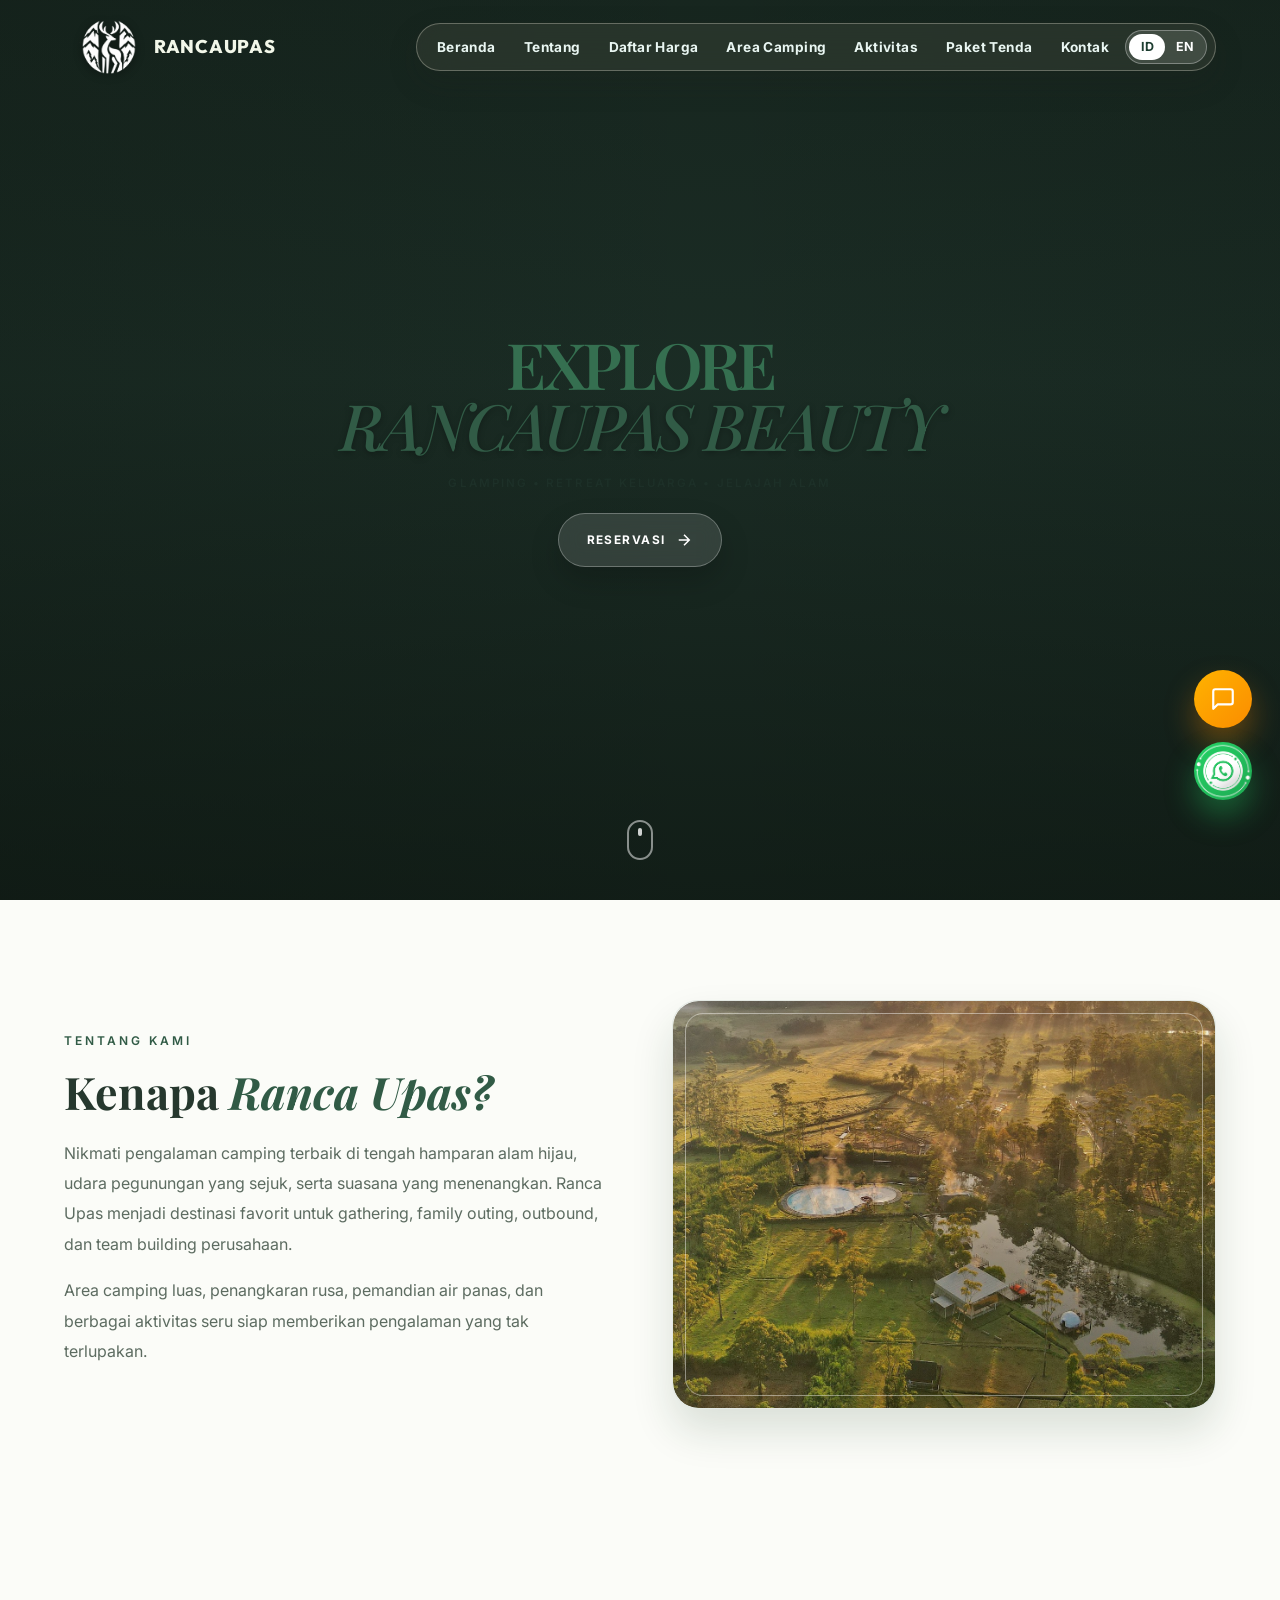
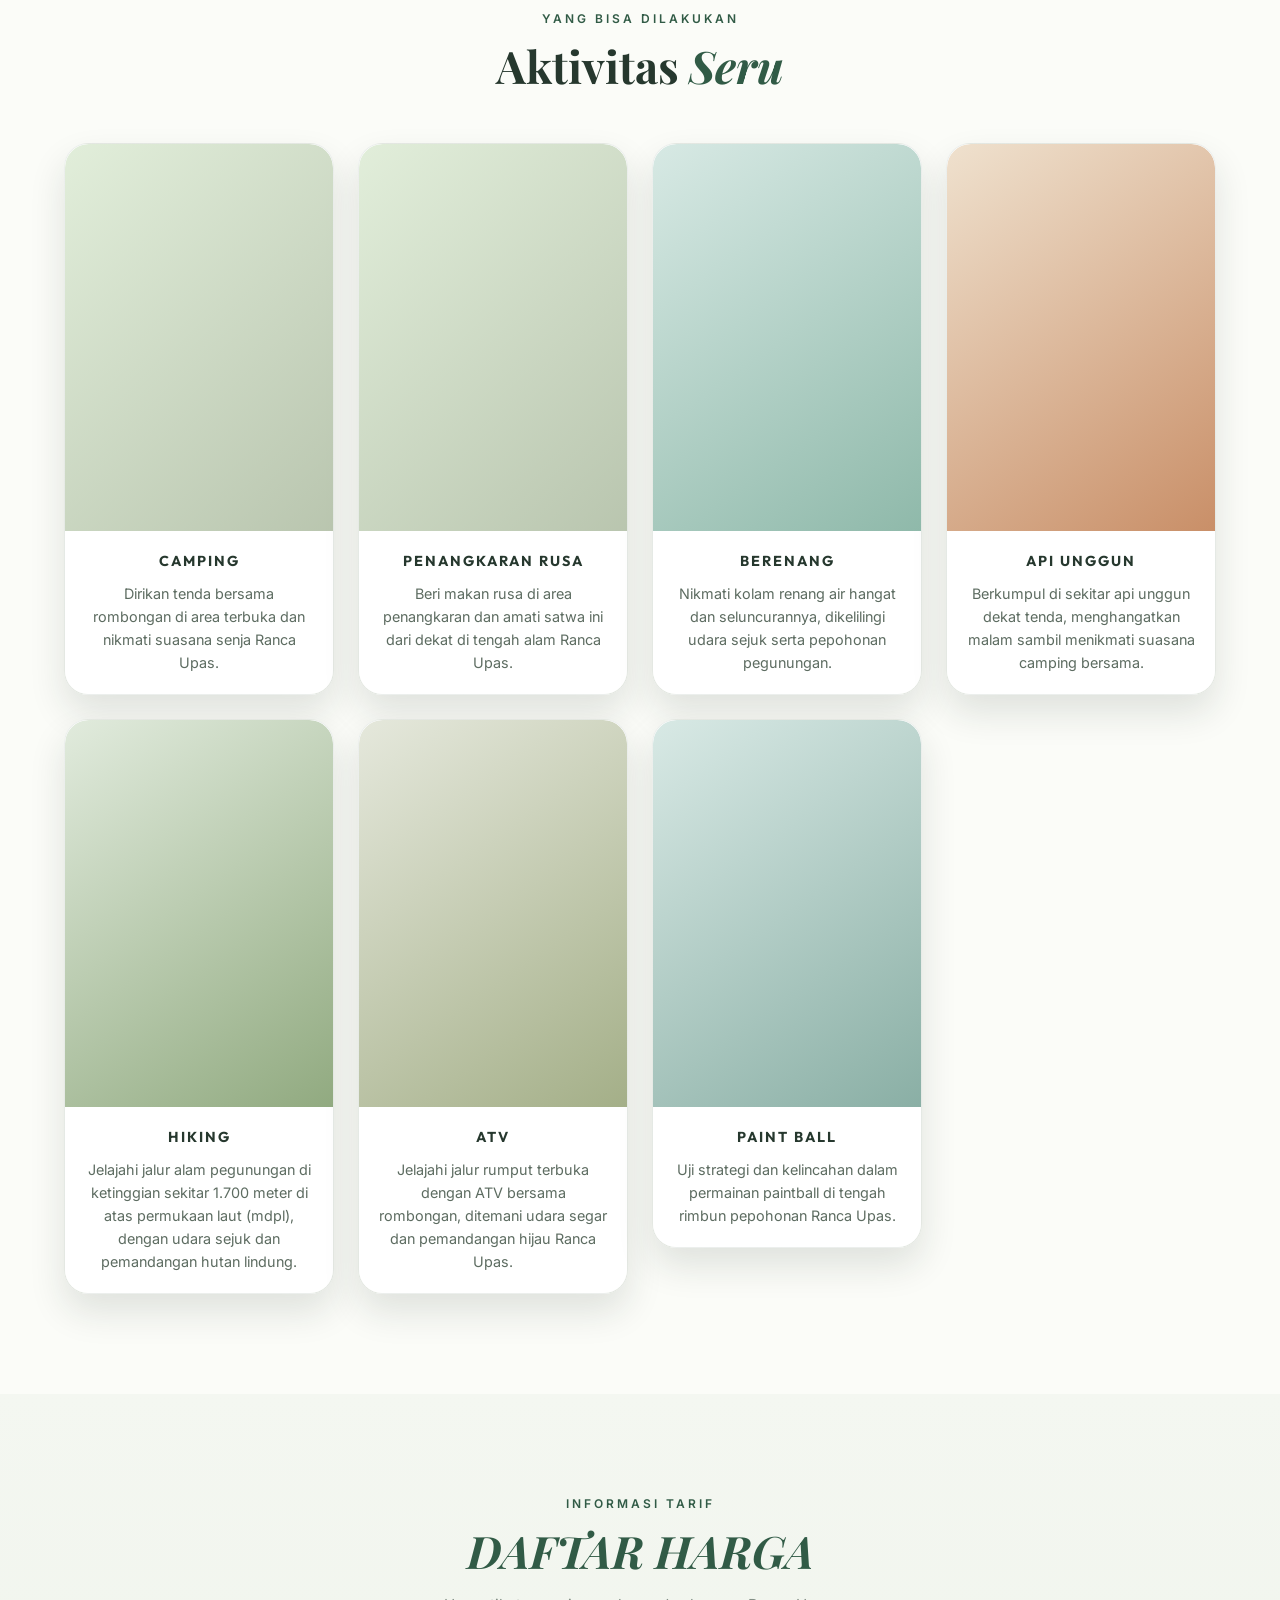
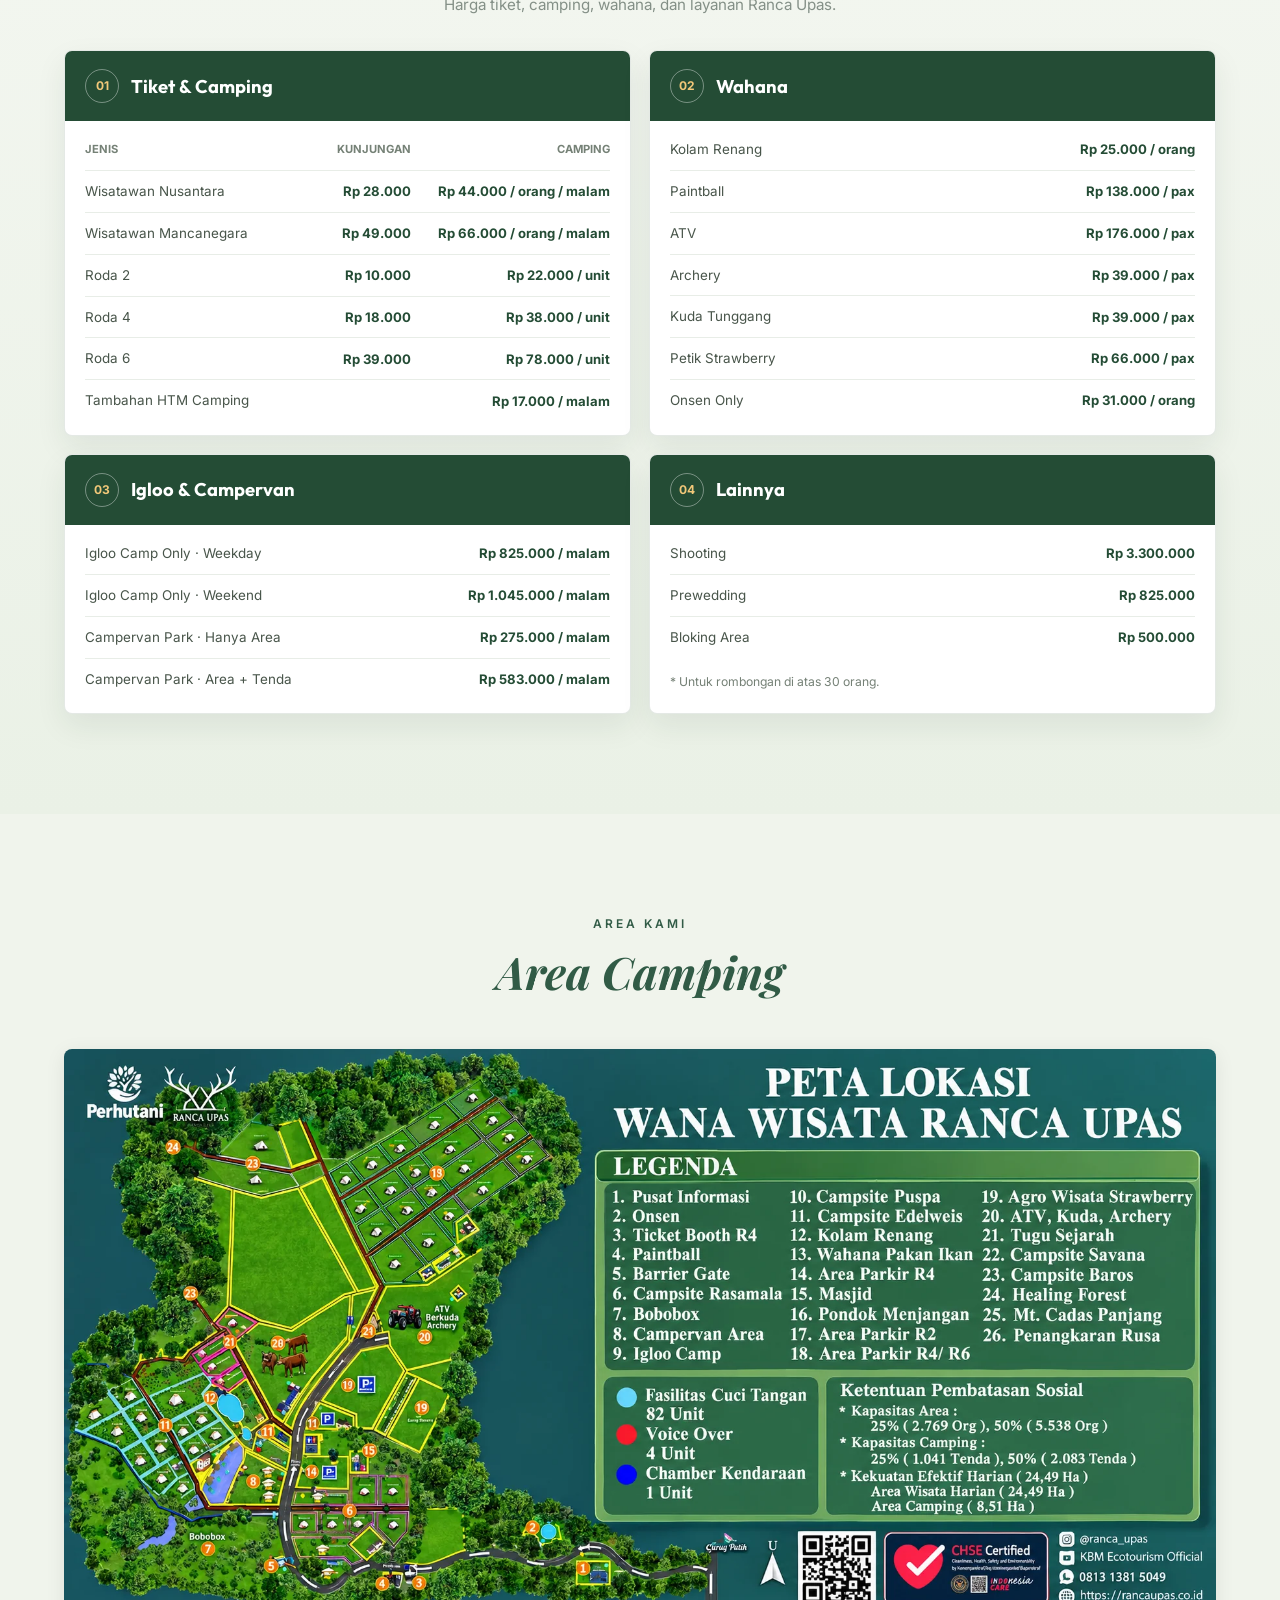
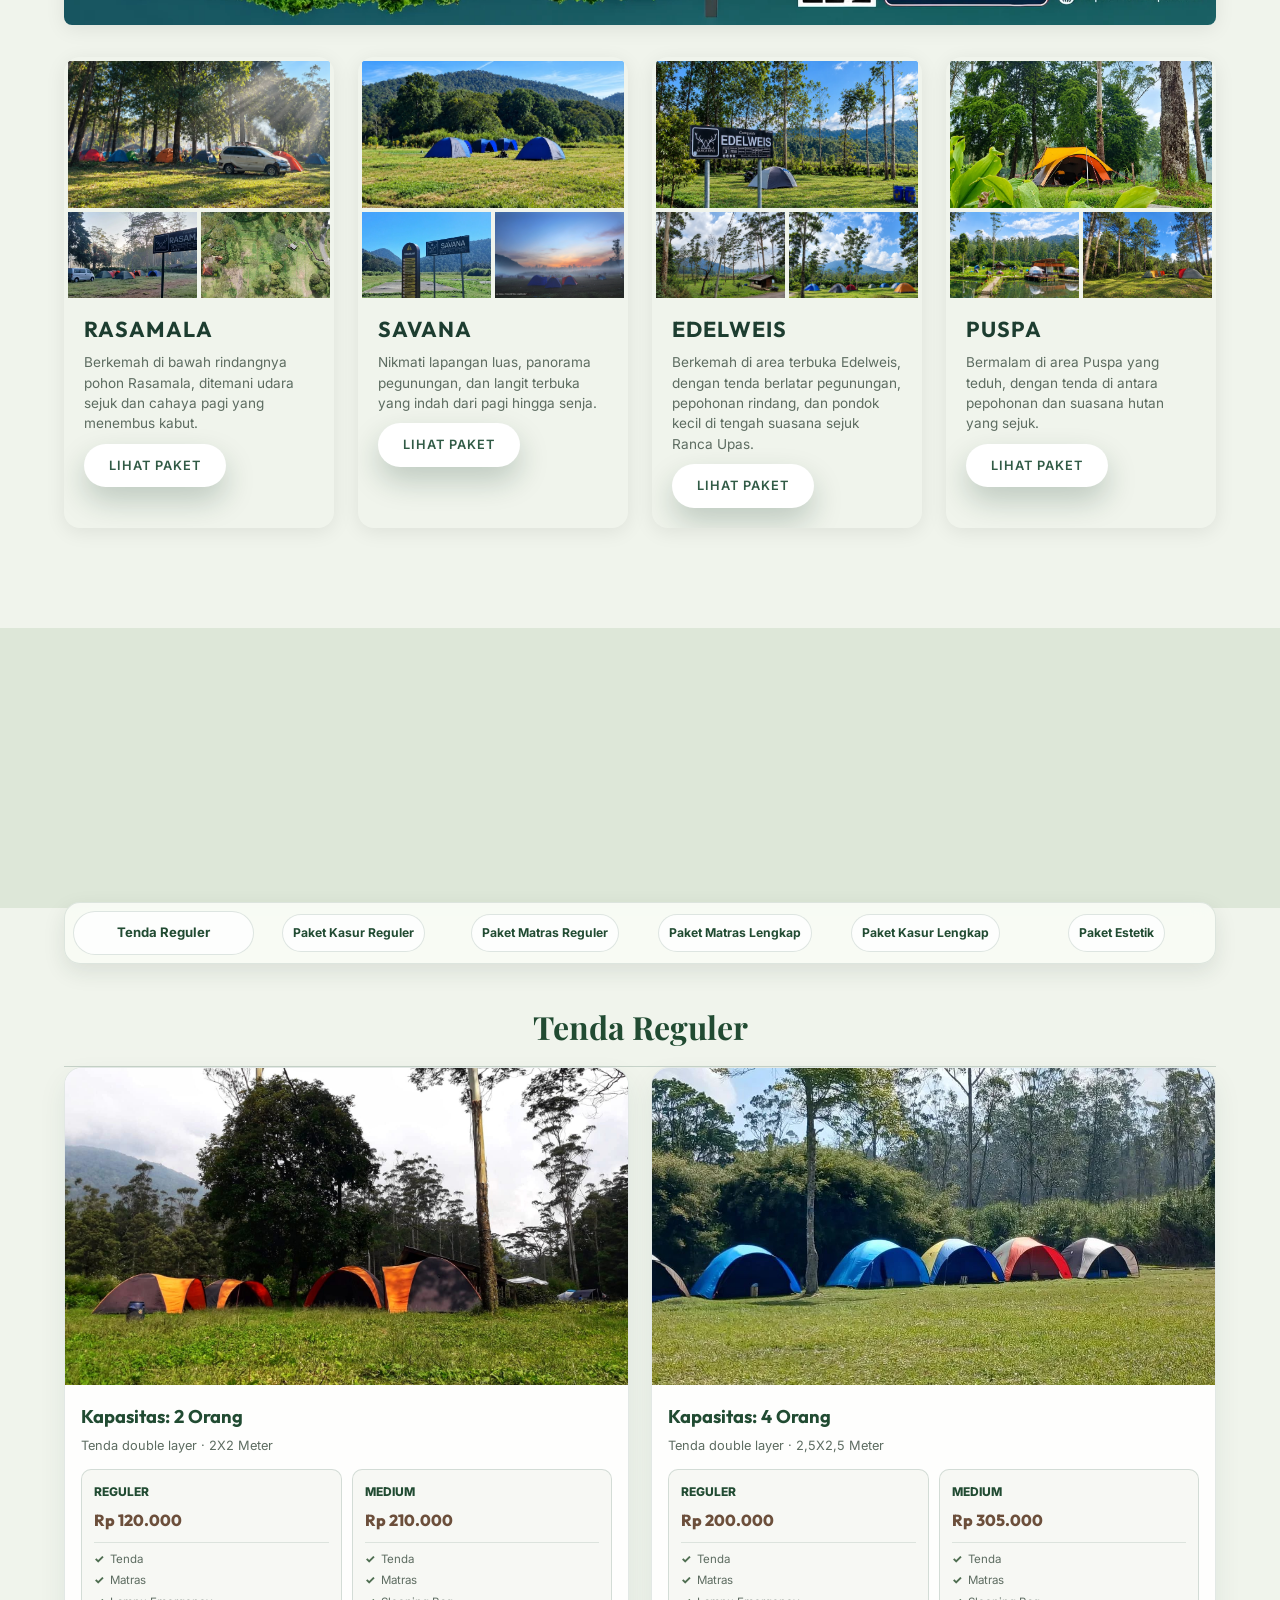
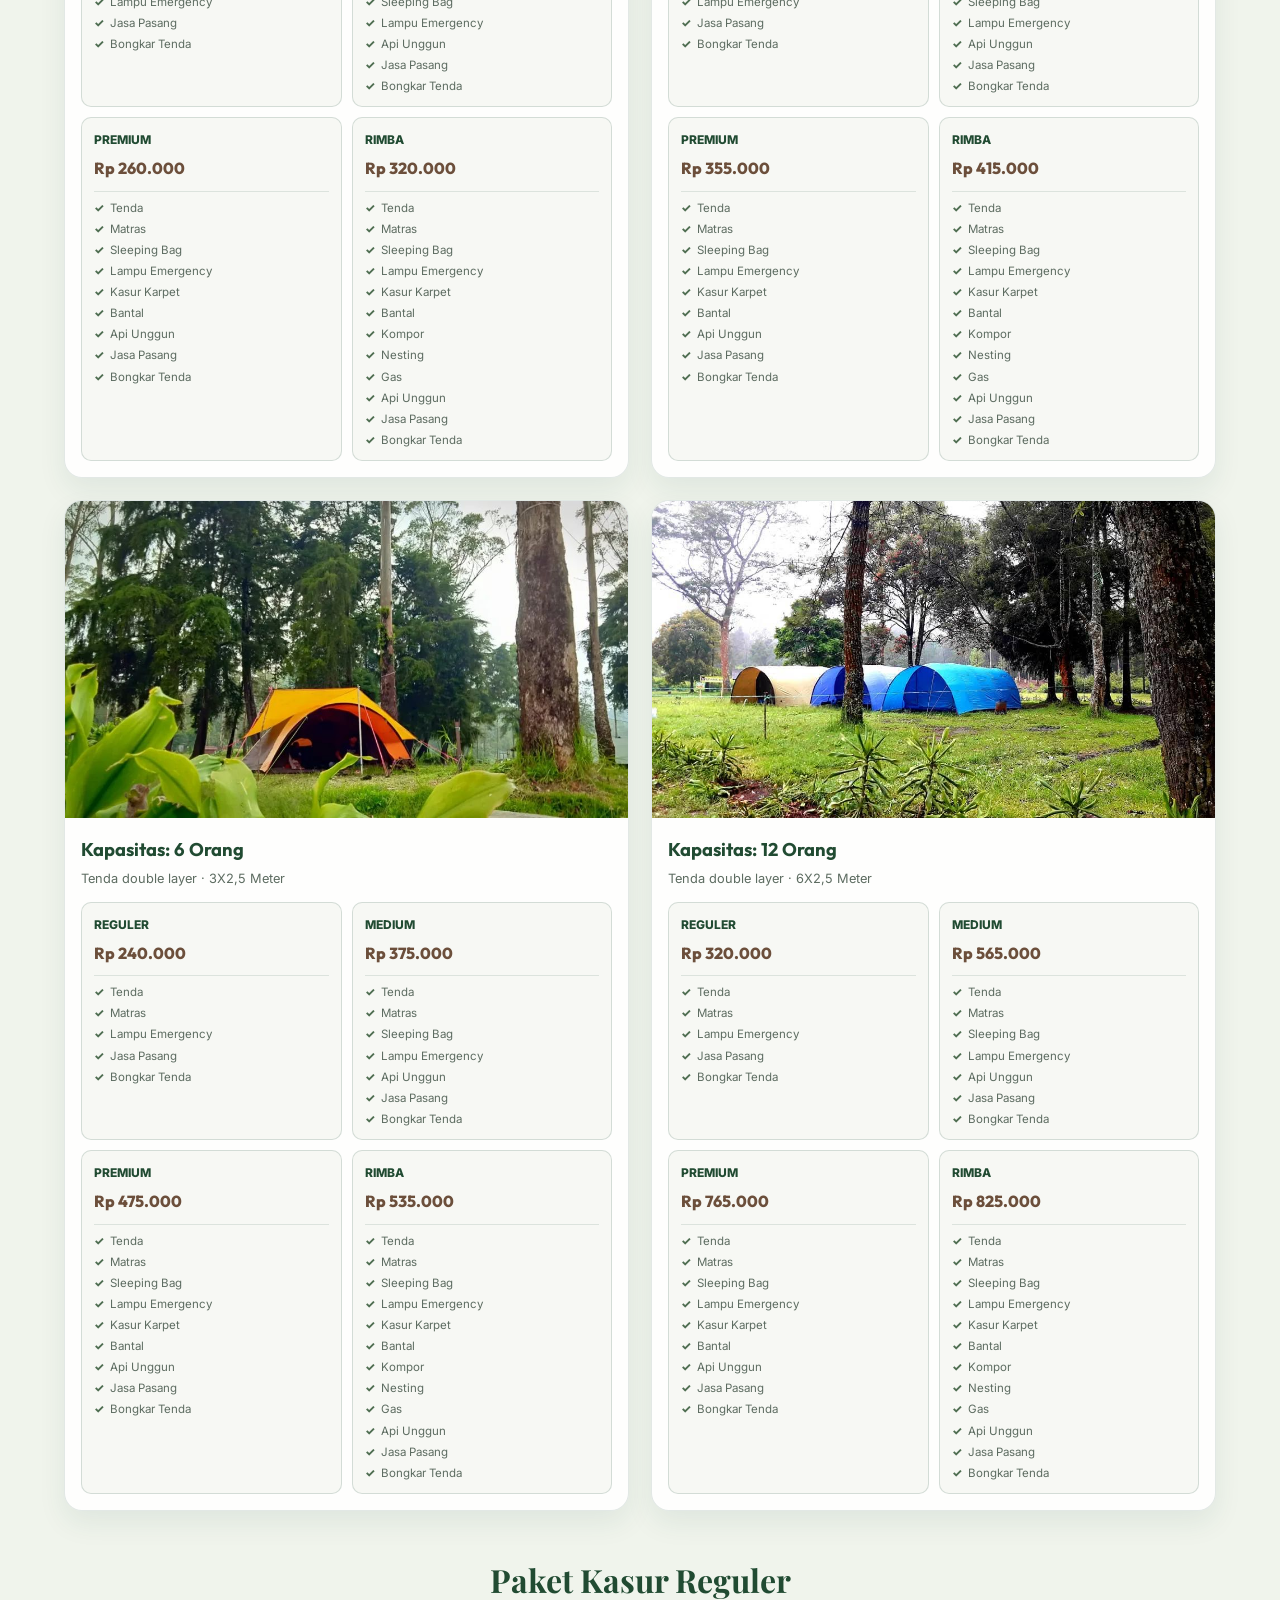
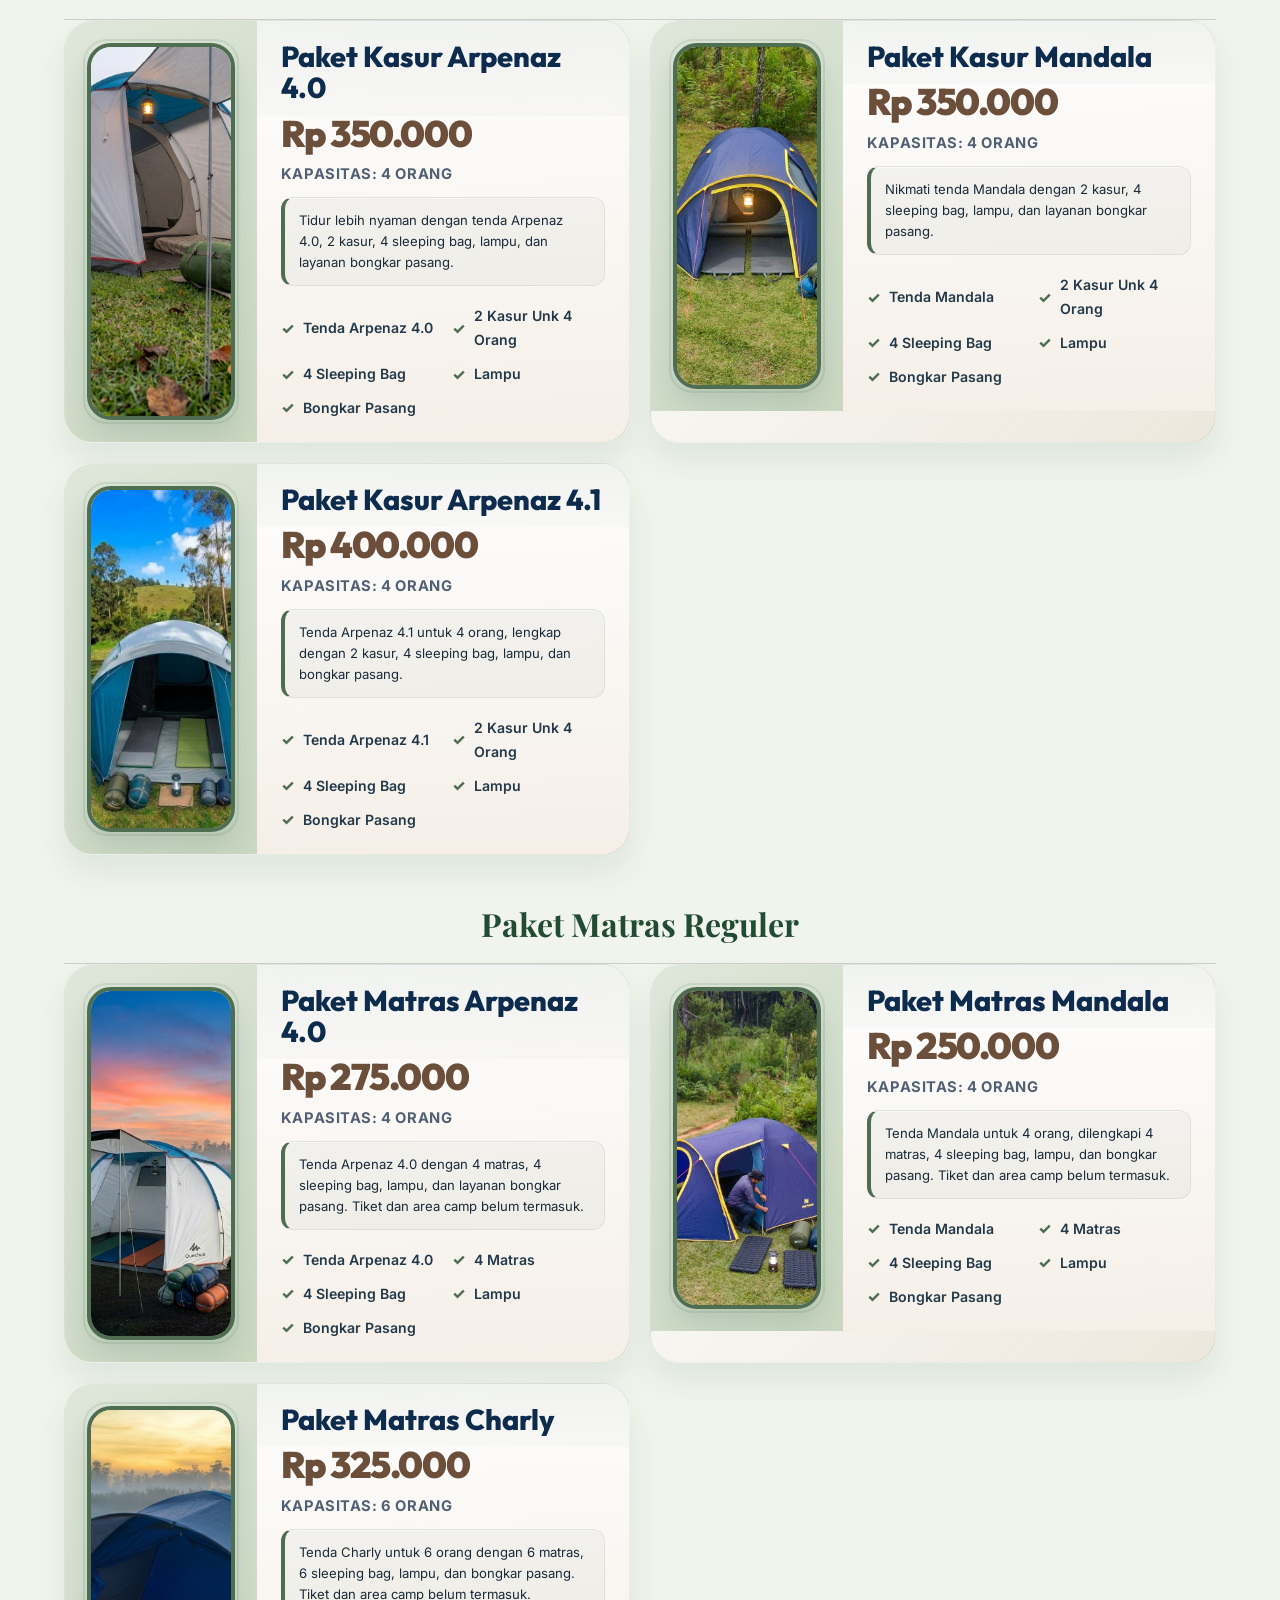
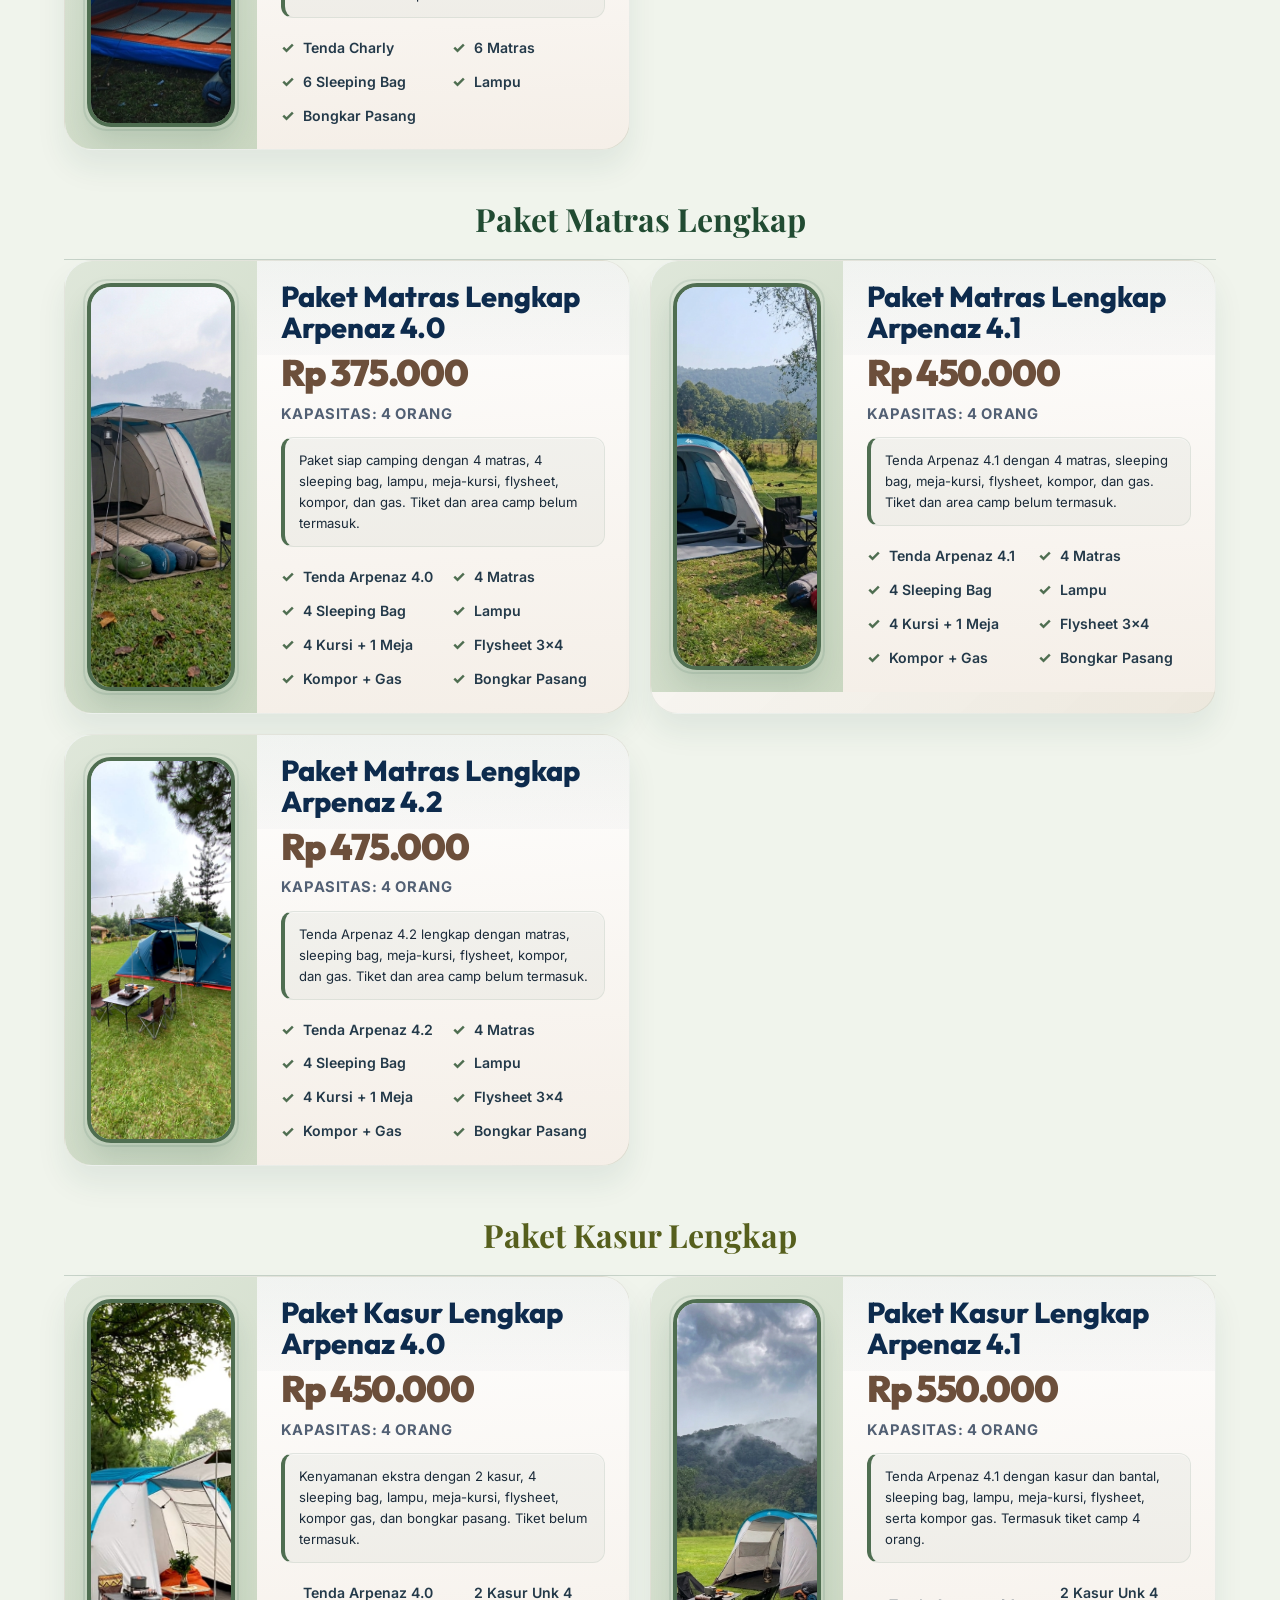
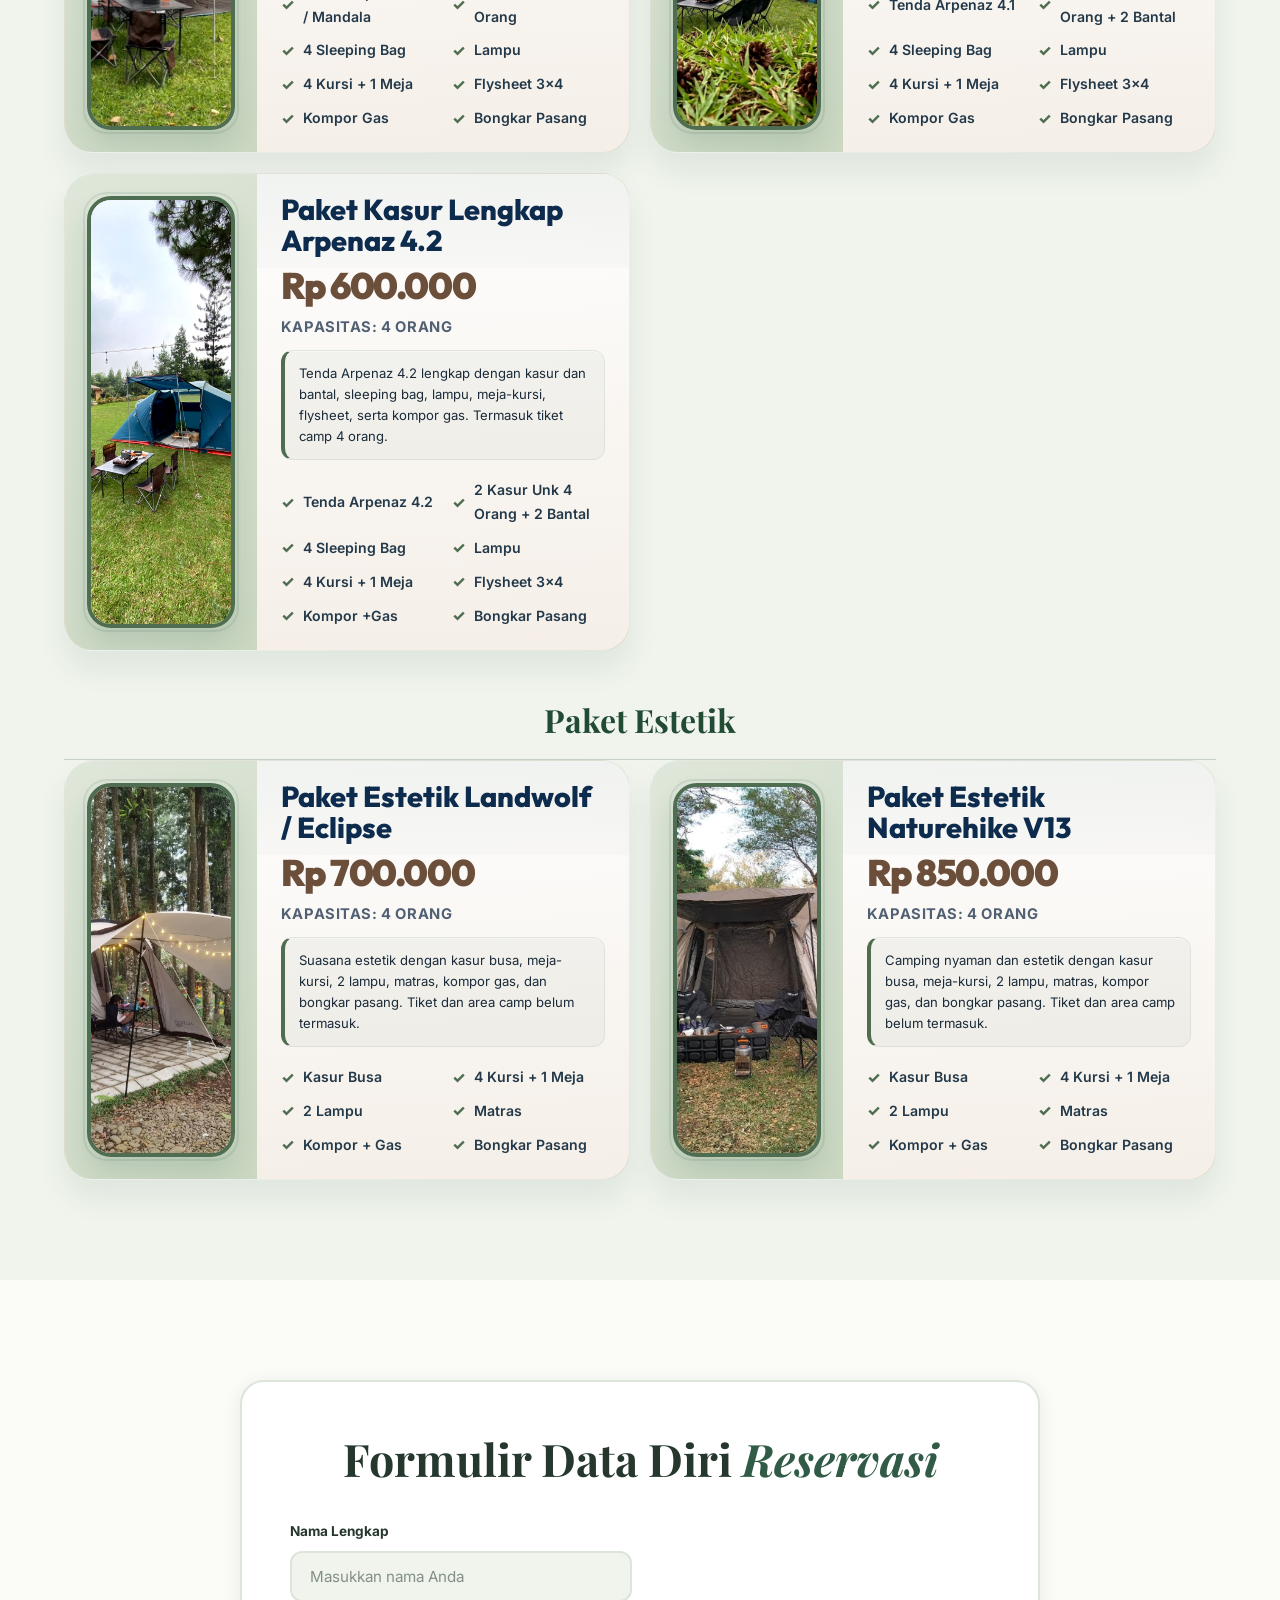
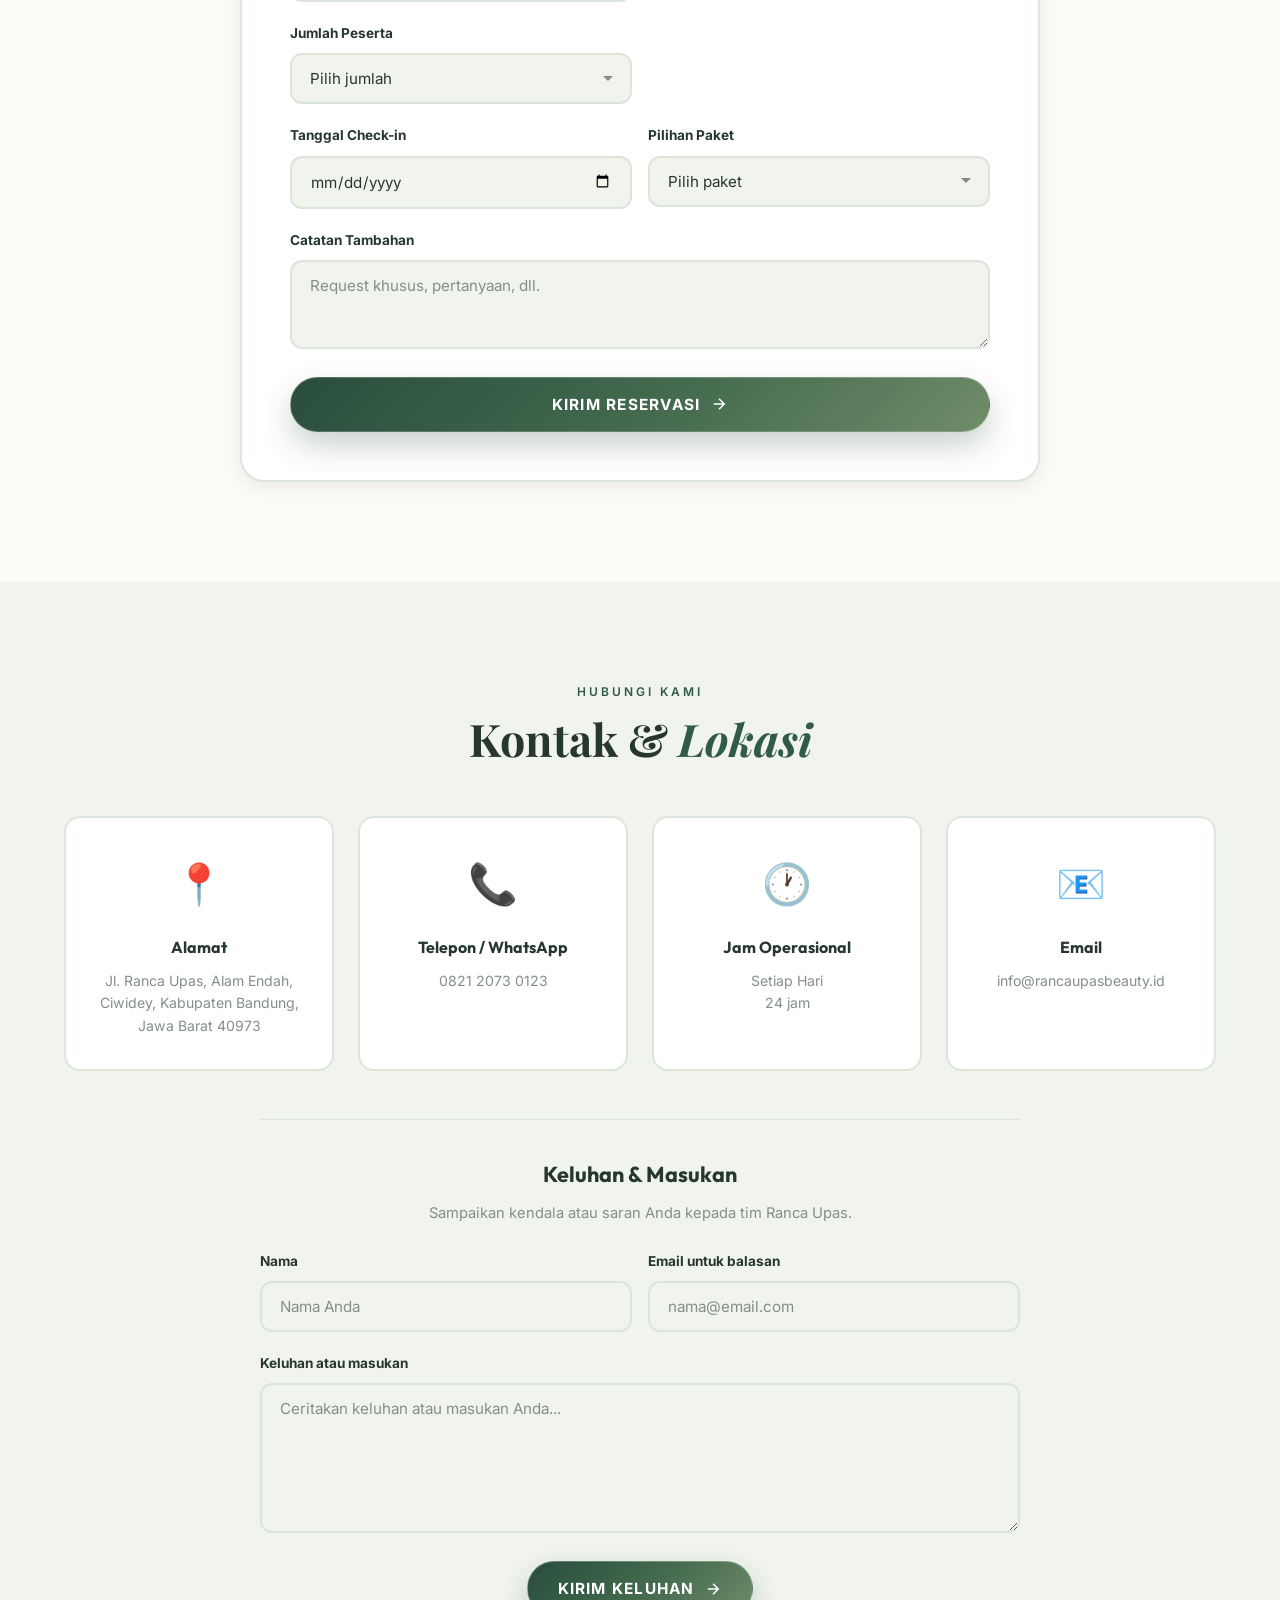
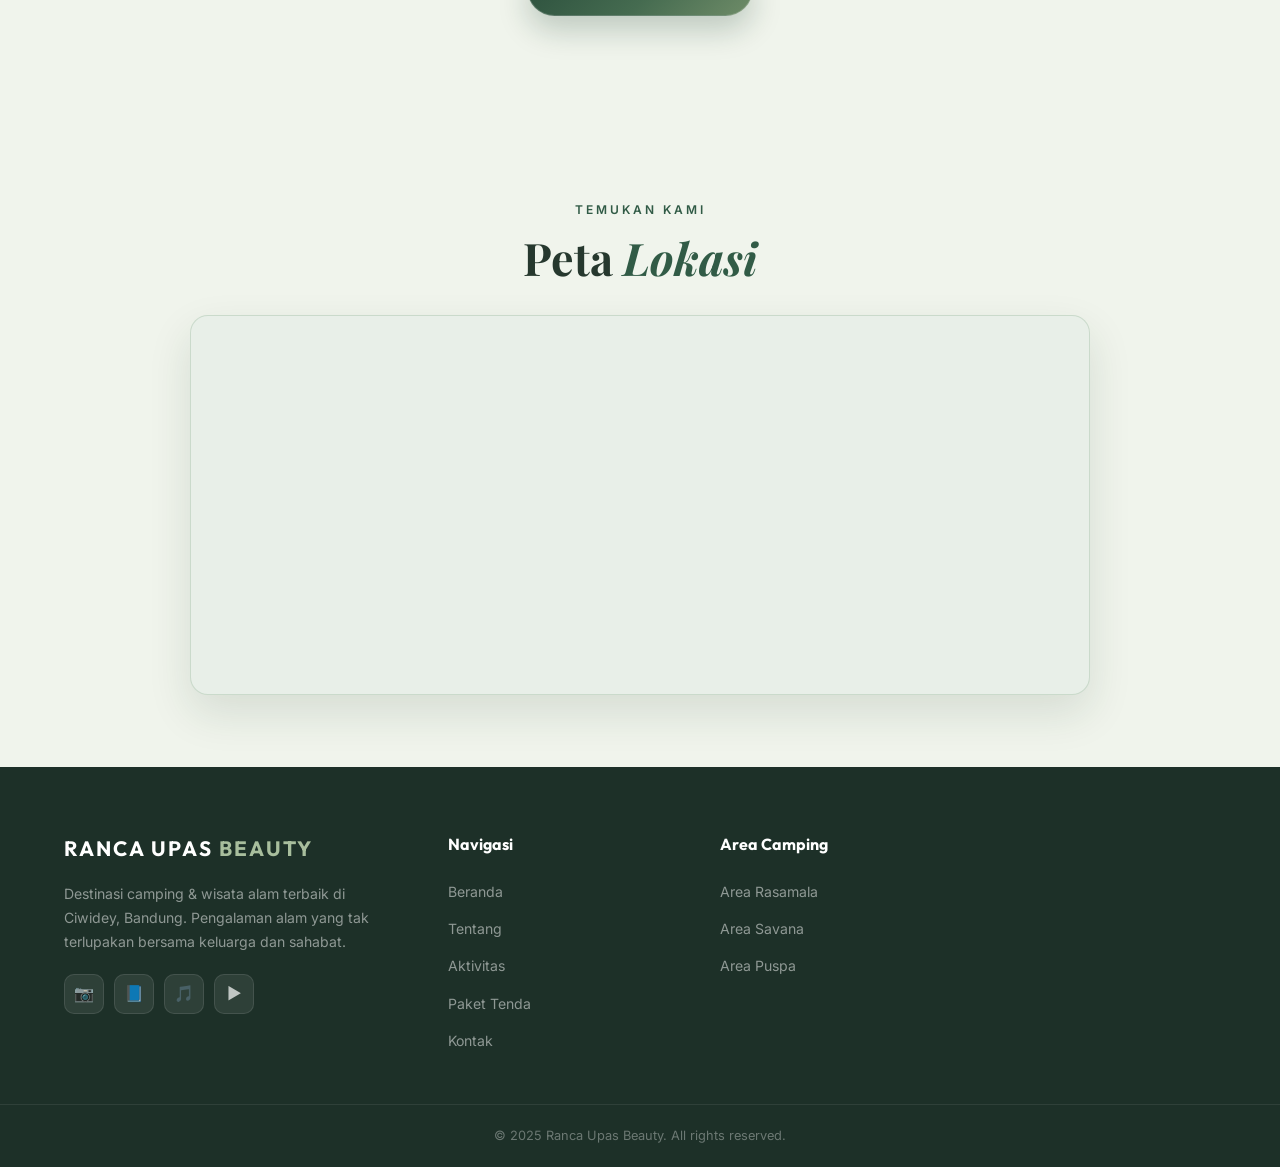
==== index.html @ 61d4d626 "auto: 2026-10-15 11.18.07" ====
<!DOCTYPE html>
<html lang="id">
<head>
    <meta charset="UTF-8">
    <meta name="viewport" content="width=device-width, initial-scale=1.0">
    <meta name="description" content="Ranca Upas Beauty - Destinasi camping terbaik di Ciwidey, Bandung. Nikmati pengalaman 2 Hari 1 Malam di alam terbuka dengan penangkaran rusa, pemandian air panas, dan berbagai aktivitas outdoor.">
    <meta name="keywords" content="ranca upas, camping, ciwidey, bandung, glamping, tenda, outdoor, penangkaran rusa, wisata alam">
    <title>Ranca Upas Beauty — Pengalaman Camping & Wisata Alam</title>
    <link rel="preconnect" href="https://fonts.googleapis.com">
    <link rel="preconnect" href="https://fonts.gstatic.com" crossorigin>
    <link href="https://fonts.googleapis.com/css2?family=Playfair+Display:ital,wght@0,400;0,500;0,600;0,700;1,400;1,500&family=Inter:wght@300;400;500;600;700&family=Outfit:wght@300;400;500;600;700&display=swap" rel="stylesheet">
    <link rel="stylesheet" href="style.css?v=e81f07f7608f">
</head>
<body>
    <!-- Navigation -->
    <nav id="main-nav" class="navbar">
        <div class="nav-container">
            <a href="index.html" class="nav-logo" id="nav-logo" aria-label="Ranca Upas, kembali ke beranda">
                <img class="nav-logo-image" src="images/logo/Stylized%20Deer%20Mountain%20Emblem.png?v=20261015" alt="">
                <span class="nav-logo-text">RANCAUPAS</span>
            </a>
            <ul class="nav-links" id="nav-links">
                <li><a href="#hero" class="nav-link active" data-section="hero">Home</a></li>
                <li><a href="#tentang" class="nav-link" data-section="tentang">Tentang</a></li>
                <li><a href="#daftar-harga" class="nav-link" data-section="daftar-harga">Daftar Harga</a></li>
                <li><a href="#area-camping" class="nav-link" data-section="area-camping">Area Camping</a></li>
                <li><a href="#aktivitas" class="nav-link" data-section="aktivitas">Aktivitas</a></li>
                <li><a href="#paket" class="nav-link" data-section="paket">Paket Tenda</a></li>
                <li><a href="#kontak" class="nav-link" data-section="kontak">Kontak</a></li>
                <li class="language-switch-item">
                    <div class="language-switch" role="group" aria-label="Pilih bahasa">
                        <button type="button" class="language-option" data-language="id" aria-pressed="true">ID</button>
                        <button type="button" class="language-option" data-language="en" aria-pressed="false">EN</button>
                    </div>
                </li>
            </ul>
            <button id="nav-toggle" class="nav-toggle" aria-label="Toggle navigation">
                <span class="hamburger-line"></span>
                <span class="hamburger-line"></span>
                <span class="hamburger-line"></span>
            </button>
        </div>
    </nav>

    <!-- Hero Section -->
    <section id="hero" class="hero-section">
        <div class="hero-video-stage" aria-hidden="true">
            <video class="hero-video-layer is-active" muted playsinline loop preload="metadata">
                <source src="images/hero/cinematik.mp4" type="video/mp4">
            </video>
            <video class="hero-video-layer" muted playsinline loop preload="none">
                <source src="images/hero/cinematik.mp4" type="video/mp4">
            </video>
        </div>
        <div class="hero-bg-overlay"></div>
        <div class="hero-content">
            <h1 class="hero-title" data-animate="fade-up" data-delay="100">
                <span class="hero-title-lead">EXPLORE</span>
                <span class="hero-title-brand">RANCAUPAS BEAUTY</span>
            </h1>
            <p class="hero-kicker" data-animate="fade-up">Glamping • Retreat Keluarga • Jelajah Alam</p>
            <div class="hero-cta" data-animate="fade-up" data-delay="400">
                <a href="#paket" class="btn btn-primary" id="hero-reserve-btn">
                    <span>Reservasi</span>
                    <svg class="btn-arrow" viewBox="0 0 24 24" fill="none" stroke="currentColor" stroke-width="2"><path d="M5 12h14M12 5l7 7-7 7"/></svg>
                </a>
            </div>
        </div>
        <div class="hero-scroll-indicator" id="scroll-indicator">
            <div class="scroll-mouse">
                <div class="scroll-wheel"></div>
            </div>
        </div>
    </section>

    <!-- Tentang Section -->
    <section id="tentang" class="tentang-section">
        <div class="container">
            <div class="tentang-grid">
                <div class="tentang-content" data-animate="fade-right">
                    <span class="section-tag">Tentang Kami</span>
                    <h2 class="section-title">Kenapa <span class="text-accent">Ranca Upas?</span></h2>
                    <p class="tentang-text">
                        Nikmati pengalaman camping terbaik di tengah hamparan alam hijau, udara pegunungan yang sejuk, serta suasana yang menenangkan. Ranca Upas menjadi destinasi favorit untuk gathering, family outing, outbound, dan team building perusahaan.
                    </p>
                    <p class="tentang-text">
                        Area camping luas, penangkaran rusa, pemandian air panas, dan berbagai aktivitas seru siap memberikan pengalaman yang tak terlupakan.
                    </p>
                </div>
                <div class="tentang-image" data-animate="fade-left">
                    <div class="tentang-img-wrapper">
                        <div class="img-placeholder nature-placeholder">
    <img src="images/rancaupas.jpg" alt="Pemandangan Ranca Upas dari atas saat matahari terbit" class="placeholder-photo" loading="lazy">
</div>
                    </div>
                </div>
            </div>
        </div>
    </section>

    <!-- Aktivitas Section -->
    <section id="aktivitas" class="aktivitas-section">
        <div class="container">
            <div class="section-header" data-animate="fade-up">
                <span class="section-tag-center">Yang Bisa Dilakukan</span>
                <h2 class="section-title-center" data-language-id="Aktivitas <span class=&quot;text-accent&quot;>Seru</span>" data-language-en="Fun <span class=&quot;text-accent&quot;>Activities</span>">Aktivitas <span class="text-accent">Seru</span></h2>
            </div>
            <div class="aktivitas-grid" data-animate="fade-up" data-delay="200">
                <div class="aktivitas-card">
                    <div class="aktivitas-image">
                        <video muted playsinline loop preload="none" aria-label="Video suasana camping di Ranca Upas" style="width:100%;height:100%;object-fit:cover;object-position:center;background:transparent;">
                            <source data-src="images/aktivitas/camping%20rancaupas.mp4" type="video/mp4">
                        </video>
                    </div>
                    <div class="aktivitas-copy">
                        <div class="aktivitas-label">CAMPING</div>
                        <p class="aktivitas-description">Dirikan tenda bersama rombongan di area terbuka dan nikmati suasana senja Ranca Upas.</p>
                    </div>
                </div>
                <div class="aktivitas-card">
                    <div class="aktivitas-image">
                        <video muted playsinline loop preload="none" aria-label="Video penangkaran rusa" style="width:100%;height:100%;object-fit:cover;object-position:center;background:transparent;">
                            <source data-src="images/aktivitas/makan%20rusa.mp4" type="video/mp4">
                        </video>
                    </div>
                    <div class="aktivitas-copy">
                        <div class="aktivitas-label">PENANGKARAN RUSA</div>
                        <p class="aktivitas-description">Beri makan rusa di area penangkaran dan amati satwa ini dari dekat di tengah alam Ranca Upas.</p>
                    </div>
                </div>
                <div class="aktivitas-card">
                    <div class="aktivitas-image">
                        <video muted playsinline loop preload="none" aria-label="Video kolam renang air hangat" style="width:100%;height:100%;object-fit:cover;object-position:center;background:transparent;">
                            <source data-src="images/aktivitas/Kolam%20renang%20air%20hangat%20rancaupas.mp4" type="video/mp4">
                        </video>
                    </div>
                    <div class="aktivitas-copy">
                        <div class="aktivitas-label">BERENANG</div>
                        <p class="aktivitas-description">Nikmati kolam renang air hangat dan seluncurannya, dikelilingi udara sejuk serta pepohonan pegunungan.</p>
                    </div>
                </div>
                <div class="aktivitas-card">
                    <div class="aktivitas-image">
                        <video muted playsinline loop preload="none" aria-label="Video api unggun" style="width:100%;height:100%;object-fit:cover;object-position:center;background:transparent;">
                            <source data-src="images/aktivitas/api%20ungun.mp4" type="video/mp4">
                        </video>
                    </div>
                    <div class="aktivitas-copy">
                        <div class="aktivitas-label">API UNGGUN</div>
                        <p class="aktivitas-description">Berkumpul di sekitar api unggun dekat tenda, menghangatkan malam sambil menikmati suasana camping bersama.</p>
                    </div>
                </div>
                <div class="aktivitas-card">
                    <div class="aktivitas-image">
                        <video muted playsinline loop preload="none" aria-label="Video hiking di Ranca Upas" style="width:100%;height:100%;object-fit:cover;object-position:center;background:transparent;">
                            <source data-src="images/aktivitas/hiking.mp4" type="video/mp4">
                        </video>
                    </div>
                    <div class="aktivitas-copy">
                        <div class="aktivitas-label">HIKING</div>
                        <p class="aktivitas-description">Jelajahi jalur alam pegunungan di ketinggian sekitar 1.700 meter di atas permukaan laut (mdpl), dengan udara sejuk dan pemandangan hutan lindung.</p>
                    </div>
                </div>
                <div class="aktivitas-card">
                    <div class="aktivitas-image">
                        <video muted playsinline loop preload="none" aria-label="Video aktivitas ATV di Ranca Upas" style="width:100%;height:100%;object-fit:cover;object-position:center;background:transparent;">
                            <source data-src="images/aktivitas/atv%20rancaupas.mp4" type="video/mp4">
                        </video>
                    </div>
                    <div class="aktivitas-copy">
                        <div class="aktivitas-label">ATV</div>
                        <p class="aktivitas-description">Jelajahi jalur rumput terbuka dengan ATV bersama rombongan, ditemani udara segar dan pemandangan hijau Ranca Upas.</p>
                    </div>
                </div>
                <div class="aktivitas-card">
                    <div class="aktivitas-image">
                        <video muted playsinline loop preload="none" aria-label="Video aktivitas paintball di Ranca Upas" style="width:100%;height:100%;object-fit:cover;object-position:center;background:transparent;">
                            <source data-src="images/aktivitas/paint%20ball.mp4" type="video/mp4">
                        </video>
                    </div>
                    <div class="aktivitas-copy">
                        <div class="aktivitas-label">PAINT BALL</div>
                        <p class="aktivitas-description">Uji strategi dan kelincahan dalam permainan paintball di tengah rimbun pepohonan Ranca Upas.</p>
                    </div>
                </div>
            </div>
        </div>
    </section>

    <!-- Daftar Harga Section -->
    <section id="daftar-harga" class="price-guide-section">
        <div class="container">
            <div class="section-header" data-animate="fade-up">
                <span class="section-tag-center">Informasi Tarif</span>
                <h2 class="section-title-center"><span class="text-accent">DAFTAR HARGA</span></h2>
                <p class="section-desc">Harga tiket, camping, wahana, dan layanan Ranca Upas.</p>
            </div>
            <div class="price-guide-grid" data-animate="fade-up" data-delay="150">
                <article class="price-guide-card">
                    <header class="price-guide-card-header">
                        <span class="price-guide-number">01</span>
                        <h3>Tiket & Camping</h3>
                    </header>
                    <div class="price-guide-card-body">
                        <div class="price-guide-table-head"><span>Jenis</span><span>Kunjungan</span><span>Camping</span></div>
                        <div class="price-guide-row"><span>Wisatawan Nusantara</span><strong>Rp 28.000</strong><strong>Rp 44.000 / orang / malam</strong></div>
                        <div class="price-guide-row"><span>Wisatawan Mancanegara</span><strong>Rp 49.000</strong><strong>Rp 66.000 / orang / malam</strong></div>
                        <div class="price-guide-row"><span>Roda 2</span><strong>Rp 10.000</strong><strong>Rp 22.000 / unit</strong></div>
                        <div class="price-guide-row"><span>Roda 4</span><strong>Rp 18.000</strong><strong>Rp 38.000 / unit</strong></div>
                        <div class="price-guide-row"><span>Roda 6</span><strong>Rp 39.000</strong><strong>Rp 78.000 / unit</strong></div>
                        <div class="price-guide-row"><span>Tambahan HTM Camping</span><strong class="price-guide-span">Rp 17.000 / malam</strong></div>
                    </div>
                </article>
                <article class="price-guide-card">
                    <header class="price-guide-card-header">
                        <span class="price-guide-number">02</span>
                        <h3>Wahana</h3>
                    </header>
                    <div class="price-guide-card-body price-guide-list">
                        <div class="price-guide-row"><span>Kolam Renang</span><strong>Rp 25.000 / orang</strong></div>
                        <div class="price-guide-row"><span>Paintball</span><strong>Rp 138.000 / pax</strong></div>
                        <div class="price-guide-row"><span>ATV</span><strong>Rp 176.000 / pax</strong></div>
                        <div class="price-guide-row"><span>Archery</span><strong>Rp 39.000 / pax</strong></div>
                        <div class="price-guide-row"><span>Kuda Tunggang</span><strong>Rp 39.000 / pax</strong></div>
                        <div class="price-guide-row"><span>Petik Strawberry</span><strong>Rp 66.000 / pax</strong></div>
                        <div class="price-guide-row"><span>Onsen Only</span><strong>Rp 31.000 / orang</strong></div>
                    </div>
                </article>
                <article class="price-guide-card">
                    <header class="price-guide-card-header">
                        <span class="price-guide-number">03</span>
                        <h3>Igloo & Campervan</h3>
                    </header>
                    <div class="price-guide-card-body price-guide-list">
                        <div class="price-guide-row"><span>Igloo Camp Only · Weekday</span><strong>Rp 825.000 / malam</strong></div>
                        <div class="price-guide-row"><span>Igloo Camp Only · Weekend</span><strong>Rp 1.045.000 / malam</strong></div>
                        <div class="price-guide-row"><span>Campervan Park · Hanya Area</span><strong>Rp 275.000 / malam</strong></div>
                        <div class="price-guide-row"><span>Campervan Park · Area + Tenda</span><strong>Rp 583.000 / malam</strong></div>
                    </div>
                </article>
                <article class="price-guide-card">
                    <header class="price-guide-card-header">
                        <span class="price-guide-number">04</span>
                        <h3>Lainnya</h3>
                    </header>
                    <div class="price-guide-card-body price-guide-list">
                        <div class="price-guide-row"><span>Shooting</span><strong>Rp 3.300.000</strong></div>
                        <div class="price-guide-row"><span>Prewedding</span><strong>Rp 825.000</strong></div>
                        <div class="price-guide-row"><span>Bloking Area</span><strong>Rp 500.000</strong></div>
                    </div>
                    <p class="price-guide-note">* Untuk rombongan di atas 30 orang.</p>
                </article>
            </div>
        </div>
    </section>

    <!-- Area Camping Section -->
    <section id="area-camping" class="area-section">
        <div class="container">
            <div class="section-header" data-animate="fade-up">
                <span class="section-tag-center">Area Kami</span>
                <h2 class="section-title-center"><span class="text-accent">Area Camping</span></h2>
            </div>
            <figure class="area-map">
                <img src="images/area-camping/denah.webp" alt="Denah lokasi wisata dan area camping Ranca Upas" loading="lazy">
            </figure>
            <div class="area-grid" data-animate="fade-up" data-delay="200">
                <div class="area-card">
                    <div class="area-photo-grid">
                        <img class="area-photo-tents" src="images/area-camping/rasmala%20a1.webp" alt="Tenda-tenda di bawah pepohonan Rasamala dengan cahaya pagi menembus kabut" loading="lazy">
                        <img src="images/area-camping/rasmala%20a2.webp" alt="Papan Campsite Rasamala di antara tenda saat pagi berkabut" loading="lazy">
                        <img src="images/area-camping/rasmala%20a3.webp" alt="Pemandangan udara area perkemahan Rasamala yang dikelilingi pepohonan" loading="lazy">
                    </div>
                    <div class="area-card-content">
                        <h3>RASAMALA</h3>
                        <p>Berkemah di bawah rindangnya pohon Rasamala, ditemani udara sejuk dan cahaya pagi yang menembus kabut.</p>
                        <a href="#paket" class="btn btn-small">Lihat Paket</a>
                    </div>
                </div>
                <div class="area-card">
                    <div class="area-photo-grid">
                        <img class="area-photo-tents" src="images/area-camping/savana%20a1.webp" alt="Deretan tenda di lapangan Savana dengan latar pegunungan dan langit cerah" loading="lazy">
                        <img src="images/area-camping/savana%20a2.webp" alt="Papan Campsite Savana di lapangan terbuka berlatar perbukitan" loading="lazy">
                        <img src="images/area-camping/savana%20a3.webp" alt="Langit senja di atas hamparan Savana dan pepohonan perbukitan" loading="lazy">
                    </div>
                    <div class="area-card-content">
                        <h3>SAVANA</h3>
                        <p>Nikmati lapangan luas, panorama pegunungan, dan langit terbuka yang indah dari pagi hingga senja.</p>
                        <a href="#paket" class="btn btn-small">Lihat Paket</a>
                    </div>
                </div>
                <div class="area-card">
                    <div class="area-photo-grid">
                        <img src="images/area-camping/edelweis%20a1.webp" alt="Papan Campsite Edelweis dengan tenda di area berumput" loading="lazy">
                        <img src="images/area-camping/edelweis%20a2.webp" alt="Pondok kecil di area camping Edelweis yang dikelilingi pepohonan" loading="lazy">
                        <img src="images/area-camping/edelwis%20a3.webp" alt="Deretan tenda di lapangan camping Edelweis berlatar pegunungan" loading="lazy">
                    </div>
                    <div class="area-card-content">
                        <h3>EDELWEIS</h3>
                        <p>Berkemah di area terbuka Edelweis, dengan tenda berlatar pegunungan, pepohonan rindang, dan pondok kecil di tengah suasana sejuk Ranca Upas.</p>
                        <a href="#paket" class="btn btn-small">Lihat Paket</a>
                    </div>
                </div>
                <div class="area-card">
                    <div class="area-photo-grid">
                        <img src="images/area-camping/pinus%20a1.webp" alt="Tenda oranye di antara pepohonan rindang di area Puspa" loading="lazy">
                        <img src="images/area-camping/pinus%20a2.webp" alt="Tenda dome dan pondok di tepi danau dengan pantulan perbukitan" loading="lazy">
                        <img src="images/area-camping/pinus%20a3.webp" alt="Deretan tenda di antara pepohonan Puspa saat suasana senja" loading="lazy">
                    </div>
                    <div class="area-card-content">
                        <h3>PUSPA</h3>
                        <p>Bermalam di area Puspa yang teduh, dengan tenda di antara pepohonan dan suasana hutan yang sejuk.</p>
                        <a href="#paket" class="btn btn-small">Lihat Paket</a>
                    </div>
                </div>
            </div>
        </div>
    </section>

<!-- Paket Tenda Rancaupas Section -->
    <section id="paket" class="paket-section">
        <div class="container">
            <div class="section-header" data-animate="fade-up">
                <span class="section-tag-center">Pilihan Terbaik</span>
                <h2 class="section-title-center" data-language-id="⛺ <span class=&quot;text-accent&quot;>Paket Tenda Rancaupas</span>" data-language-en="⛺ <span class=&quot;text-accent&quot;>Rancaupas Tent Packages</span>">⛺ <span class="text-accent">Paket Tenda Rancaupas</span></h2>
                <p class="section-desc">* Harga belum termasuk tiket</p>
            </div>

            <nav class="paket-category-nav" aria-label="Kategori paket">
                <a href="#paket-category-tenda-reguler">Tenda Reguler</a>
                <a href="#paket-category-paket-kasur-reguler">Paket Kasur Reguler</a>
                <a href="#paket-category-paket-matras-reguler">Paket Matras Reguler</a>
                <a href="#paket-category-paket-matras-lengkap">Paket Matras Lengkap</a>
                <a href="#paket-category-paket-kasur-lengkap">Paket Kasur Lengkap</a>
                <a href="#paket-category-paket-estetik">Paket Estetik</a>
            </nav>

            <div class="paket-grid" id="paket-grid">
                <!-- All package categories are rendered here by JavaScript. -->
            </div>
        </div>
    </section>

<!-- Price List Section -->
    <!-- Reservasi Section -->
    <section id="reservasi" class="reservasi-section">
        <div class="container">
            <div class="reservasi-card" data-animate="fade-up">
                <section id="selected-package-summary" class="selected-package-summary" aria-live="polite" aria-atomic="true" hidden></section>
                <h2 class="section-title-center" data-language-id="Formulir Data Diri <span class=&quot;text-accent&quot;>Reservasi</span>" data-language-en="<span class=&quot;text-accent&quot;>Camping Booking</span> Form">Formulir Data Diri <span class="text-accent">Reservasi</span></h2>
                <form id="reservation-form" class="reservation-form">
                    <div class="form-row">
                        <div class="form-group">
                            <label for="res-name">Nama Lengkap</label>
                            <input type="text" id="res-name" name="name" placeholder="Masukkan nama Anda" required>
                        </div>
                    </div>
                    <div class="form-row">
                        <div class="form-group">
                            <label for="res-guests">Jumlah Peserta</label>
                            <select id="res-guests" name="guests" required>
                                <option value="">Pilih jumlah</option>
                                <option value="2">2 Orang</option>
                                <option value="4">4 Orang</option>
                                <option value="6">6 Orang</option>
                                <option value="8">8 Orang</option>
                                <option value="10">10 Orang</option>
                                <option value="12">12 Orang</option>
                                <option value="15+">15+ Orang (Group)</option>
                                <option value="rombongan">Rombongan / Event</option>
                            </select>
                        </div>
                    </div>
                    <div class="form-row">
                        <div class="form-group">
                            <label for="res-date">Tanggal Check-in</label>
                            <input type="date" id="res-date" name="date" required>
                        </div>
                        <div class="form-group">
                            <label for="res-paket">Pilihan Paket</label>
                            <select id="res-paket" name="paket" required>
                                <option value="">Pilih paket</option>
                                <!-- Options populated dynamically by JS from paket tenda data -->
                            </select>
                        </div>
                    </div>
                    <div class="form-group">
                        <label for="res-notes">Catatan Tambahan</label>
                        <textarea id="res-notes" name="notes" placeholder="Request khusus, pertanyaan, dll." rows="3"></textarea>
                    </div>
                    <button type="submit" class="btn btn-primary btn-full" id="submit-reservation">
                        <span>Kirim Reservasi</span>
                        <svg class="btn-arrow" viewBox="0 0 24 24" fill="none" stroke="currentColor" stroke-width="2"><path d="M5 12h14M12 5l7 7-7 7"/></svg>
                    </button>
                </form>
            </div>
        </div>
    </section>

    <!-- Kontak Section -->
    <section id="kontak" class="kontak-section">
        <div class="container">
            <div class="section-header" data-animate="fade-up">
                <span class="section-tag-center">Hubungi Kami</span>
                <h2 class="section-title-center">Kontak & <span class="text-accent">Lokasi</span></h2>
            </div>
            <div class="kontak-grid" data-animate="fade-up" data-delay="200">
                <a class="kontak-card" href="https://www.google.com/maps/search/?api=1&amp;query=Jl.%20Ranca%20Upas%2C%20Alam%20Endah%2C%20Ciwidey%2C%20Kabupaten%20Bandung%2C%20Jawa%20Barat%2040973" target="_blank" rel="noopener noreferrer" aria-label="Lihat alamat Ranca Upas di Google Maps">
                    <div class="kontak-icon">📍</div>
                    <h4>Alamat</h4>
                    <p>Jl. Ranca Upas, Alam Endah, Ciwidey, Kabupaten Bandung, Jawa Barat 40973</p>
                </a>
                <a class="kontak-card" href="https://wa.me/6282120730123?text=Halo%20Ranca%20Upas%20Beauty%2C%20saya%20ingin%20bertanya%20mengenai%20reservasi." target="_blank" rel="noopener noreferrer" aria-label="Chat WhatsApp Ranca Upas di 0821 2073 0123">
                    <div class="kontak-icon">📞</div>
                    <h4>Telepon / WhatsApp</h4>
                    <p>0821 2073 0123</p>
                </a>
                <div class="kontak-card">
                    <div class="kontak-icon">🕐</div>
                    <h4>Jam Operasional</h4>
                    <p>Setiap Hari<br>24 jam</p>
                </div>
                <a class="kontak-card" href="mailto:info@rancaupasbeauty.id?subject=Reservasi%20Camping%20Ranca%20Upas&amp;body=Halo%20Ranca%20Upas%20Beauty%2C%0A%0ASaya%20ingin%20bertanya%20mengenai%20reservasi." aria-label="Kirim email ke Ranca Upas Beauty">
                    <div class="kontak-icon">📧</div>
                    <h4>Email</h4>
                    <p>info@rancaupasbeauty.id</p>
                </a>
            </div>
            <div class="complaint-panel" id="keluhan">
                <h3>Keluhan &amp; Masukan</h3>
                <p>Sampaikan kendala atau saran Anda kepada tim Ranca Upas.</p>
                <form id="complaint-form" class="complaint-form">
                    <div class="form-row">
                        <div class="form-group">
                            <label for="complaint-name">Nama</label>
                            <input type="text" id="complaint-name" name="name" autocomplete="name" placeholder="Nama Anda" required>
                        </div>
                        <div class="form-group">
                            <label for="complaint-email">Email untuk balasan</label>
                            <input type="email" id="complaint-email" name="email" autocomplete="email" placeholder="nama@email.com" required>
                        </div>
                    </div>
                    <div class="form-group">
                        <label for="complaint-message">Keluhan atau masukan</label>
                        <textarea id="complaint-message" name="message" rows="5" placeholder="Ceritakan keluhan atau masukan Anda..." required></textarea>
                    </div>
                    <button type="submit" class="btn btn-primary complaint-submit">
                        <span>Kirim Keluhan</span>
                        <svg class="btn-arrow" viewBox="0 0 24 24" fill="none" stroke="currentColor" stroke-width="2"><path d="M5 12h14M12 5l7 7-7 7"/></svg>
                    </button>
                    <p id="complaint-status" role="status" style="margin-top: 12px; font-weight: 600;"></p>
                </form>
            </div>
        </div>
    </section>

    <section id="peta-lokasi" class="map-section">
        <div class="container">
            <div class="map-heading">
                <span class="section-tag-center">Temukan Kami</span>
                <h2 class="section-title-center">Peta <span class="text-accent">Lokasi</span></h2>
            </div>
            <div class="map-frame">
                <iframe
                    title="Peta lokasi Ranca Upas, Ciwidey"
                    src="https://www.google.com/maps?q=Ranca%20Upas%20Ciwidey%20Bandung&z=15&output=embed"
                    loading="lazy"
                    referrerpolicy="no-referrer-when-downgrade"
                    allowfullscreen>
                </iframe>
            </div>
        </div>
    </section>

    <a href="#keluhan" class="feedback-float" aria-label="Keluhan dan Masukan">
        <svg viewBox="0 0 24 24" fill="none" stroke="currentColor" stroke-width="2" stroke-linecap="round" stroke-linejoin="round" width="26" height="26"><path d="M21 15a2 2 0 0 1-2 2H7l-4 4V5a2 2 0 0 1 2-2h14a2 2 0 0 1 2 2z"/></svg>
    </a>

    <a href="https://wa.me/6282120730123?text=Halo%20Ranca%20Upas%20Beauty%2C%20saya%20ingin%20tanya%20tentang%20paket%20camping." class="wa-float" aria-label="Chat WhatsApp" target="_blank" rel="noopener noreferrer">
        <img src="images/kontak/wa.png" alt="" class="wa-float-logo">
    </a>

    <!-- Footer -->
    <footer id="footer" class="footer">
        <div class="footer-top">
            <div class="container">
                <div class="footer-grid">
                    <div class="footer-brand">
                        <a href="#hero" class="footer-logo">RANCA UPAS <span class="logo-accent">BEAUTY</span></a>
                        <p class="footer-desc">Destinasi camping & wisata alam terbaik di Ciwidey, Bandung. Pengalaman alam yang tak terlupakan bersama keluarga dan sahabat.</p>
                        <div class="footer-socials">
                            <a href="#" class="footer-social" aria-label="Instagram">📷</a>
                            <a href="#" class="footer-social" aria-label="Facebook">📘</a>
                            <a href="#" class="footer-social" aria-label="TikTok">🎵</a>
                            <a href="#" class="footer-social" aria-label="YouTube">▶️</a>
                        </div>
                    </div>
                    <div class="footer-col">
                        <h4 class="footer-title">Navigasi</h4>
                        <ul class="footer-links">
                            <li><a href="#hero">Home</a></li>
                            <li><a href="#tentang">Tentang</a></li>
                            <li><a href="#aktivitas">Aktivitas</a></li>
                            <li><a href="#paket">Paket Tenda</a></li>
                            <li><a href="#kontak">Kontak</a></li>
                        </ul>
                    </div>
                    <div class="footer-col">
                        <h4 class="footer-title">Area Camping</h4>
                        <ul class="footer-links">
                            <li><a href="#area-camping">Area Rasamala</a></li>
                            <li><a href="#area-camping">Area Savana</a></li>
                            <li><a href="#area-camping">Area Puspa</a></li>
                        </ul>
                    </div>

                </div>
            </div>
        </div>
        <div class="footer-bottom">
            <div class="container">
                <p>&copy; 2025 Ranca Upas Beauty. All rights reserved.</p>
            </div>
        </div>
    </footer>

    <!-- Back to Top -->
    <button id="back-to-top" class="back-to-top" aria-label="Back to top">
        <svg viewBox="0 0 24 24" fill="none" stroke="currentColor" stroke-width="2"><path d="M12 19V5M5 12l7-7 7 7"/></svg>
    </button>

    <!-- Reservation Success Modal -->
    <div id="reservation-modal" class="modal">
        <div class="modal-overlay"></div>
        <div class="modal-content">
            <div class="modal-icon">✅</div>
            <h3>Reservasi Terkirim!</h3>
            <p>Terima kasih! Tim kami akan segera menghubungi Anda untuk konfirmasi reservasi camping Anda.</p>
            <button class="btn btn-primary" id="modal-close">Tutup</button>
        </div>
    </div>

    <div id="image-modal" class="image-modal" aria-label="Preview gambar" aria-hidden="true">
        <span class="close-modal" aria-label="Close gallery">&times;</span>
        <button type="button" class="image-modal-arrow image-modal-prev" aria-label="Foto sebelumnya">&#8249;</button>
        <img src="" alt="Preview gambar" id="image-modal-img">
        <button type="button" class="image-modal-arrow image-modal-next" aria-label="Foto berikutnya">&#8250;</button>
        <span class="image-modal-counter" id="image-modal-counter"></span>
    </div>

    <script src="script.js?v=e4963da692a3"></script>
</body>
</html>
---- style.css ----
/* ============================================
   RANCA UPAS BEAUTY — Camping & Nature Website
   Premium Outdoor Theme Styles
   ============================================ */

/* ============ CSS Variables / Design Tokens ============ */
:root {
    /* Primary Palette - Pine, sage, and warm earth */
    --color-primary: #315B46;
    --color-primary-light: #557B61;
    --color-primary-dark: #1D3D30;
    --color-primary-glow: rgba(49, 91, 70, 0.22);
    --color-primary-soft: rgba(49, 91, 70, 0.08);
    
    /* Accent */
    --color-accent: #789879;
    --color-accent-light: #A8BE9D;
    --color-accent-warm: #D2A66D;
    
    /* Backgrounds */
    --color-bg-primary: #FBFCF8;
    --color-bg-secondary: #F0F4EC;
    --color-bg-dark: #1D3028;
    --color-bg-card: #FFFFFF;
    --color-bg-glass: rgba(249, 252, 246, 0.93);
    
    /* Text Colors */
    --color-text-primary: #26382E;
    --color-text-secondary: #5D6C61;
    --color-text-muted: #849087;
    --color-text-white: #FFFFFF;
    --color-text-on-primary: #FFFFFF;
    
    /* Borders */
    --color-border: #DCE5D9;
    --color-border-light: #E9EEE6;
    --color-border-green: rgba(49, 91, 70, 0.18);
    
    /* Gradients */
    --gradient-primary: linear-gradient(135deg, #294D3B 0%, #456B50 55%, #6F8C68 100%);
    --gradient-hero: linear-gradient(180deg, rgba(0,0,0,0.3) 0%, rgba(0,0,0,0.5) 100%);
    --gradient-card-hover: linear-gradient(145deg, rgba(49, 91, 70, 0.07) 0%, rgba(120, 152, 121, 0.025) 100%);
    
    /* Tier colors */
    --color-tier-reguler: #557B61;
    --color-tier-medium: #577D7A;
    --color-tier-premium: #A96F53;
    
    /* Typography */
    --font-display: 'Playfair Display', Georgia, serif;
    --font-body: 'Inter', -apple-system, sans-serif;
    --font-heading: 'Outfit', sans-serif;
    
    /* Spacing */
    --section-padding: 100px;
    --container-width: 1200px;
    
    /* Animation */
    --ease-out-expo: cubic-bezier(0.16, 1, 0.3, 1);
    --transition-smooth: all 0.5s var(--ease-out-expo);
    
    /* Shadows */
    --shadow-card: 0 4px 20px rgba(0, 0, 0, 0.08);
    --shadow-card-hover: 0 12px 40px rgba(0, 0, 0, 0.12);
    --shadow-elevated: 0 20px 60px rgba(0, 0, 0, 0.15);
    --shadow-green: 0 4px 16px rgba(49, 91, 70, 0.24);
}

/* ============ Reset & Base ============ */
*, *::before, *::after {
    margin: 0;
    padding: 0;
    box-sizing: border-box;
}

html {
    scroll-behavior: smooth;
    font-size: 16px;
    -webkit-font-smoothing: antialiased;
}

body {
    font-family: var(--font-body);
    background: var(--color-bg-primary);
    color: var(--color-text-primary);
    line-height: 1.7;
    overflow-x: hidden;
}

::selection {
    background: var(--color-primary);
    color: white;
}

a {
    text-decoration: none;
    color: inherit;
    transition: color 0.3s ease;
}

ul { list-style: none; }

.container {
    max-width: var(--container-width);
    margin: 0 auto;
    padding: 0 24px;
}

/* ============ Navigation ============ */
.navbar {
    position: fixed;
    top: 0;
    left: 0;
    right: 0;
    z-index: 1000;
    padding: 16px 0;
    transition: var(--transition-smooth);
}

.navbar.scrolled {
    padding: 10px 0;
    background: rgba(255, 255, 255, 0.86);
    backdrop-filter: blur(22px) saturate(180%);
    -webkit-backdrop-filter: blur(22px) saturate(180%);
    border-bottom: 1px solid rgba(27, 94, 32, 0.12);
    box-shadow: 0 10px 30px rgba(0,0,0,0.08);
}

/* Home state: keep the nav readable over the bright photo */
.navbar:not(.scrolled) .nav-logo,
.navbar:not(.scrolled) .nav-link {
    color: #e9f6f2;
}

.navbar:not(.scrolled) .nav-logo-text {
    color: #f2f7e9;
}

.navbar:not(.scrolled) .nav-logo-image {
    filter: brightness(0) invert(1) drop-shadow(0 2px 5px rgba(0, 0, 0, 0.48));
}

.navbar:not(.scrolled) .hamburger-line {
    background: #f6fff7;
}

.navbar:not(.scrolled) .nav-links {
    background: rgba(61, 68, 57, 0.48);
    border-color: rgba(245, 242, 225, 0.3);
    box-shadow: 0 12px 30px rgba(31, 35, 29, 0.18);
    backdrop-filter: blur(18px) saturate(125%);
    -webkit-backdrop-filter: blur(18px) saturate(125%);
}

.navbar:not(.scrolled) .nav-link:hover {
    background: rgba(255, 255, 255, 0.12);
    box-shadow: inset 0 0 0 1px rgba(255, 255, 255, 0.14);
}

.navbar:not(.scrolled) .nav-link.active {
    color: #354033;
    background: rgba(238, 234, 218, 0.78);
    box-shadow: inset 0 0 0 1px rgba(255, 255, 255, 0.26), 0 3px 10px rgba(31, 35, 29, 0.12);
}

.navbar.scrolled .nav-logo,
.navbar.scrolled .nav-link {
    color: #0f5b2d;
    background: transparent;
}

.navbar.scrolled .nav-logo-text {
    color: #173b20;
}

.navbar.scrolled .nav-logo-image {
    filter: contrast(1.14) saturate(1.12) drop-shadow(0 2px 5px rgba(19, 61, 51, 0.22));
}

.navbar.scrolled .hamburger-line {
    background: #214b32;
}

.nav-container {
    max-width: var(--container-width);
    margin: 0 auto;
    padding: 0 24px;
    display: flex;
    align-items: center;
    justify-content: space-between;
}

.nav-logo {
    display: flex;
    align-items: center;
    gap: 0;
    flex-shrink: 0;
    transition: color 0.3s ease;
}

.nav-logo-image {
    display: block;
    width: 100px;
    height: 69px;
    flex: 0 0 100px;
    object-fit: contain;
    filter: drop-shadow(0 5px 12px rgba(19, 61, 51, 0.18));
}

.nav-logo-text {
    color: inherit;
    font-family: var(--font-heading);
    font-size: 1.15rem;
    font-weight: 800;
    line-height: 1;
    letter-spacing: 0.04em;
    white-space: nowrap;
}

.logo-accent {
    color: var(--color-accent-light);
    font-weight: 700;
}

.navbar.scrolled .logo-accent {
    color: var(--color-primary);
}

.nav-links {
    display: flex;
    align-items: center;
    gap: 8px;
    background: rgba(231, 246, 234, 0.9);
    border: 1px solid rgba(27, 94, 32, 0.10);
    border-radius: 999px;
    padding: 7px 10px;
    backdrop-filter: blur(14px) saturate(140%);
    -webkit-backdrop-filter: blur(14px) saturate(140%);
    box-shadow: 0 10px 28px rgba(0,0,0,0.08);
}

.nav-link {
    font-size: 0.86rem;
    font-weight: 700;
    color: rgba(255, 255, 255, 0.96);
    padding: 8px 10px;
    border-radius: 999px;
    transition: all 0.3s ease;
    position: relative;
    letter-spacing: 0.03em;
    text-transform: none;
    min-width: fit-content;
    white-space: nowrap;
}

.nav-link:hover,
.nav-link.active {
    color: #ffffff;
    background: rgba(129, 196, 134, 0.26);
    box-shadow: inset 0 0 0 1px rgba(255,255,255,0.18), 0 8px 18px rgba(20, 84, 42, 0.18);
}

.navbar.scrolled .nav-links {
    background: rgba(249, 249, 243, 0.97);
    border-color: rgba(27, 70, 42, 0.14);
}

.navbar.scrolled .nav-link {
    color: #214b32;
}

.navbar.scrolled .nav-link:hover {
    background: rgba(27, 94, 32, 0.07);
}

.navbar.scrolled .nav-link.active {
    color: #ffffff;
    background: #1b5e20;
}

.language-switch {
    display: inline-flex;
    align-items: center;
    gap: 2px;
    padding: 3px;
    border: 1px solid rgba(255, 255, 255, 0.32);
    border-radius: 999px;
    background: rgba(255, 255, 255, 0.12);
}

.language-option {
    min-width: 36px;
    padding: 7px 9px;
    border: 0;
    border-radius: 999px;
    background: transparent;
    color: #ffffff;
    font: inherit;
    font-size: 0.78rem;
    font-weight: 700;
    line-height: 1;
    cursor: pointer;
    transition: background 0.2s ease, color 0.2s ease;
}

.language-option[aria-pressed="true"] {
    background: #ffffff;
    color: var(--color-primary-dark);
}

.navbar.scrolled .language-switch {
    border-color: rgba(27, 70, 42, 0.18);
    background: rgba(27, 94, 32, 0.06);
}

.navbar.scrolled .language-option {
    color: #214b32;
}

.navbar.scrolled .language-option[aria-pressed="true"] {
    background: #1b5e20;
    color: #ffffff;
}

.nav-toggle {
    display: none;
    flex-direction: column;
    gap: 5px;
    background: none;
    border: none;
    cursor: pointer;
    padding: 8px;
    z-index: 1001;
}

.hamburger-line {
    width: 24px;
    height: 2px;
    background: var(--color-text-primary);
    transition: all 0.3s ease;
    border-radius: 2px;
}

.nav-toggle.active .hamburger-line:nth-child(1) {
    transform: rotate(45deg) translate(5px, 5px);
}
.nav-toggle.active .hamburger-line:nth-child(2) {
    opacity: 0;
}
.nav-toggle.active .hamburger-line:nth-child(3) {
    transform: rotate(-45deg) translate(5px, -5px);
}

/* ============ Hero Section ============ */
.hero-section {
    position: relative;
    min-height: 100vh;
    min-height: 100svh;
    display: flex;
    align-items: center;
    justify-content: center;
    overflow: hidden;
    background:
        linear-gradient(180deg, rgba(12, 18, 14, 0.28), rgba(12, 18, 14, 0.58)),
        #1D3028;
}

.hero-video-stage {
    position: absolute;
    inset: 0;
    overflow: hidden;
    background: #1D3028;
}

.hero-video-layer {
    position: absolute;
    inset: 0;
    left: -11%;
    right: auto;
    width: 122%;
    height: 100%;
    object-fit: cover;
    object-position: center;
    opacity: 0;
    transition: opacity 900ms linear;
}

.hero-video-layer.is-active {
    opacity: 1;
}

.hero-bg-overlay {
    position: absolute;
    inset: 0;
    background:
        linear-gradient(180deg, rgba(10, 17, 12, 0.32) 0%, rgba(10, 17, 12, 0.12) 42%, rgba(10, 17, 12, 0.6) 100%),
        linear-gradient(90deg, rgba(10, 17, 12, 0.2), transparent 55%, rgba(10, 17, 12, 0.12));
    pointer-events: none;
    z-index: 1;
}

.hero-content {
    text-align: center;
    position: relative;
    z-index: 2;
    max-width: 760px;
    padding: 0 24px;
}

.hero-logo-mark {
    width: min(30vw, 170px);
    height: auto;
    margin: 0 auto 18px;
    overflow: visible;
    filter: drop-shadow(0 14px 20px rgba(0,0,0,0.18));
}

.hero-logo-mark img {
    display: block;
    width: 100%;
    height: auto;
    object-fit: contain;
}

.hero-kicker {
    margin: 18px 0 0;
    font-size: 0.72rem;
    letter-spacing: 0.18em;
    text-transform: uppercase;
    color: #1D3028;
    font-weight: 600;
    text-shadow: none;
}

.hero-title {
    margin: 0;
    font-family: var(--font-display);
    font-size: clamp(2.7rem, 5vw, 5.5rem);
    line-height: 0.96;
    letter-spacing: -0.06em;
    color: #FFFFFF;
    text-shadow: 0 2px 5px rgba(0, 0, 0, 0.82), 0 8px 24px rgba(0, 0, 0, 0.72);
}

.hero-title .hero-title-lead {
    display: block;
    color: #356F50;
    font-style: normal;
    font-weight: 600;
    letter-spacing: -0.06em;
    text-shadow: none;
}

.hero-title .hero-title-brand {
    display: block;
    color: #315B46;
    font-style: italic;
    font-weight: 500;
    letter-spacing: -0.04em;
    text-shadow: 0 2px 6px rgba(0, 0, 0, 0.28);
}

.hero-description {
    max-width: 560px;
    margin: 18px auto 28px;
    color: rgba(255, 255, 255, 0.84);
    font-size: 1rem;
    line-height: 1.7;
    text-shadow: 0 2px 14px rgba(0, 0, 0, 0.68);
    letter-spacing: 0.02em;
}

.hero-cta {
    display: flex;
    justify-content: center;
    margin-top: 20px;
}

#hero-reserve-btn {
    min-height: 54px;
    padding: 15px 28px;
    border: 1px solid rgba(255, 255, 255, 0.28);
    border-radius: 999px;
    background: rgba(255, 255, 255, 0.12);
    backdrop-filter: blur(10px);
    -webkit-backdrop-filter: blur(10px);
    color: #fff;
    box-shadow: 0 14px 30px rgba(0, 0, 0, 0.18);
    font-size: 0.74rem;
    font-weight: 700;
    letter-spacing: 0.12em;
}

#hero-reserve-btn:hover {
    background: rgba(255, 255, 255, 0.18);
    box-shadow: 0 18px 36px rgba(0, 0, 0, 0.24);
}

.hero-tags {
    font-size: 0.8rem;
    color: rgba(255, 255, 255, 0.88);
    letter-spacing: 0.24em;
    font-weight: 600;
    margin-bottom: 30px;
    text-shadow: 0 2px 10px rgba(0, 0, 0, 0.62);
}

/* Buttons */
.btn {
    display: inline-flex;
    align-items: center;
    gap: 10px;
    font-family: var(--font-body);
    font-size: 0.96rem;
    font-weight: 700;
    letter-spacing: 0.08em;
    text-transform: uppercase;
    padding: 17px 30px;
    border-radius: 999px;
    border: 1px solid rgba(255,255,255,0.2);
    cursor: pointer;
    transition: all 0.4s var(--ease-out-expo);
    position: relative;
    overflow: hidden;
    box-shadow: 0 14px 30px rgba(14, 55, 35, 0.22);
}

.btn-primary {
    background: var(--gradient-primary);
    color: white;
}

.btn-primary:hover {
    transform: translateY(-3px) scale(1.01);
    box-shadow: 0 18px 34px rgba(14, 55, 35, 0.28);
}

.btn-small {
    font-size: 0.8rem;
    padding: 10px 24px;
    background: white;
    color: var(--color-primary);
    font-weight: 600;
    border-radius: 50px;
}

.btn-small:hover {
    background: var(--color-accent-light);
    color: white;
}

.btn-full {
    width: 100%;
    justify-content: center;
}

.btn-arrow {
    width: 18px;
    height: 18px;
    transition: transform 0.3s ease;
}

.btn:hover .btn-arrow {
    transform: translateX(4px);
}

/* Scroll Indicator */
.hero-scroll-indicator {
    position: absolute;
    bottom: 40px;
    left: 50%;
    transform: translateX(-50%);
    z-index: 2;
}

.scroll-mouse {
    width: 26px;
    height: 40px;
    border: 2px solid rgba(255,255,255,0.5);
    border-radius: 13px;
    display: flex;
    justify-content: center;
    padding-top: 6px;
}

.scroll-wheel {
    width: 4px;
    height: 8px;
    background: rgba(255,255,255,0.8);
    border-radius: 2px;
    animation: scrollWheel 2s ease-in-out infinite;
}

@keyframes scrollWheel {
    0% { opacity: 1; transform: translateY(0); }
    100% { opacity: 0; transform: translateY(12px); }
}

/* ============ Section Shared Styles ============ */
.section-tag {
    display: inline-block;
    font-size: 0.75rem;
    font-weight: 600;
    letter-spacing: 3px;
    text-transform: uppercase;
    color: var(--color-primary);
    margin-bottom: 12px;
    position: relative;
    padding-left: 0 !important;
}

.section-tag-center {
    display: block;
    text-align: center;
    font-size: 0.75rem;
    font-weight: 600;
    letter-spacing: 3px;
    text-transform: uppercase;
    color: var(--color-primary);
    margin-bottom: 8px;
}

.section-title {
    font-family: var(--font-display);
    font-size: clamp(1.8rem, 4vw, 2.8rem);
    font-weight: 700;
    color: var(--color-text-primary);
    line-height: 1.3;
    margin-bottom: 16px;
}

.section-title-center {
    font-family: var(--font-display);
    font-size: clamp(1.8rem, 4vw, 2.8rem);
    font-weight: 700;
    color: var(--color-text-primary);
    line-height: 1.3;
    margin-bottom: 12px;
    text-align: center;
}

.text-accent {
    color: var(--color-primary);
    font-style: italic;
}

.section-desc {
    font-size: 0.95rem;
    color: var(--color-text-muted);
    text-align: center;
    max-width: 600px;
    margin: 0 auto;
}

.paket-section .section-desc {
    margin-top: 12px;
    color: #344d36;
    font-size: 1rem;
    font-weight: 600;
}

.section-header {
    margin-bottom: 48px;
}

/* ============ Tentang Section ============ */
.tentang-section {
    padding: var(--section-padding) 0;
    background: var(--color-bg-primary);
}

.tentang-grid {
    display: grid;
    grid-template-columns: 1fr 1fr;
    gap: 64px;
    align-items: center;
}

.tentang-text {
    font-size: 1rem;
    color: var(--color-text-secondary);
    line-height: 1.9;
    margin-bottom: 16px;
}

.tentang-img-wrapper {
    position: relative;
    border-radius: 26px;
    overflow: hidden;
    box-shadow: 0 22px 42px rgba(20, 58, 26, 0.14);
    border: 1px solid rgba(27, 94, 32, 0.08);
    background: #f5f5f5;
}

.tentang-img-wrapper::before {
    content: "";
    position: absolute;
    inset: 12px;
    border: 1px solid rgba(255, 255, 255, 0.45);
    border-radius: 18px;
    z-index: 1;
    pointer-events: none;
}

.tentang-img-wrapper::after {
    content: "";
    position: absolute;
    inset: 0;
    background: linear-gradient(
        135deg,
        rgba(255, 248, 238, 0.28),
        rgba(255, 255, 255, 0.08) 25%,
        rgba(120, 109, 62, 0.12) 70%,
        rgba(73, 94, 69, 0.18)
    );
    z-index: 1;
    pointer-events: none;
}

.img-placeholder.nature-placeholder {
    aspect-ratio: 4/3;
    background: linear-gradient(135deg, #E8F5E9 0%, #C8E6C9 100%);
    display: flex;
    flex-direction: column;
    align-items: center;
    justify-content: center;
    gap: 12px;
    border-radius: 26px;
    overflow: hidden;
}

.placeholder-icon { font-size: 4rem; }

.img-placeholder span,
.nature-placeholder span {
    font-family: var(--font-body);
    font-size: 0.9rem;
    color: var(--color-primary);
    font-weight: 500;
}

/* ============ Area Camping Section ============ */
.price-guide-section {
    padding: var(--section-padding) 0;
    background: linear-gradient(180deg, #f4f7f1 0%, #eaf1e6 100%);
}

.price-guide-section .section-header {
    margin-bottom: 32px;
}

.price-guide-grid {
    display: grid;
    grid-template-columns: repeat(2, minmax(0, 1fr));
    gap: 18px;
}

.price-guide-card {
    min-width: 0;
    overflow: hidden;
    border: 1px solid rgba(39, 74, 45, 0.12);
    border-radius: 8px;
    background: #fff;
    box-shadow: 0 12px 30px rgba(30, 55, 34, 0.08);
}

.price-guide-card-header {
    display: flex;
    align-items: center;
    gap: 12px;
    padding: 18px 20px;
    color: #fff;
    background: #244c35;
}

.price-guide-number {
    display: grid;
    width: 34px;
    height: 34px;
    flex: 0 0 34px;
    place-items: center;
    border: 1px solid rgba(255, 255, 255, 0.38);
    border-radius: 50%;
    color: #f2c879;
    font-size: 0.75rem;
    font-weight: 700;
}

.price-guide-card-header h3 {
    margin: 0;
    font-family: var(--font-heading);
    font-size: 1.15rem;
    font-weight: 700;
}

.price-guide-card-body {
    padding: 8px 20px 14px;
}

.price-guide-table-head,
.price-guide-row {
    display: grid;
    grid-template-columns: minmax(0, 1.2fr) minmax(80px, 0.8fr) minmax(0, 1.2fr);
    align-items: center;
    gap: 10px;
    padding: 11px 0;
    border-bottom: 1px solid #e8ede7;
}

.price-guide-table-head {
    color: #758176;
    font-size: 0.7rem;
    font-weight: 700;
    text-transform: uppercase;
}

.price-guide-table-head span:nth-child(n + 2) {
    text-align: right;
}

.price-guide-row:last-child {
    border-bottom: 0;
}

.price-guide-row span {
    min-width: 0;
    color: #48554a;
    font-size: 0.84rem;
    line-height: 1.4;
}

.price-guide-row strong {
    color: #244c35;
    font-size: 0.82rem;
    line-height: 1.4;
    text-align: right;
}

.price-guide-row .price-guide-span {
    grid-column: 2 / -1;
}

.price-guide-list .price-guide-row {
    grid-template-columns: minmax(0, 1fr) auto;
}

.price-guide-note {
    margin: 0;
    padding: 0 20px 18px;
    color: #758176;
    font-size: 0.76rem;
}

@media (max-width: 700px) {
    .price-guide-grid { grid-template-columns: 1fr; }
}

.area-section {
    padding: var(--section-padding) 0;
    background: var(--color-bg-secondary);
}

.area-grid {
    display: grid;
    grid-template-columns: repeat(4, minmax(0, 1fr));
    gap: 24px;
}

.area-map {
    margin: 0 auto 32px;
    overflow: hidden;
    border-radius: 8px;
    box-shadow: var(--shadow-card);
}

.area-map img {
    display: block;
    width: 100%;
    height: auto;
}

.area-card {
    border-radius: 16px;
    overflow: hidden;
    box-shadow: var(--shadow-card);
    transition: all 0.5s var(--ease-out-expo);
}

.area-card:hover {
    transform: translateY(-8px);
    box-shadow: var(--shadow-card-hover);
}

.area-photo-grid {
    display: grid;
    grid-template-columns: repeat(2, minmax(0, 1fr));
    gap: 4px;
    padding: 4px;
}

.area-photo-grid img {
    display: block;
    width: 100%;
    height: 100%;
    min-width: 0;
    aspect-ratio: 3 / 2;
    object-fit: cover;
}

.area-photo-grid img.area-photo-tents {
    object-position: center bottom;
}

.area-photo-grid:not(.area-photo-grid-pair) img:first-child {
    grid-column: 1 / -1;
    aspect-ratio: 16 / 9;
}

.area-photo-grid-pair img {
    grid-column: 1 / -1;
    aspect-ratio: 2 / 1;
}

.area-card-content {
    display: flex;
    flex-direction: column;
    align-items: flex-start;
    gap: 10px;
    padding: 16px 20px 20px;
}

.area-card-content h3 {
    font-family: var(--font-heading);
    font-size: 1.35rem;
    font-weight: 700;
    color: var(--color-primary-dark);
    letter-spacing: 1px;
    line-height: 1.1;
    margin: 0;
}

.area-card-content p {
    font-size: 0.85rem;
    color: var(--color-text-secondary);
    line-height: 1.5;
    margin: 0;
}

/* ============ Aktivitas Section ============ */
.aktivitas-section {
    padding: var(--section-padding) 0;
    background: var(--color-bg-primary);
}

.aktivitas-grid {
    display: grid;
    grid-template-columns: repeat(4, minmax(0, 1fr));
    gap: 24px;
    align-items: start;
}

.aktivitas-card {
    min-width: 0;
    display: flex;
    flex-direction: column;
    border-radius: 24px;
    overflow: hidden;
    background: linear-gradient(180deg, rgba(255,255,255,0.96), rgba(245,247,242,0.96));
    border: 1px solid rgba(24, 50, 35, 0.08);
    box-shadow: 0 18px 36px rgba(27, 45, 33, 0.12);
    transition: all 0.5s var(--ease-out-expo);
    cursor: pointer;
}

.aktivitas-card:hover {
    transform: translateY(-8px);
    box-shadow: 0 24px 42px rgba(27, 45, 33, 0.16);
}

.aktivitas-image {
    width: 100%;
    height: auto;
    aspect-ratio: 9 / 16;
    background: linear-gradient(135deg, rgba(222, 236, 214, 0.9), rgba(164, 180, 151, 0.75));
    display: flex;
    align-items: center;
    justify-content: center;
    overflow: hidden;
    transition: background 0.4s ease;
    border-radius: 24px 24px 0 0;
    position: relative;
}

.aktivitas-image::after {
    content: "";
    position: absolute;
    inset: 0;
    background: transparent;
    pointer-events: none;
}

.aktivitas-card:nth-child(4) .aktivitas-image::after {
    background: transparent;
}

.aktivitas-image video {
    display: block;
    width: 100%;
    height: 100%;
    object-fit: cover;
    object-position: center;
    background: transparent;
    pointer-events: none;
    transform: scale(1.01);
    filter: saturate(1.05) contrast(1.02) brightness(1.0);
    border-radius: 24px 24px 0 0;
}

.aktivitas-card:nth-child(1) .aktivitas-image { aspect-ratio: 9 / 13; }
.aktivitas-card:nth-child(2) .aktivitas-image { aspect-ratio: 9 / 13; }
.aktivitas-card:nth-child(3) .aktivitas-image { aspect-ratio: 9 / 13; }
.aktivitas-card:nth-child(4) .aktivitas-image { aspect-ratio: 9 / 13; }
.aktivitas-card:nth-child(5) .aktivitas-image { aspect-ratio: 9 / 13; }
.aktivitas-card:nth-child(6) .aktivitas-image { aspect-ratio: 9 / 13; }
.aktivitas-card:nth-child(7) .aktivitas-image { aspect-ratio: 9 / 13; }

.aktivitas-card:nth-child(2) .aktivitas-image video { object-position: center 38%; }
.aktivitas-card:nth-child(3) .aktivitas-image video { object-position: center 52%; }
.aktivitas-card:nth-child(4) .aktivitas-image video { object-position: center 60%; }
.aktivitas-card:nth-child(5) .aktivitas-image video { object-position: center 50%; }

video::-webkit-media-controls,
video::-webkit-media-controls-panel,
video::-webkit-media-controls-enclosure {
    display: none !important;
}

.aktivitas-card:nth-child(3) .aktivitas-image {
    background: linear-gradient(145deg, #D7E9E4, #8FB9AA);
}

.aktivitas-card:nth-child(4) .aktivitas-image {
    background: linear-gradient(145deg, #EFE1CE, #C98F68);
}

.aktivitas-card:nth-child(5) .aktivitas-image {
    background: linear-gradient(145deg, #E1EBDD, #91AA80);
}

.aktivitas-card:nth-child(6) .aktivitas-image {
    background: linear-gradient(145deg, #E5E8DC, #A4AF88);
}

.aktivitas-card:nth-child(7) .aktivitas-image {
    background: linear-gradient(145deg, #D8E9E5, #8AAFA5);
}

.aktivitas-placeholder {
    font-size: 4rem;
    transition: transform 0.5s var(--ease-out-expo);
}

.aktivitas-card:hover .aktivitas-placeholder {
    transform: scale(1.2) rotate(-5deg);
}

.aktivitas-copy {
    background: white;
}

.aktivitas-label {
    padding: 18px 20px 0;
    text-align: center;
    font-family: var(--font-heading);
    font-size: 0.9rem;
    font-weight: 700;
    letter-spacing: 2px;
    color: var(--color-text-primary);
}

.aktivitas-description {
    margin: 0;
    padding: 8px 20px 20px;
    color: var(--color-text-secondary);
    font-size: 0.9rem;
    line-height: 1.6;
    text-align: center;
}

/* ============ Paket Tenda Section ============ */
.paket-section {
    padding: var(--section-padding) 0;
    background: linear-gradient(180deg, #DDE7D8 0, #DDE7D8 280px, var(--color-bg-secondary) 280px, var(--color-bg-secondary) 100%);
}

.paket-grid {
    display: flex;
    flex-direction: column;
    gap: 42px;
    max-width: 1200px;
    margin: 0 auto;
}

.paket-category-nav {
    position: sticky;
    top: 94px;
    z-index: 50;
    display: grid;
    grid-template-columns: repeat(auto-fit, minmax(150px, 1fr));
    gap: 10px;
    max-width: 1200px;
    margin: 0 auto 36px;
    padding: 8px;
    border: 1px solid rgba(30, 77, 58, 0.12);
    border-radius: 16px;
    background: rgba(248, 251, 245, 0.95);
    box-shadow: 0 8px 22px rgba(30, 47, 35, 0.1);
    backdrop-filter: blur(12px);
    -webkit-backdrop-filter: blur(12px);
}

.paket-category-nav a {
    display: flex;
    min-height: 44px;
    align-items: center;
    justify-content: center;
    padding: 9px 12px;
    border: 1px solid rgba(30, 77, 58, 0.14);
    border-radius: 999px;
    background: rgba(255, 255, 255, 0.76);
    color: #214b32;
    font-size: 0.82rem;
    font-weight: 700;
    line-height: 1.25;
    text-align: center;
    transition: background 0.2s ease, color 0.2s ease, transform 0.2s ease;
}

.paket-category-nav a:nth-child(n + 2) {
    align-self: center;
    justify-self: center;
    width: fit-content;
    min-height: 38px;
    padding: 7px 10px;
    font-size: 0.76rem;
}

.paket-category-nav a:hover,
.paket-category-nav a:focus-visible {
    transform: translateY(-1px);
    background: #1e4d3a;
    color: #fff;
    border-color: #1e4d3a;
}

.paket-category-nav a.active {
    transform: translateY(-1px);
    background: var(--category-active-color, #1e4d3a);
    color: #fff;
    border-color: var(--category-active-color, #1e4d3a);
    scroll-snap-align: center;
}

.paket-category-nav a:focus-visible {
    outline: 3px solid rgba(30, 77, 58, 0.28);
    outline-offset: 2px;
}

.paket-category-title {
    padding-bottom: 12px;
    border-bottom: 1px solid rgba(30, 77, 58, 0.2);
    color: var(--category-active-color, #214b32);
    font-family: var(--font-display);
    font-size: clamp(1.65rem, 2.6vw, 2rem);
    font-weight: 700;
    text-align: center;
    scroll-margin-top: 168px;
}

.paket-category-grid {
    display: grid;
    grid-template-columns: repeat(2, minmax(0, 1fr));
    gap: 20px;
}

.regular-tent-capacity-grid {
    grid-template-columns: repeat(2, minmax(0, 1fr));
    gap: 22px;
}

.regular-tent-capacity {
    min-width: 0;
    overflow: hidden;
    border: 1px solid rgba(30, 77, 58, 0.12);
    border-radius: 18px;
    background: rgba(255, 255, 255, 0.88);
    box-shadow: 0 12px 28px rgba(30, 77, 58, 0.08);
}

.regular-tent-photo {
    display: block;
    width: 100%;
    aspect-ratio: 16 / 9;
    object-fit: cover;
}

.regular-tent-content {
    padding: 16px;
}

.regular-tent-content h4 {
    margin: 0;
    color: #214b32;
    font-family: var(--font-heading);
    font-size: 1.15rem;
}

.regular-tent-spec {
    margin: 3px 0 12px;
    color: var(--color-text-secondary);
    font-size: 0.8rem;
}

.regular-tent-options {
    display: grid;
    grid-template-columns: repeat(2, minmax(0, 1fr));
    gap: 10px;
}

.regular-tent-option {
    min-width: 0;
    padding: 12px;
    border: 1px solid rgba(30, 77, 58, 0.16);
    border-radius: 10px;
    background: #f7f8f4;
    cursor: pointer;
    transition: background 0.2s ease, border-color 0.2s ease;
}

.regular-tent-option:hover {
    border-color: #4f6e51;
    background: #eef3e9;
}

.regular-tent-choice {
    display: flex;
    width: 100%;
    flex-direction: column;
    align-items: flex-start;
    gap: 5px;
    padding: 0;
    border: 0;
    background: transparent;
    color: var(--color-text-primary);
    font: inherit;
    text-align: left;
}

.regular-tent-option:focus-visible {
    outline: 3px solid #4f6e51;
    outline-offset: 2px;
}

.regular-tent-tier {
    color: #214b32;
    font-size: 0.75rem;
    font-weight: 800;
    text-transform: uppercase;
}

.regular-tent-price {
    color: #6c4f3b;
    font-family: var(--font-heading);
    font-size: 1rem;
    font-weight: 800;
}

.regular-tent-features {
    display: grid;
    gap: 5px;
    margin: 8px 0 0;
    padding: 8px 0 0;
    border-top: 1px solid rgba(30, 77, 58, 0.12);
    list-style: none;
}

.regular-tent-features li {
    display: flex;
    align-items: flex-start;
    gap: 6px;
    color: var(--color-text-secondary);
    font-size: 0.72rem;
    line-height: 1.4;
}

.regular-tent-features li::before {
    flex: 0 0 auto;
    color: #4f6e51;
    content: "\2713";
    font-weight: 800;
}

/* Paket Cards */
.paket-card {
    background: linear-gradient(135deg, rgba(255,255,255,0.94), rgba(236,231,220,0.98));
    border: 1px solid rgba(30, 77, 58, 0.08);
    border-radius: 28px;
    overflow: hidden;
    cursor: pointer;
    transition: all 0.35s ease;
    animation: cardAppear 0.35s ease;
    box-shadow: 0 18px 30px rgba(30, 77, 58, 0.08);
}

.paket-card-inner {
    display: grid;
    grid-template-columns: minmax(170px, 34%) minmax(0, 1fr);
    min-height: 260px;
}

.paket-card-image {
    position: relative;
    overflow: hidden;
    background: linear-gradient(135deg, #dfe7da, #cad7c1);
    padding: 22px;
    display: flex;
    align-items: center;
    justify-content: center;
}

.paket-card-image::before {
    content: "";
    position: absolute;
    inset: 18px;
    border: 2px solid rgba(30, 77, 58, 0.10);
    border-radius: 24px;
    pointer-events: none;
}

.paket-card-image img {
    position: relative;
    width: 100%;
    height: 100%;
    min-height: 240px;
    object-fit: cover;
    border-radius: 24px;
    border: 4px solid #4f6e51;
    box-shadow: 0 16px 28px rgba(30, 77, 58, 0.14);
    transition: transform 0.45s ease;
}

.paket-card-content {
    display: flex;
    flex-direction: column;
    background: linear-gradient(180deg, rgba(255,255,255,0.9) 0%, rgba(245,239,232,0.96) 100%);
}

.paket-card:hover {
    transform: translateY(-4px);
    box-shadow: 0 26px 40px rgba(13, 43, 77, 0.12);
}

.paket-card:hover .paket-card-image img {
    transform: scale(1.03);
}

.paket-card:focus-visible {
    outline: 3px solid #4f6e51;
    outline-offset: 4px;
}

@keyframes cardAppear {
    from { opacity: 0; transform: translateY(10px); }
    to { opacity: 1; transform: translateY(0); }
}

.paket-card-header {
    padding: 20px 24px 12px;
    background: linear-gradient(180deg, rgba(79,110,81,0.08), rgba(13,43,77,0.02));
}

.paket-card-header h3 {
    margin: 0;
    font-family: var(--font-heading);
    font-size: 1.8rem;
    font-weight: 800;
    line-height: 1.08;
    color: #0d2b4d;
}

.paket-card-body {
    padding: 0 24px 22px;
    display: flex;
    flex-direction: column;
    gap: 10px;
    flex: 1;
}

.paket-price {
    font-family: var(--font-heading);
    font-size: 2.3rem;
    font-weight: 900;
    line-height: 1;
    color: #6c4f3b;
    letter-spacing: -0.04em;
}

.paket-capacity {
    font-size: 0.92rem;
    font-weight: 700;
    letter-spacing: 0.04em;
    color: #526074;
    text-transform: uppercase;
}

.paket-note {
    background: rgba(30, 77, 58, 0.04);
    border: 1px solid rgba(30, 77, 58, 0.08);
    border-left: 4px solid #4f6e51;
    border-radius: 12px;
    padding: 12px 14px;
    font-size: 0.82rem;
    color: #1a2a39;
    line-height: 1.6;
    box-shadow: inset 0 1px 0 rgba(255,255,255,0.4);
}

.paket-features {
    list-style: none;
    padding: 0;
    margin: 8px 0 0;
    display: grid;
    grid-template-columns: repeat(2, minmax(150px, 1fr));
    gap: 10px 18px;
}

.paket-feature {
    display: flex;
    align-items: center;
    gap: 8px;
    font-size: 0.88rem;
    color: #233949;
    font-weight: 600;
}

.paket-feature::before {
    content: "\2713";
    color: #4f6e51;
    flex: 0 0 14px;
    font-size: 0.95rem;
    font-weight: 800;
    line-height: 1;
    text-align: center;
}

/* ============ Price List Section ============ */
.pricelist-section {
    padding: var(--section-padding) 0;
    background: var(--color-bg-secondary);
}

.pricelist-grid {
    display: grid;
    grid-template-columns: repeat(auto-fit, minmax(260px, 1fr));
    gap: 24px;
}

.pricelist-card {
    background: white;
    border: 2px solid var(--color-border);
    border-radius: 20px;
    overflow: hidden;
    transition: all 0.4s ease;
    cursor: pointer;
}

.pricelist-card:hover {
    box-shadow: var(--shadow-card-hover);
    border-color: var(--color-primary);
}

.pricelist-card:focus-visible {
    outline: 3px solid var(--color-accent-warm);
    outline-offset: 4px;
}

.pricelist-card-header {
    background: var(--color-primary-dark);
    color: white;
    text-align: center;
    padding: 20px;
}

.pricelist-card-header h3 {
    font-family: var(--font-heading);
    font-size: 1.1rem;
    font-weight: 700;
    letter-spacing: 1px;
}

.pricelist-card-body {
    padding: 24px;
}

.tier-block {
    padding: 16px 0;
    border-bottom: 1px solid var(--color-border-light);
}

.tier-block:last-child {
    border-bottom: none;
}

.tier-header {
    display: flex;
    align-items: center;
    justify-content: space-between;
    margin-bottom: 12px;
}

.tier-name {
    font-family: var(--font-heading);
    font-size: 0.95rem;
    font-weight: 700;
    color: var(--color-text-primary);
}

.tier-price {
    font-family: var(--font-heading);
    font-size: 0.85rem;
    font-weight: 700;
    color: white;
    padding: 4px 14px;
    border-radius: 50px;
}

.tier-price.reguler { background: var(--color-tier-reguler); }
.tier-price.medium { background: var(--color-tier-medium); }
.tier-price.premium { background: var(--color-tier-premium); }

.tier-features {
    list-style: none;
}

.tier-features li {
    font-size: 0.82rem;
    color: var(--color-text-secondary);
    padding: 3px 0;
    padding-left: 18px;
    position: relative;
}

.tier-features li::before {
    content: "\2713";
    position: absolute;
    left: 0;
    color: var(--color-primary);
    font-weight: 700;
    font-size: 0.75rem;
}

/* ============ Reservasi Section ============ */
.reservasi-section {
    padding: var(--section-padding) 0;
    background: var(--color-bg-primary);
    scroll-margin-top: 84px;
}

.reservasi-card {
    max-width: 800px;
    margin: 0 auto;
    background: white;
    border: 2px solid var(--color-border);
    border-radius: 24px;
    padding: 48px;
    box-shadow: var(--shadow-card);
}

.reservation-form {
    margin-top: 32px;
}

.selected-package-summary {
    margin-top: 32px;
    margin-bottom: 40px;
    padding-top: 26px;
    padding-bottom: 32px;
    border-top: 1px solid var(--color-border);
    border-bottom: 1px solid var(--color-border);
}

.selected-package-title {
    margin: 0 0 18px;
    color: var(--color-text-primary);
    font-family: var(--font-display);
    font-size: 1.45rem;
    text-align: center;
}

.selected-package-details {
    display: grid;
    grid-template-columns: minmax(180px, 0.85fr) minmax(0, 1.15fr);
    align-items: start;
    gap: 24px;
}

.selected-package-photo,
.selected-package-placeholder {
    display: block;
    width: 100%;
    aspect-ratio: 4 / 3;
    border: 3px solid #4f6e51;
    border-radius: 14px;
    object-fit: cover;
}

.selected-package-placeholder {
    display: grid;
    place-items: center;
    background: #e8eee5;
    color: #214b32;
    font-size: 2.5rem;
}

.selected-package-label {
    margin: 0 0 6px;
    color: var(--color-primary);
    font-size: 0.72rem;
    font-weight: 700;
    text-transform: uppercase;
}

.selected-package-content h4 {
    margin: 0;
    color: var(--color-text-primary);
    font-family: var(--font-heading);
    font-size: 1.25rem;
    line-height: 1.3;
}

.selected-package-price {
    margin: 8px 0;
    color: #6c4f3b;
    font-family: var(--font-heading);
    font-size: 1.5rem;
    font-weight: 800;
}

.selected-package-capacity {
    margin: 0 0 16px;
    color: var(--color-text-secondary);
    font-size: 0.85rem;
    font-weight: 700;
}

.selected-package-content h5 {
    margin: 16px 0 8px;
    color: var(--color-text-primary);
    font-size: 0.9rem;
}

.selected-package-features {
    display: grid;
    grid-template-columns: repeat(2, minmax(0, 1fr));
    gap: 8px 14px;
    margin: 0;
    padding: 0;
    list-style: none;
}

.selected-package-features li {
    display: flex;
    align-items: flex-start;
    gap: 8px;
    color: var(--color-text-secondary);
    font-size: 0.84rem;
    line-height: 1.4;
}

.selected-package-features li::before {
    color: var(--color-primary);
    content: "\2713";
    font-weight: 800;
}

@media (max-width: 640px) {
    .selected-package-details {
        grid-template-columns: 1fr;
        gap: 18px;
    }

    .selected-package-photo,
    .selected-package-placeholder {
        aspect-ratio: 16 / 10;
    }

    .selected-package-features {
        grid-template-columns: 1fr;
    }
}

.form-row {
    display: grid;
    grid-template-columns: 1fr 1fr;
    gap: 16px;
}

.form-group {
    margin-bottom: 20px;
}

.form-group label {
    display: block;
    font-size: 0.85rem;
    font-weight: 700;
    color: var(--color-text-primary);
    margin-bottom: 8px;
}

.form-group input,
.form-group select,
.form-group textarea {
    width: 100%;
    padding: 14px 18px;
    font-family: var(--font-body);
    font-size: 0.95rem;
    color: var(--color-text-primary);
    background: var(--color-bg-secondary);
    border: 2px solid var(--color-border);
    border-radius: 12px;
    transition: all 0.3s ease;
    outline: none;
}

.form-group input::placeholder,
.form-group textarea::placeholder {
    color: var(--color-text-muted);
}

.form-group input:focus,
.form-group select:focus,
.form-group textarea:focus {
    border-color: var(--color-primary);
    box-shadow: 0 0 0 3px var(--color-primary-glow);
    background: white;
}

.form-group select {
    appearance: none;
    background-image: url("data:image/svg+xml,%3Csvg xmlns='http://www.w3.org/2000/svg' width='12' height='12' viewBox='0 0 12 12'%3E%3Cpath fill='%23888' d='M6 8L1 3h10z'/%3E%3C/svg%3E");
    background-repeat: no-repeat;
    background-position: right 16px center;
    padding-right: 40px;
}

.form-group textarea {
    resize: vertical;
    min-height: 80px;
}

/* ============ Kontak Section ============ */
.kontak-section {
    padding: var(--section-padding) 0;
    background: var(--color-bg-secondary);
}

.kontak-grid {
    display: grid;
    grid-template-columns: repeat(4, 1fr);
    gap: 24px;
}

.complaint-panel {
    max-width: 760px;
    margin: 48px auto 0;
    padding-top: 36px;
    border-top: 1px solid var(--color-border);
    scroll-margin-top: 110px;
}

.complaint-panel h3 {
    font-family: var(--font-heading);
    font-size: 1.35rem;
    color: var(--color-text-primary);
    text-align: center;
}

.complaint-panel > p {
    max-width: 560px;
    margin: 8px auto 24px;
    color: var(--color-text-muted);
    font-size: 0.92rem;
    text-align: center;
}

.complaint-form .form-group textarea {
    min-height: 150px;
}

.complaint-submit {
    display: flex;
    min-width: 220px;
    margin: 8px auto 0;
}

.kontak-card {
    background: white;
    border: 2px solid var(--color-border);
    border-radius: 16px;
    padding: 32px 24px;
    text-align: center;
    transition: all 0.4s ease;
}

.kontak-card:hover {
    border-color: var(--color-primary);
    transform: translateY(-4px);
    box-shadow: var(--shadow-card-hover);
}

.kontak-icon {
    font-size: 2.5rem;
    margin-bottom: 16px;
}

.kontak-card h4 {
    font-family: var(--font-heading);
    font-size: 1rem;
    font-weight: 700;
    color: var(--color-text-primary);
    margin-bottom: 8px;
}

.kontak-card p {
    font-size: 0.88rem;
    color: var(--color-text-muted);
    line-height: 1.6;
}

.map-section {
    padding: 72px 0;
    background: var(--color-bg-secondary);
}

.map-heading {
    margin-bottom: 28px;
}

.map-frame {
    width: 100%;
    max-width: 900px;
    height: clamp(280px, 30vw, 380px);
    margin: 0 auto;
    overflow: hidden;
    border: 1px solid rgba(27, 94, 32, 0.14);
    border-radius: 18px;
    background: #e8efe8;
    box-shadow: 0 18px 44px rgba(24, 54, 35, 0.12);
}

.map-frame iframe {
    display: block;
    width: 100%;
    height: 100%;
    border: 0;
}

/* ============ Footer ============ */
.footer {
    background: var(--color-bg-dark);
    color: rgba(255, 255, 255, 0.7);
}

.footer-top {
    padding: 64px 0 40px;
}

.footer-grid {
    display: grid;
    grid-template-columns: 1.5fr 1fr 1fr 1fr;
    gap: 48px;
}

.footer-logo {
    font-family: var(--font-heading);
    font-size: 1.3rem;
    font-weight: 700;
    color: white;
    letter-spacing: 2px;
    display: inline-block;
    margin-bottom: 16px;
}

.footer-logo .logo-accent {
    color: var(--color-accent-light);
}

.footer-desc {
    font-size: 0.88rem;
    color: rgba(255, 255, 255, 0.5);
    line-height: 1.7;
    margin-bottom: 20px;
}

.footer-socials {
    display: flex;
    gap: 10px;
}

.footer-social {
    width: 40px;
    height: 40px;
    border-radius: 10px;
    background: rgba(255, 255, 255, 0.08);
    border: 1px solid rgba(255, 255, 255, 0.1);
    display: flex;
    align-items: center;
    justify-content: center;
    font-size: 1rem;
    transition: all 0.3s ease;
}

.footer-social:hover {
    background: var(--color-primary);
    border-color: var(--color-primary);
    transform: translateY(-3px);
}

.footer-title {
    font-family: var(--font-heading);
    font-size: 1rem;
    font-weight: 700;
    color: white;
    margin-bottom: 20px;
}

.footer-links li { margin-bottom: 10px; }

.footer-links a {
    font-size: 0.88rem;
    color: rgba(255, 255, 255, 0.5);
    transition: all 0.3s ease;
}

.footer-links a:hover {
    color: var(--color-accent-light);
    padding-left: 6px;
}

.footer-hours li {
    display: flex;
    justify-content: space-between;
    padding: 8px 0;
    border-bottom: 1px solid rgba(255, 255, 255, 0.08);
    font-size: 0.85rem;
    color: rgba(255, 255, 255, 0.5);
}

.footer-bottom {
    padding: 20px 0;
    border-top: 1px solid rgba(255, 255, 255, 0.08);
    text-align: center;
}

.footer-bottom p {
    font-size: 0.8rem;
    color: rgba(255, 255, 255, 0.35);
}

/* ============ Back to Top ============ */
.back-to-top {
    position: fixed;
    bottom: 32px;
    right: auto;
    left: 32px;
    width: 48px;
    height: 48px;
    border-radius: 50%;
    background: var(--color-primary);
    border: none;
    color: white;
    display: flex;
    align-items: center;
    justify-content: center;
    cursor: pointer;
    opacity: 0;
    visibility: hidden;
    transform: translateY(20px);
    transition: all 0.4s var(--ease-out-expo);
    z-index: 100;
    box-shadow: var(--shadow-green);
}

.back-to-top svg { width: 20px; height: 20px; }

.back-to-top.visible {
    opacity: 1;
    visibility: visible;
    transform: translateY(0);
}

.back-to-top:hover {
    background: var(--color-primary-dark);
    transform: translateY(-4px);
}

.wa-float {
    position: fixed;
    right: 28px;
    bottom: 100px;
    width: 58px;
    height: 58px;
    border-radius: 50%;
    display: flex;
    align-items: center;
    justify-content: center;
    background: linear-gradient(135deg, #25d366, #1ea952);
    color: white;
    font-size: 1.7rem;
    box-shadow: 0 16px 30px rgba(37, 211, 102, 0.35);
    z-index: 99;
    transition: transform 0.3s ease, box-shadow 0.3s ease;
}

.wa-float-logo {
    display: block;
    width: 100%;
    height: 100%;
    border-radius: 50%;
    object-fit: cover;
    filter: grayscale(1) brightness(1.18) contrast(1.08);
}

.feedback-float {
    position: fixed;
    right: 28px;
    bottom: 172px;
    width: 58px;
    height: 58px;
    border-radius: 50%;
    display: flex;
    align-items: center;
    justify-content: center;
    background: linear-gradient(135deg, #ffb300, #fb8c00);
    color: white;
    box-shadow: 0 16px 30px rgba(251, 140, 0, 0.35);
    z-index: 99;
    transition: transform 0.3s ease, box-shadow 0.3s ease;
}

.feedback-float:hover {
    transform: translateY(-4px) scale(1.03);
    box-shadow: 0 18px 34px rgba(251, 140, 0, 0.45);
}

.wa-float:hover {
    transform: translateY(-4px) scale(1.03);
    box-shadow: 0 18px 34px rgba(37, 211, 102, 0.45);
}

/* ============ Modal ============ */
.modal {
    position: fixed;
    inset: 0;
    z-index: 10000;
    display: flex;
    align-items: center;
    justify-content: center;
    opacity: 0;
    visibility: hidden;
    transition: all 0.4s ease;
}

.modal.active {
    opacity: 1;
    visibility: visible;
}

.modal-overlay {
    position: absolute;
    inset: 0;
    background: rgba(0, 0, 0, 0.6);
    backdrop-filter: blur(8px);
}

.modal-content {
    position: relative;
    background: white;
    border-radius: 24px;
    padding: 48px;
    text-align: center;
    max-width: 440px;
    transform: scale(0.9);
    transition: transform 0.4s var(--ease-out-expo);
    box-shadow: var(--shadow-elevated);
}

.modal.active .modal-content {
    transform: scale(1);
}

.modal-icon { font-size: 3.5rem; margin-bottom: 20px; }

.modal-content h3 {
    font-family: var(--font-display);
    font-size: 1.6rem;
    margin-bottom: 12px;
    color: var(--color-text-primary);
}

.modal-content p {
    font-size: 0.95rem;
    color: var(--color-text-muted);
    line-height: 1.7;
    margin-bottom: 28px;
}

/* ============ Animations ============ */
[data-animate] {
    opacity: 0;
    transform: translateY(30px);
    transition: opacity 0.8s var(--ease-out-expo), transform 0.8s var(--ease-out-expo);
}

[data-animate="fade-down"] { transform: translateY(-30px); }
[data-animate="fade-left"] { transform: translateX(40px); }
[data-animate="fade-right"] { transform: translateX(-40px); }

[data-animate].animate-in {
    opacity: 1;
    transform: translateY(0) translateX(0);
}

/* ============ Responsive Design ============ */
@media (max-width: 1024px) {
    :root { --section-padding: 80px; }
    
    .tentang-grid { grid-template-columns: 1fr; gap: 40px; }
    .area-grid { grid-template-columns: repeat(2, 1fr); }
    .kontak-grid { grid-template-columns: repeat(2, 1fr); }
    .footer-grid { grid-template-columns: repeat(2, 1fr); }
}

@media (min-width: 1025px) and (max-width: 1280px) {
    .nav-link { padding: 8px 12px; font-size: 0.85rem; }
    .nav-links { gap: 4px; padding: 6px 8px; }
    .nav-logo-image { width: 90px; height: 62px; flex-basis: 90px; }
}

@media (max-width: 1024px) {
    .nav-container {
        gap: 12px;
    }

    .nav-logo {
        max-width: none;
    }

    .nav-logo-image {
        width: 78px;
        height: 54px;
        flex-basis: 78px;
    }

    .nav-links {
        position: fixed;
        top: 64px;
        right: -100%;
        width: min(64%, 240px);
        max-width: min(240px, calc(100vw - 24px));
        height: auto;
        max-height: calc(100vh - 80px);
        max-height: calc(100dvh - 80px);
        overflow-y: auto;
        border: 1px solid rgba(27, 70, 42, 0.14);
        border-radius: 0 0 0 18px;
        flex-direction: column;
        align-items: flex-start;
        padding: 16px 14px 0;
        gap: 4px;
        transition: right 0.5s var(--ease-out-expo);
        box-shadow: var(--shadow-elevated);
    }

    .nav-links.open { right: 0; }

    #main-nav .nav-links.open {
        background: rgba(249, 249, 243, 0.9);
        backdrop-filter: blur(18px) saturate(140%);
        -webkit-backdrop-filter: blur(18px) saturate(140%);
    }

    .nav-links li {
        width: 100%;
    }

    .nav-links .nav-link {
        display: block;
        font-size: 1rem;
        padding: 10px 8px;
        width: 100%;
        border-radius: 10px;
        color: var(--color-text-primary) !important;
        background: transparent;
        box-shadow: none;
        text-align: left;
    }

    .nav-links .language-switch-item {
        padding: 8px 8px;
    }

    .nav-links .language-switch {
        border-color: rgba(27, 70, 42, 0.18);
        background: rgba(27, 94, 32, 0.06);
    }

    .nav-links .language-option {
        color: #214b32;
    }

    .nav-links .language-option[aria-pressed="true"] {
        background: #1b5e20;
        color: #ffffff;
    }

    #main-nav .nav-links .nav-link.active,
    #main-nav .nav-links .nav-link:hover {
        color: var(--color-primary-dark) !important;
        background: rgba(27, 94, 32, 0.1);
        box-shadow: none;
    }

    .nav-toggle { display: flex; }

    .title-main { font-size: clamp(1.9rem, 8vw, 3.1rem); }
    .title-accent-italic { font-size: clamp(1.5rem, 6vw, 2rem); }
    .hero-section {
        min-height: 78vh;
        padding-top: 48px;
    }

    .hero-content {
        padding: 0 18px;
        max-width: 520px;
    }

    .hero-logo-mark {
        width: min(40vw, 160px);
        height: auto;
        margin-bottom: 16px;
    }

    .hero-tagline {
        font-size: 0.95rem;
        margin-bottom: 6px;
    }

    .hero-tags {
        margin-bottom: 28px;
        letter-spacing: 1.8px;
        font-size: 0.82rem;
    }

    .hero-scroll-indicator {
        bottom: 18px;
    }

    .area-grid { grid-template-columns: repeat(2, minmax(0, 1fr)); }
    .aktivitas-grid { grid-template-columns: repeat(2, 1fr); }
    .paket-grid { grid-template-columns: 1fr; }
    .pricelist-grid { grid-template-columns: 1fr 1fr; }
    .kontak-grid { grid-template-columns: 1fr; }
    .footer-grid { grid-template-columns: 1fr; gap: 32px; }
    .form-row { grid-template-columns: 1fr; }

    .reservasi-card { padding: 28px 20px; }

}

@media (max-width: 480px) {
    .hero-section {
        min-height: 72vh;
        padding-top: 20px;
    }

    .hero-title {
        font-size: clamp(1.55rem, 7.5vw, 2rem);
        line-height: 1.02;
        letter-spacing: -0.04em;
    }

    .hero-title .hero-title-brand {
        letter-spacing: -0.03em;
        white-space: nowrap;
    }

    .hero-kicker {
        margin-top: 14px;
        font-size: 0.56rem;
        letter-spacing: 0.06em;
        white-space: nowrap;
    }

    .hero-cta {
        margin-top: 16px;
    }

    #hero-reserve-btn {
        min-height: 44px;
        gap: 7px;
        padding: 11px 20px;
        font-size: 0.68rem;
        letter-spacing: 0.08em;
    }

    #hero-reserve-btn .btn-arrow {
        width: 15px;
        height: 15px;
    }

    .hero-content {
        padding: 0 16px;
    }

    .hero-logo-mark {
        width: min(48vw, 140px);
        height: auto;
        margin-bottom: 12px;
    }

    .title-main {
        line-height: 1.06;
    }

    .title-accent-italic {
        margin-top: 6px;
        letter-spacing: 0.8px;
    }

    .hero-tagline {
        gap: 8px;
        font-size: 0.84rem;
    }

    .hero-tagline::before,
    .hero-tagline::after {
        width: 16px;
        flex-basis: 16px;
    }

    .hero-tags {
        font-size: 0.74rem;
        letter-spacing: 1.4px;
        margin-bottom: 24px;
    }

    .hero-scroll-indicator {
        display: none;
    }

    .area-grid { grid-template-columns: 1fr; }
    .aktivitas-grid { grid-template-columns: repeat(2, minmax(0, 1fr)); gap: 12px; }
    .aktivitas-card {
        border-radius: 14px;
    }
    .aktivitas-image {
        aspect-ratio: 4 / 5;
        border-radius: 14px 14px 0 0;
        background: linear-gradient(135deg, rgba(210,226,198,0.9), rgba(169,186,157,0.78));
    }
    .aktivitas-card:nth-child(n) .aktivitas-image {
        aspect-ratio: 4 / 5;
    }
    .aktivitas-image video {
        transform: scale(1.01);
        border-radius: 14px 14px 0 0;
    }
    .aktivitas-label {
        padding: 10px 4px 0;
        font-size: 0.64rem;
        letter-spacing: 0.2px;
    }
    .aktivitas-description {
        padding: 6px 9px 12px;
        font-size: 0.7rem;
        line-height: 1.4;
    }
    .pricelist-grid { grid-template-columns: 1fr; }

    .navbar {
        padding: 12px 0;
    }

    .nav-logo {
        max-width: none;
    }

    .nav-logo-image { width: 82px; height: 56px; flex-basis: 82px; }
    .nav-logo-text { font-size: 0.9rem; }

    .nav-links {
        top: 58px;
        width: min(74%, 260px);
    }

    .nav-link {
        font-size: 0.8rem;
        padding: 8px 10px;
    }

    .paket-section {
        background: linear-gradient(180deg, #DDE7D8 0, #DDE7D8 240px, var(--color-bg-secondary) 240px, var(--color-bg-secondary) 100%);
        padding-top: 72px;
    }

    .paket-category-nav {
        display: flex;
        flex-wrap: nowrap;
        justify-content: flex-start;
        top: 78px;
        gap: 8px;
        margin-bottom: 28px;
        overflow-x: auto;
        overflow-y: hidden;
        overscroll-behavior-x: contain;
        scroll-snap-type: x proximity;
        scrollbar-width: none;
    }

    .paket-category-nav a {
        position: relative;
        z-index: 1;
    }

    .paket-category-nav::-webkit-scrollbar {
        display: none;
    }

    .paket-category-title {
        scroll-margin-top: 128px;
    }

    .paket-category-nav a {
        flex: 0 0 auto;
        min-height: 40px;
        padding: 8px 12px;
        font-size: 0.72rem;
        white-space: nowrap;
        scroll-snap-align: start;
    }

    .paket-category-nav a:nth-child(n + 2) {
        min-height: 34px;
        padding: 5px 8px;
        font-size: 0.64rem;
    }

    .paket-card-inner {
        grid-template-columns: 1fr;
        min-height: 0;
    }

    .paket-category-grid:not(.regular-tent-capacity-grid) {
        grid-template-columns: repeat(2, minmax(0, 1fr));
        gap: 10px;
    }

    .regular-tent-capacity-grid {
        grid-template-columns: 1fr;
    }

    .paket-card-image {
        padding: 8px 8px 0;
    }

    .paket-card-image::before {
        inset: 6px;
        border-radius: 12px;
    }

    .paket-card-image img {
        height: auto;
        min-height: 0;
        aspect-ratio: 4 / 3;
        border-width: 2px;
        border-radius: 12px;
    }

    .paket-card {
        border-radius: 16px;
    }

    .paket-card-header {
        padding: 12px 10px 8px;
    }

    .paket-card-header h3 {
        font-size: 1rem;
        line-height: 1.2;
    }

    .paket-card-body {
        padding: 0 10px 12px;
        gap: 7px;
    }

    .paket-price {
        font-size: 1.15rem;
    }

    .paket-capacity {
        font-size: 0.68rem;
        letter-spacing: 0.02em;
    }

    .paket-note {
        padding: 8px 9px;
        border-left-width: 3px;
        border-radius: 8px;
        font-size: 0.68rem;
        line-height: 1.45;
    }

    .paket-features {
        grid-template-columns: 1fr;
        gap: 5px;
        margin-top: 4px;
    }

    .paket-feature {
        align-items: flex-start;
        gap: 4px;
        font-size: 0.68rem;
        line-height: 1.35;
    }

    .wa-float {
        right: 16px;
        bottom: 72px;
        width: 50px;
        height: 50px;
    }

    .feedback-float {
        right: 16px;
        bottom: 132px;
        width: 50px;
        height: 50px;
    }
}

.placeholder-photo {
  width: 100%;
  height: 100%;
  object-fit: cover;
  display: block;
  border-radius: inherit;
    filter: saturate(0.88) contrast(1.08) brightness(0.98);
    transform: scale(1.02);
}

.img-placeholder,
.area-placeholder,
.aktivitas-placeholder {
  overflow: hidden;
  position: relative;
}

[data-animate] {
  opacity: 0;
  transition: opacity 0.8s ease, transform 0.8s ease;
}

[data-animate="fade-up"] {
  transform: translateY(40px);
}

[data-animate="fade-down"] {
  transform: translateY(-40px);
}

[data-animate="fade-left"] {
  transform: translateX(40px);
}

[data-animate="fade-right"] {
  transform: translateX(-40px);
}

[data-animate].in-view {
  opacity: 1;
  transform: translate(0, 0);
}

.galeri-tenda-grid {
    display: grid;
    grid-template-columns: repeat(3, minmax(0, 1fr));
    gap: 24px;
}

.galeri-tenda-item {
    min-width: 0;
    margin: 0;
    overflow: hidden;
    border: 1px solid rgba(27, 94, 32, 0.1);
    border-radius: 16px;
    background: #fff;
    box-shadow: 0 8px 24px rgba(25, 45, 30, 0.08);
    transition: transform 0.3s ease, box-shadow 0.3s ease;
}

.galeri-tenda-item:hover {
    transform: translateY(-4px);
    box-shadow: 0 16px 34px rgba(25, 45, 30, 0.14);
}

.galeri-tenda-image {
    position: relative;
    overflow: hidden;
}

.galeri-tenda-main-photo {
    display: block;
    width: 100%;
    aspect-ratio: 4 / 3;
    object-fit: cover;
    cursor: zoom-in;
}

.galeri-tenda-caption {
    display: flex;
    min-height: 88px;
    flex-direction: column;
    justify-content: center;
    gap: 5px;
    padding: 14px 16px 16px;
    text-align: left;
}

.galeri-tenda-caption span {
    color: var(--color-primary);
    font-size: 0.68rem;
    font-weight: 700;
    letter-spacing: 0.08em;
    text-transform: uppercase;
}

.galeri-tenda-caption h3 {
    margin: 0;
    color: var(--color-text-primary);
    font-family: var(--font-heading);
    font-size: 0.96rem;
    font-weight: 700;
    line-height: 1.35;
}

@media (max-width: 1024px) {
    .galeri-tenda-grid {
        grid-template-columns: repeat(2, minmax(0, 1fr));
    }
}

@media (max-width: 768px) {
    .galeri-tenda-grid {
        grid-template-columns: 1fr;
    }
}

.image-modal {
    position: fixed;
    inset: 0;
    z-index: 9999;
    display: flex;
    align-items: center;
    justify-content: center;
    background: rgba(0, 0, 0, 0.88);
    opacity: 0;
    visibility: hidden;
    transition: opacity 0.25s ease, visibility 0.25s ease;
}

[data-area-photo],
.galeri-tenda-main-photo,
.aktivitas-card img,
.galeri-item img,
.gallery-link img,
.area-photo-grid img,
.area-map img {
    cursor: pointer;
}

.area-photo-grid img,
.area-map img {
    cursor: zoom-in;
}

.image-modal.active {
    opacity: 1;
    visibility: visible;
}

.image-modal img {
    max-width: 92%;
    max-height: 86vh;
    border-radius: 18px;
    object-fit: contain;
    box-shadow: 0 18px 44px rgba(0,0,0,0.35);
}

.close-modal {
    position: absolute;
    top: 20px;
    right: 30px;
    color: white;
    font-size: 40px;
    cursor: pointer;
    line-height: 1;
}

.image-modal-arrow {
    position: absolute;
    top: 50%;
    transform: translateY(-50%);
    background: rgba(255, 255, 255, 0.14);
    border: 1px solid rgba(255, 255, 255, 0.25);
    color: white;
    font-size: 44px;
    line-height: 1;
    width: 52px;
    height: 52px;
    border-radius: 50%;
    cursor: pointer;
    display: flex;
    align-items: center;
    justify-content: center;
    transition: background 0.2s ease;
}

.image-modal-arrow:hover { background: rgba(255, 255, 255, 0.28); }
.image-modal-prev { left: 20px; }
.image-modal-next { right: 20px; }

.image-modal-counter {
    position: absolute;
    bottom: 24px;
    left: 50%;
    transform: translateX(-50%);
    color: rgba(255, 255, 255, 0.85);
    font-size: 0.9rem;
    font-weight: 600;
    letter-spacing: 0.1em;
}
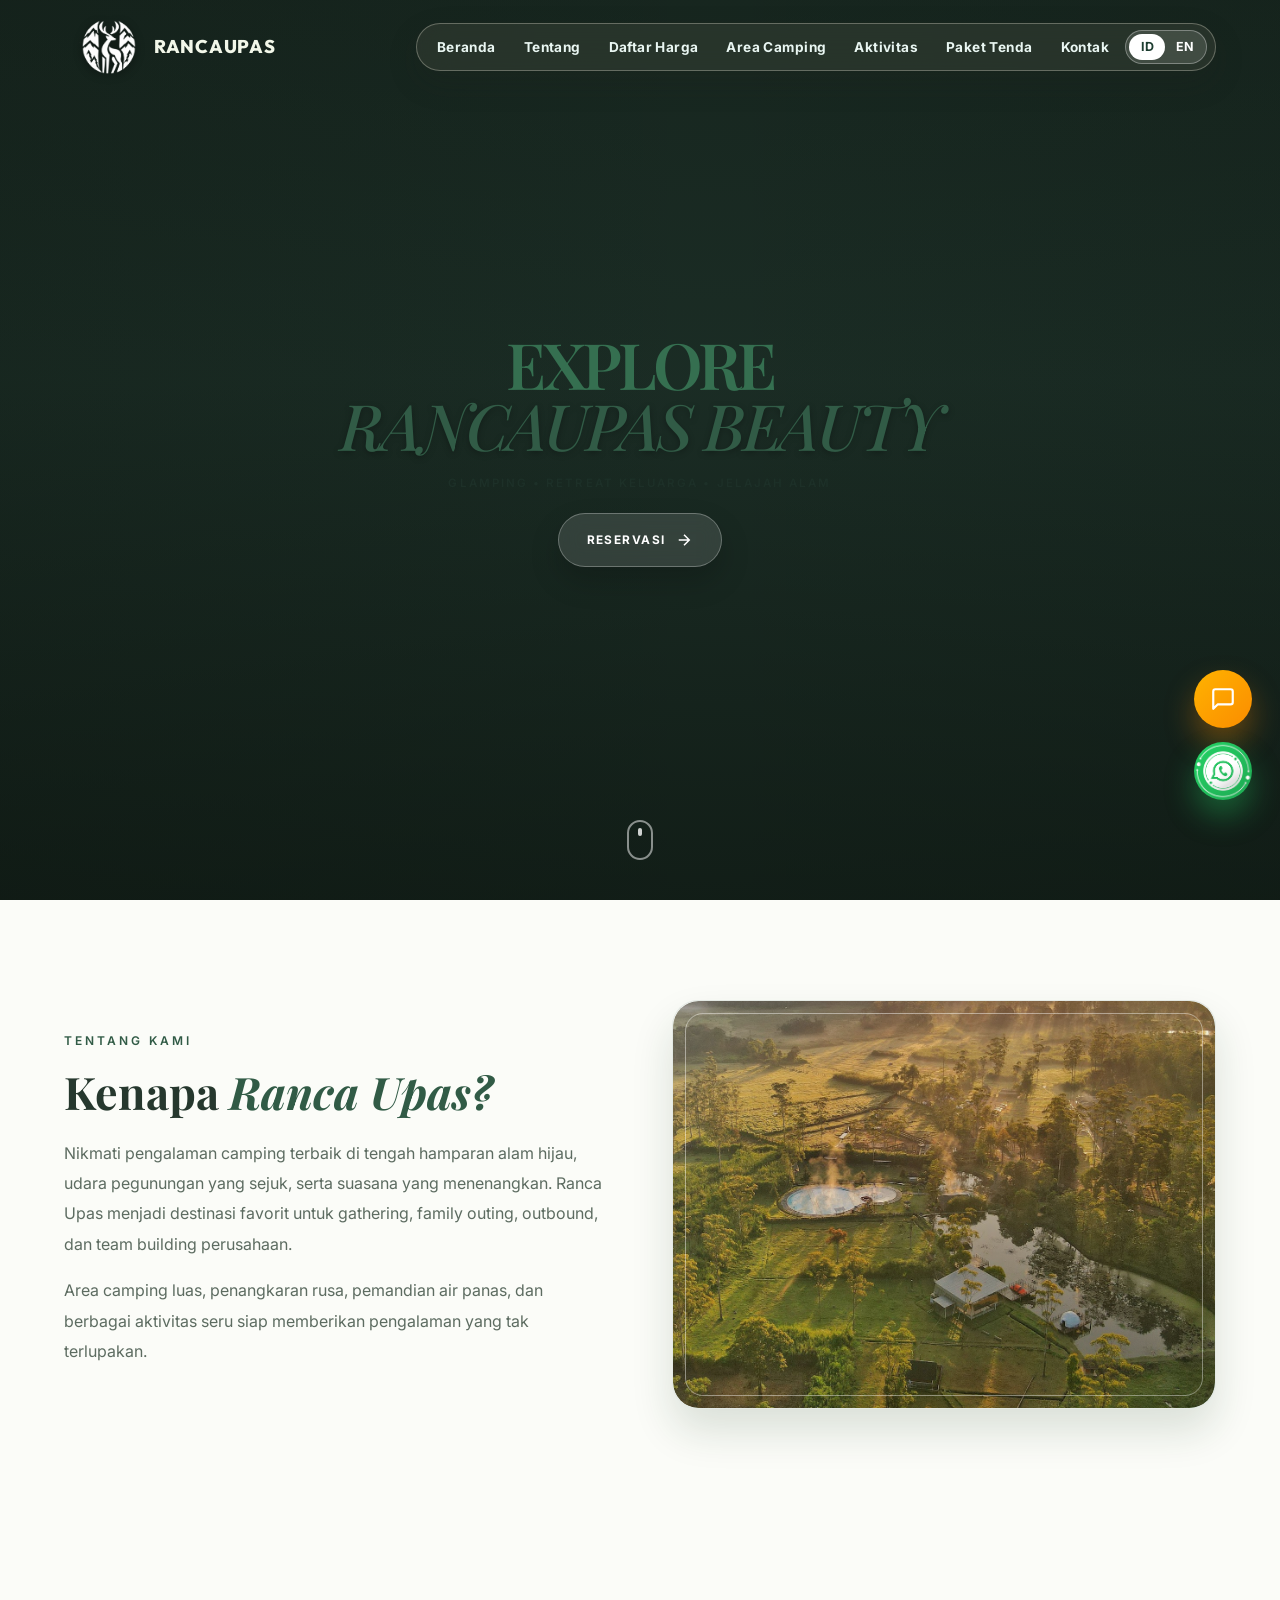
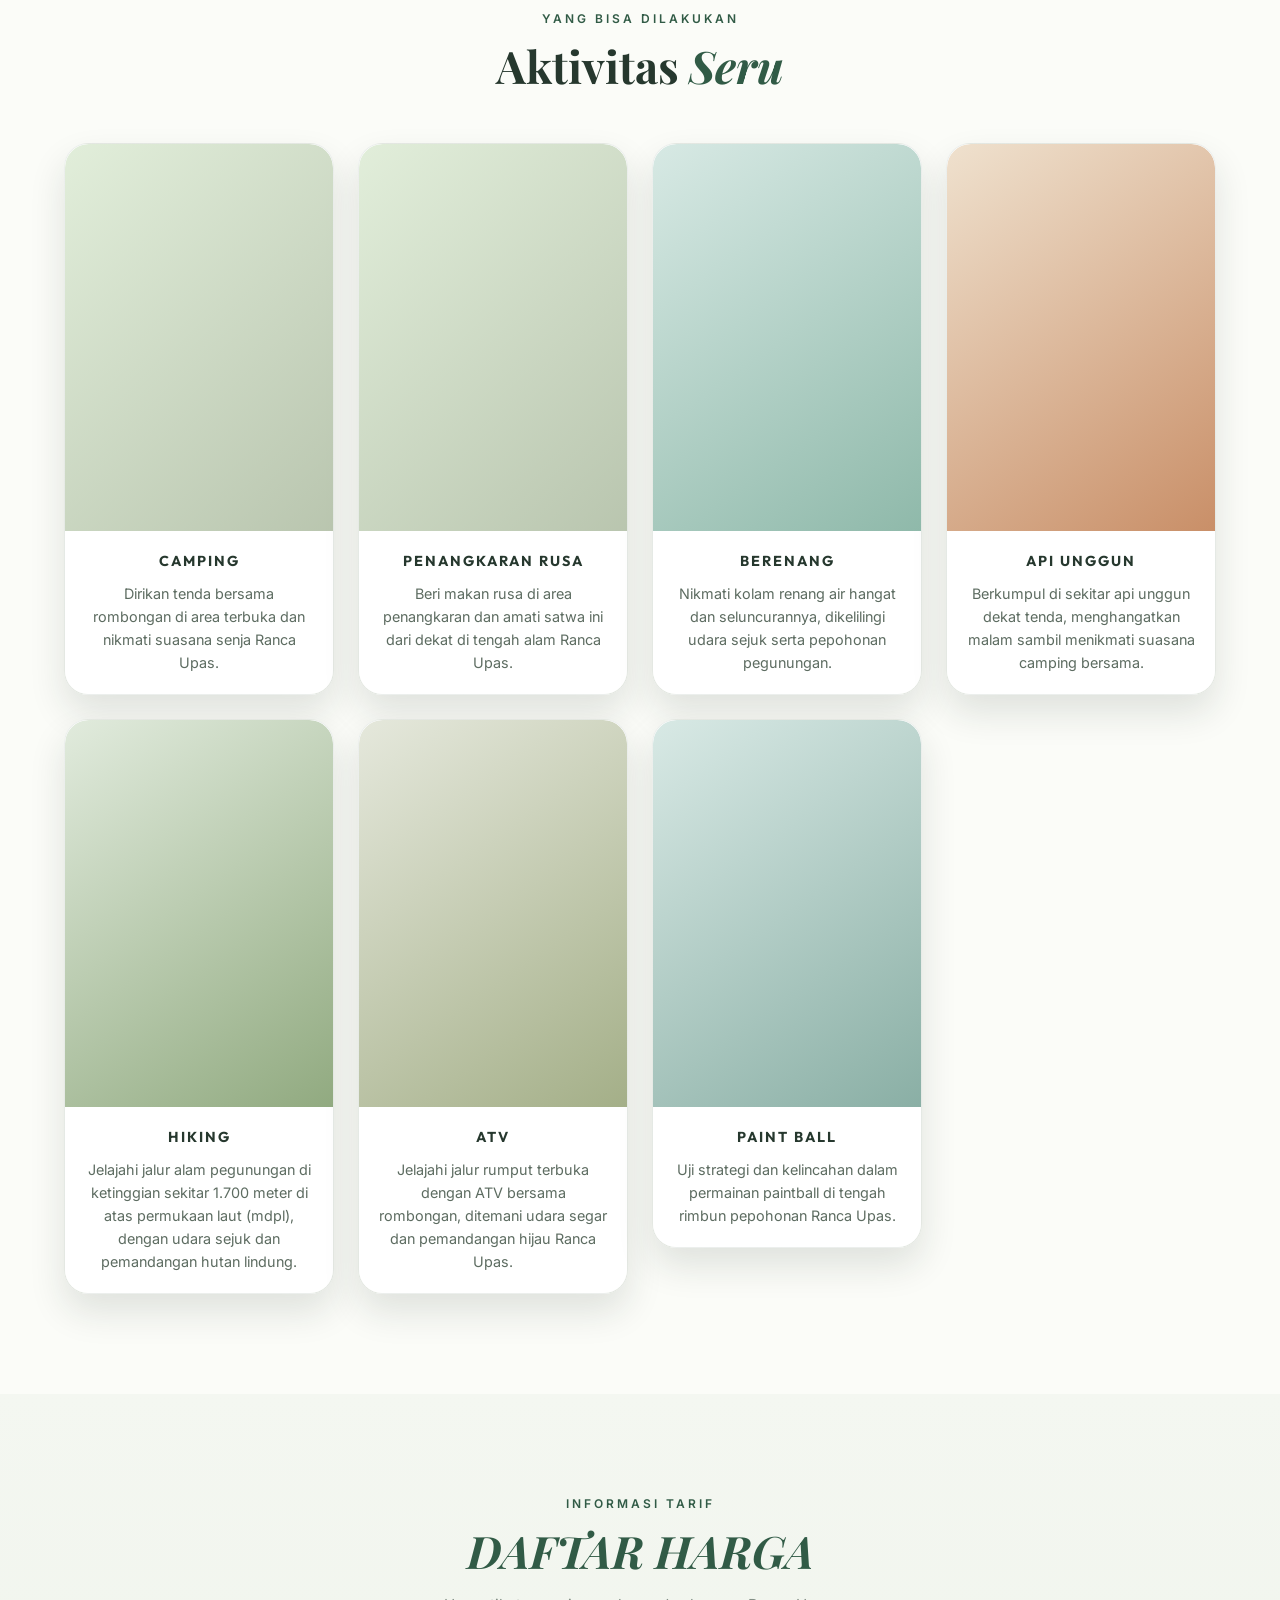
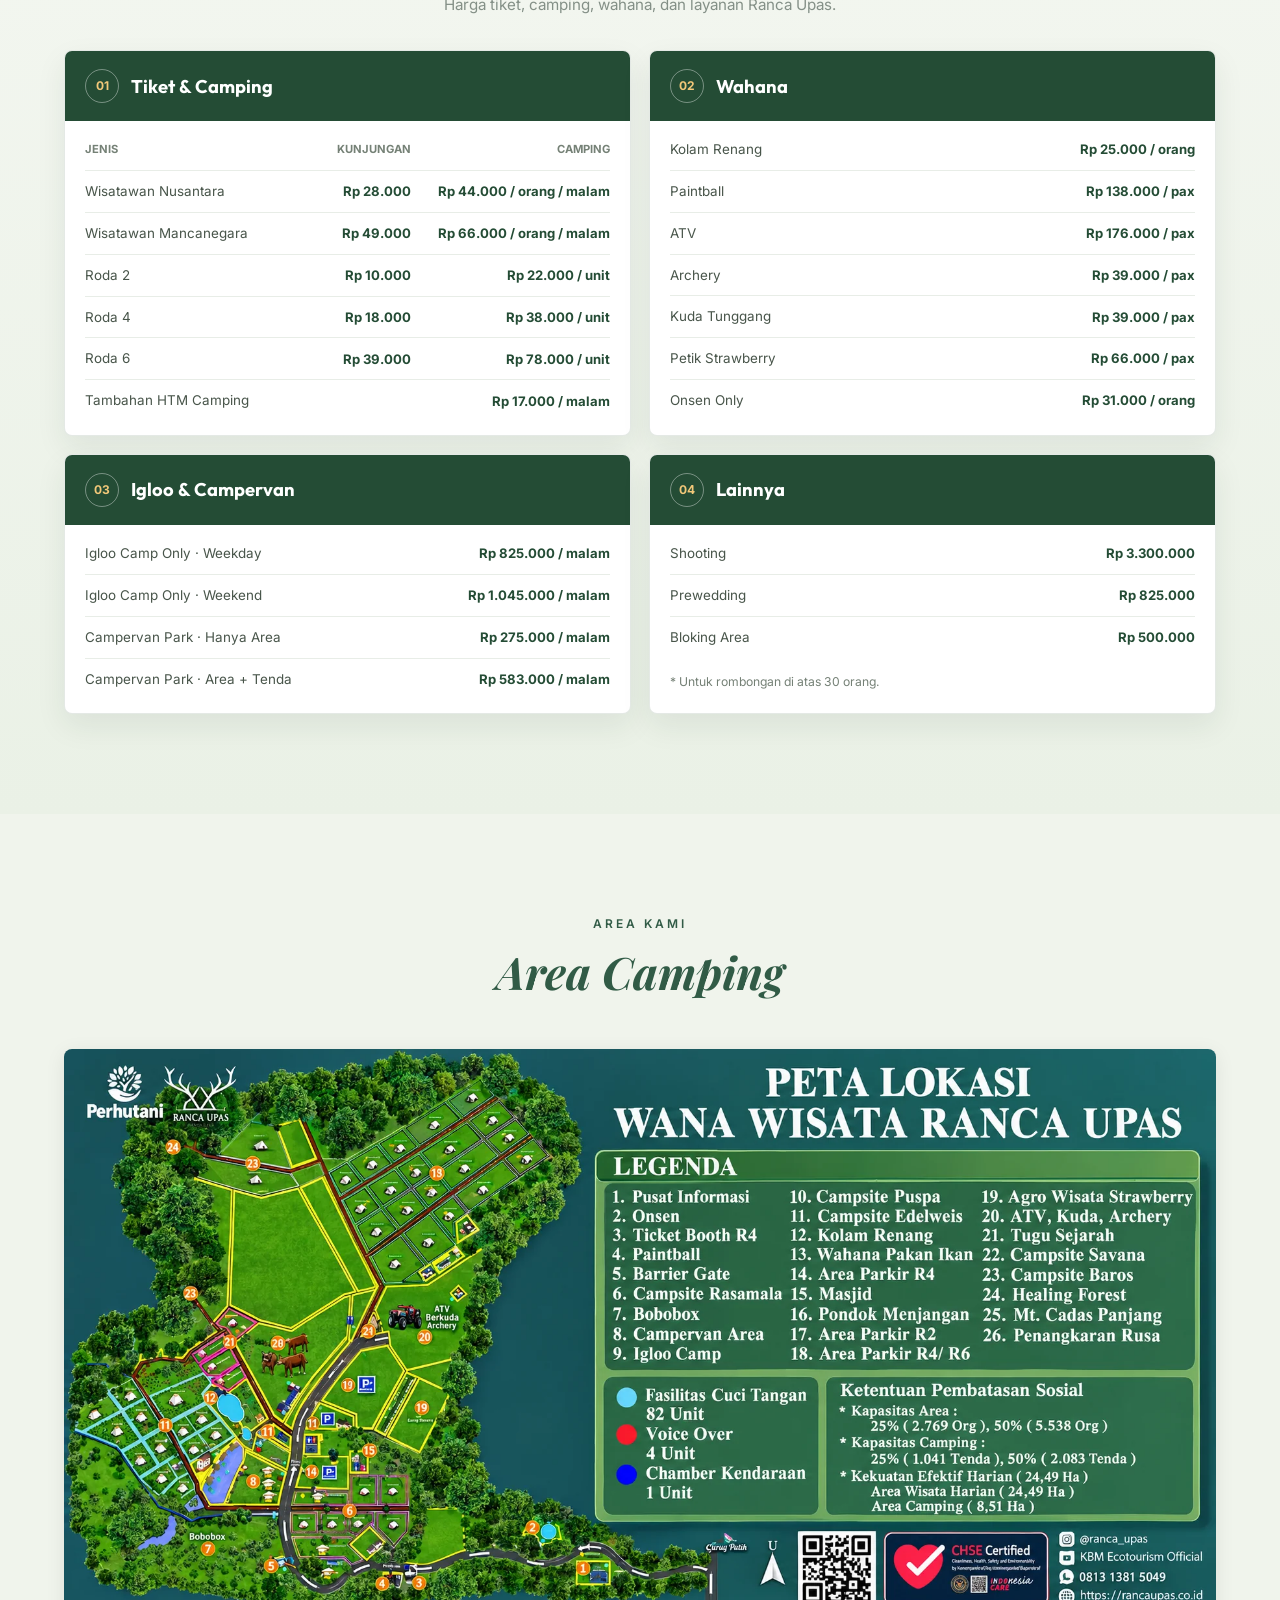
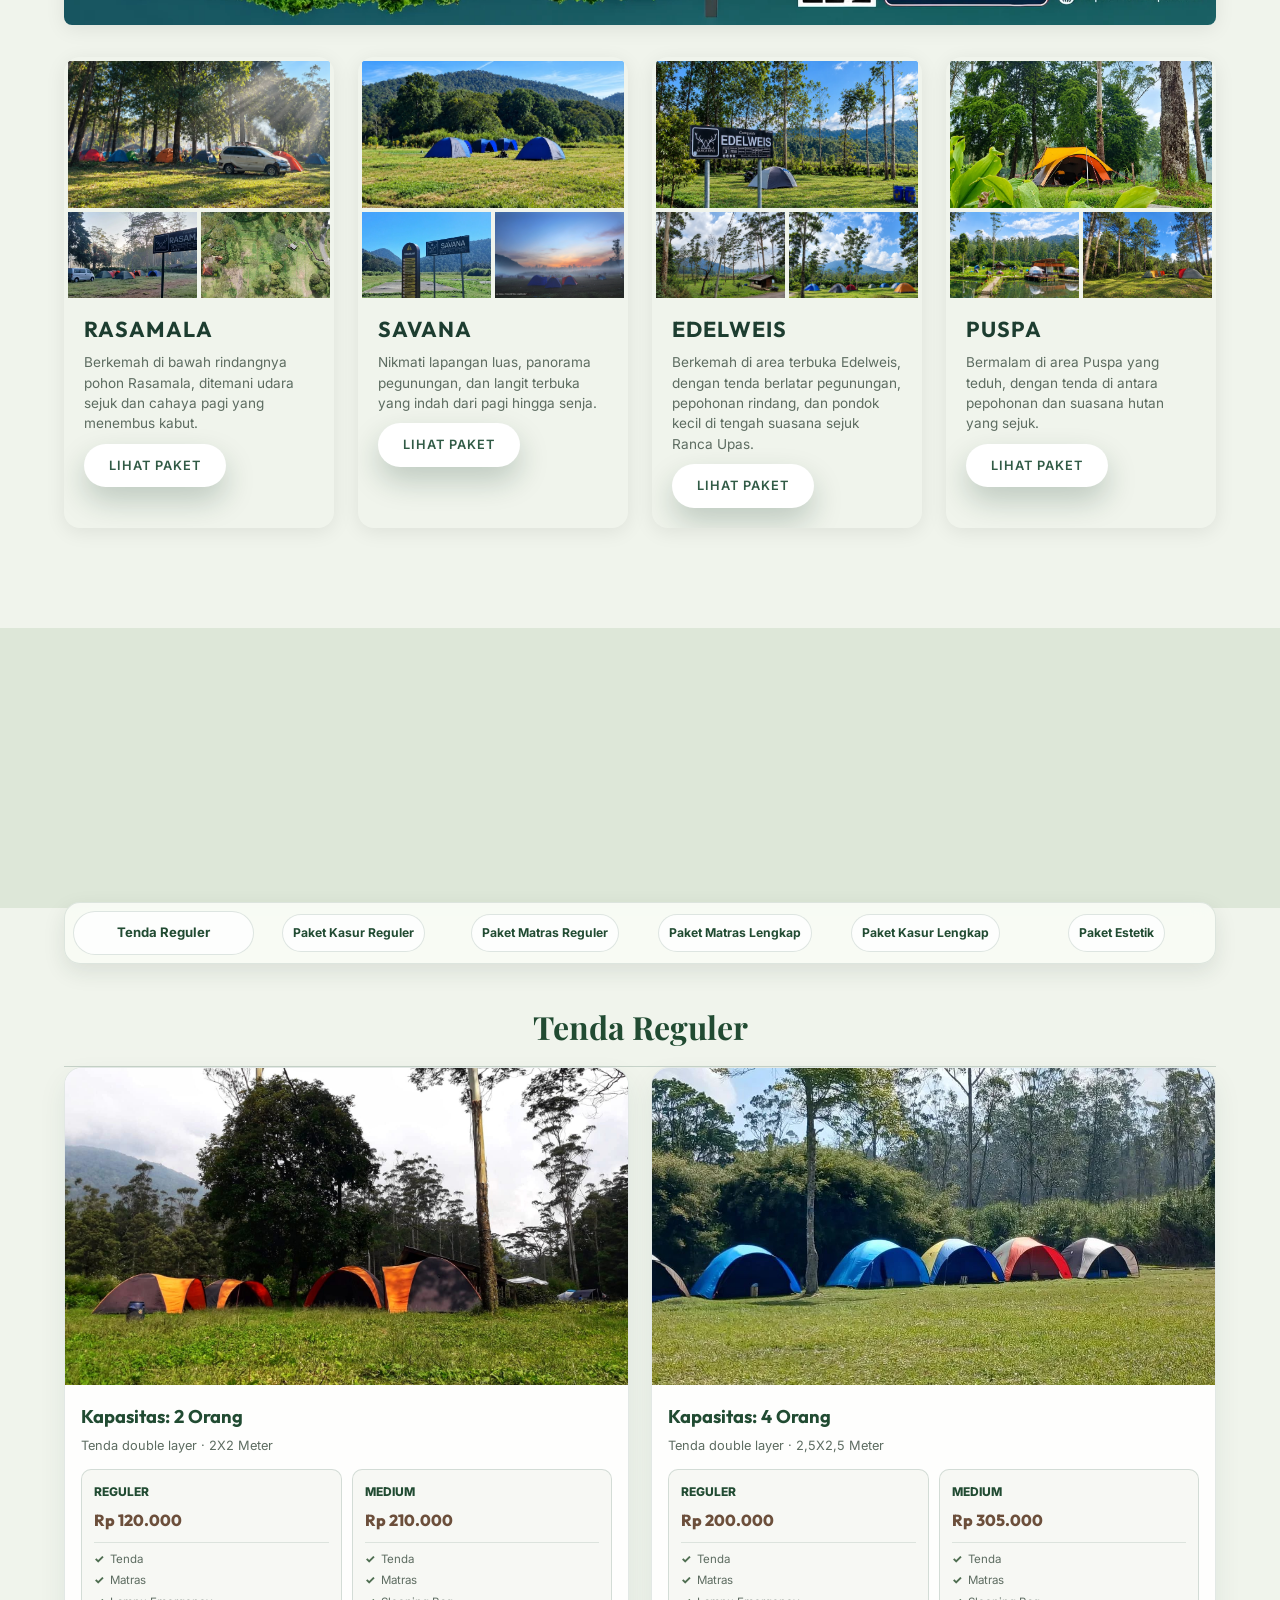
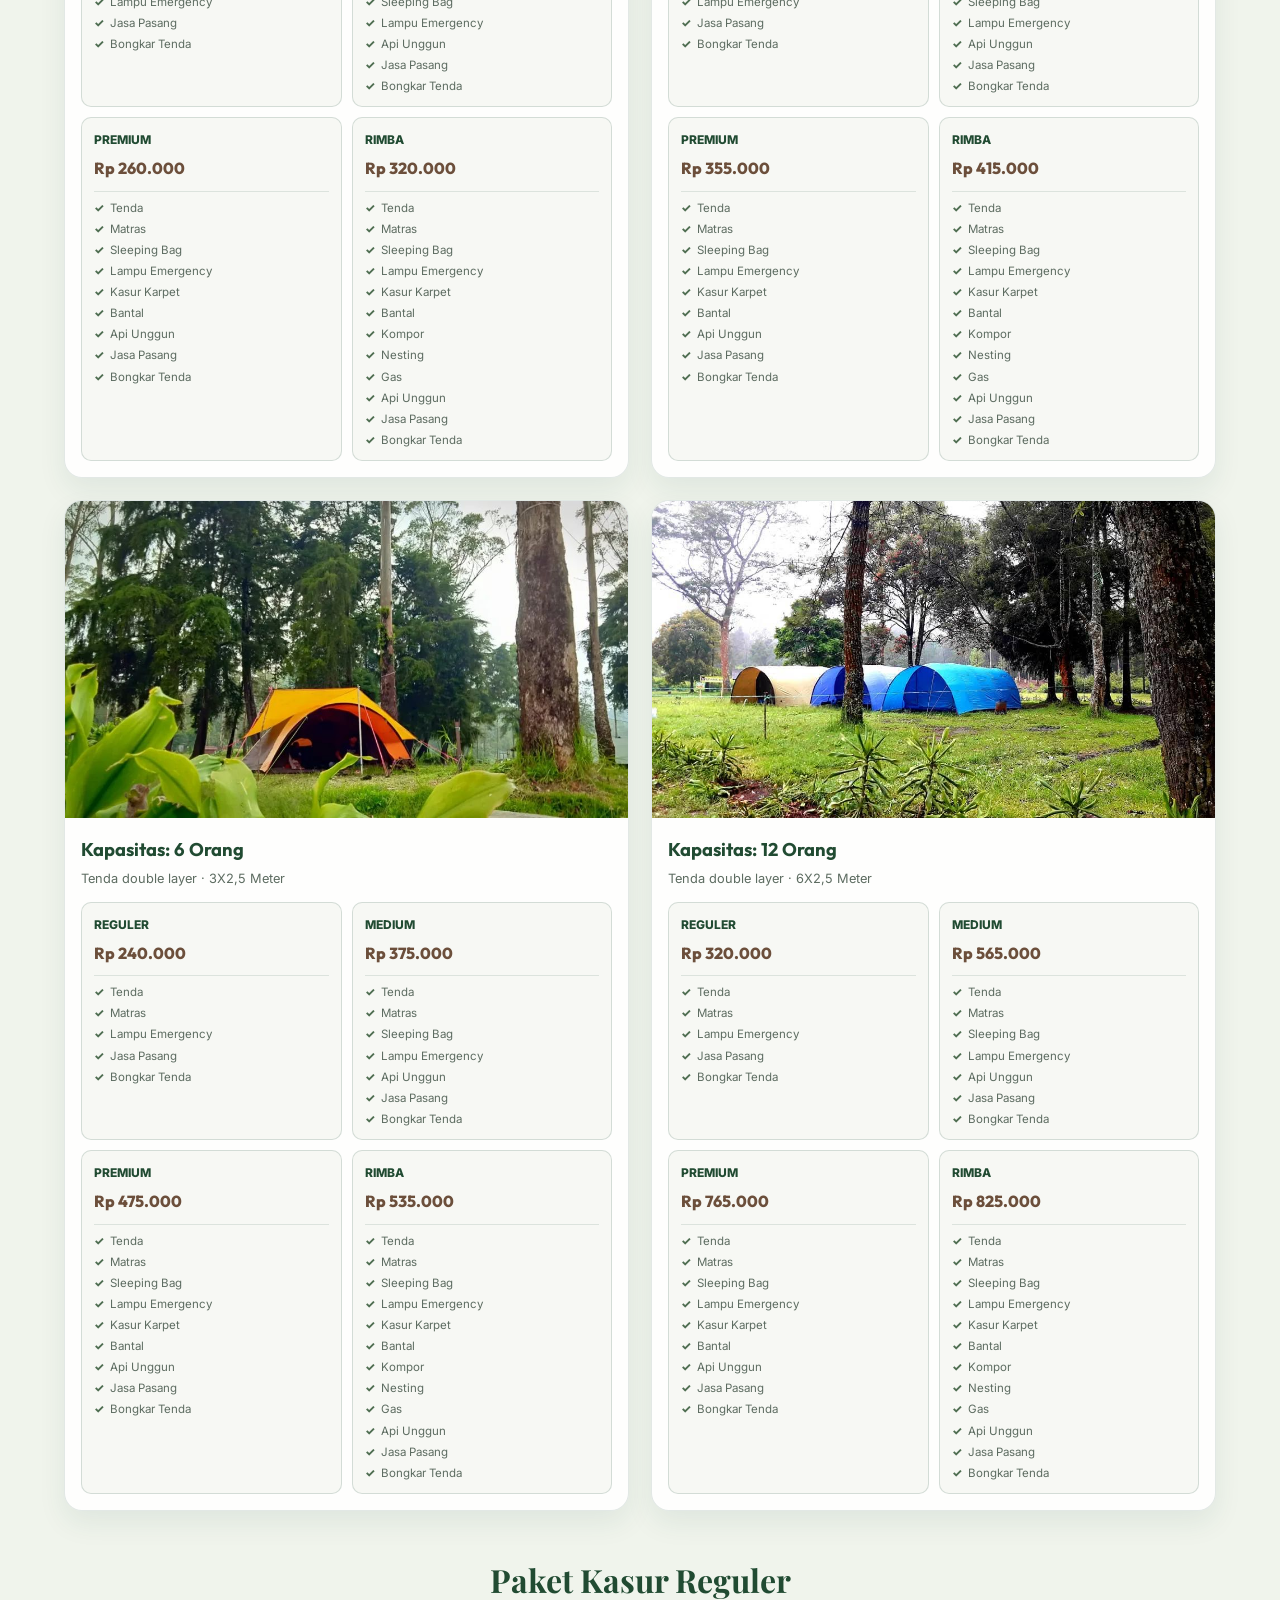
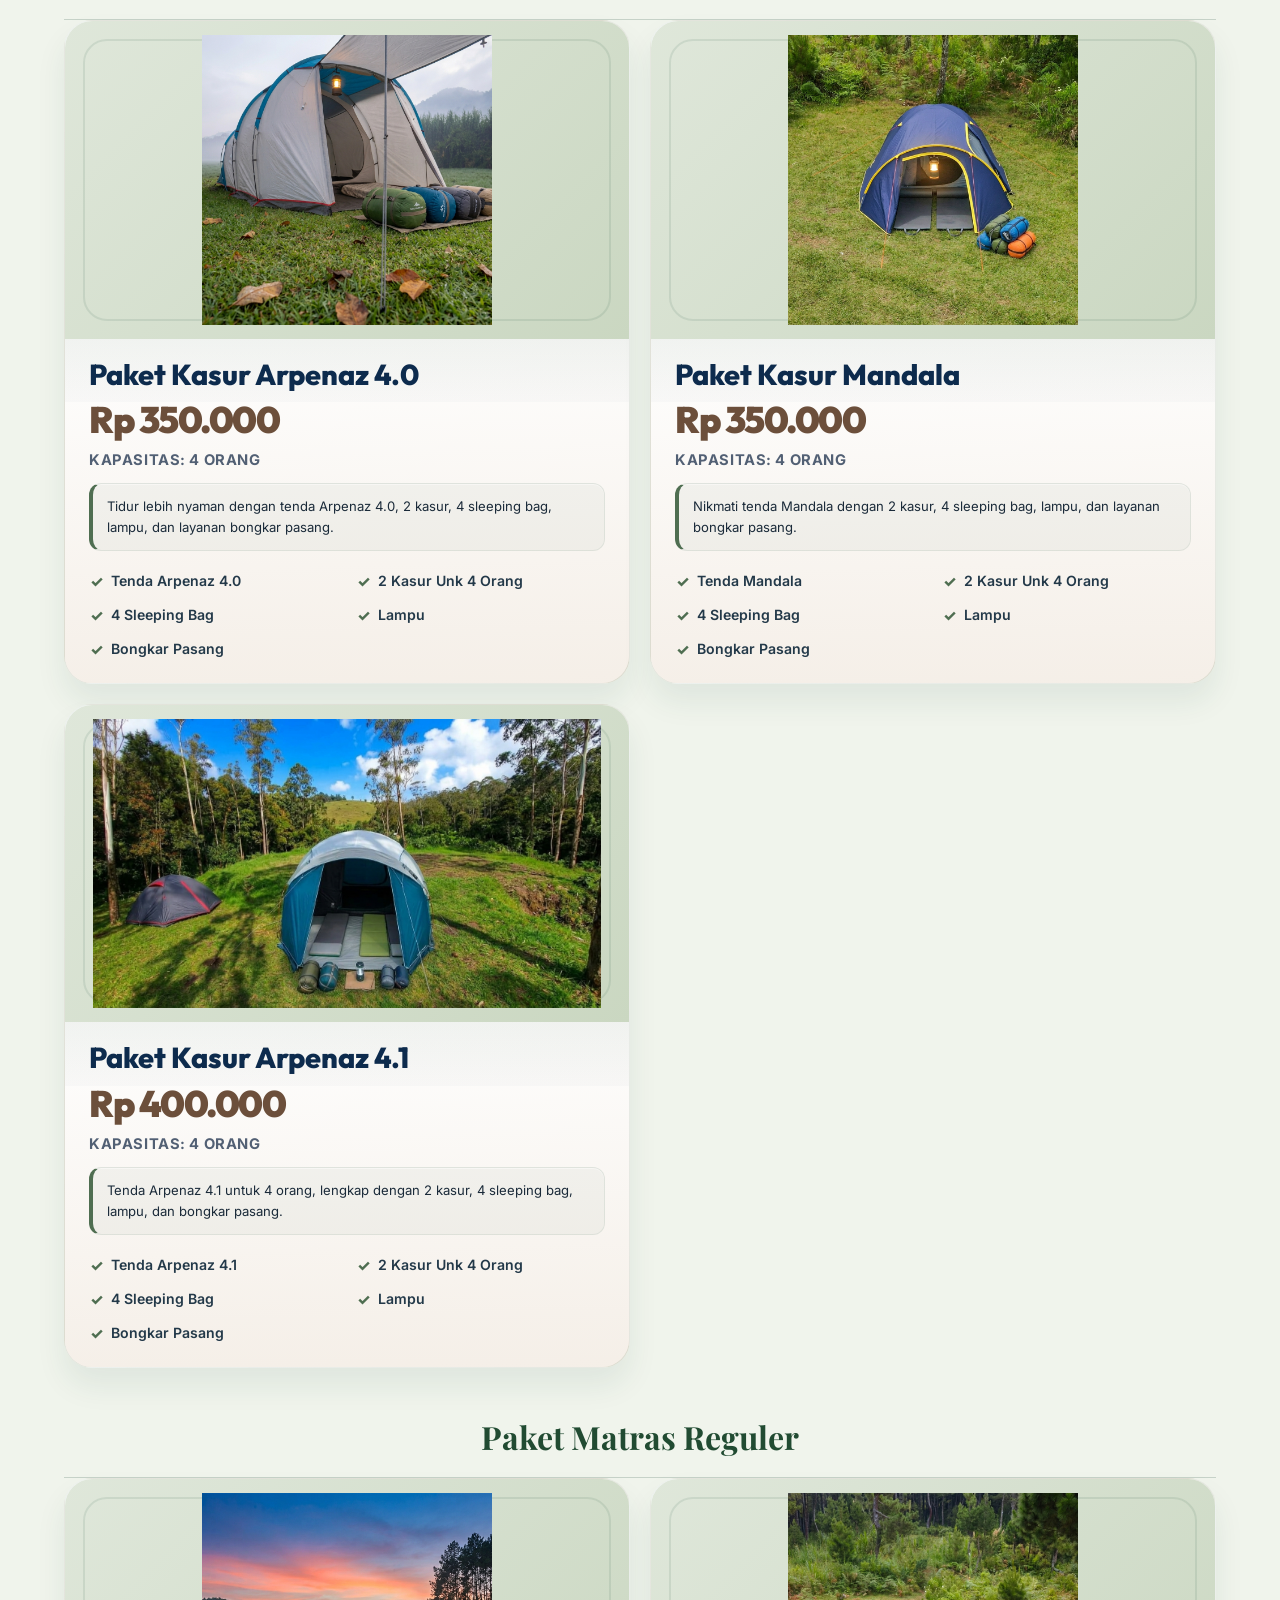
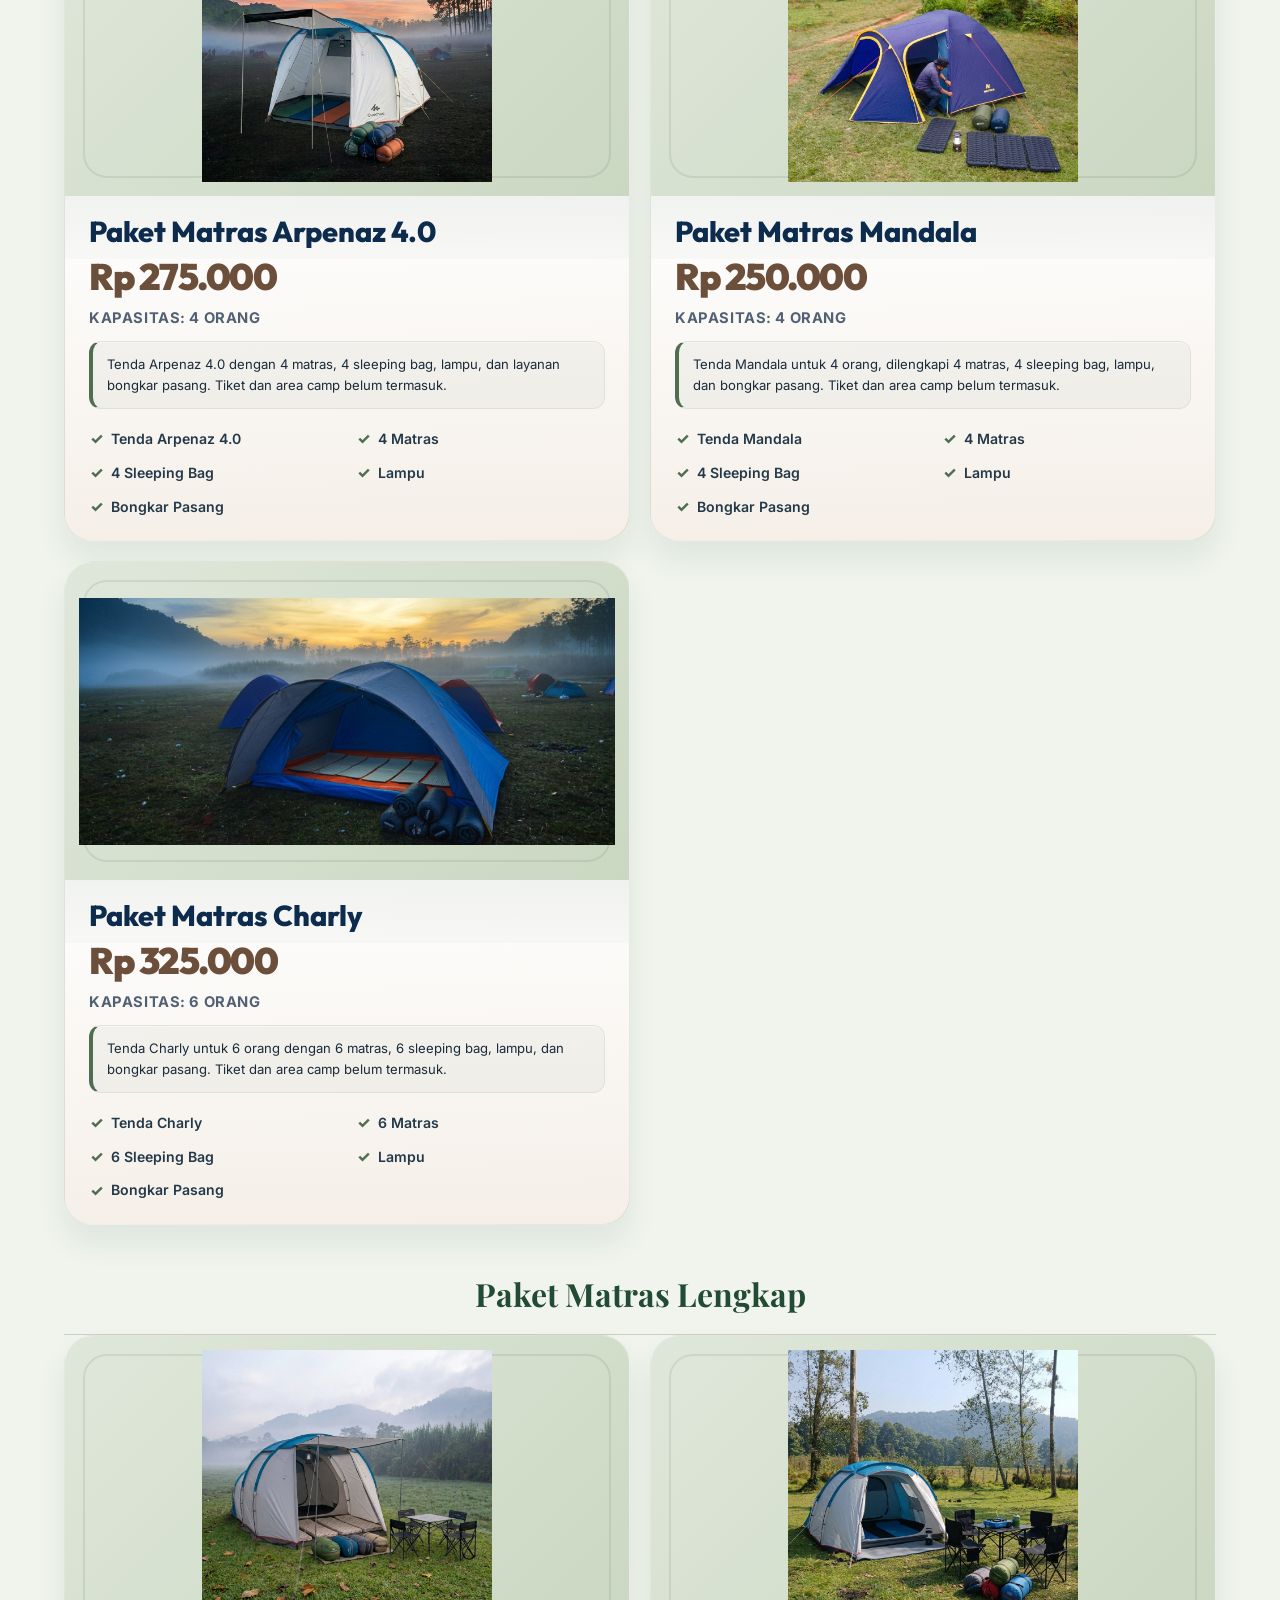
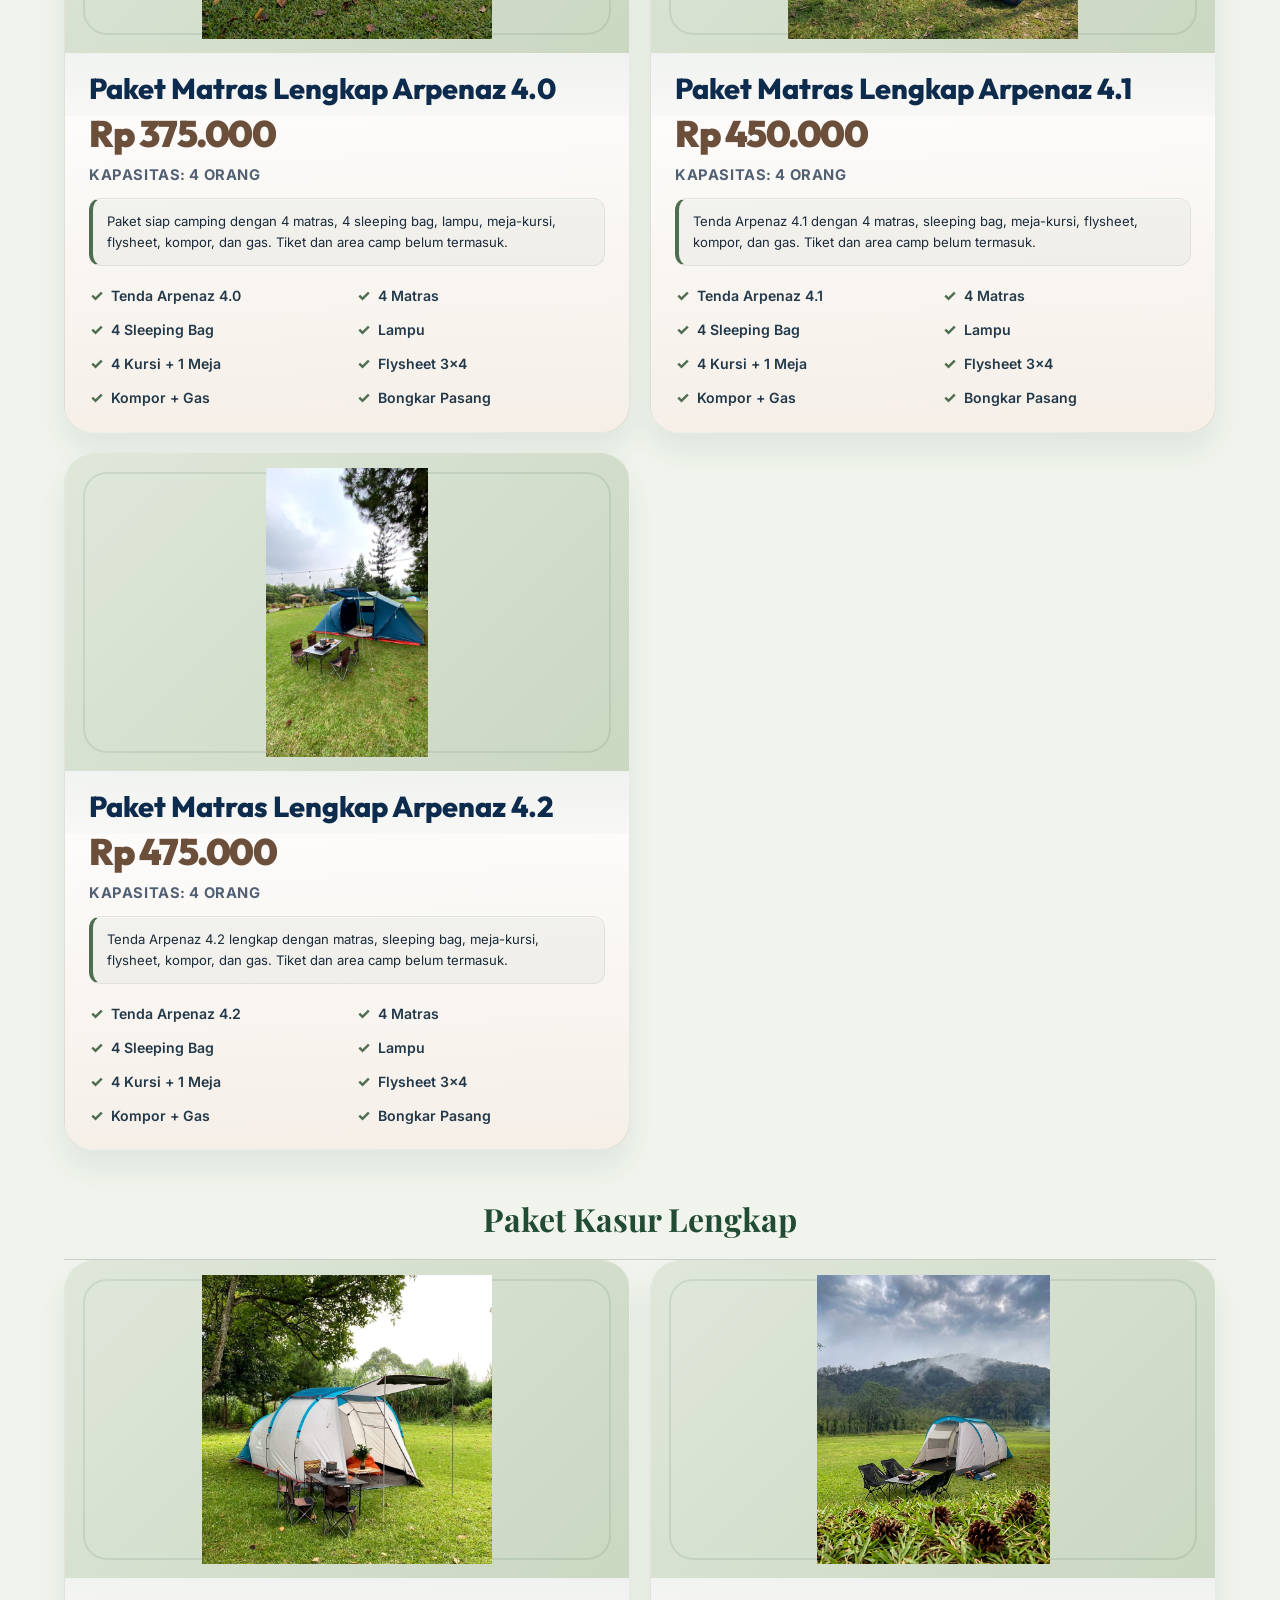
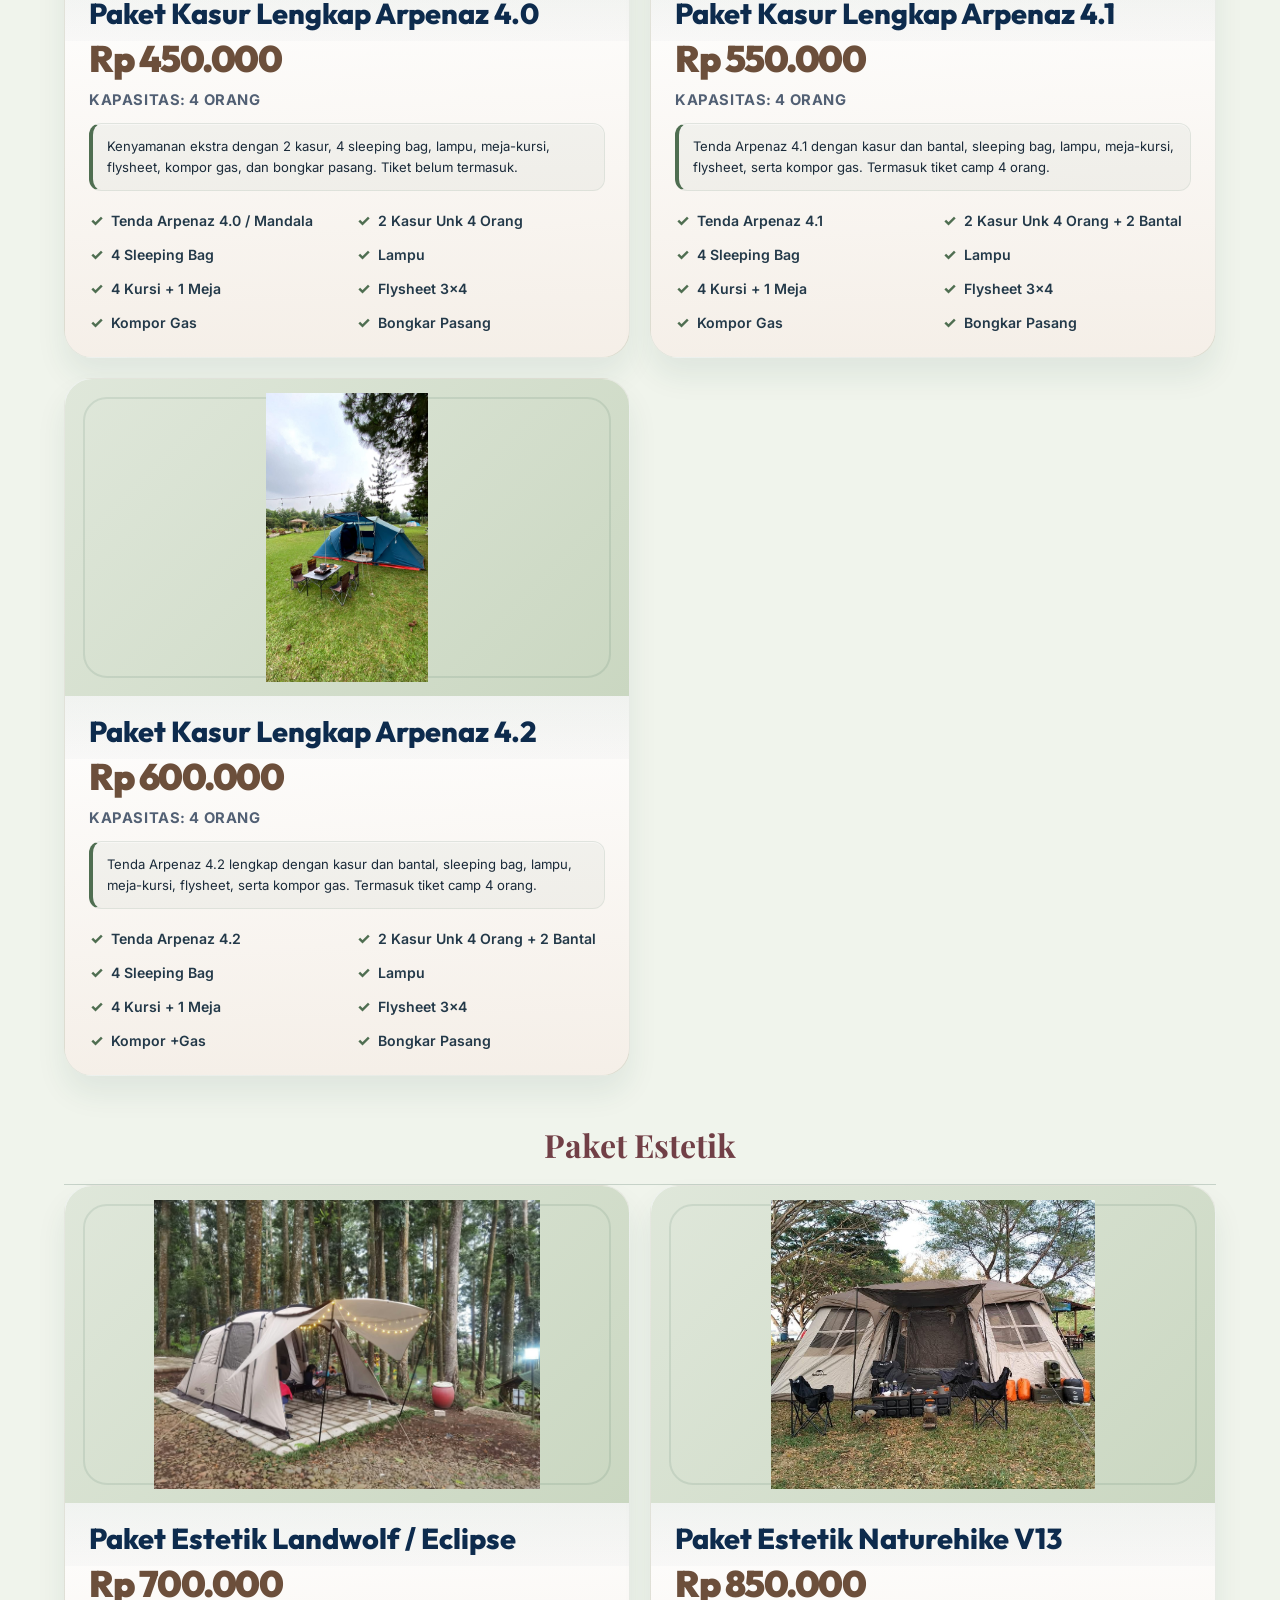
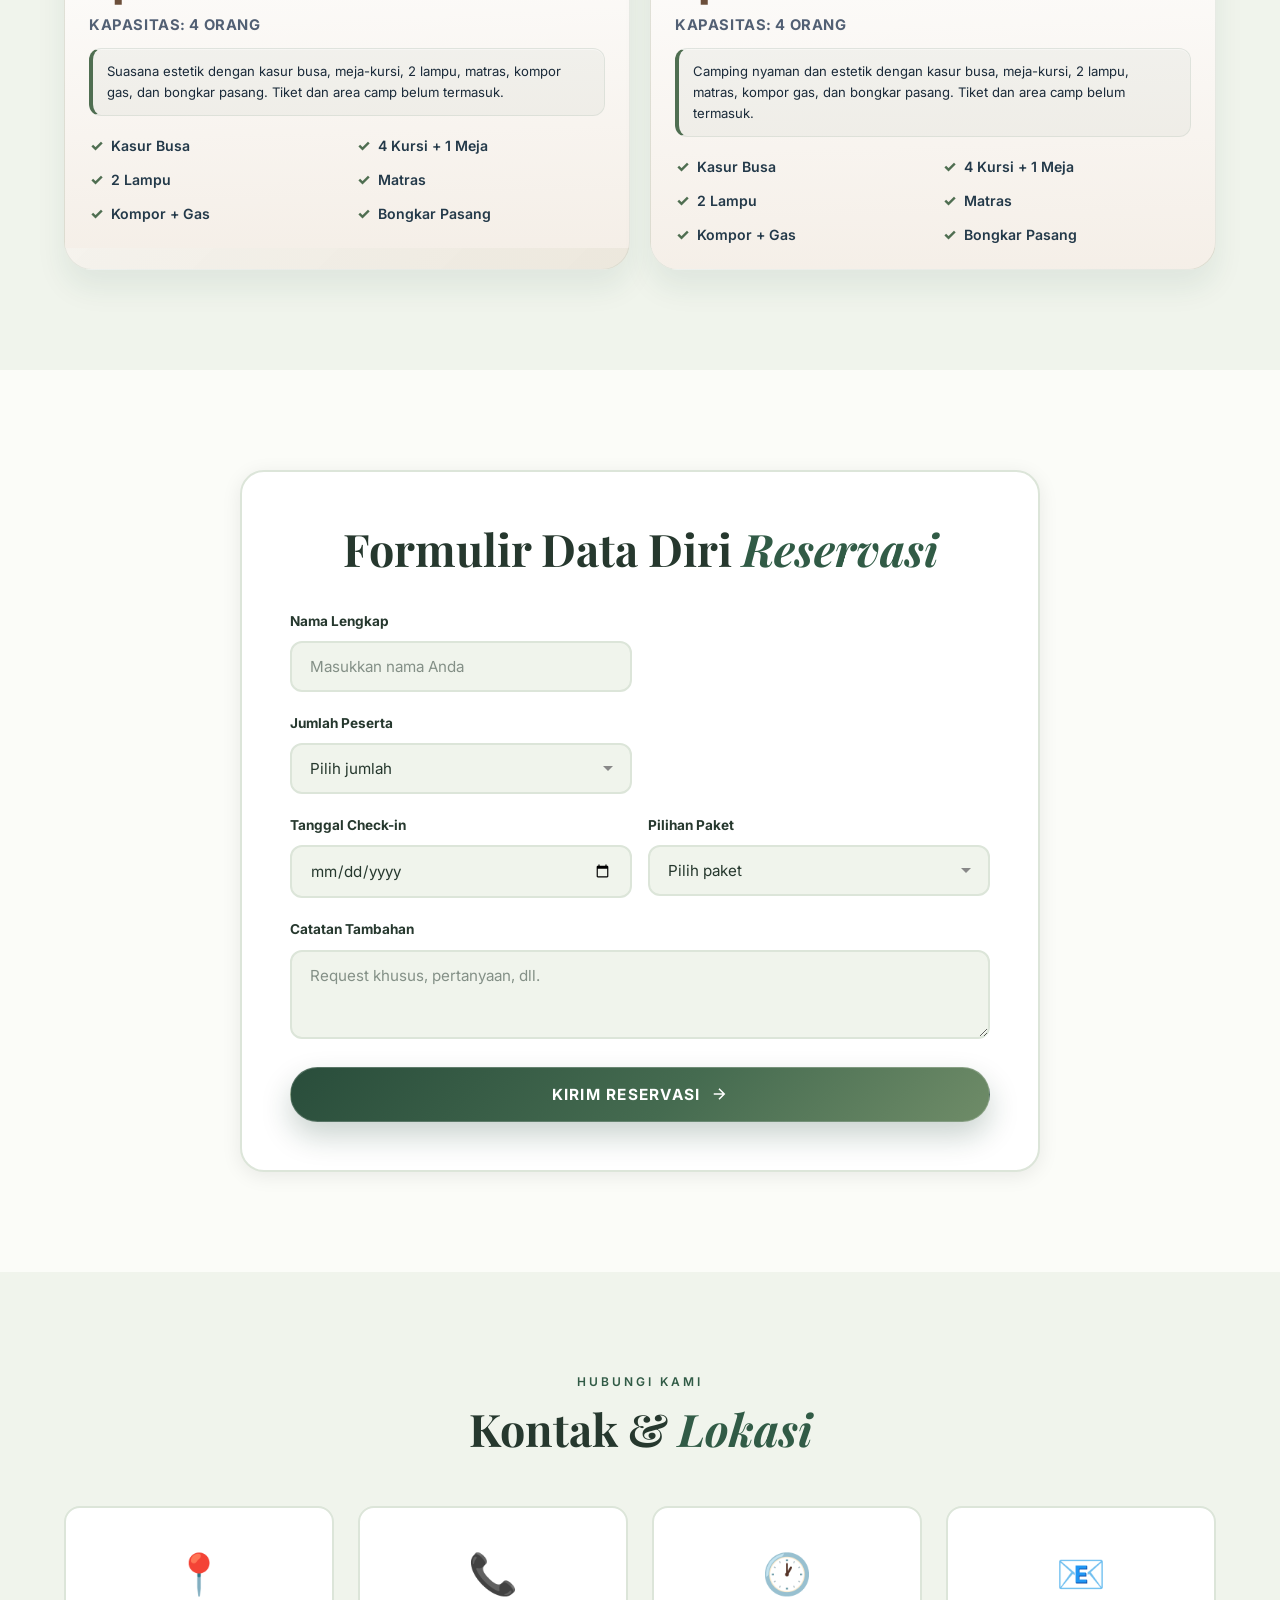
==== commit 8307f39b: "auto: 2026-10-15 11.22.45" ====
--- a/index.html
+++ b/index.html
@@ -9,7 +9,7 @@
     <link rel="preconnect" href="https://fonts.googleapis.com">
     <link rel="preconnect" href="https://fonts.gstatic.com" crossorigin>
     <link href="https://fonts.googleapis.com/css2?family=Playfair+Display:ital,wght@0,400;0,500;0,600;0,700;1,400;1,500&family=Inter:wght@300;400;500;600;700&family=Outfit:wght@300;400;500;600;700&display=swap" rel="stylesheet">
-    <link rel="stylesheet" href="style.css?v=e81f07f7608f">
+    <link rel="stylesheet" href="style.css?v=e0410704bed5">
 </head>
 <body>
     <!-- Navigation -->
--- a/style.css
+++ b/style.css
@@ -1349,6 +1349,30 @@
     transition: transform 0.45s ease;
 }
 
+.paket-category-grid:not(.regular-tent-capacity-grid) .paket-card-inner {
+    grid-template-columns: minmax(0, 1fr);
+    min-height: 0;
+}
+
+.paket-category-grid:not(.regular-tent-capacity-grid) .paket-card-image {
+    aspect-ratio: 16 / 9;
+    padding: 14px;
+}
+
+.paket-category-grid:not(.regular-tent-capacity-grid) .paket-card-image img {
+    height: 100%;
+    min-height: 0;
+    aspect-ratio: auto;
+    object-fit: contain;
+    border: 0;
+    border-radius: 14px;
+    box-shadow: none;
+}
+
+.paket-category-grid:not(.regular-tent-capacity-grid) .paket-card:hover .paket-card-image img {
+    transform: none;
+}
+
 .paket-card-content {
     display: flex;
     flex-direction: column;
@@ -2474,6 +2498,11 @@
         padding: 8px 8px 0;
     }
 
+    .paket-category-grid:not(.regular-tent-capacity-grid) .paket-card-image {
+        aspect-ratio: 4 / 3;
+        padding: 8px;
+    }
+
     .paket-card-image::before {
         inset: 6px;
         border-radius: 12px;
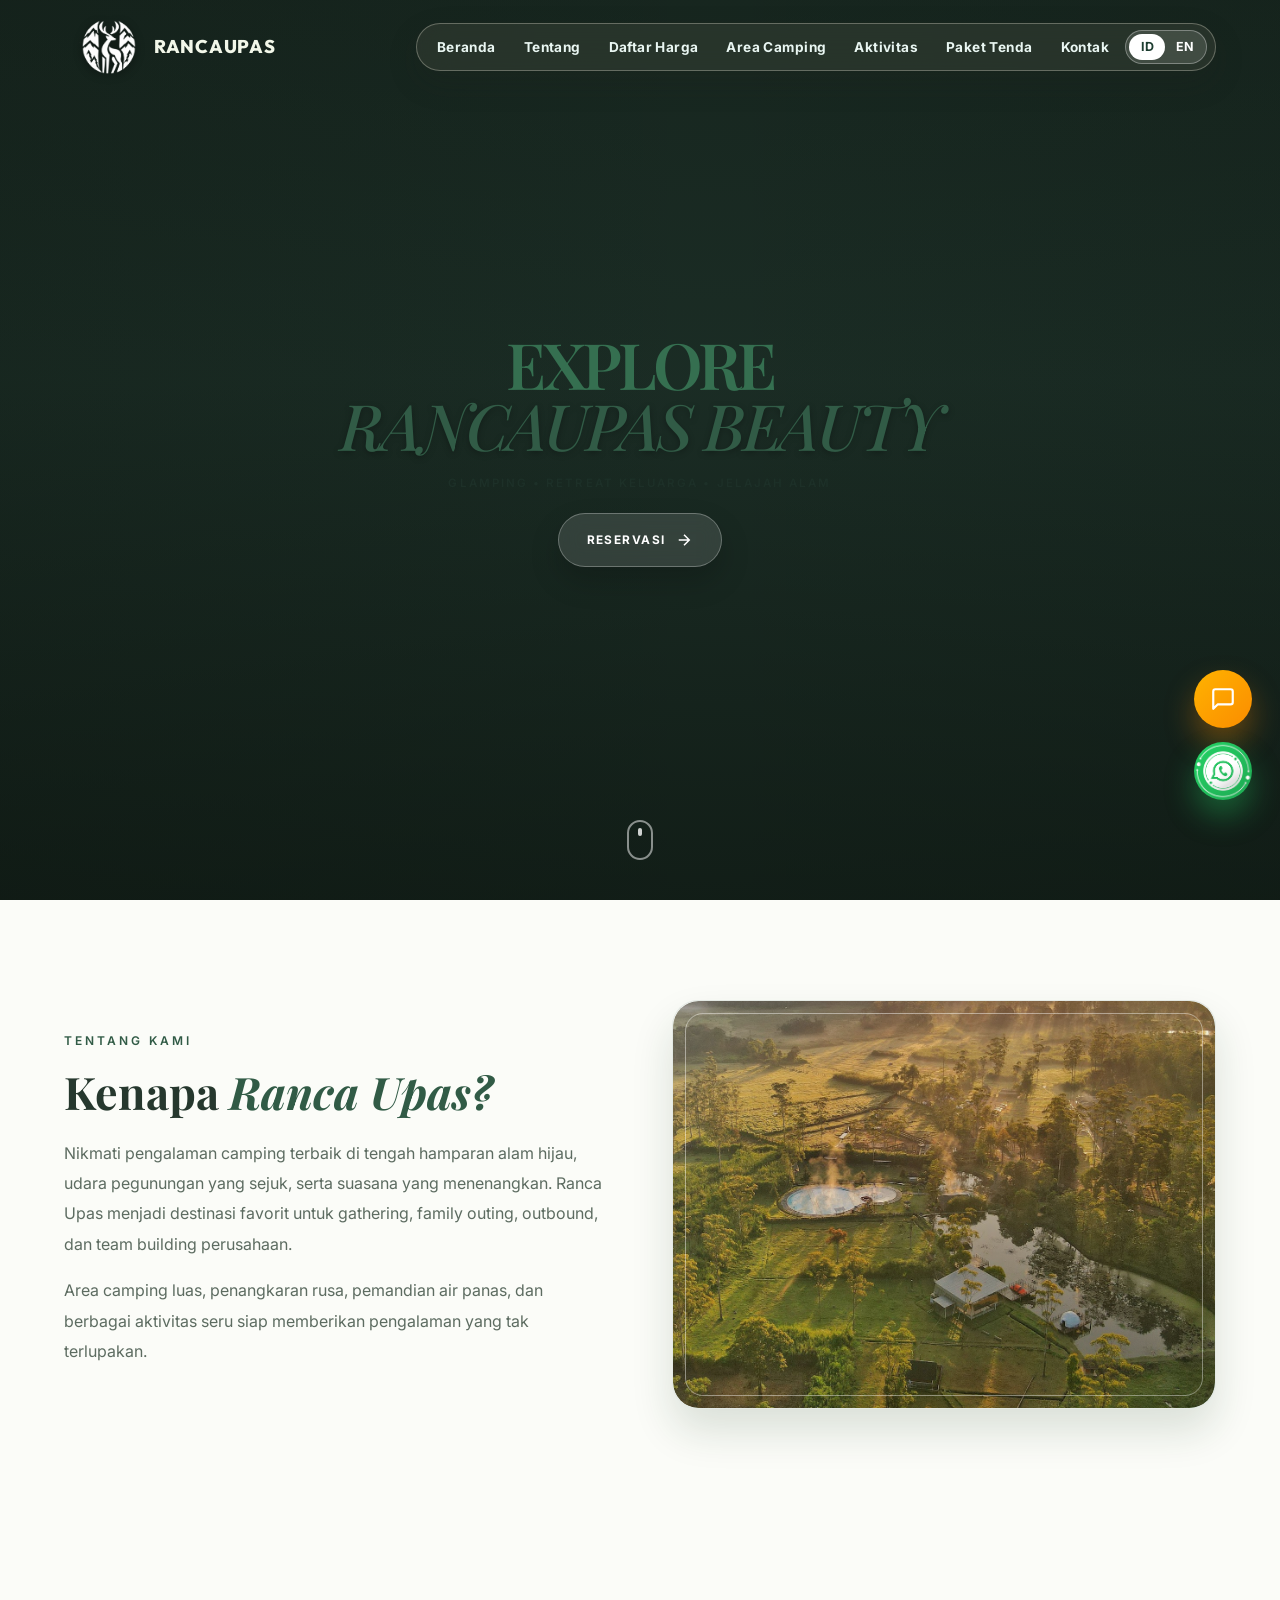
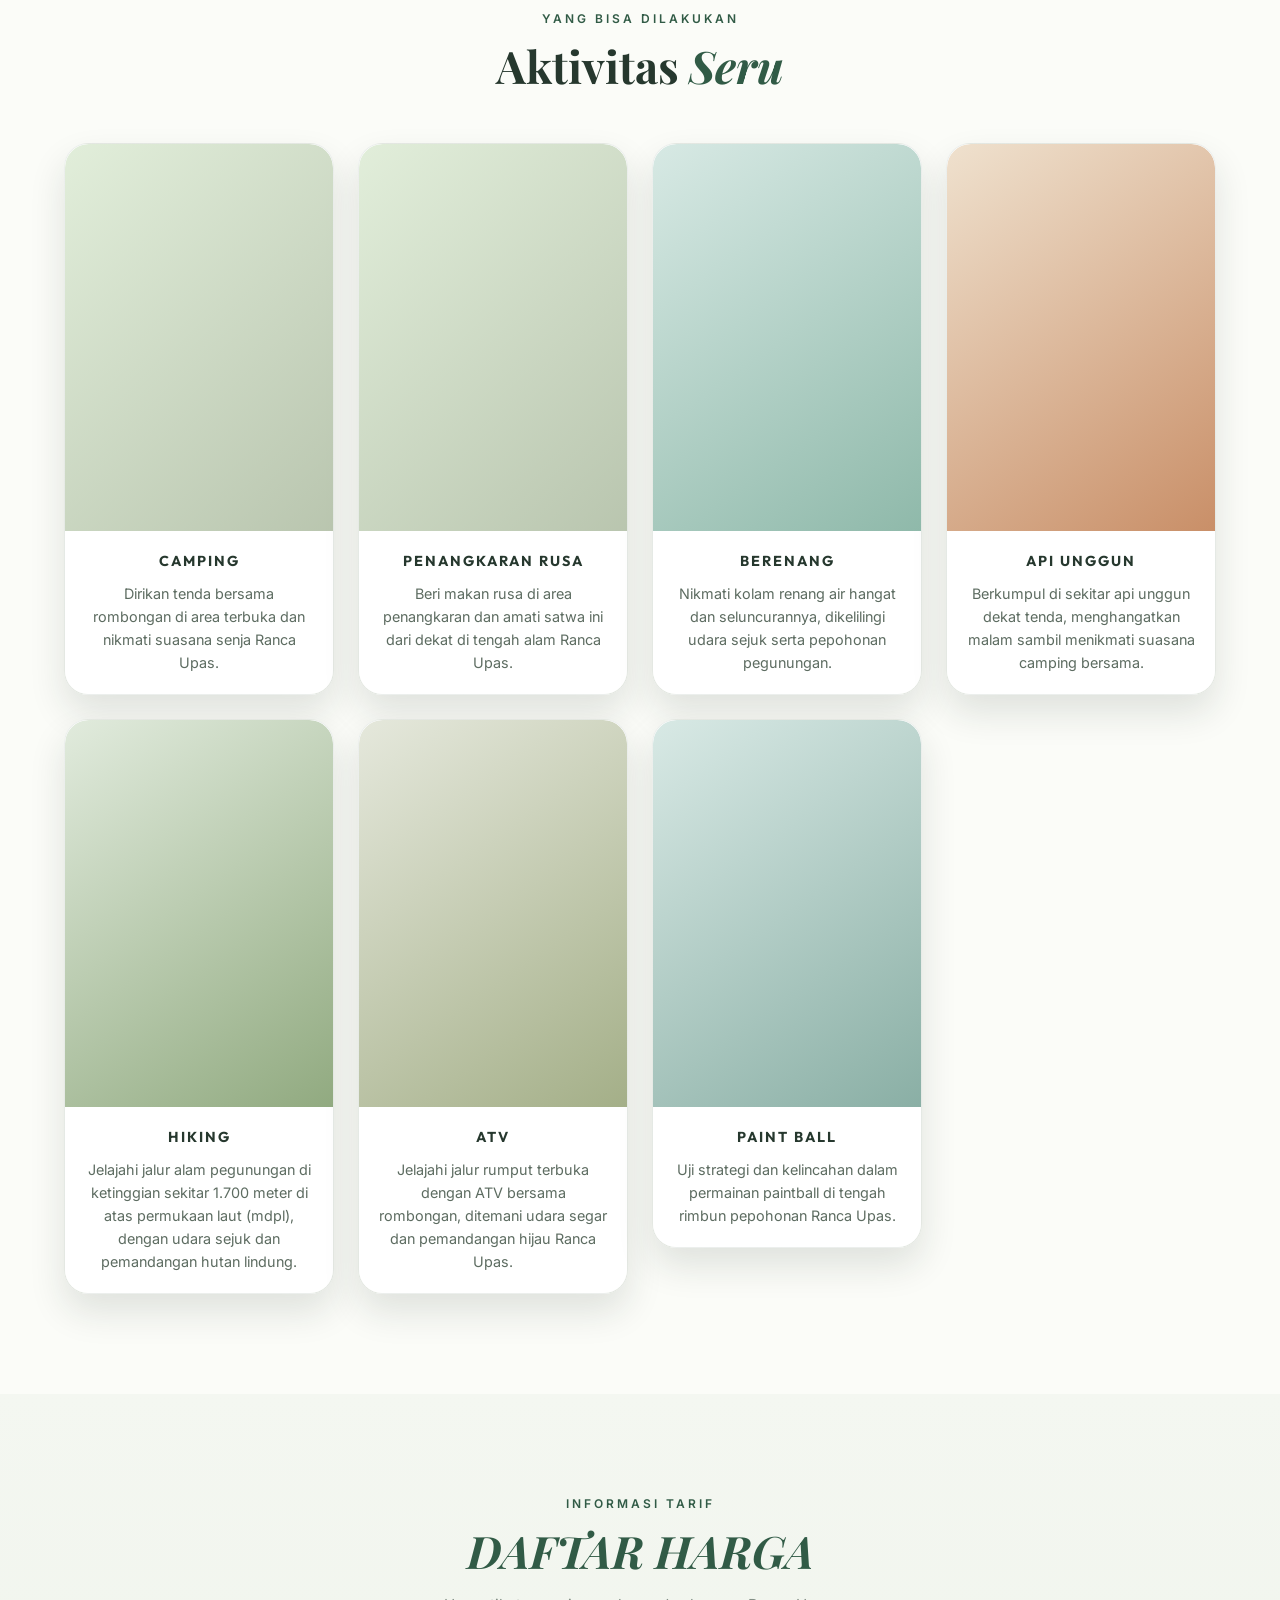
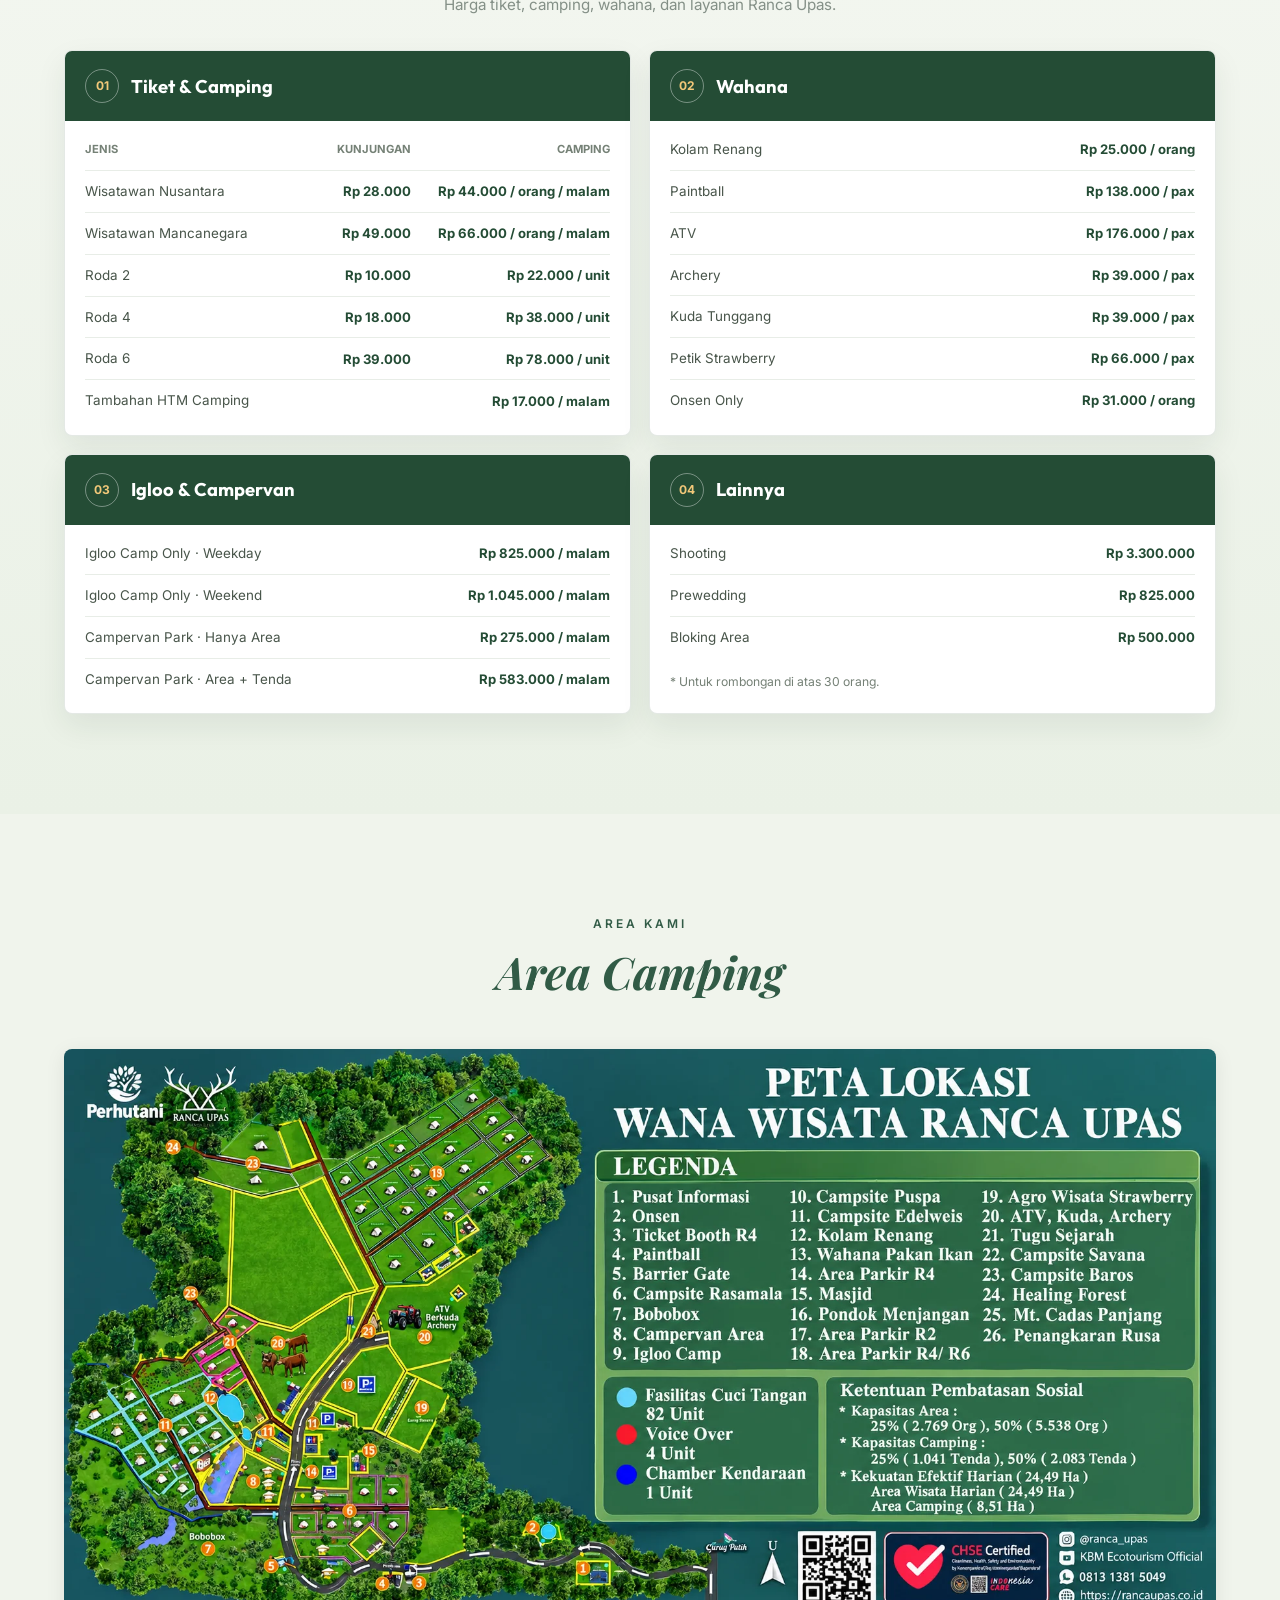
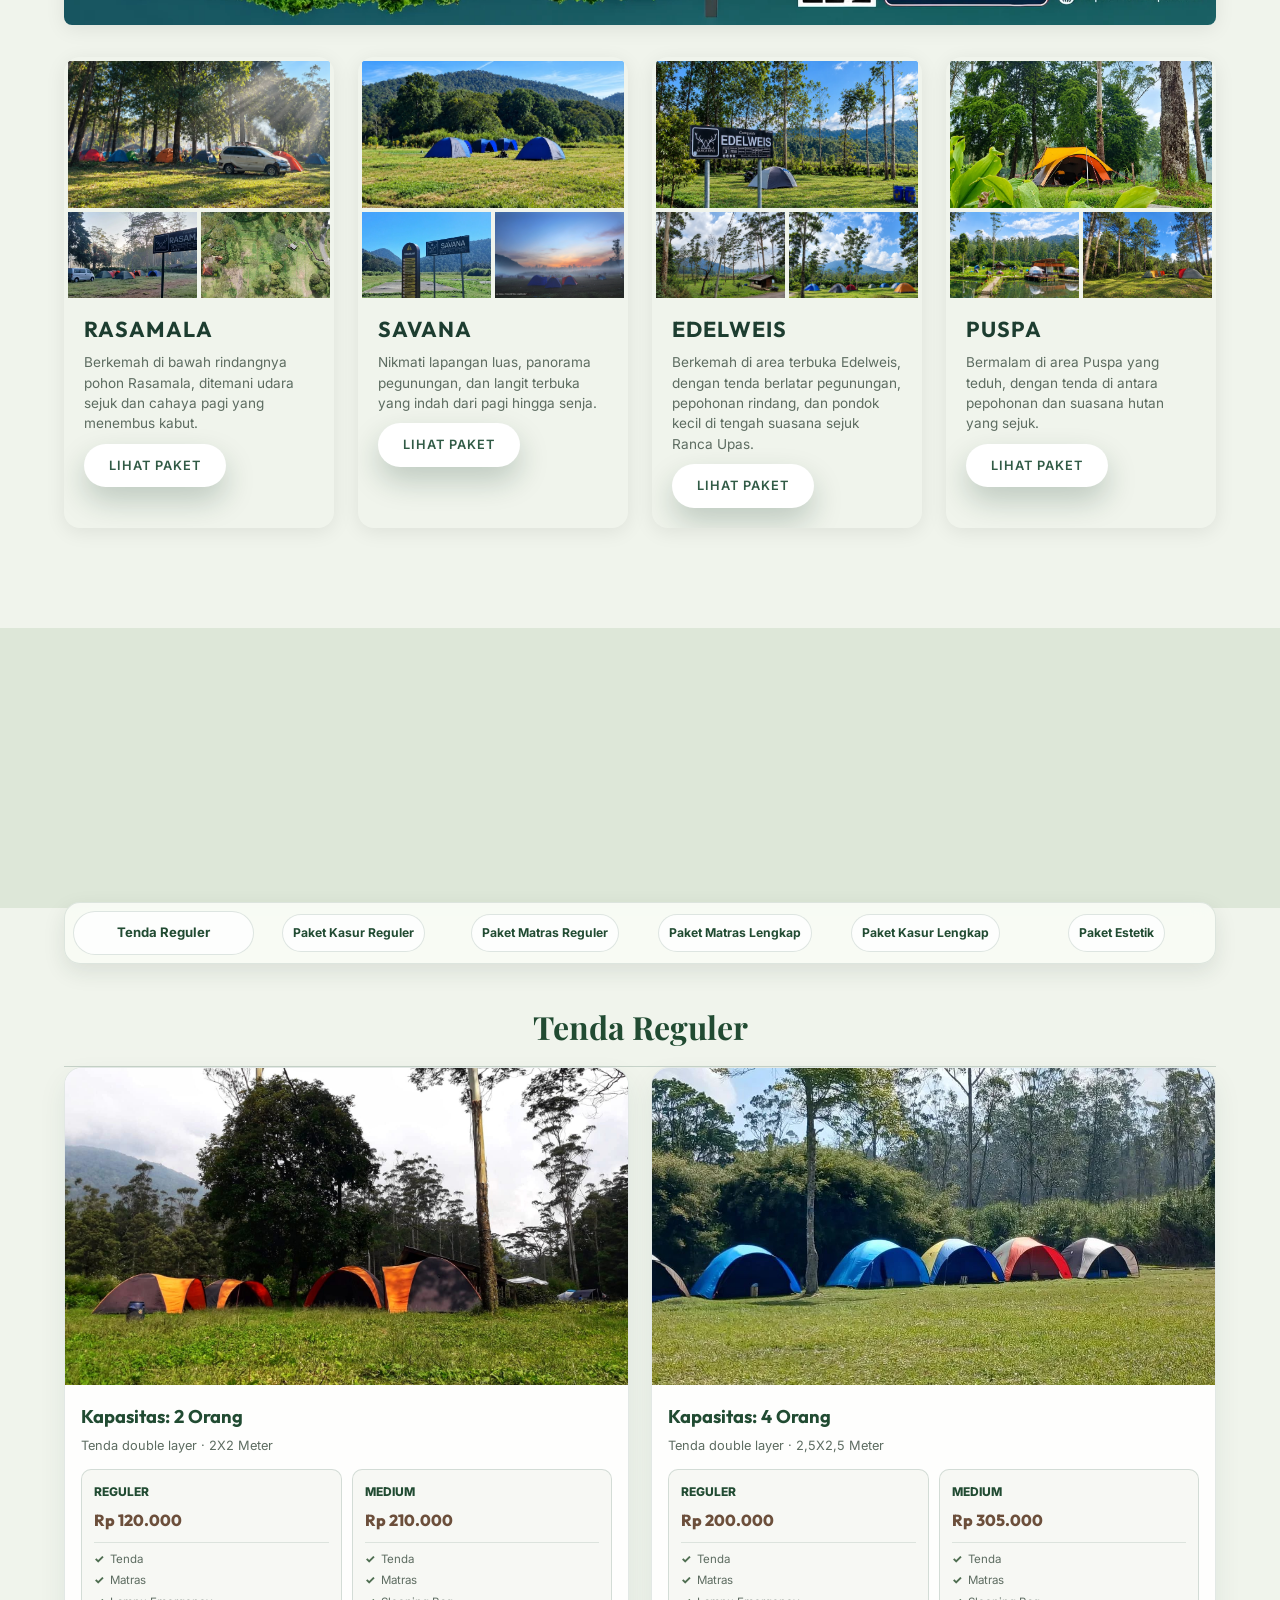
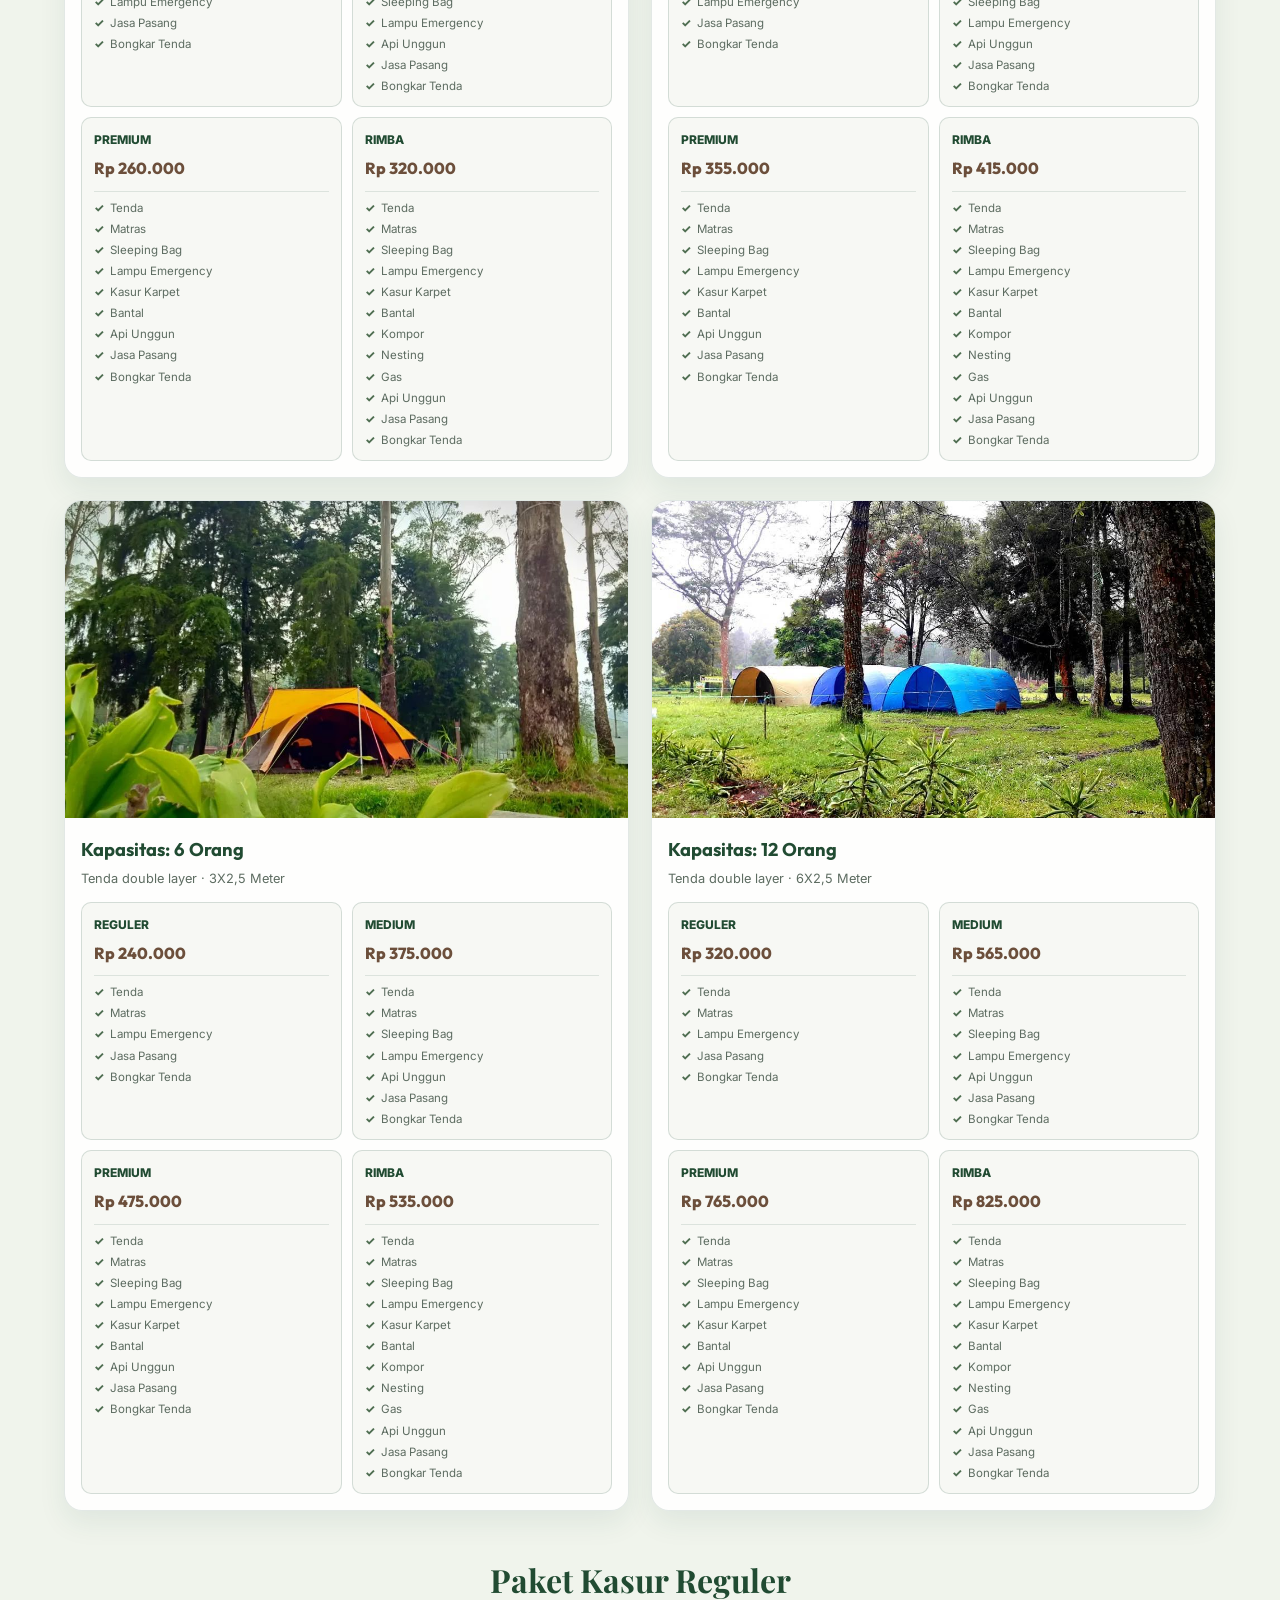
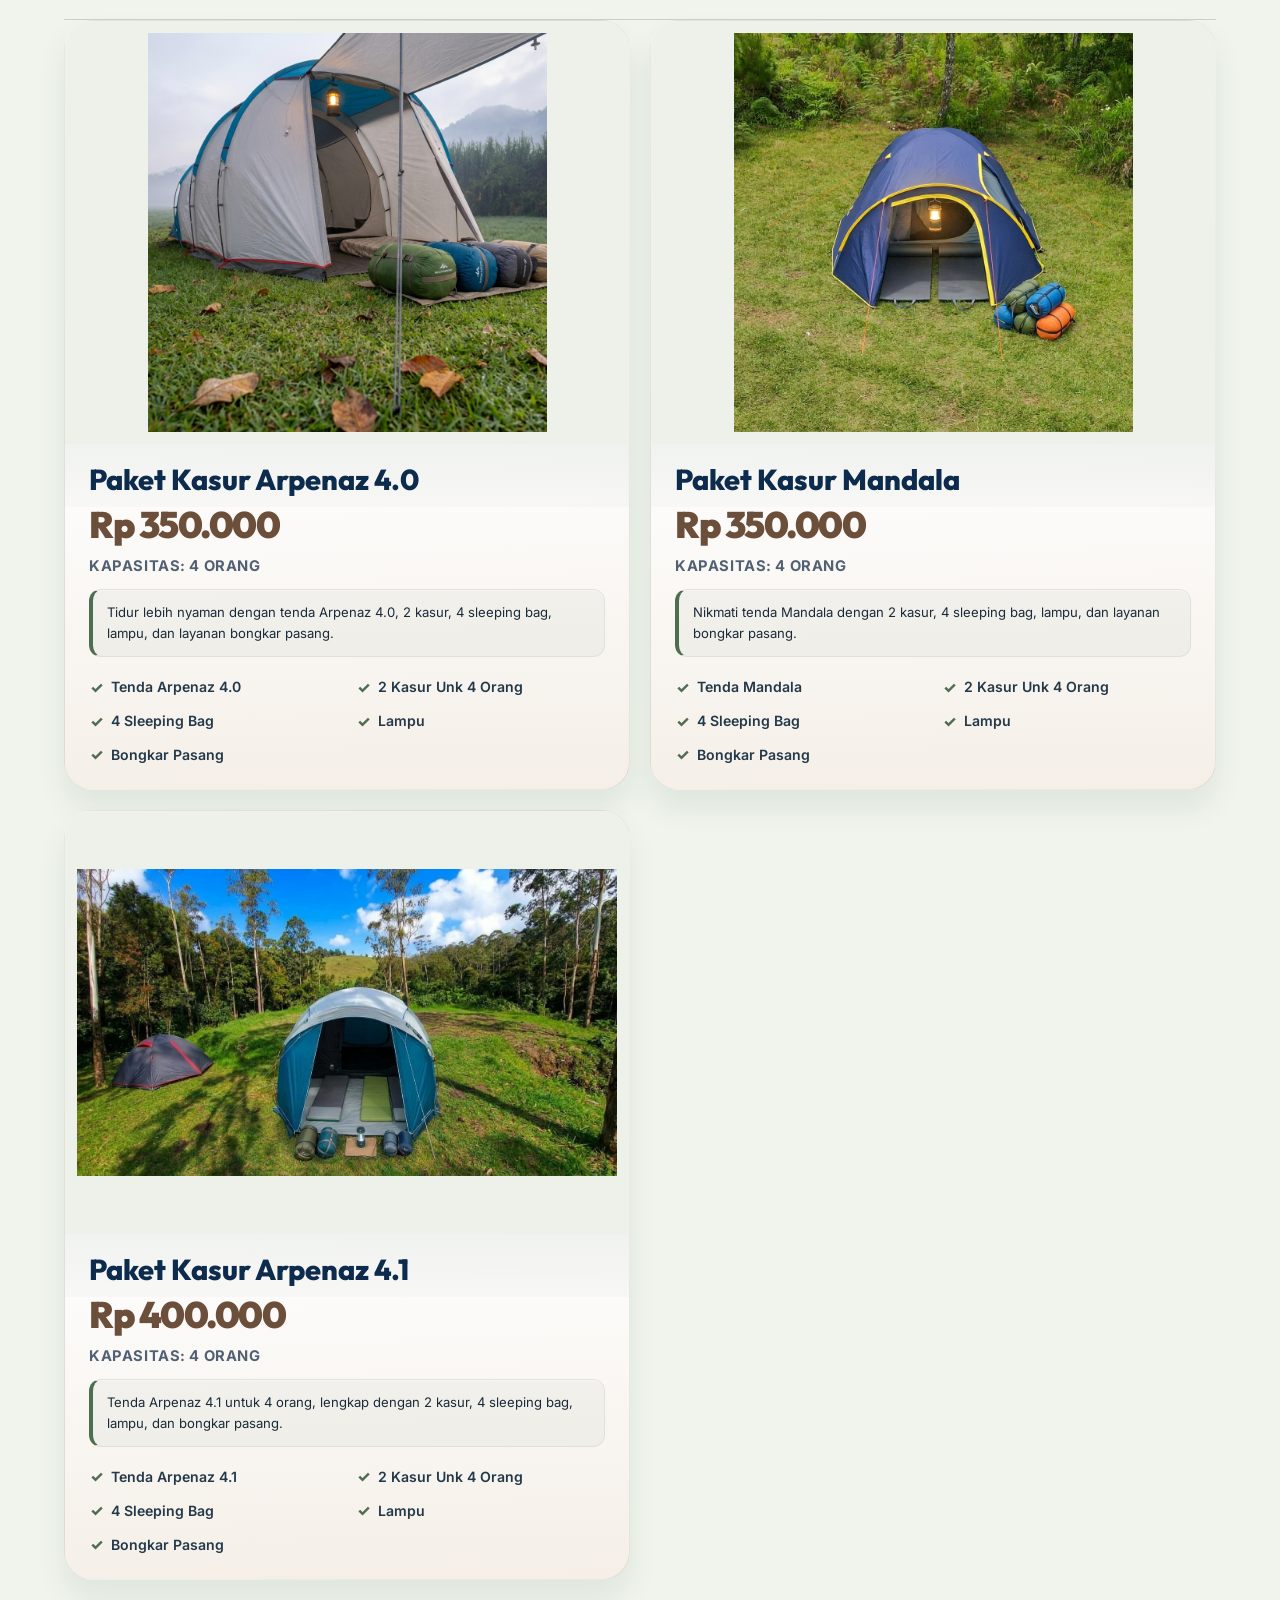
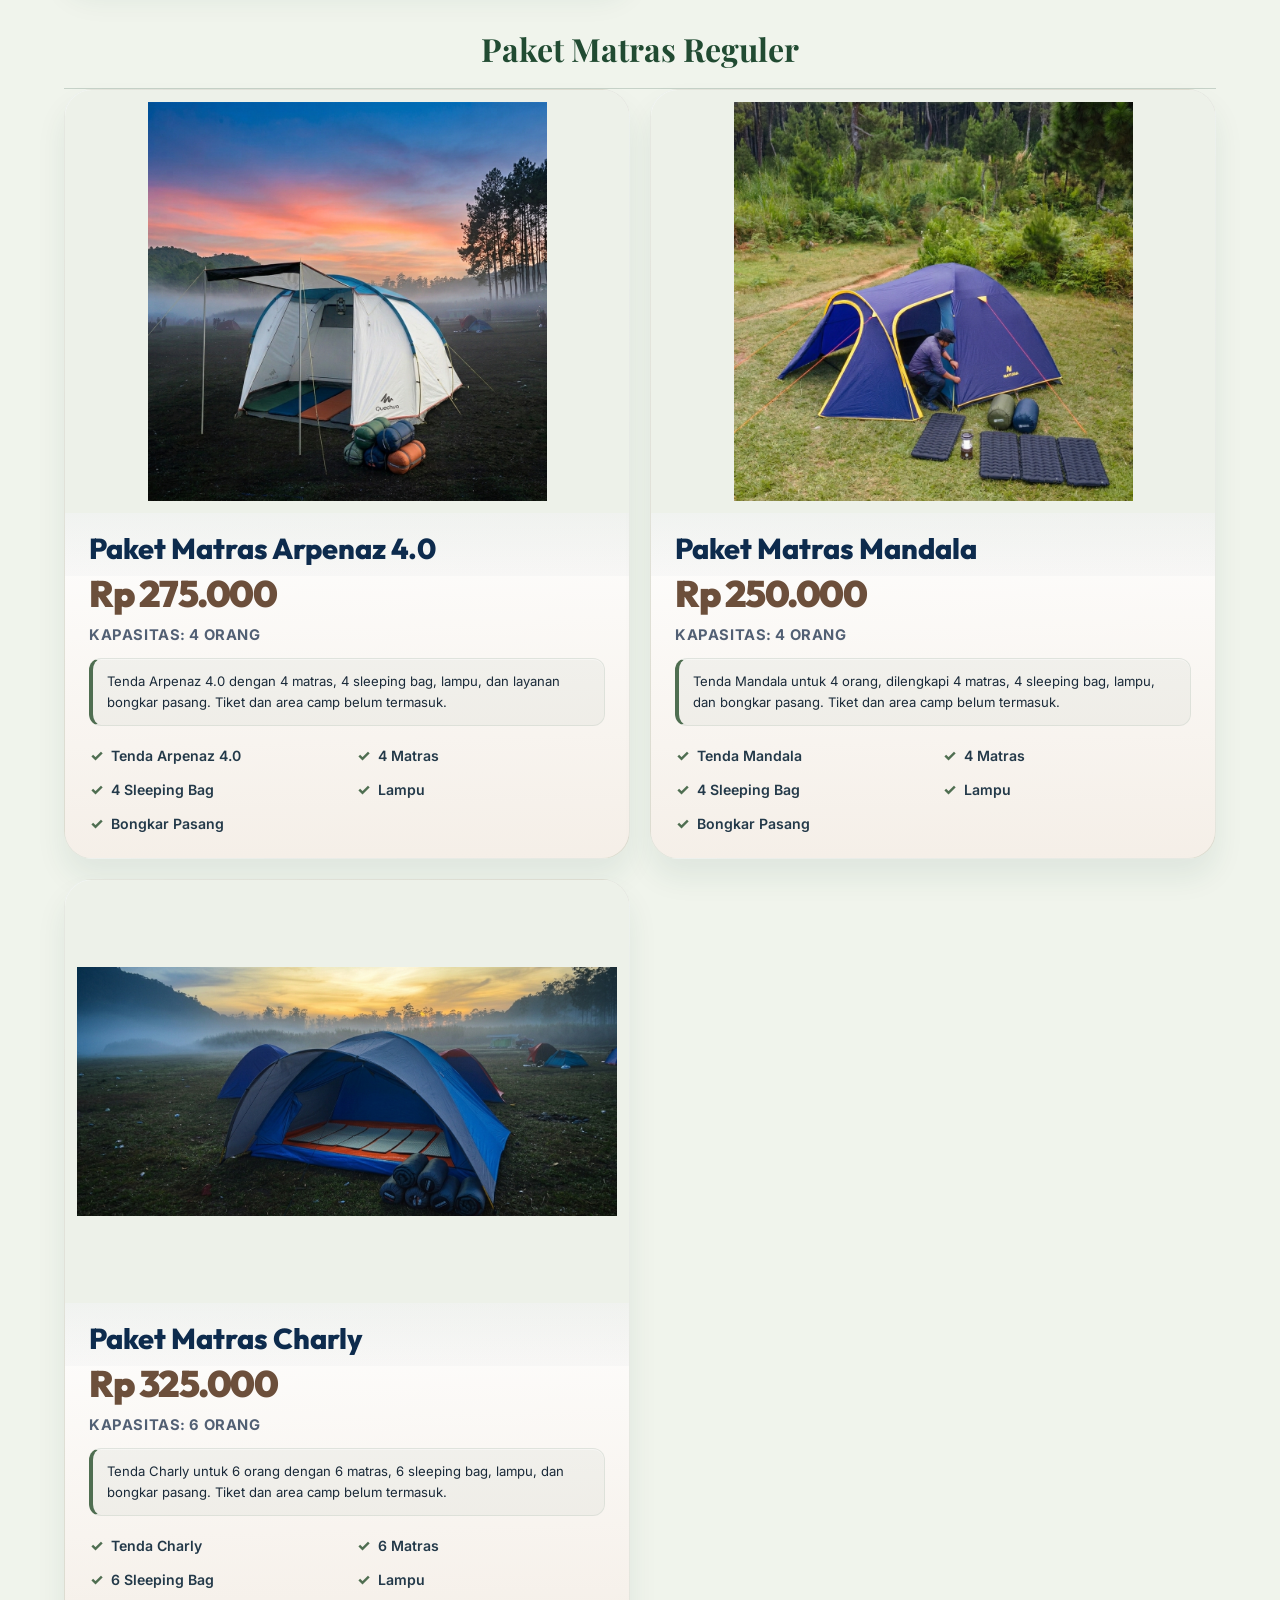
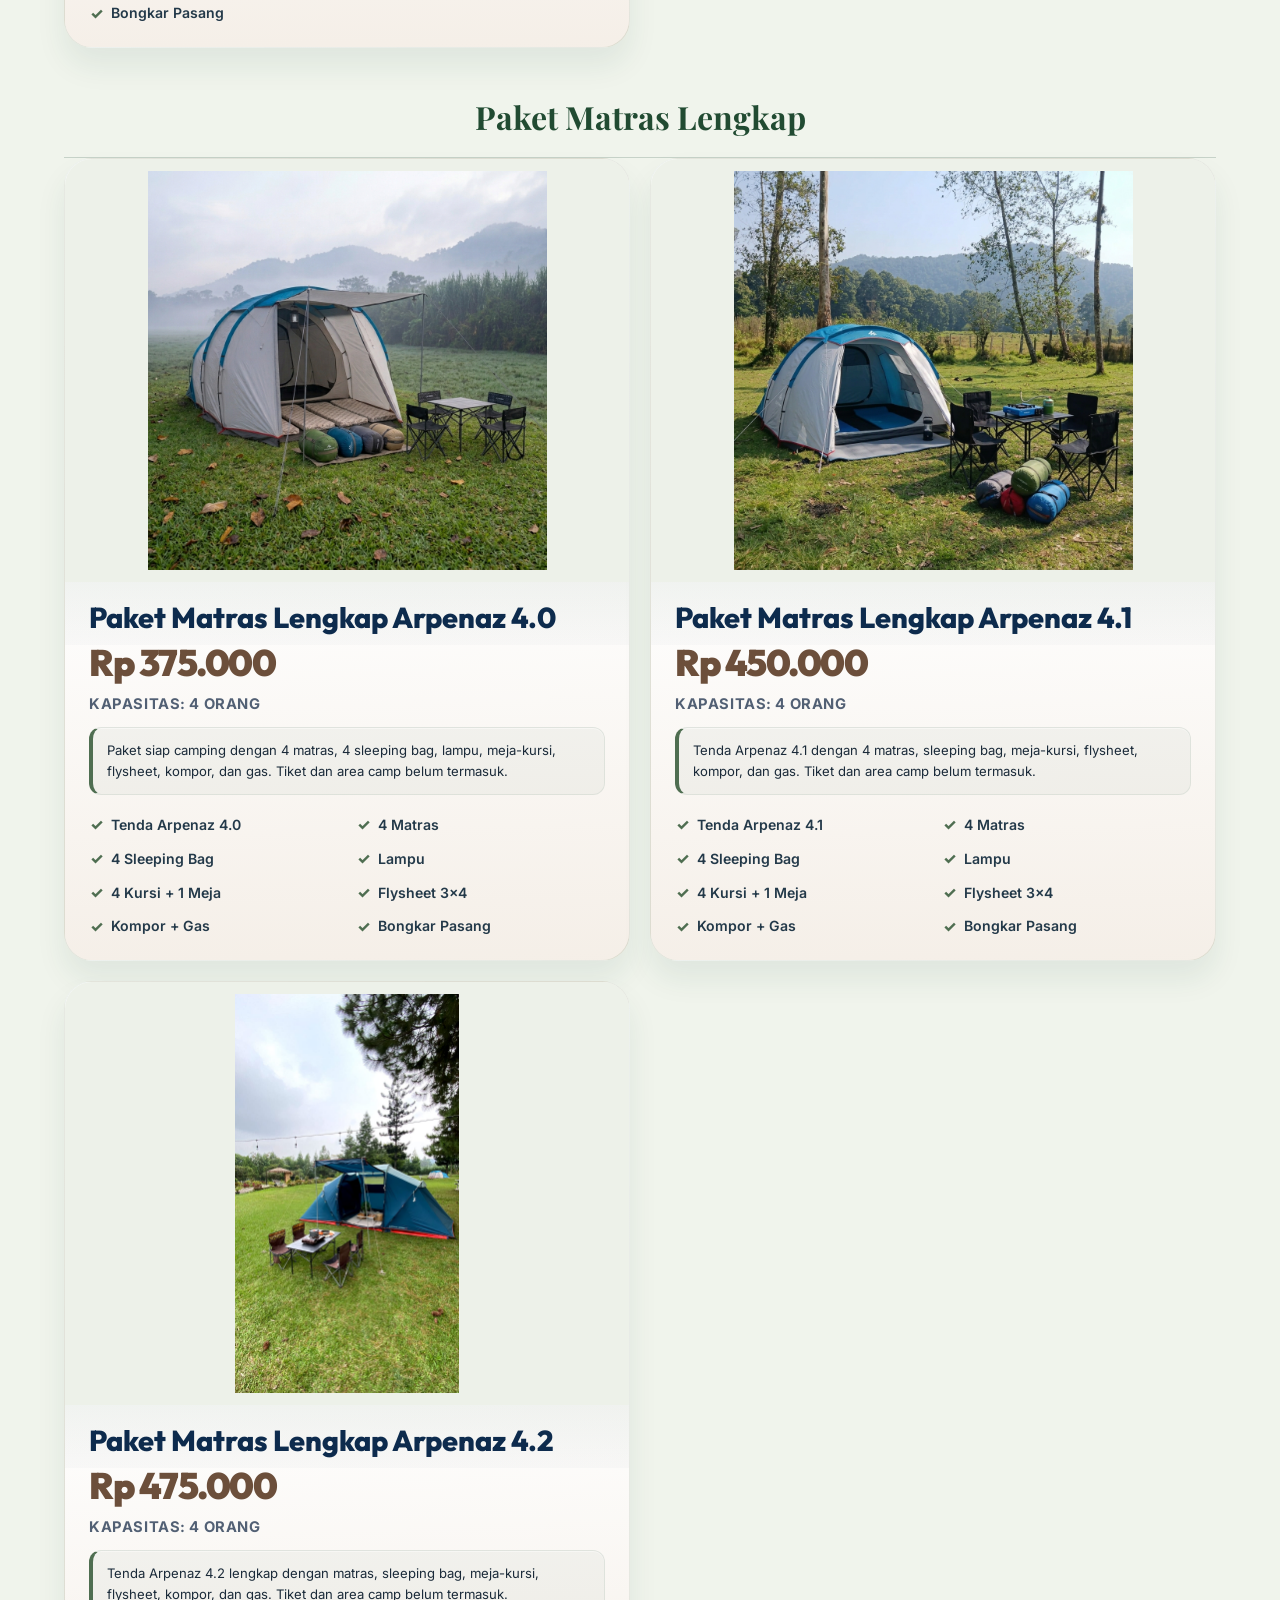
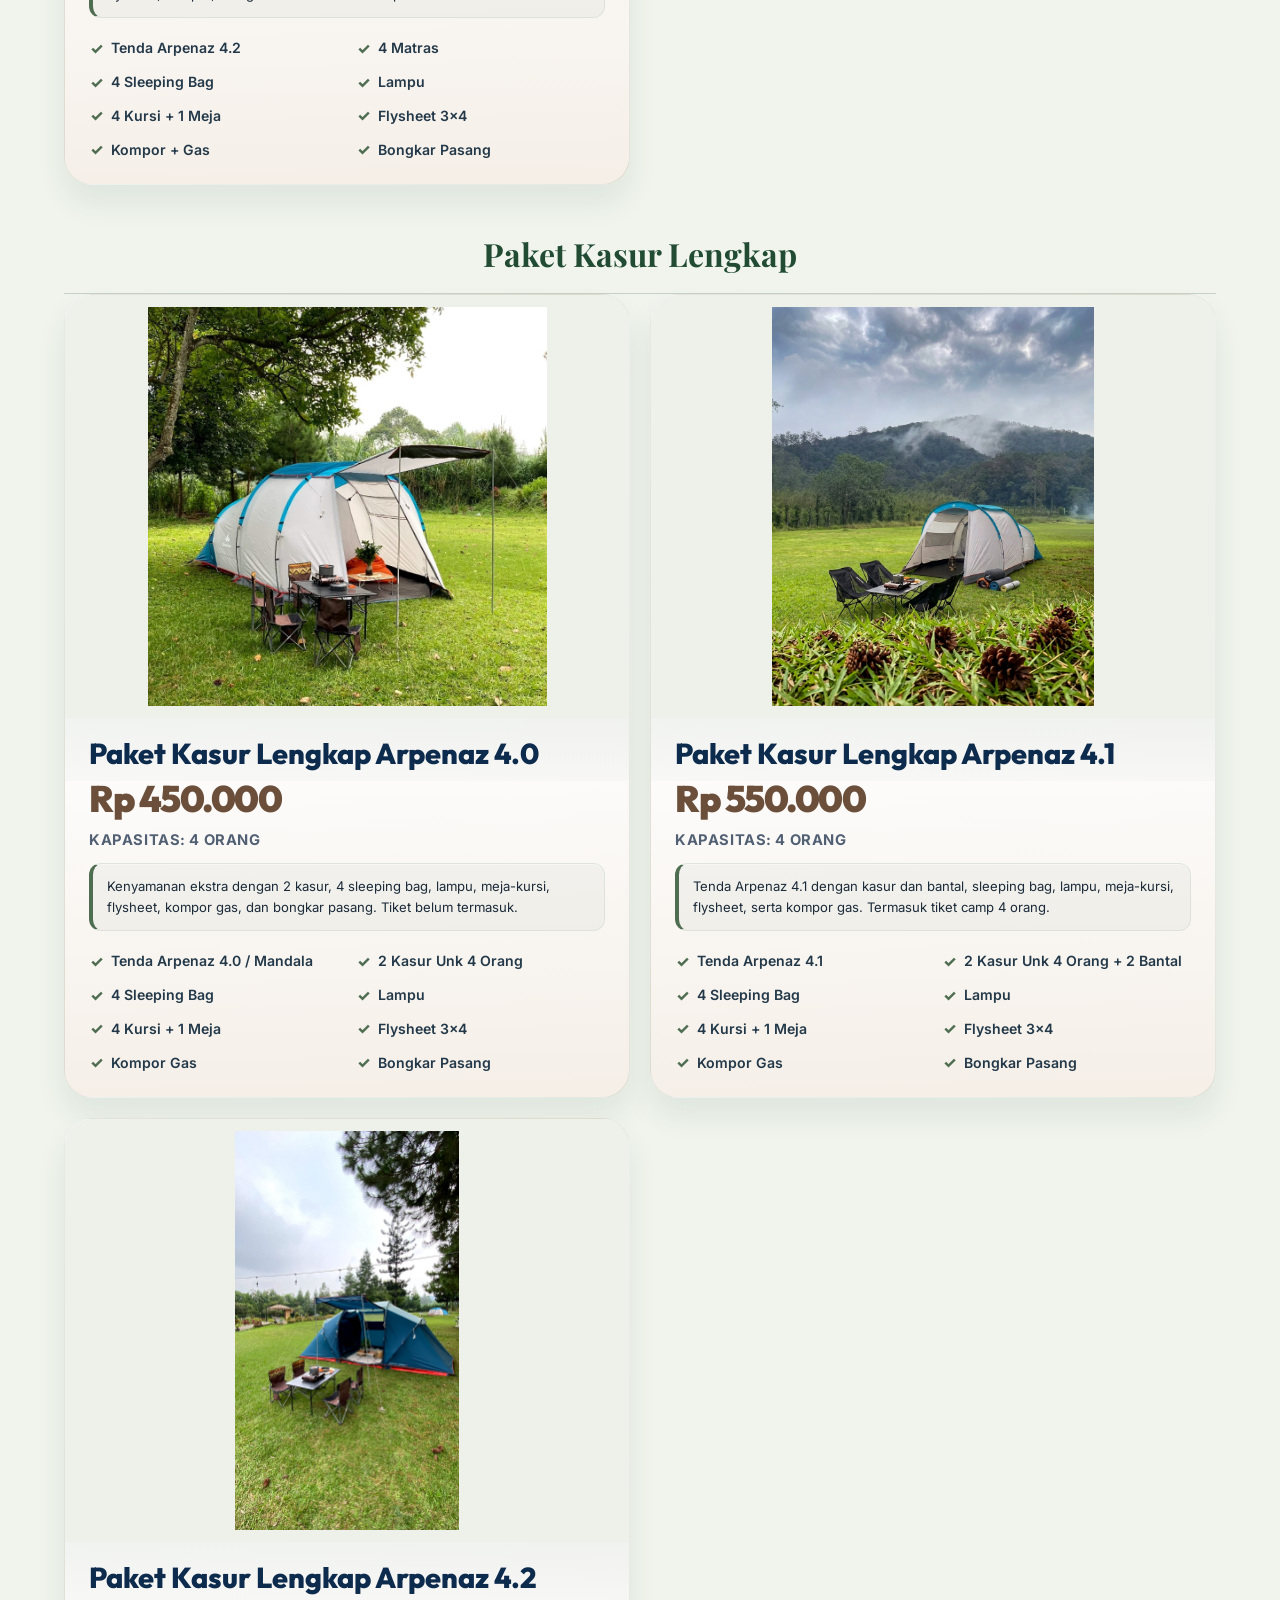
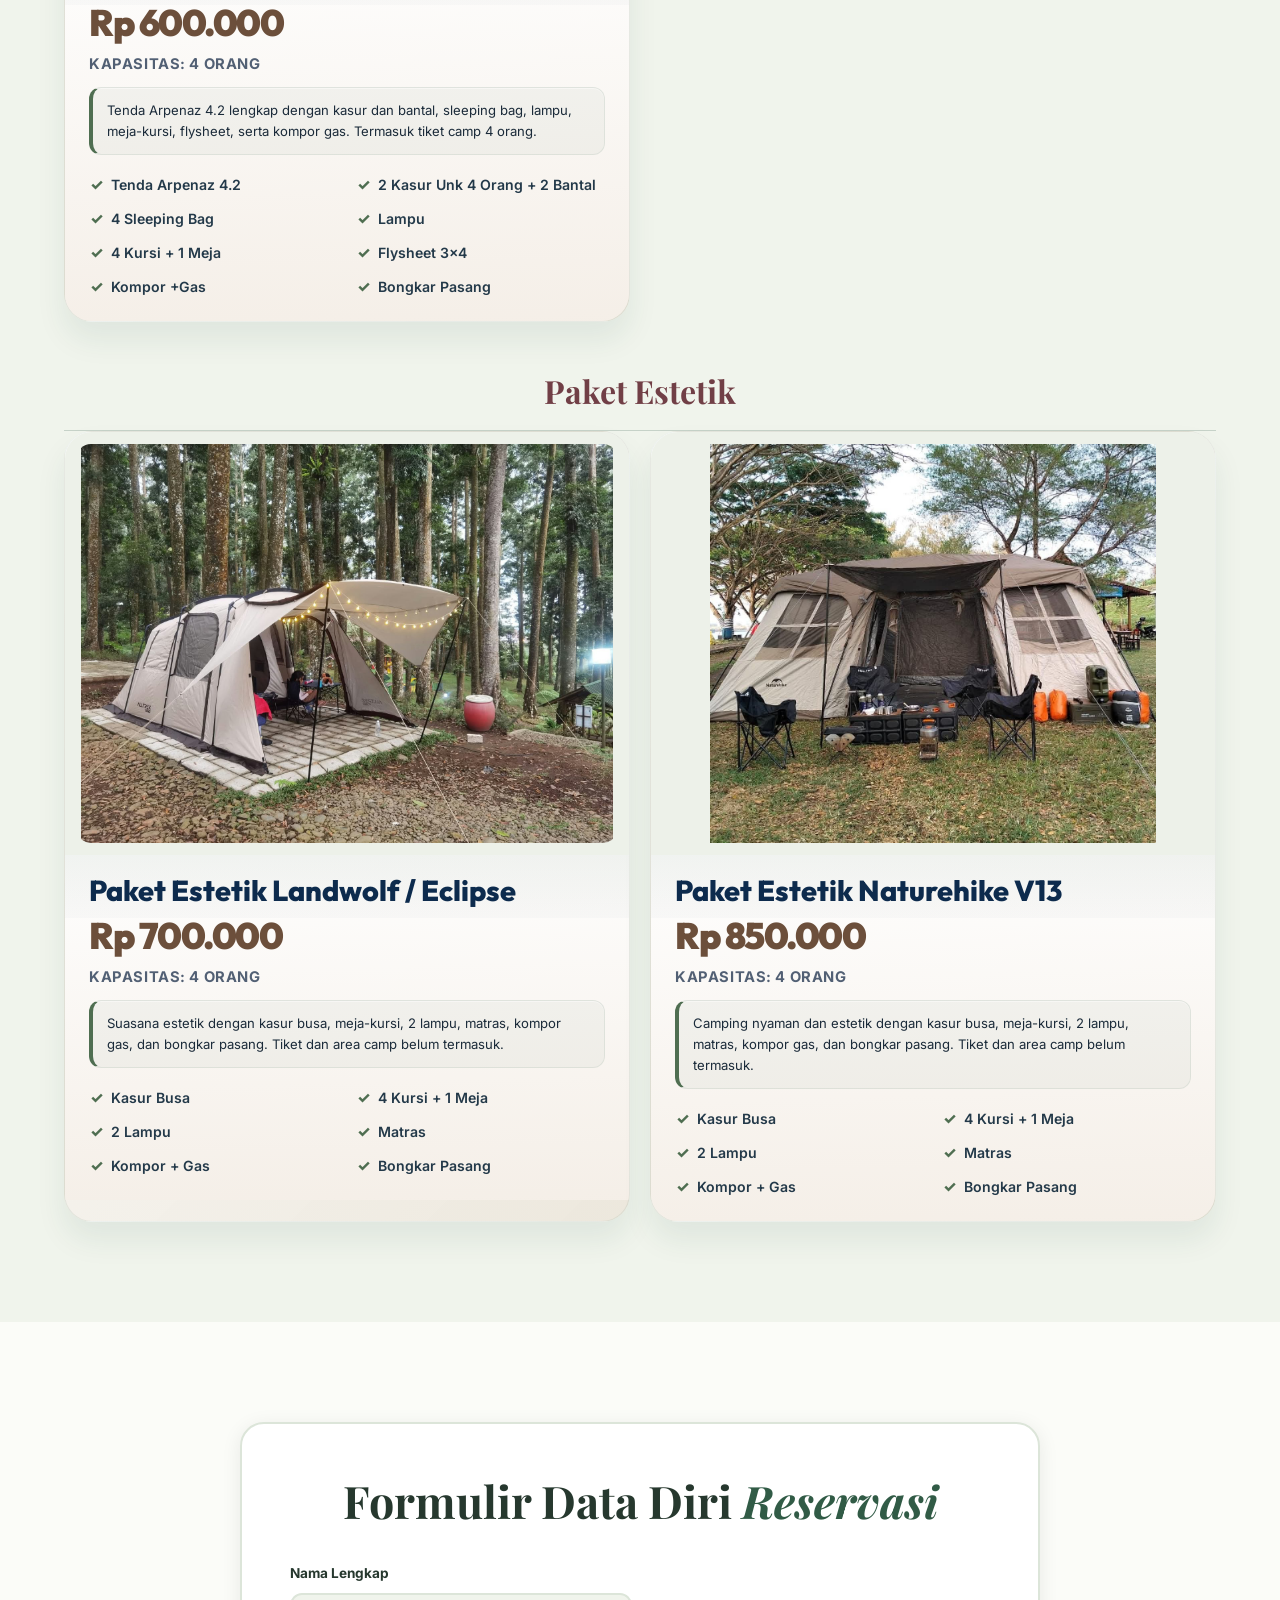
==== commit 39ed399f: "auto: 2026-10-15 11.27.28" ====
--- a/index.html
+++ b/index.html
@@ -9,7 +9,7 @@
     <link rel="preconnect" href="https://fonts.googleapis.com">
     <link rel="preconnect" href="https://fonts.gstatic.com" crossorigin>
     <link href="https://fonts.googleapis.com/css2?family=Playfair+Display:ital,wght@0,400;0,500;0,600;0,700;1,400;1,500&family=Inter:wght@300;400;500;600;700&family=Outfit:wght@300;400;500;600;700&display=swap" rel="stylesheet">
-    <link rel="stylesheet" href="style.css?v=e0410704bed5">
+    <link rel="stylesheet" href="style.css?v=dd909db7c600">
 </head>
 <body>
     <!-- Navigation -->
--- a/style.css
+++ b/style.css
@@ -1355,8 +1355,13 @@
 }
 
 .paket-category-grid:not(.regular-tent-capacity-grid) .paket-card-image {
-    aspect-ratio: 16 / 9;
-    padding: 14px;
+    aspect-ratio: 4 / 3;
+    padding: 12px;
+    background: #edf1e9;
+}
+
+.paket-category-grid:not(.regular-tent-capacity-grid) .paket-card-image::before {
+    display: none;
 }
 
 .paket-category-grid:not(.regular-tent-capacity-grid) .paket-card-image img {
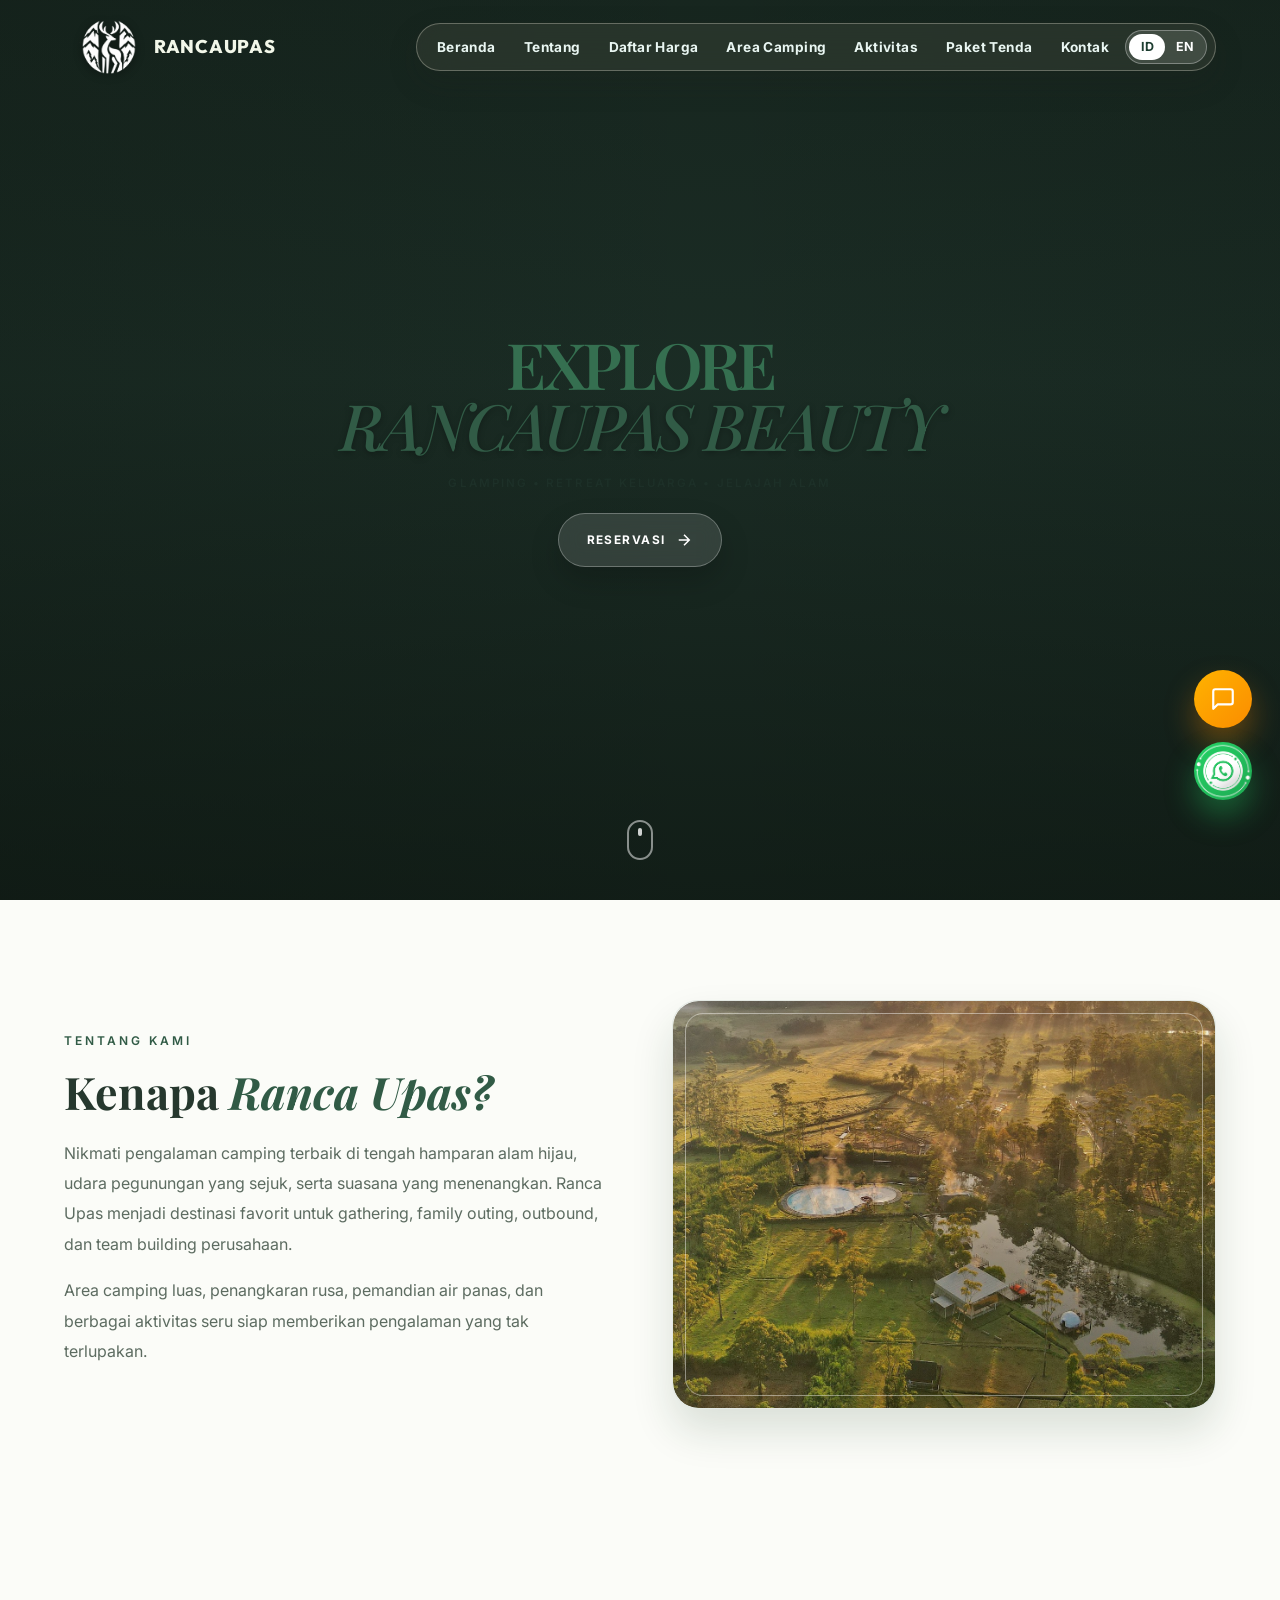
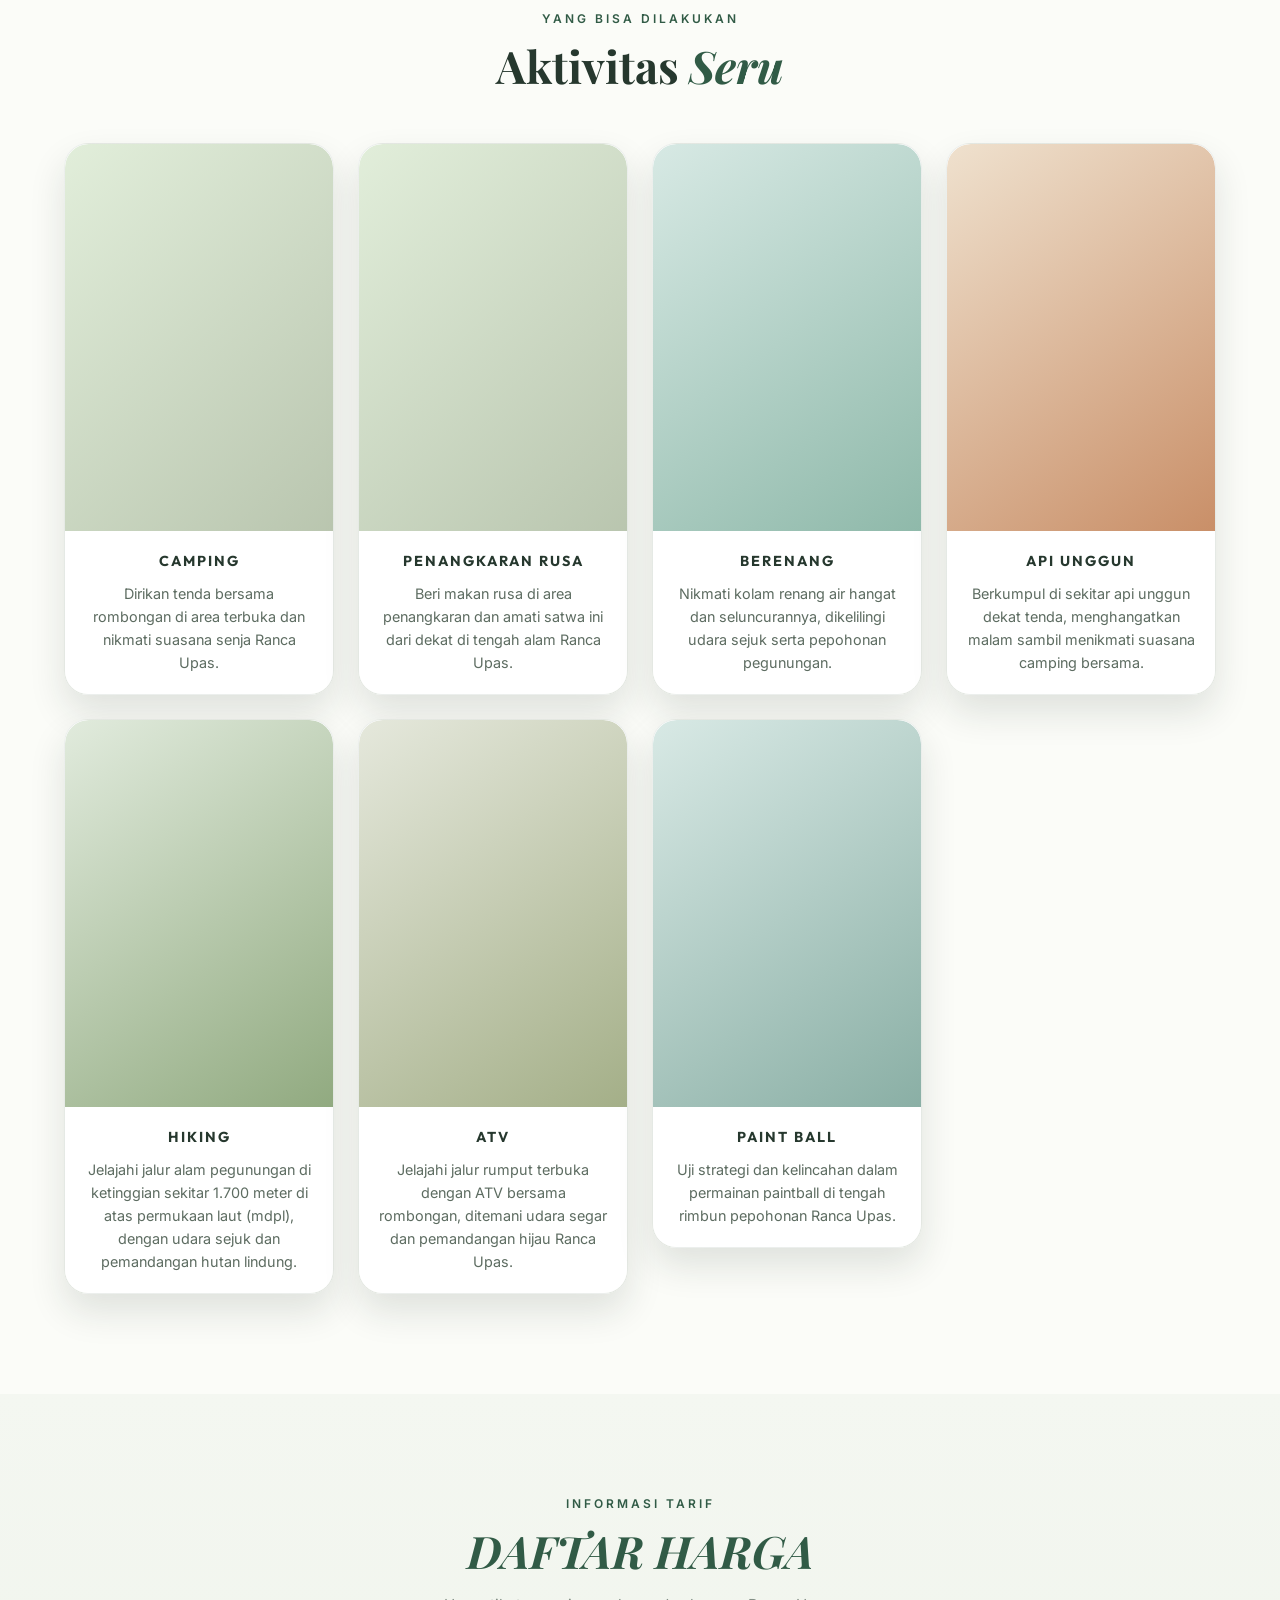
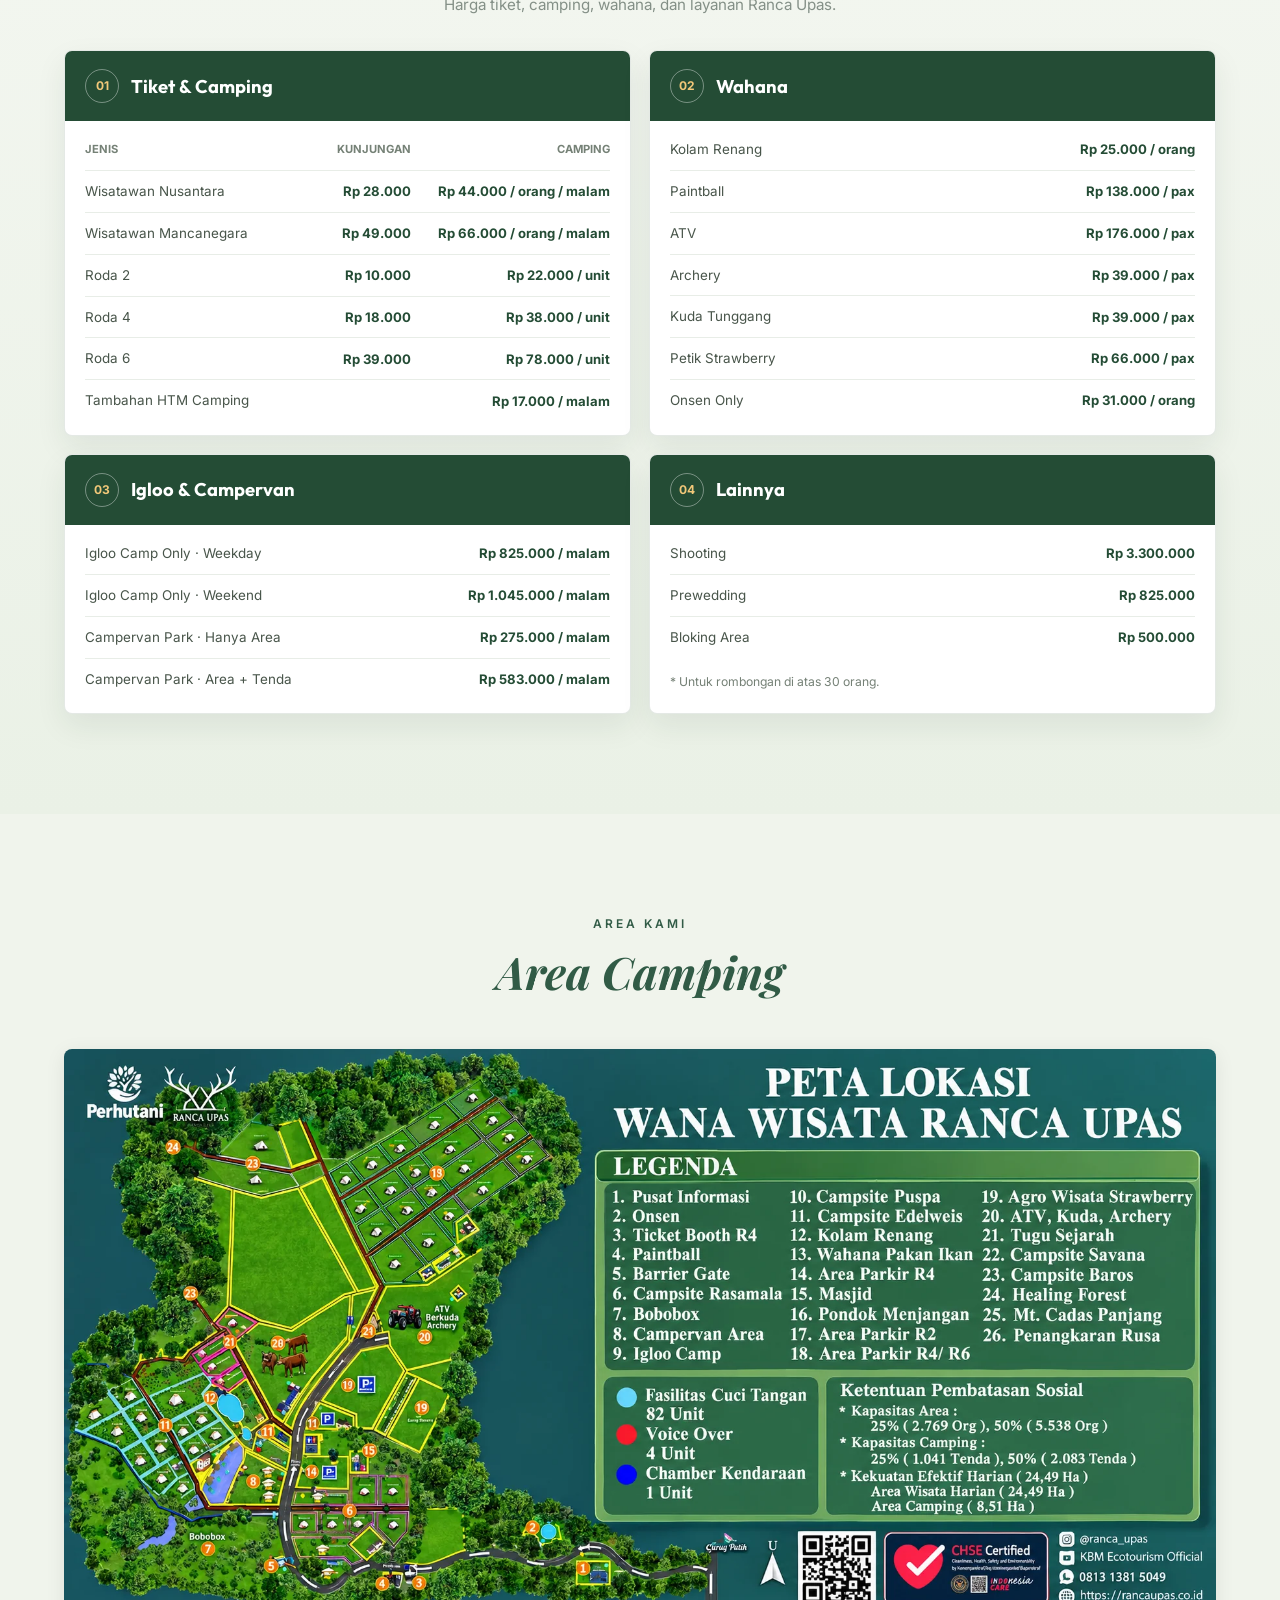
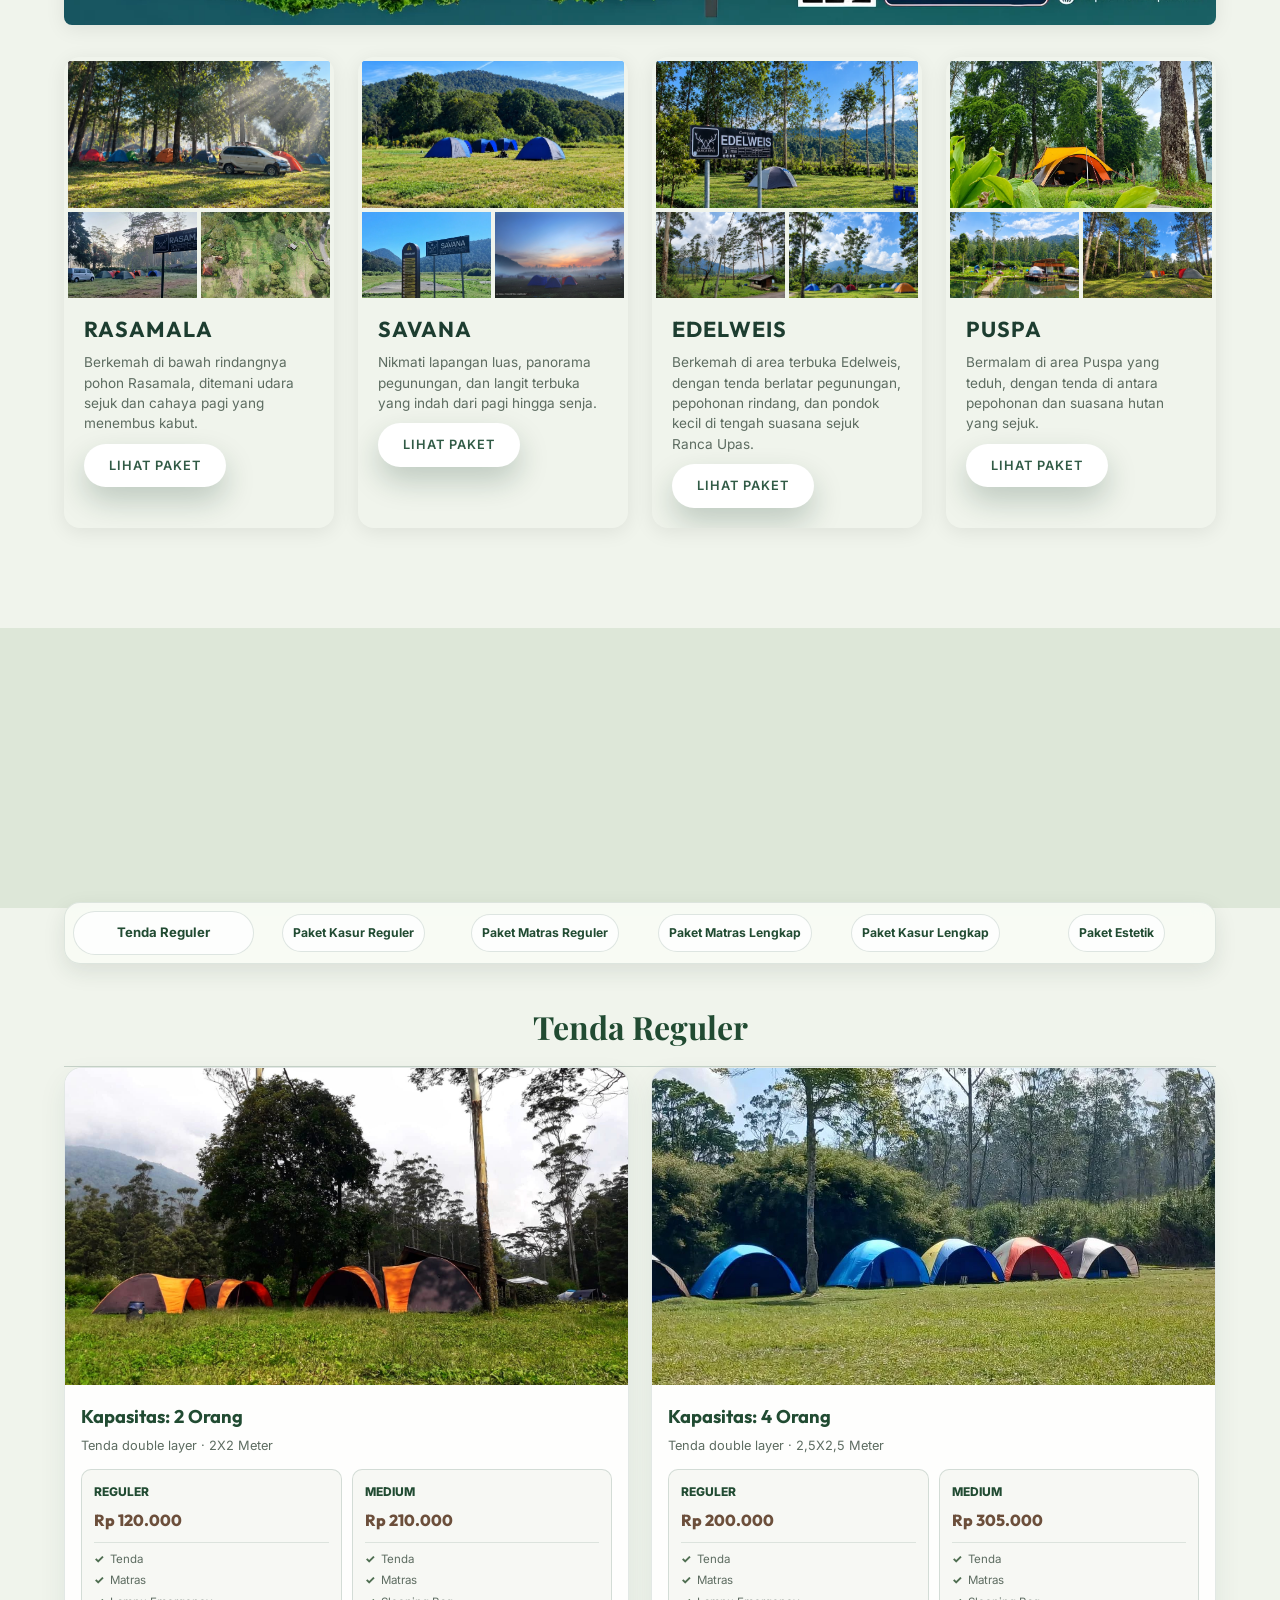
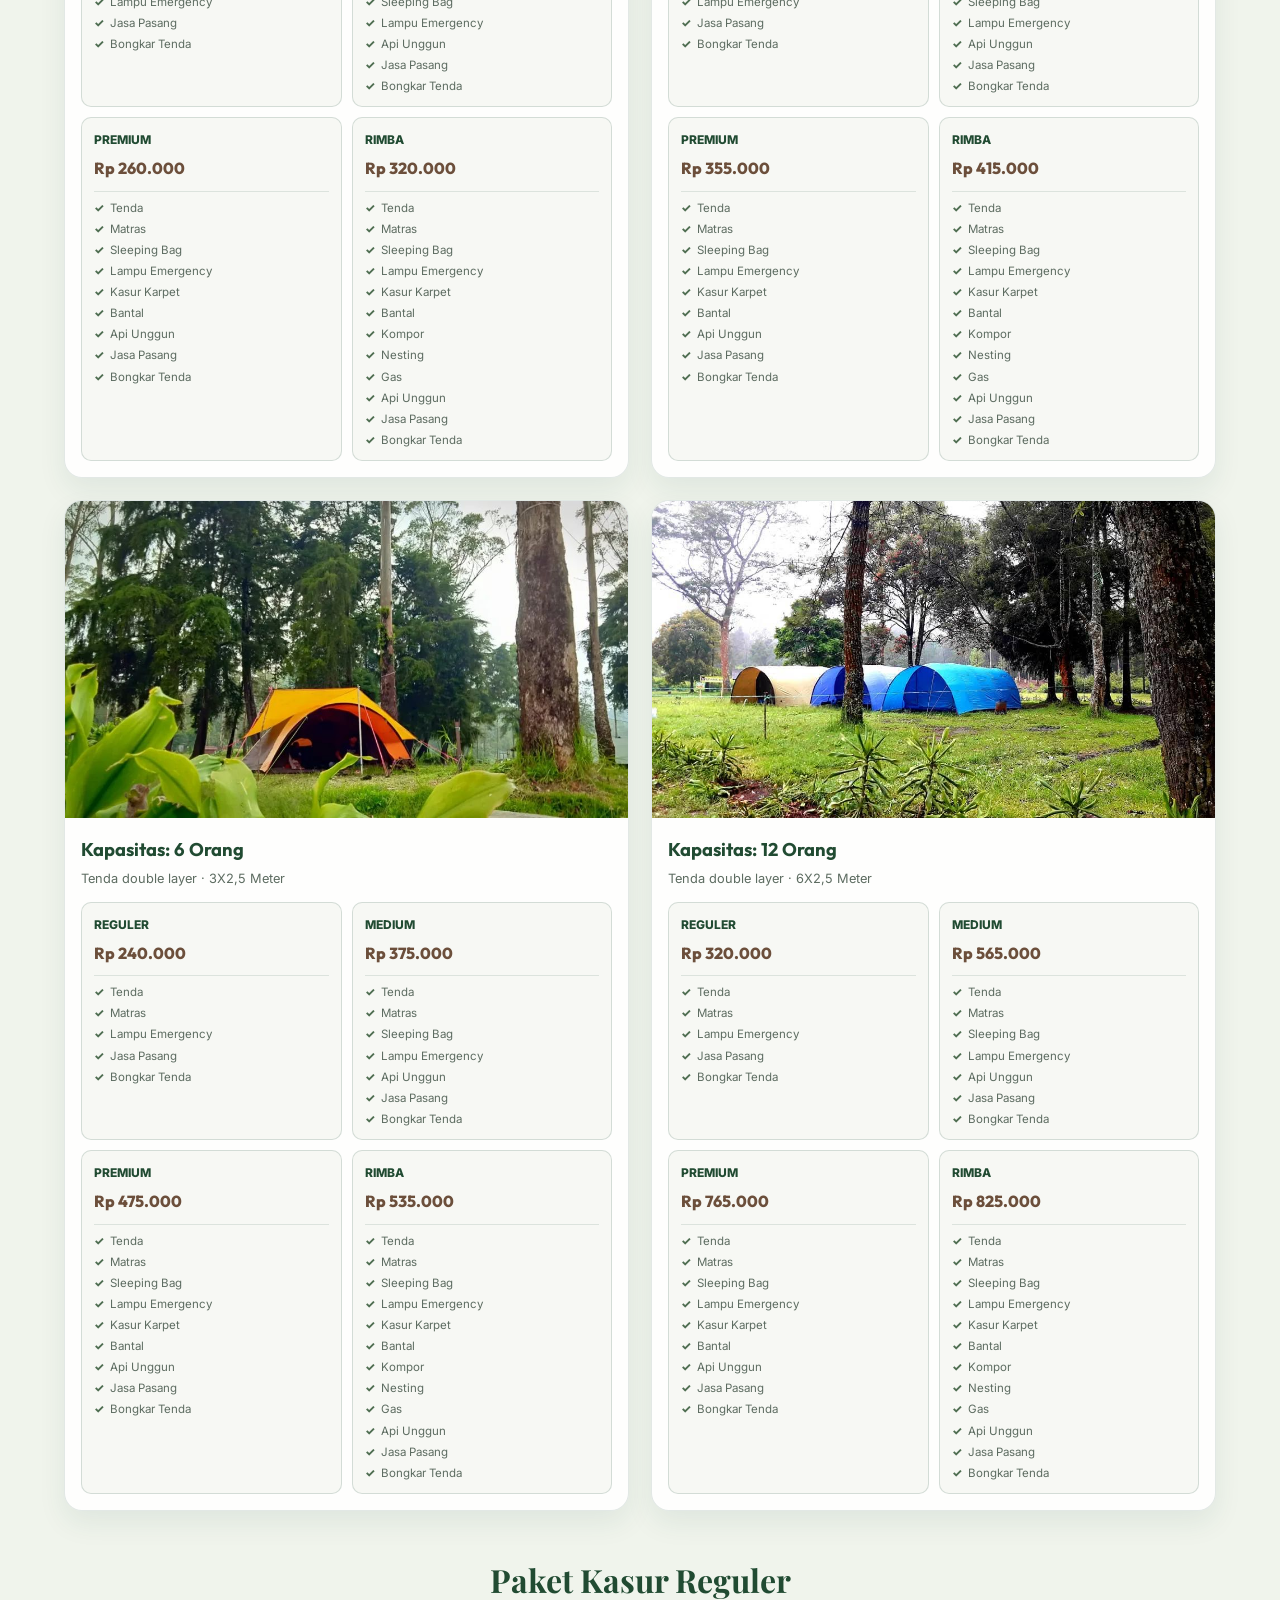
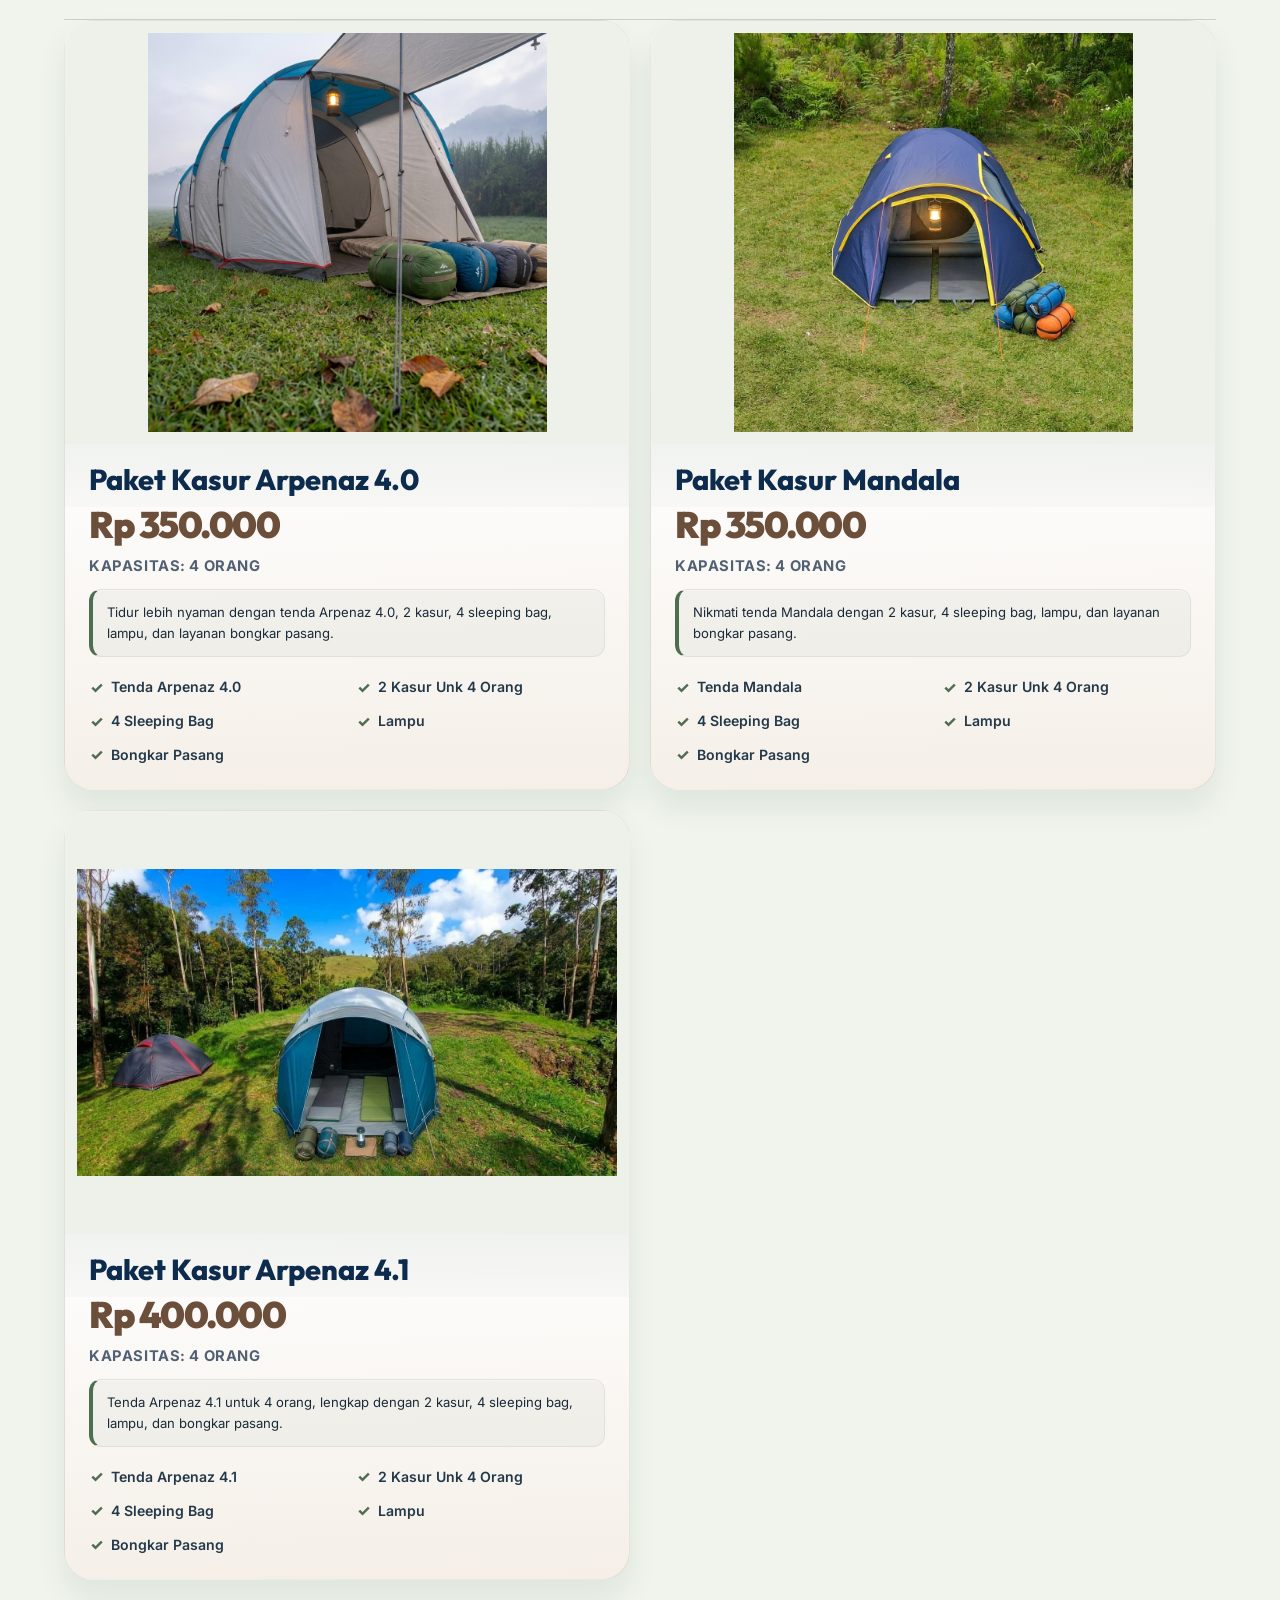
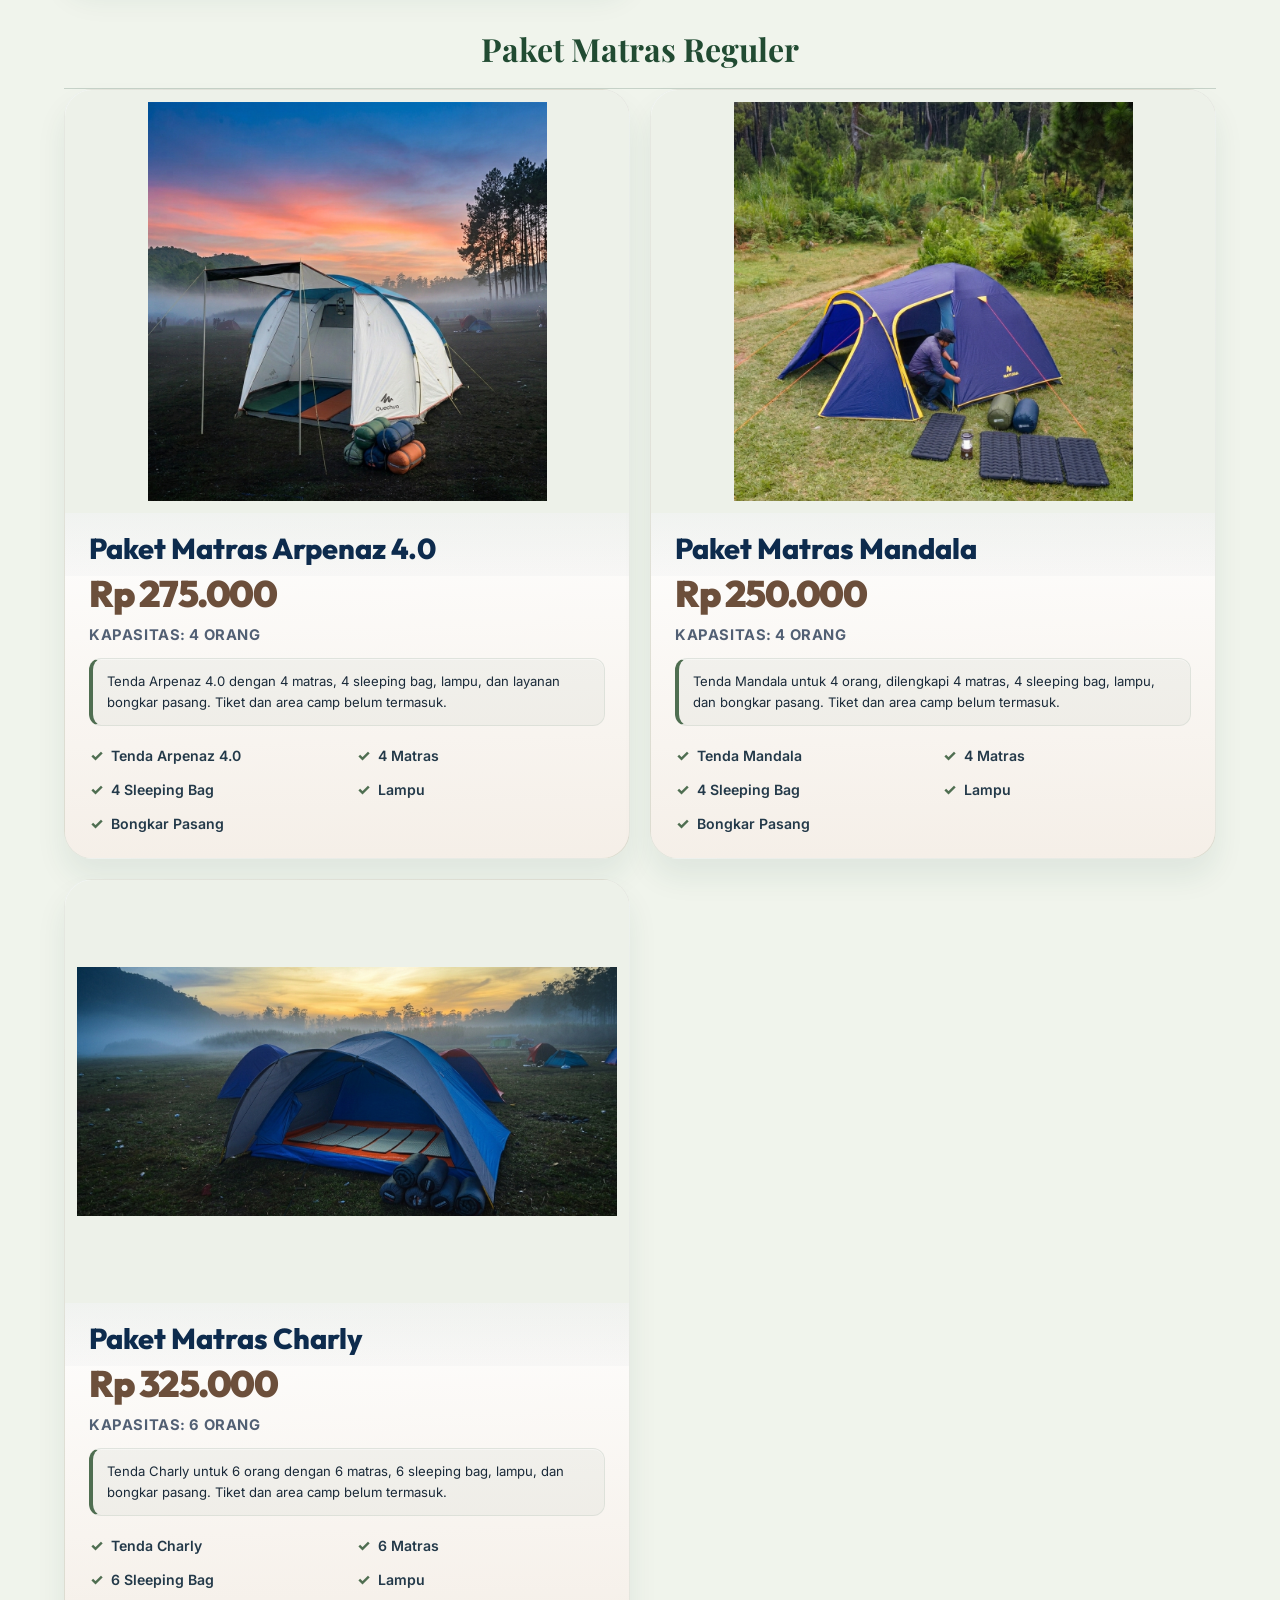
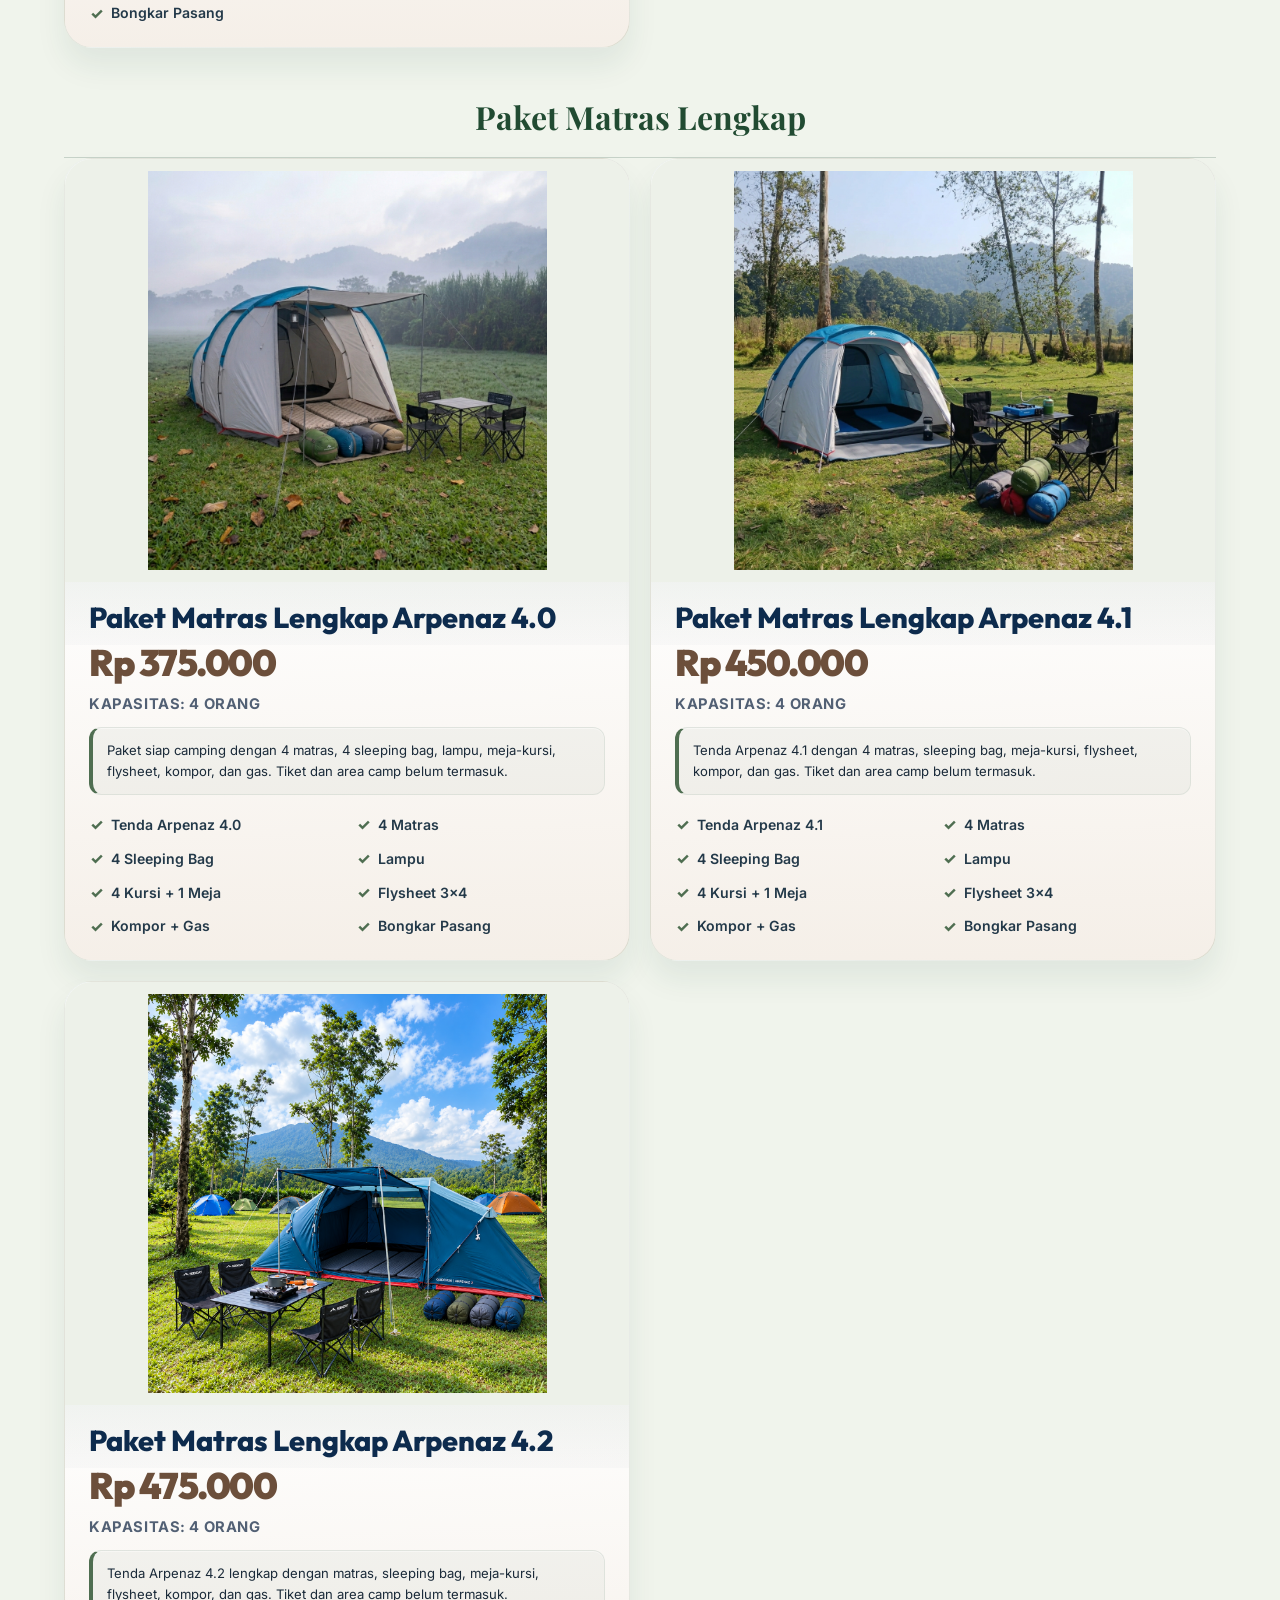
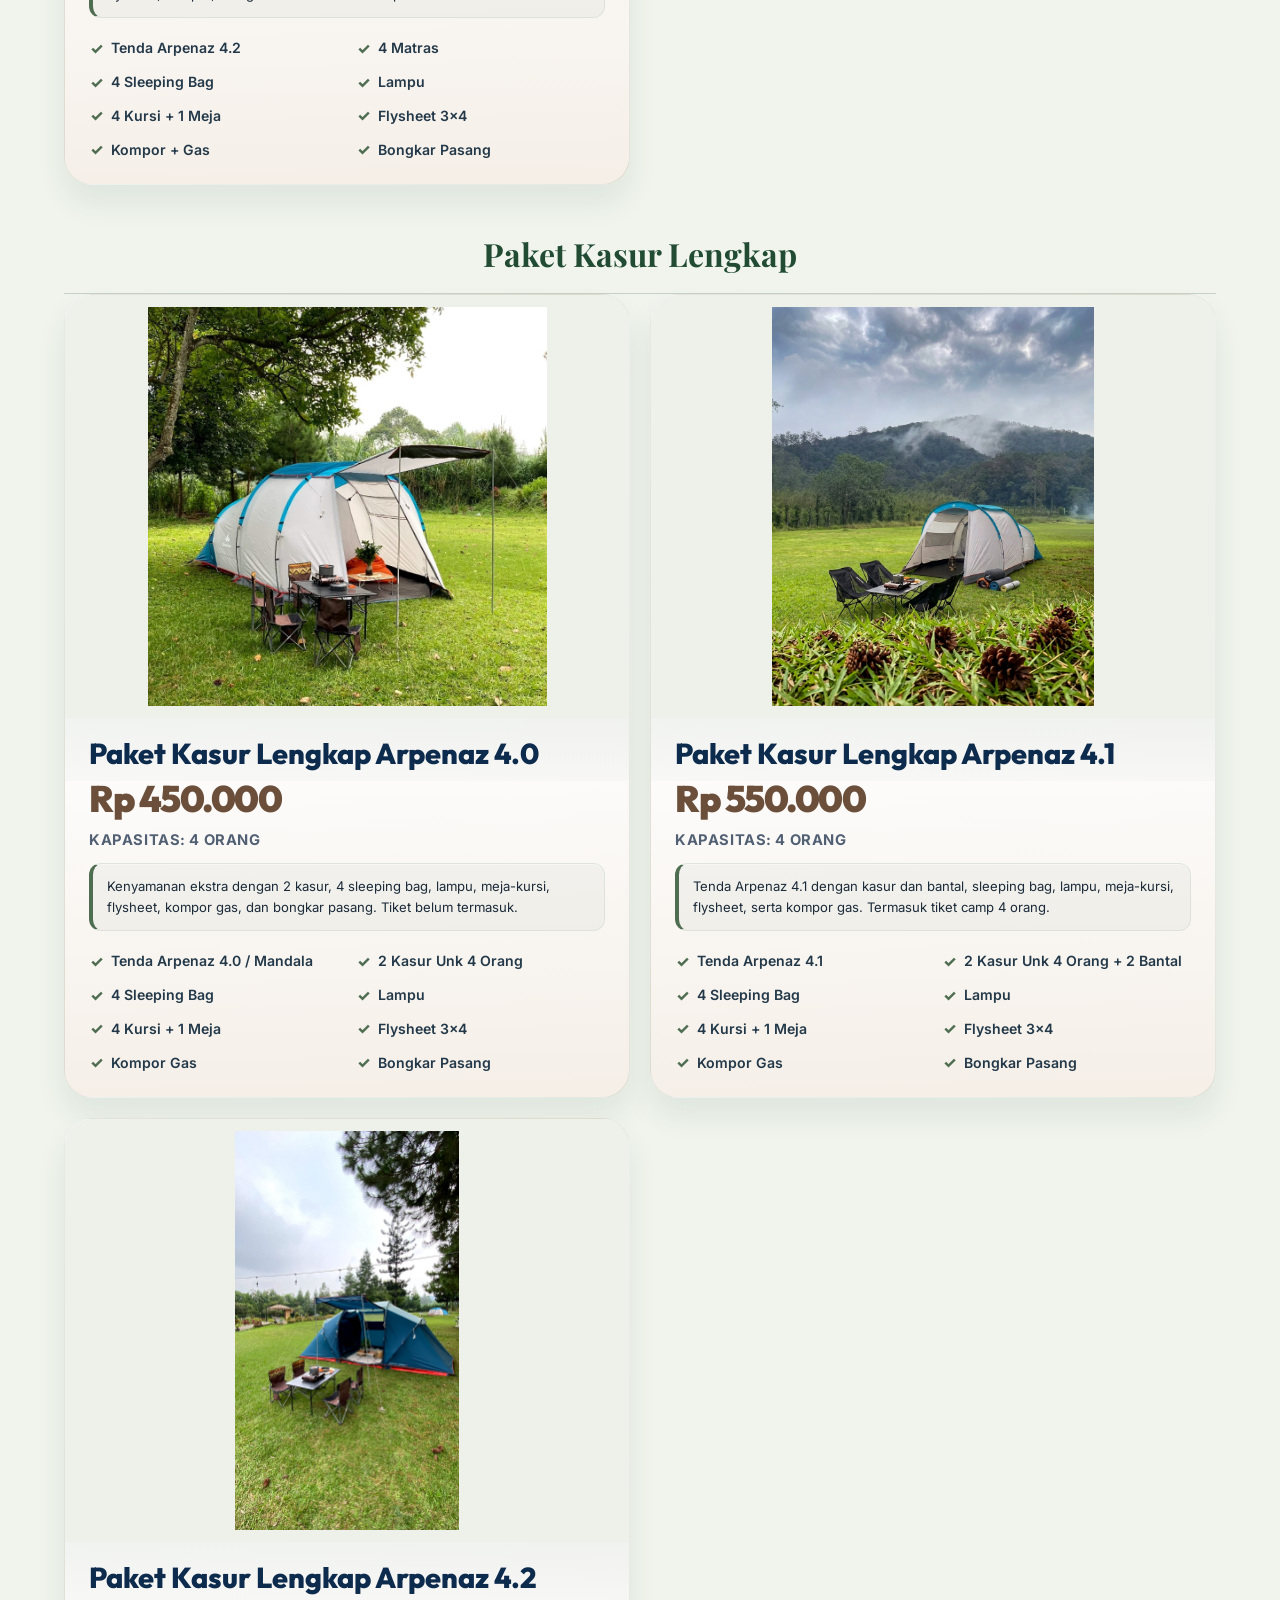
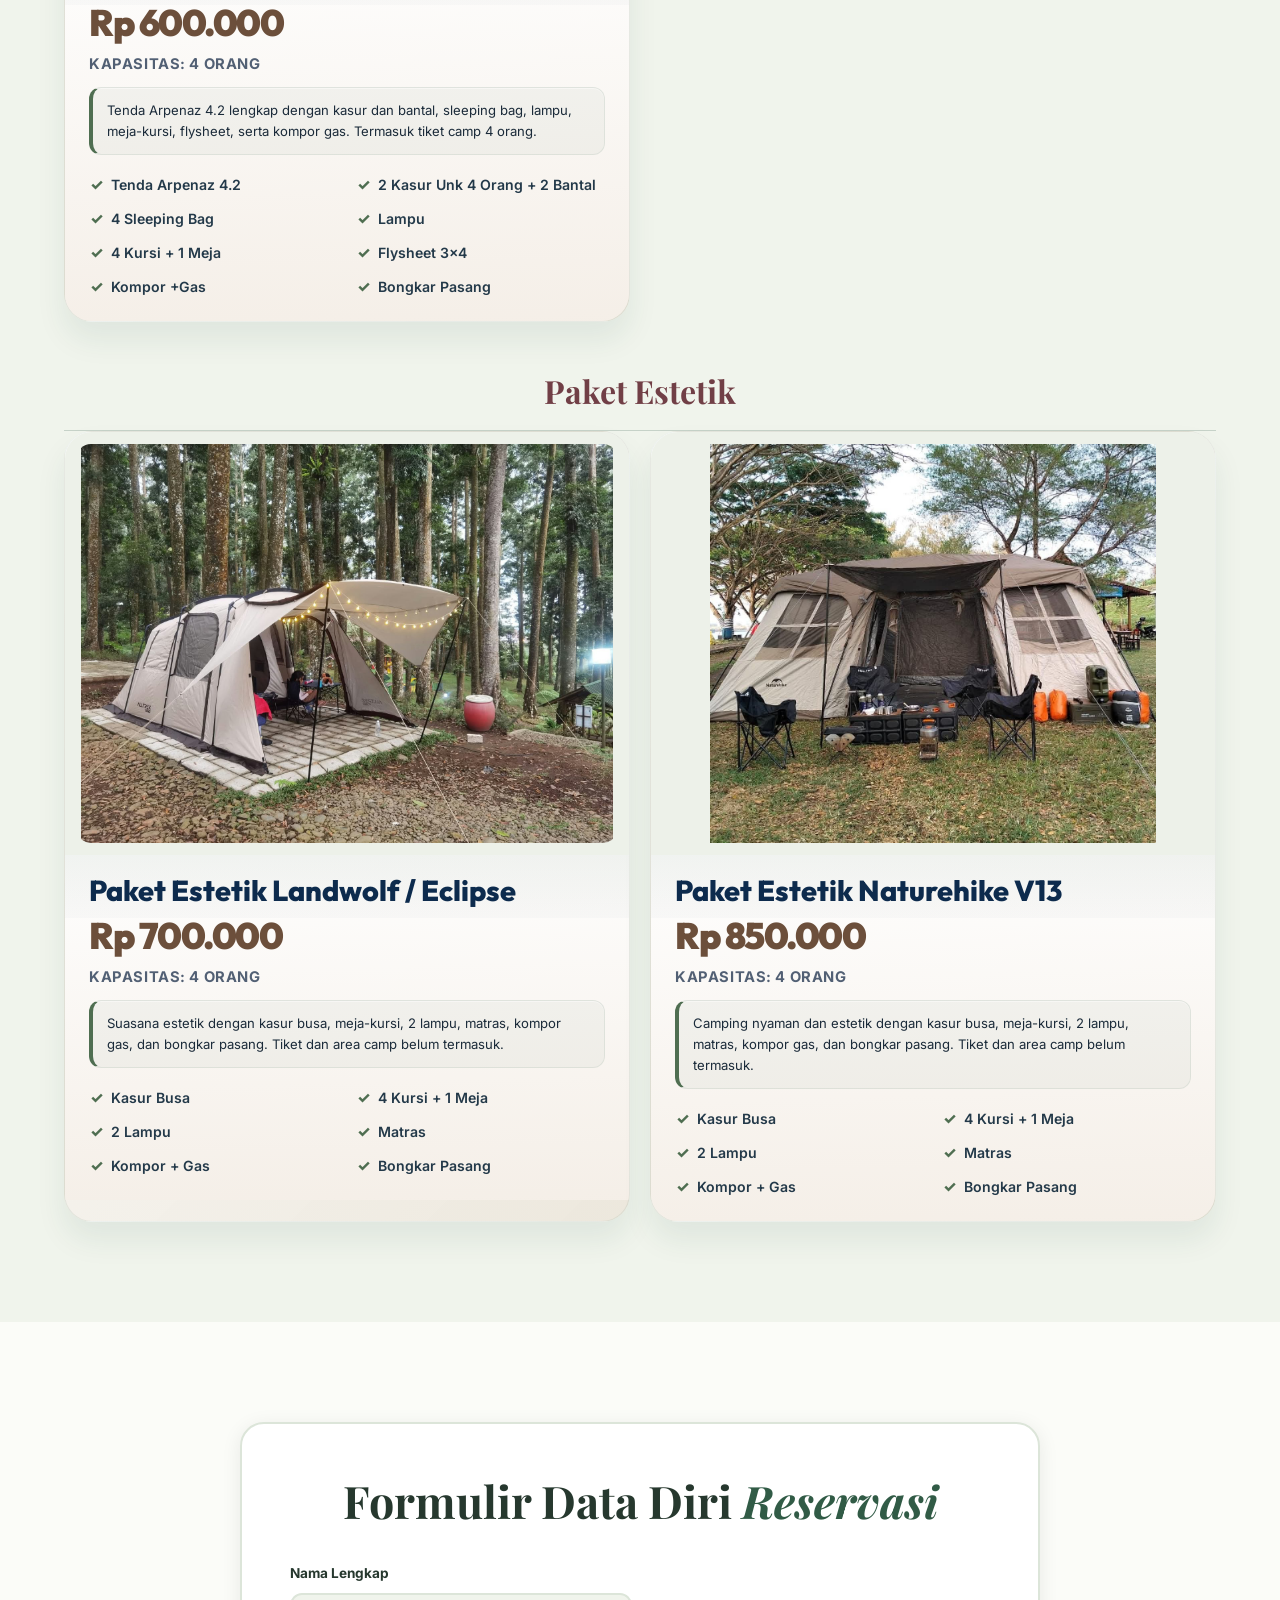
==== commit c7fc9f22: "auto: 2026-10-15 11.42.22" ====
--- a/index.html
+++ b/index.html
@@ -548,7 +548,7 @@
         <span class="image-modal-counter" id="image-modal-counter"></span>
     </div>
 
-    <script src="script.js?v=e4963da692a3"></script>
+    <script src="script.js?v=0f988eefbe75"></script>
 </body>
 </html>
 
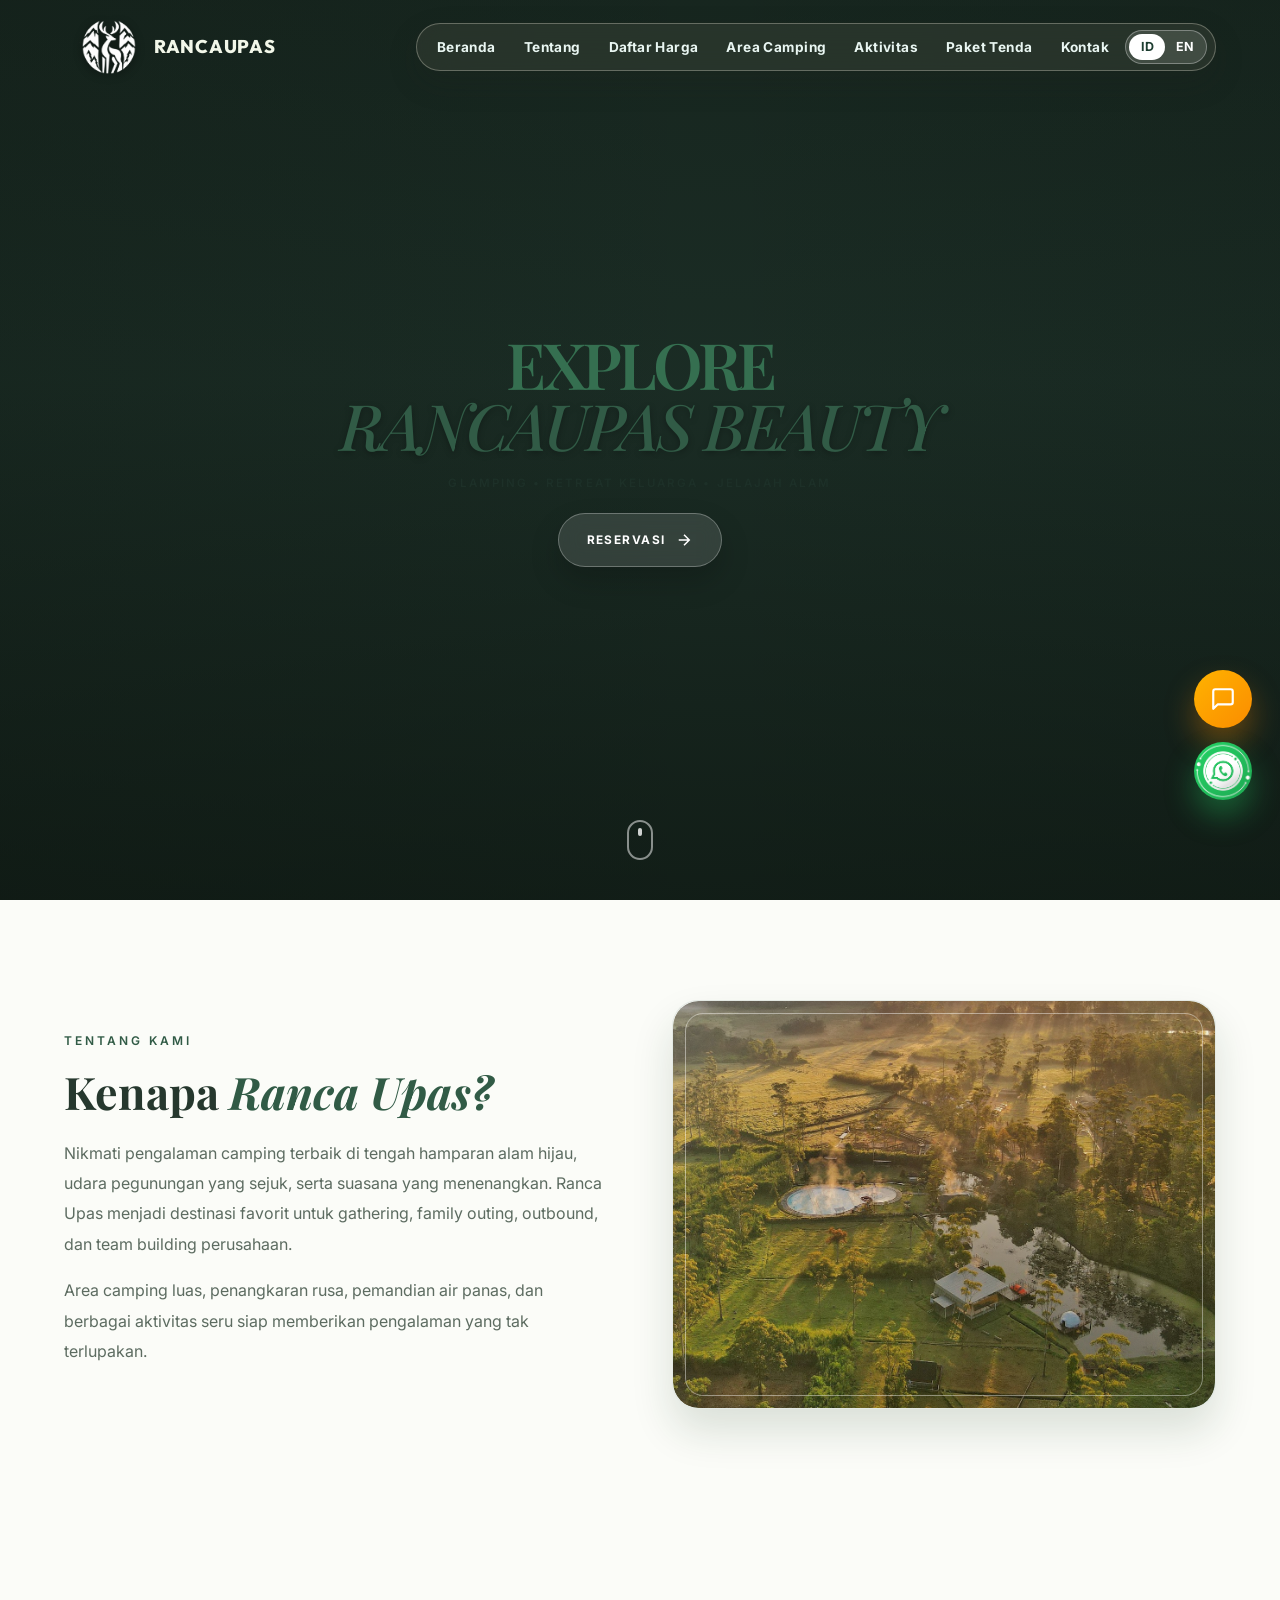
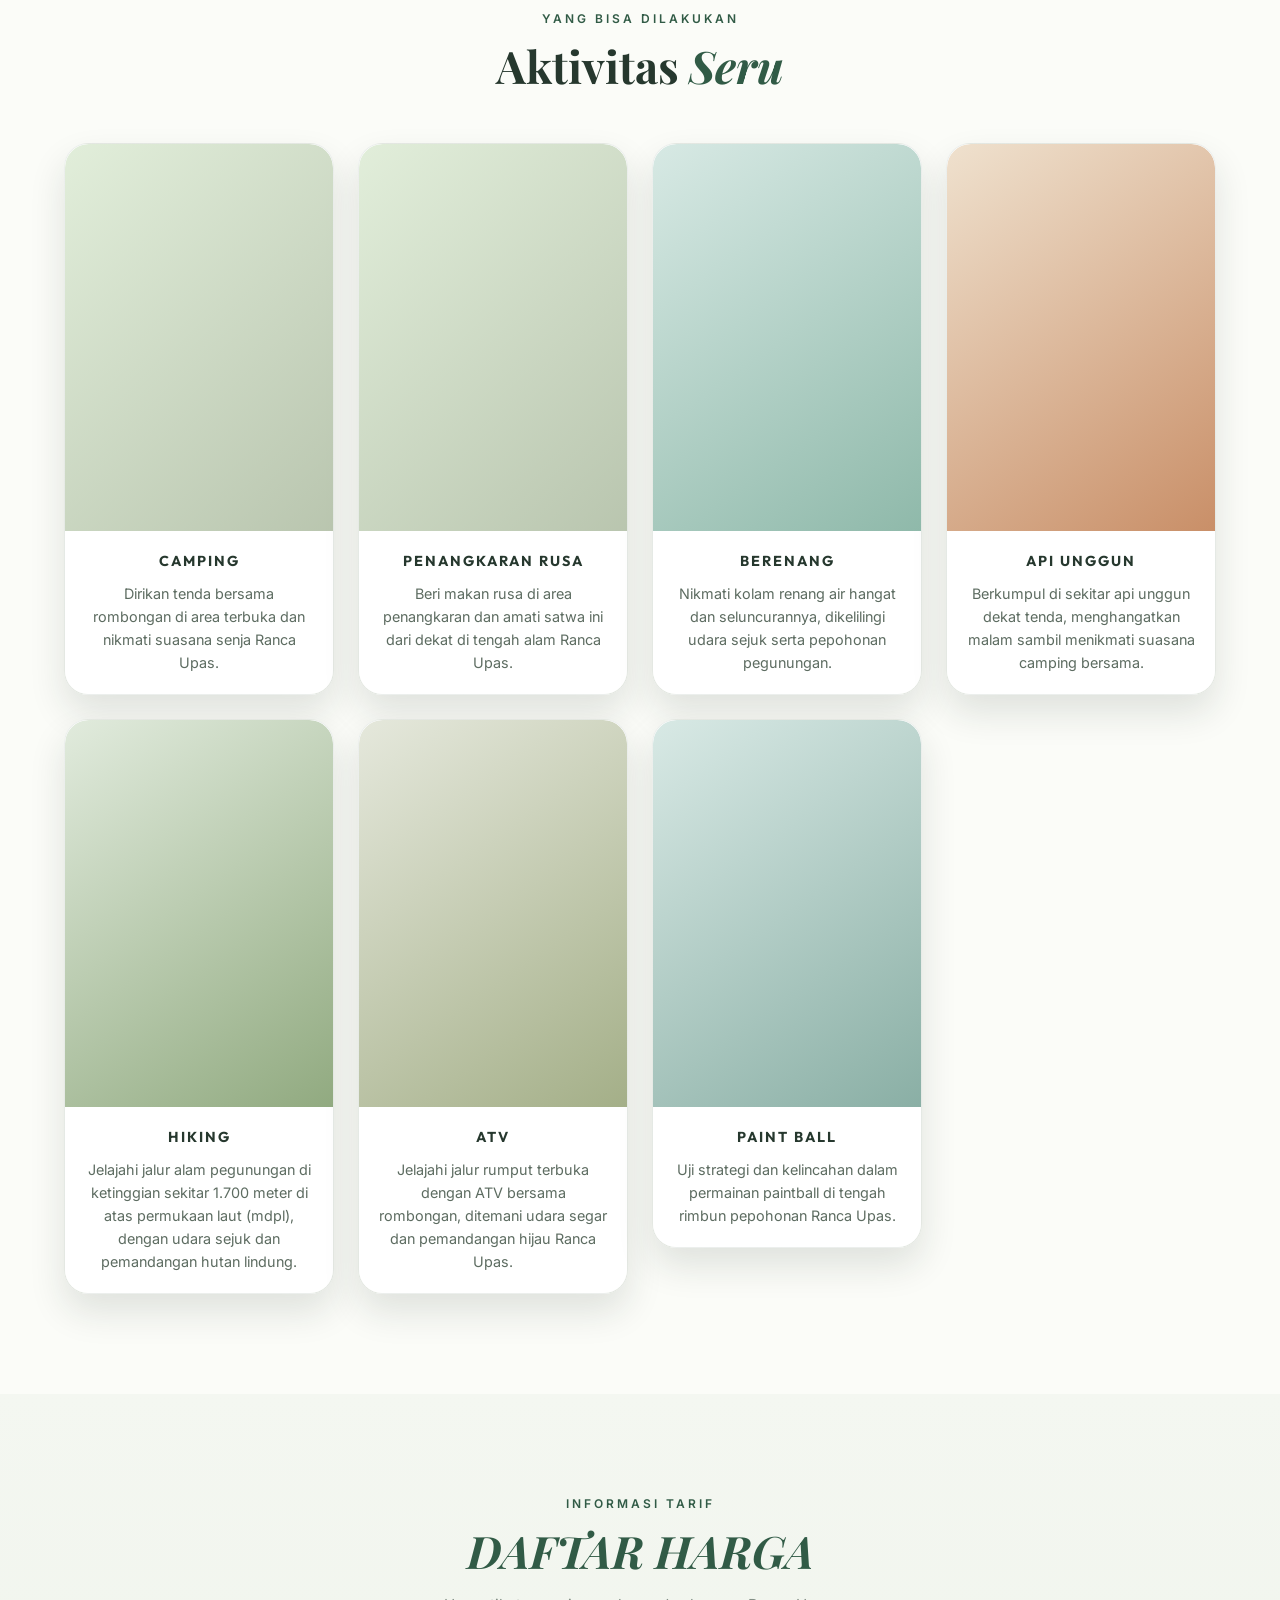
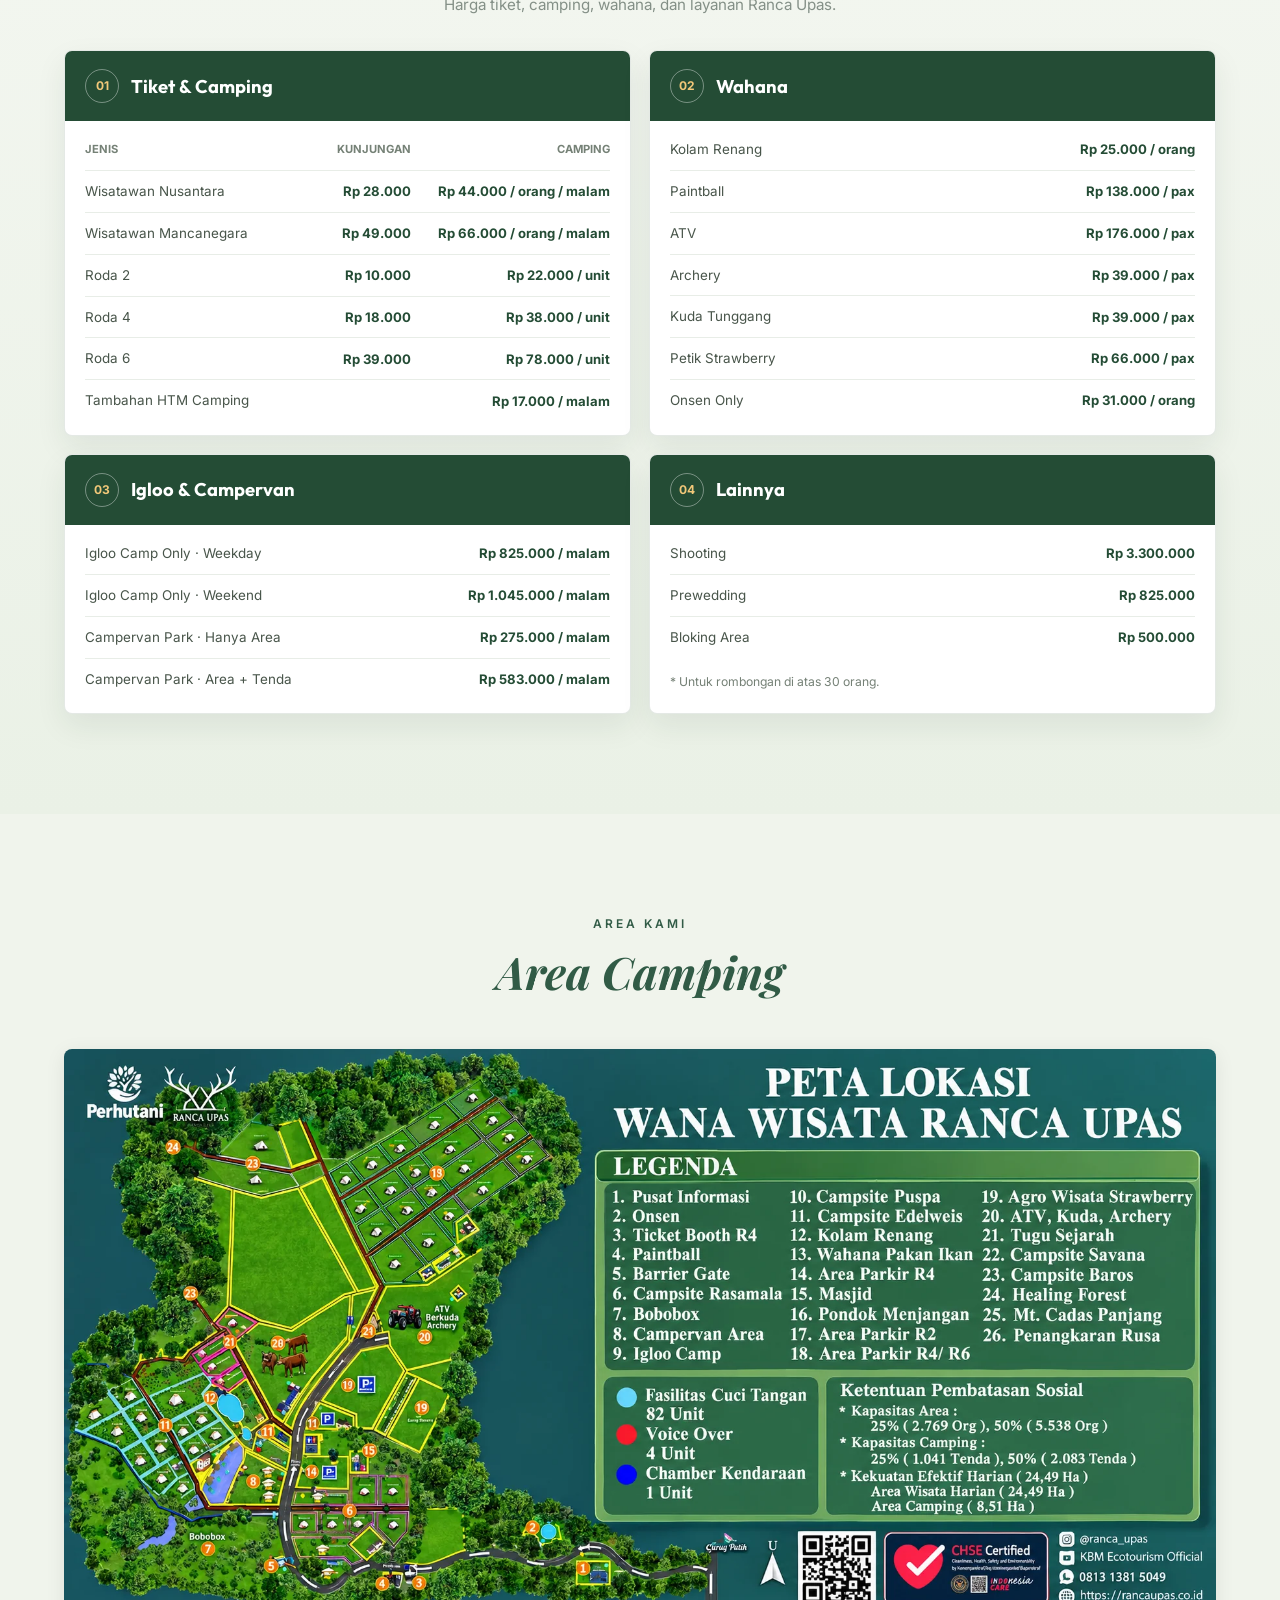
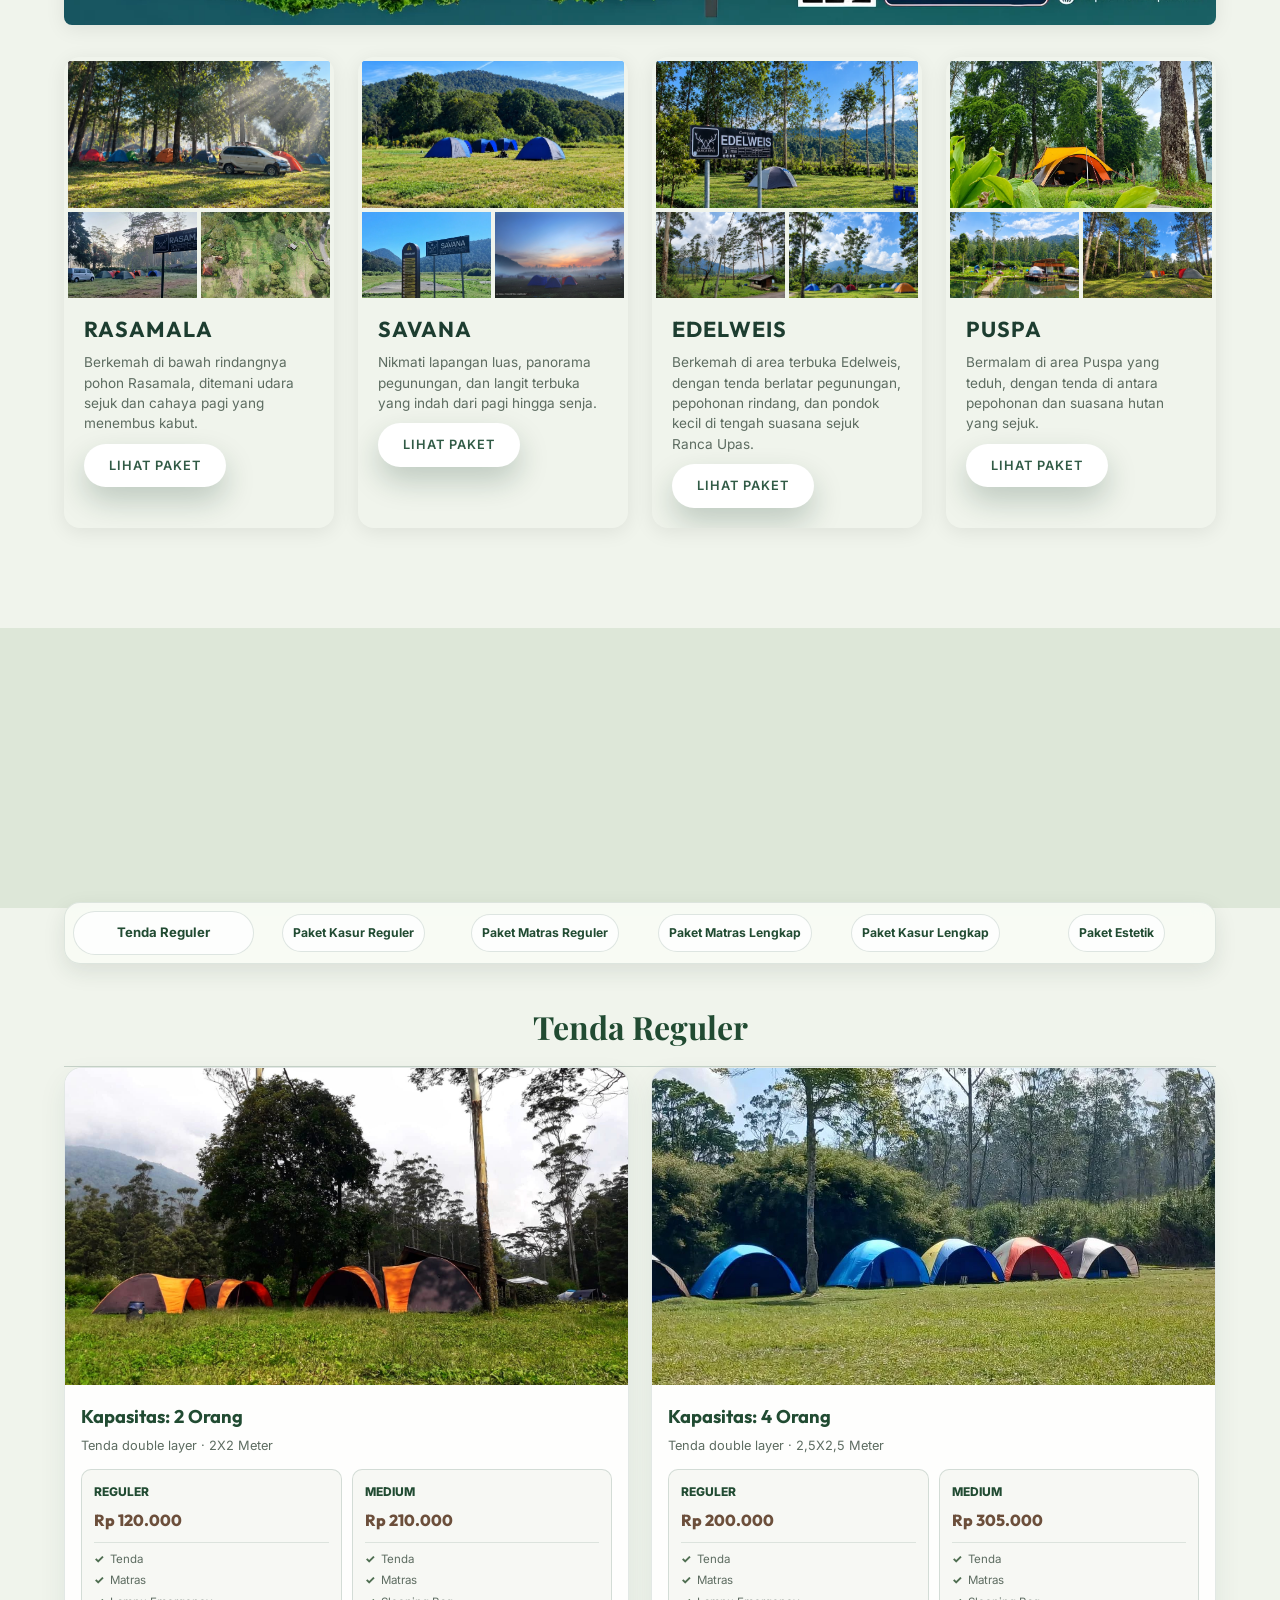
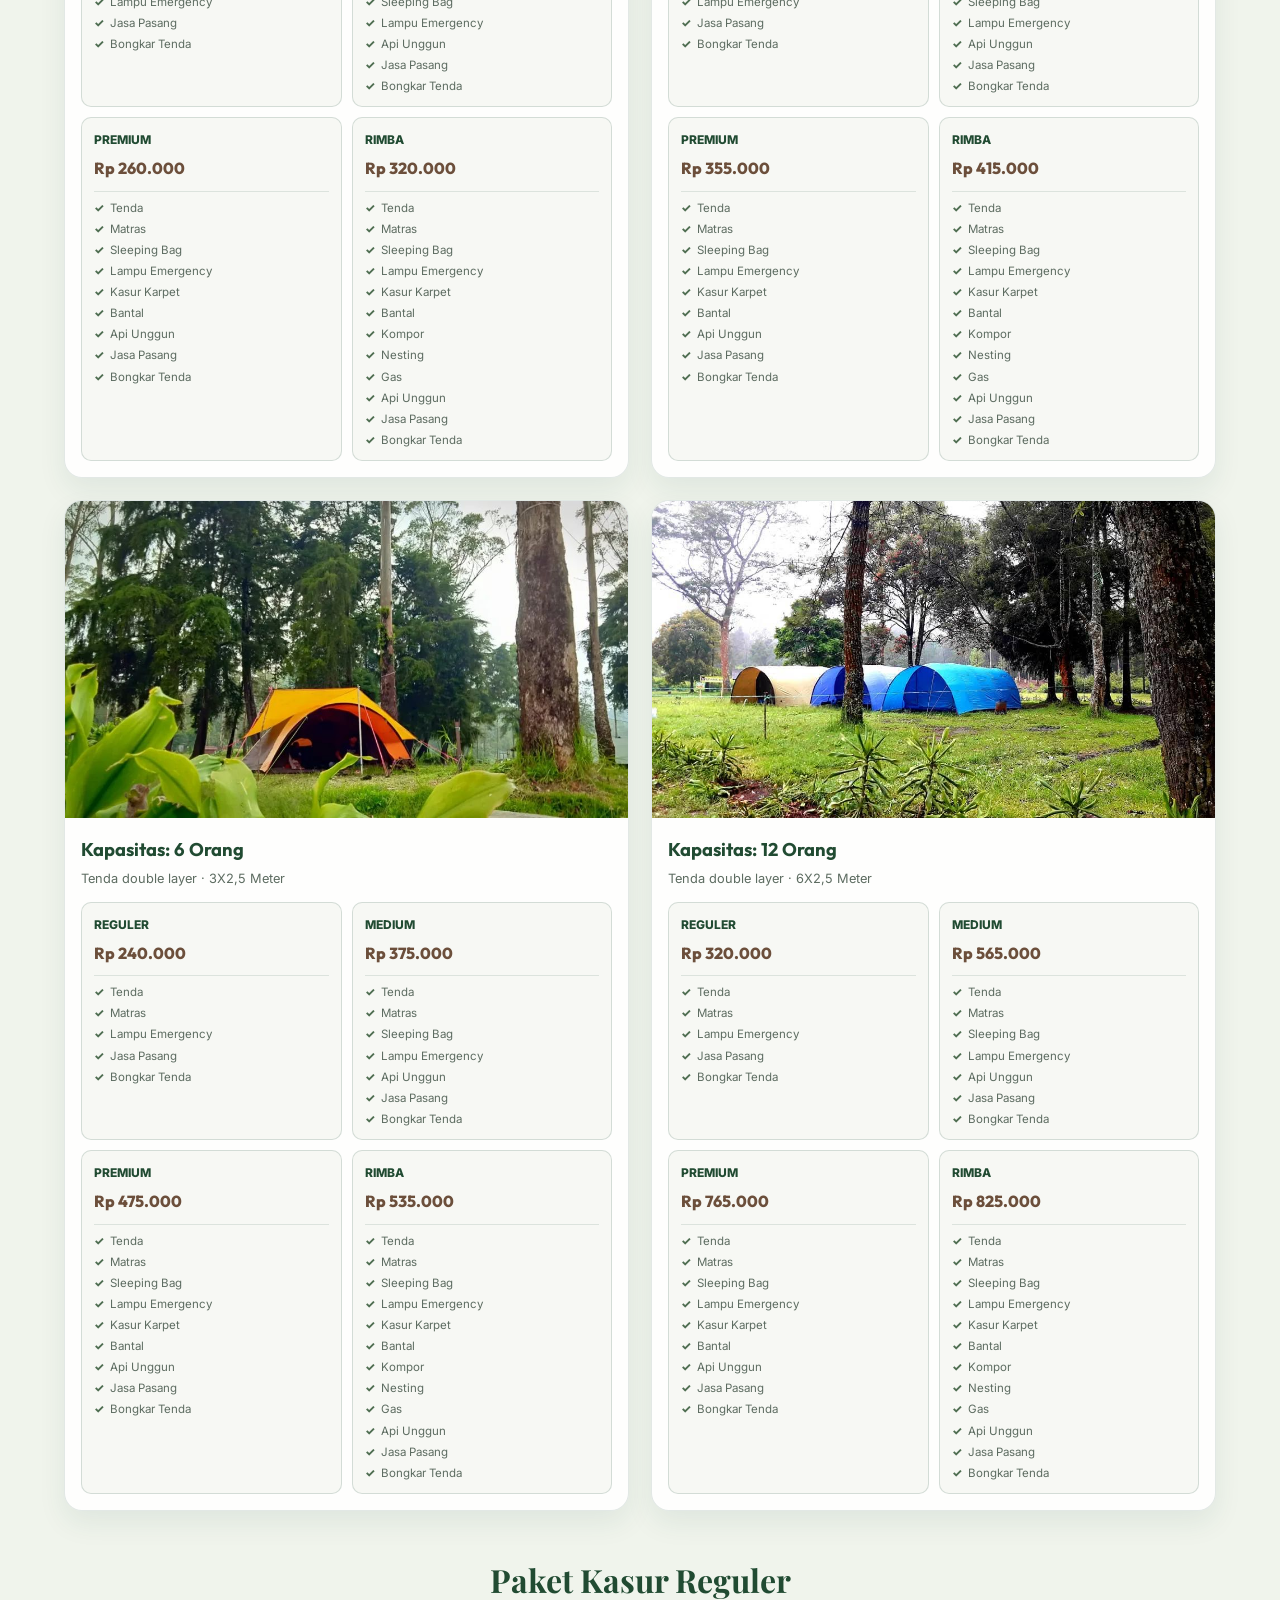
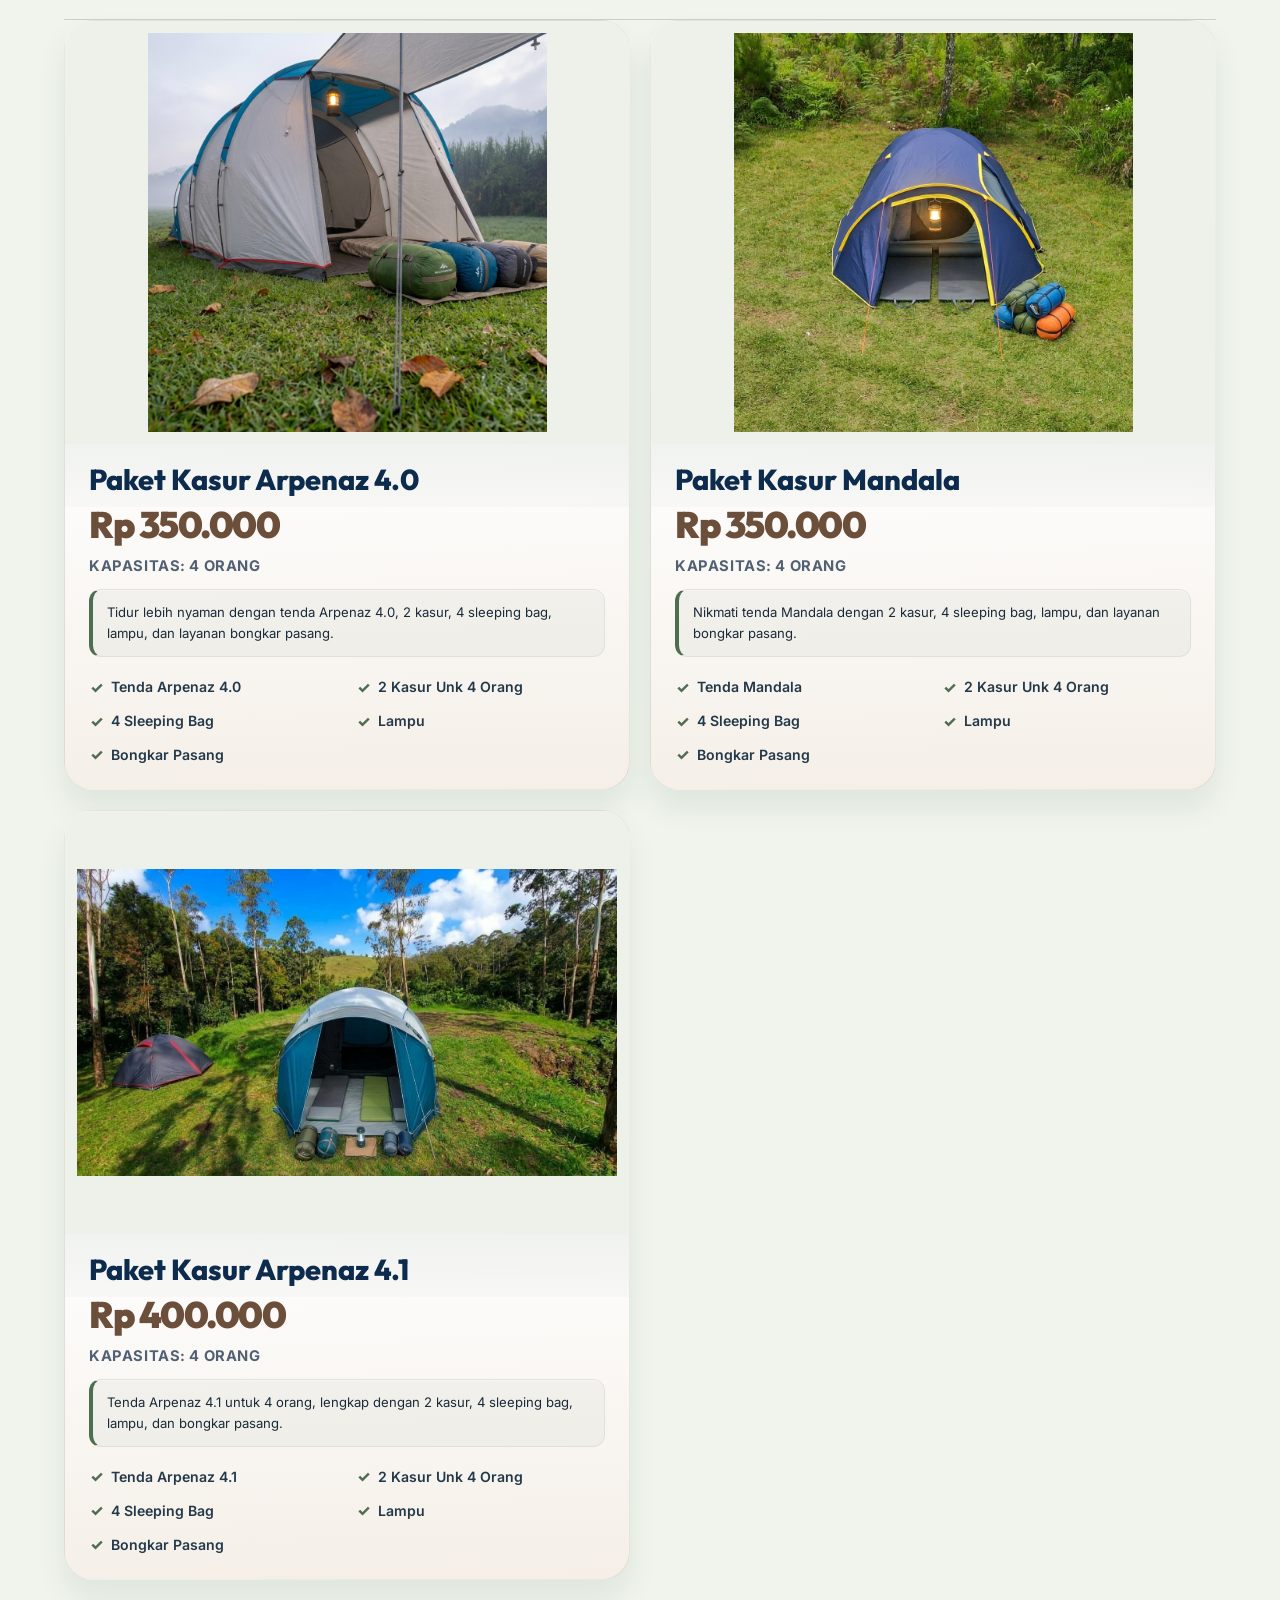
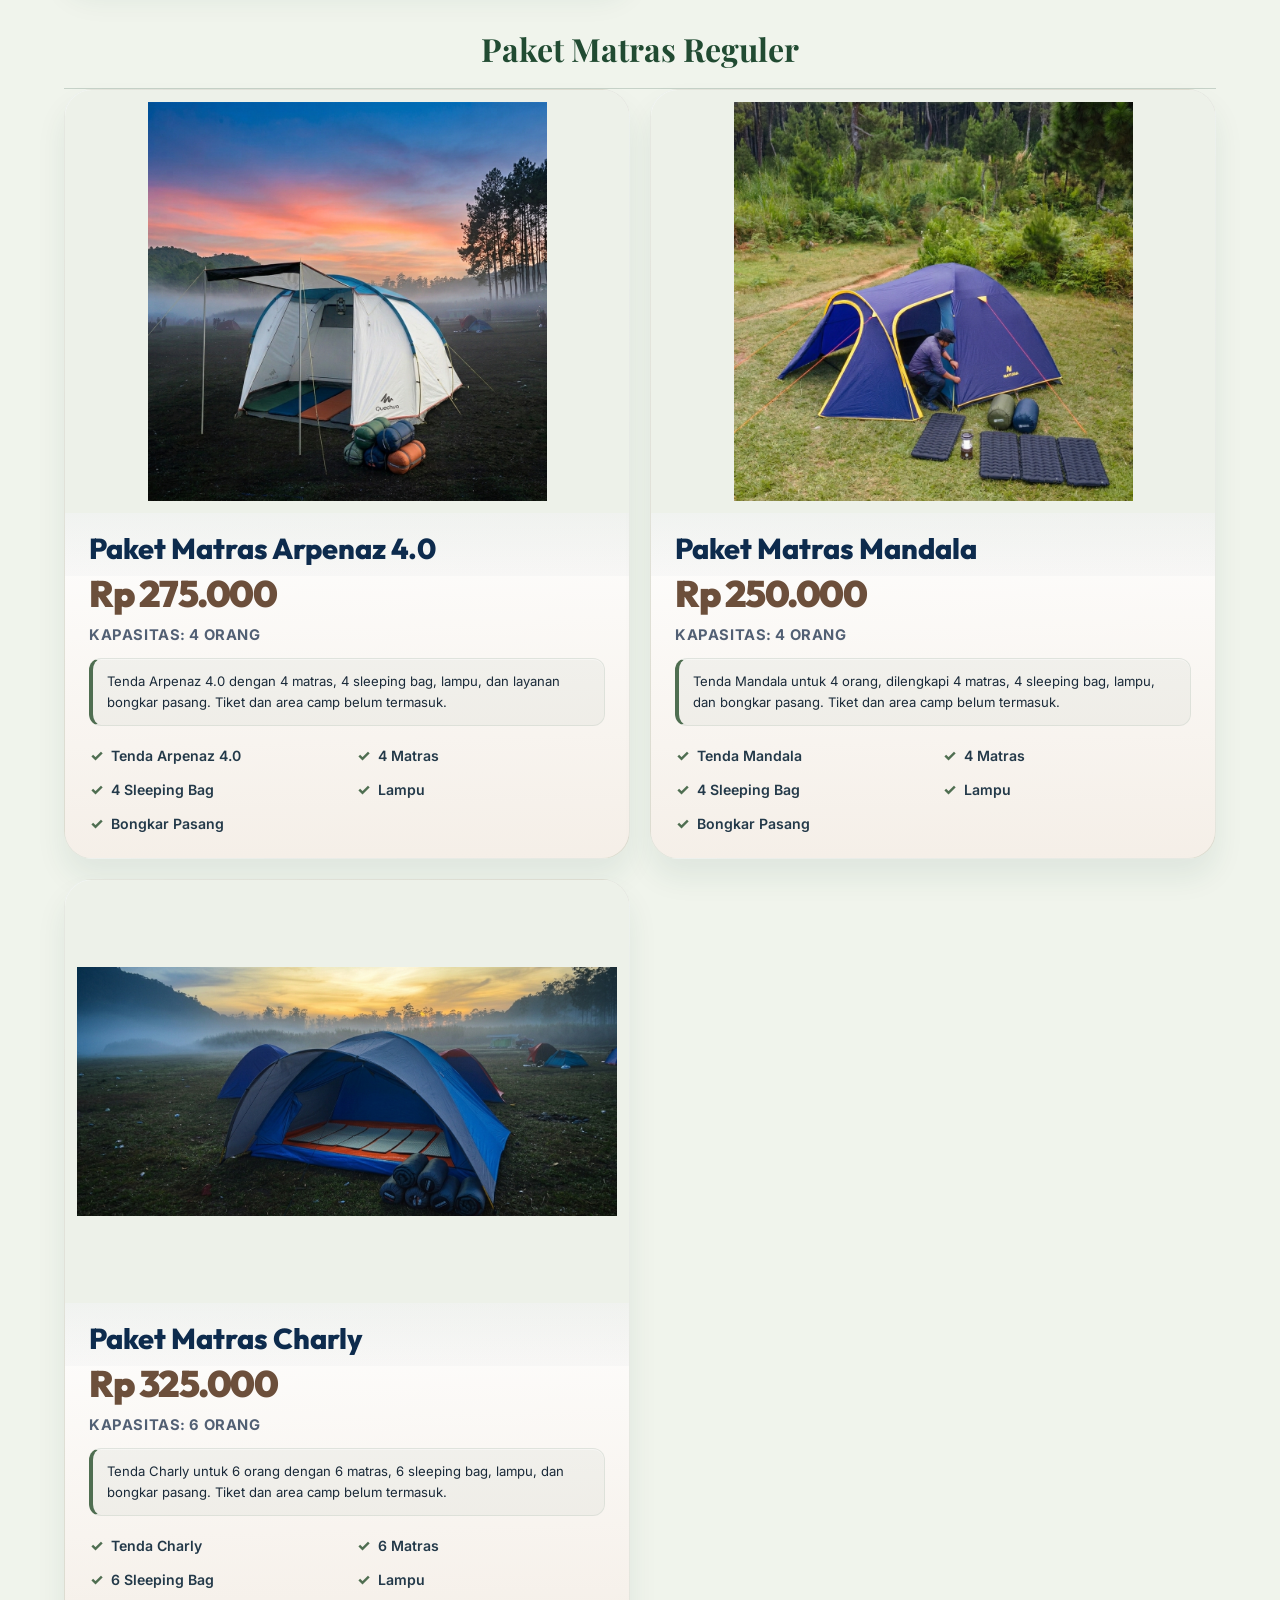
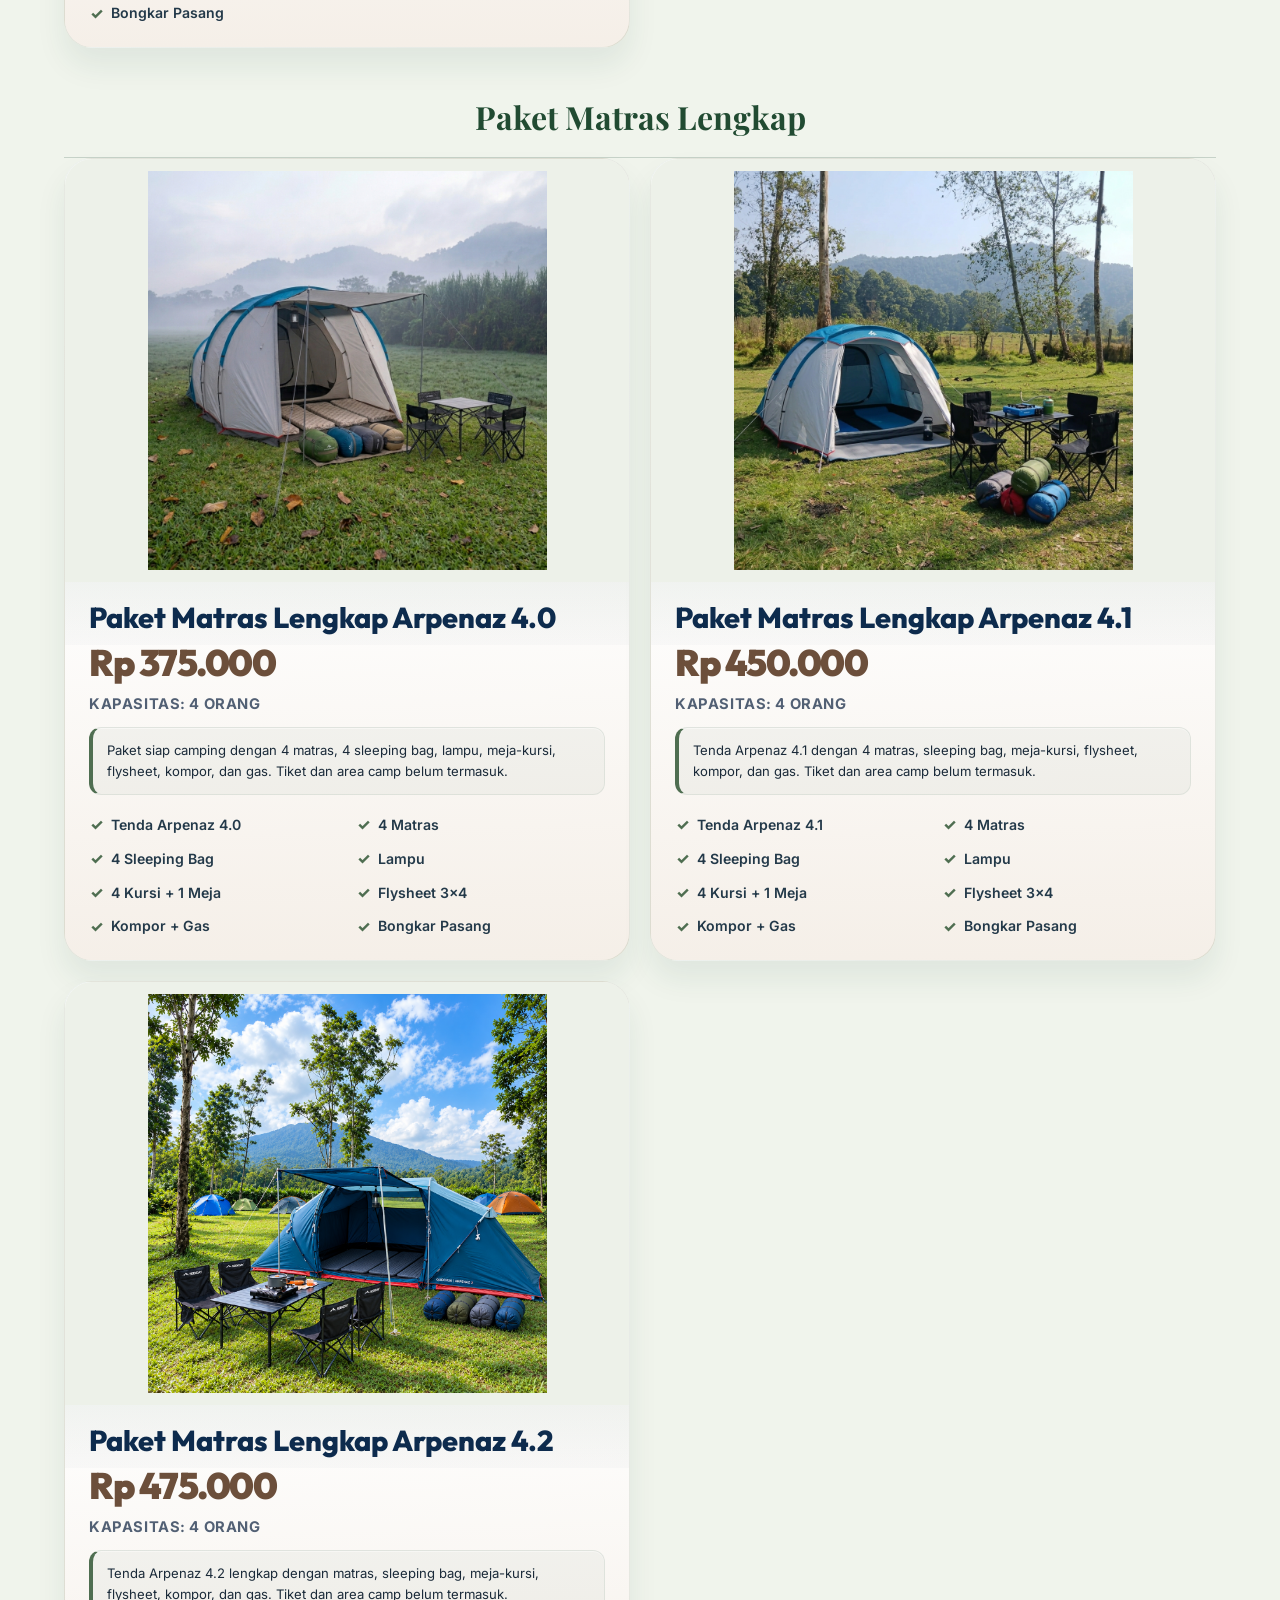
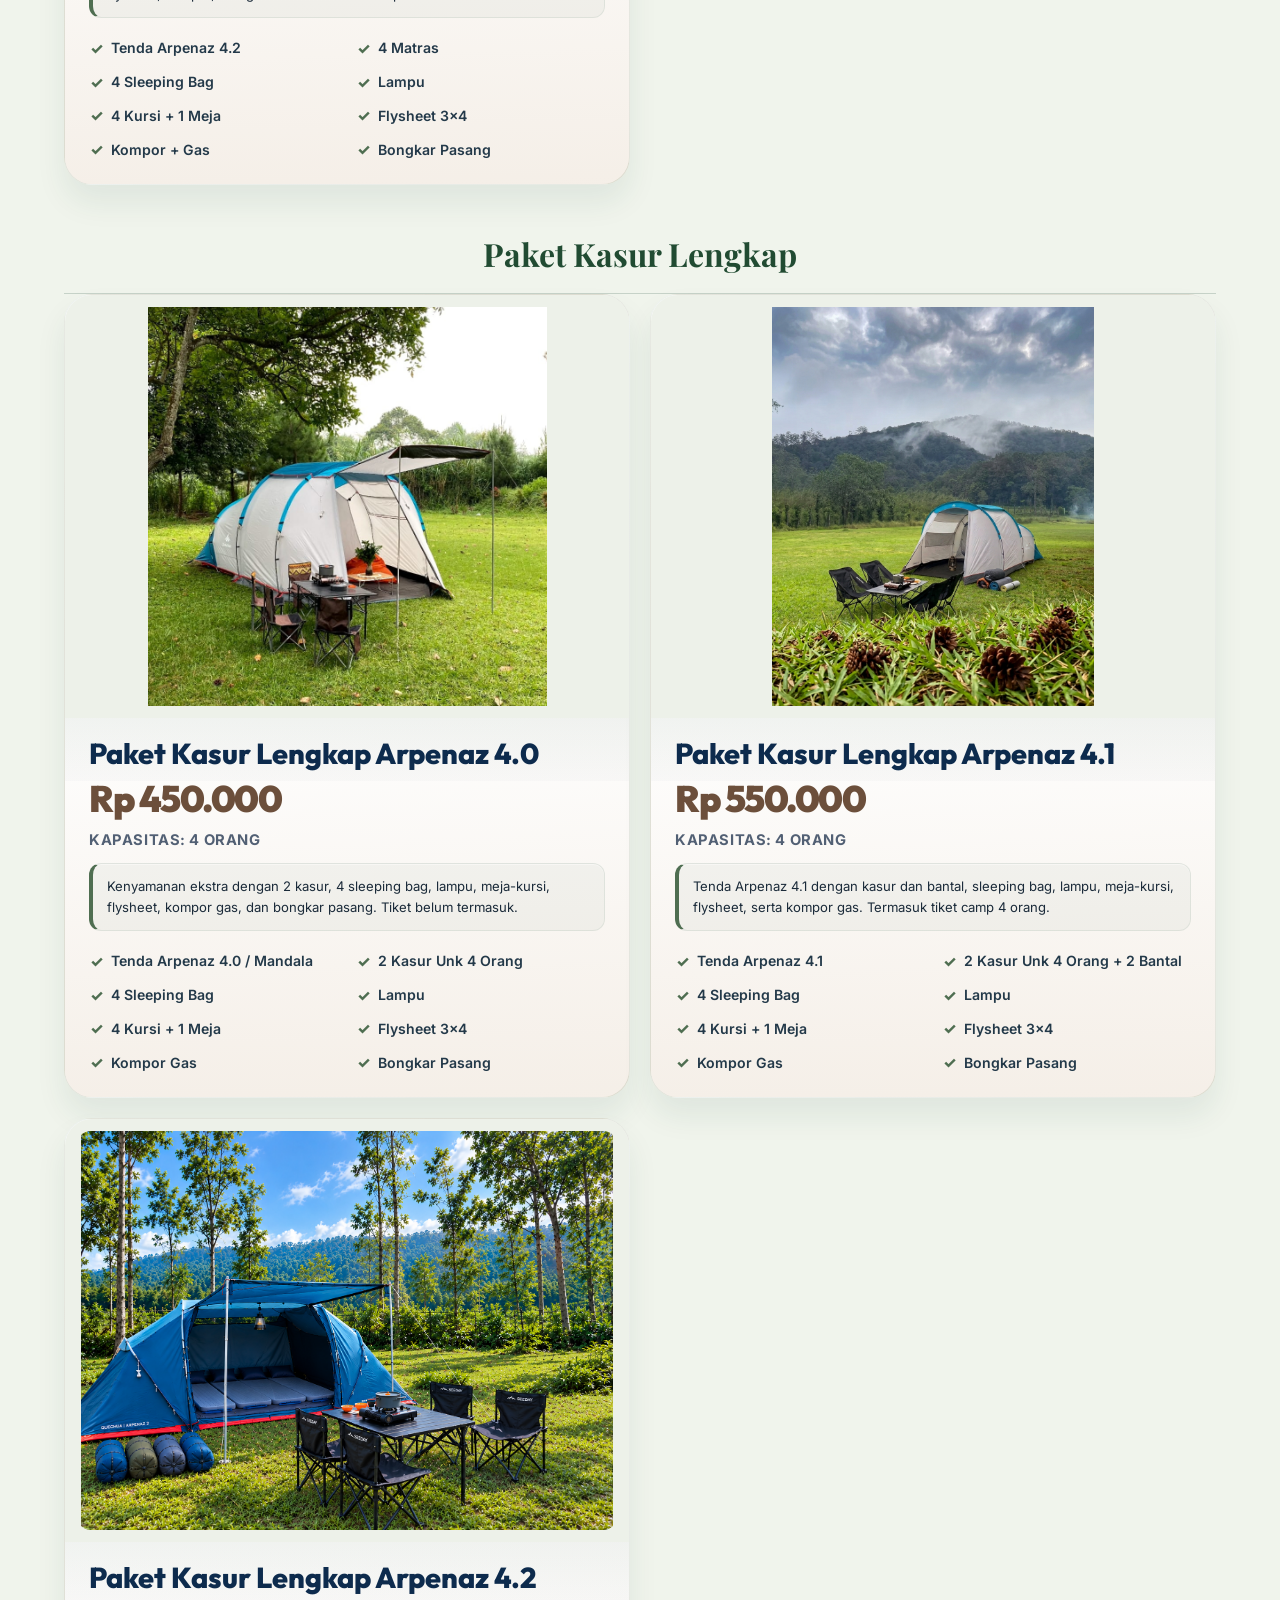
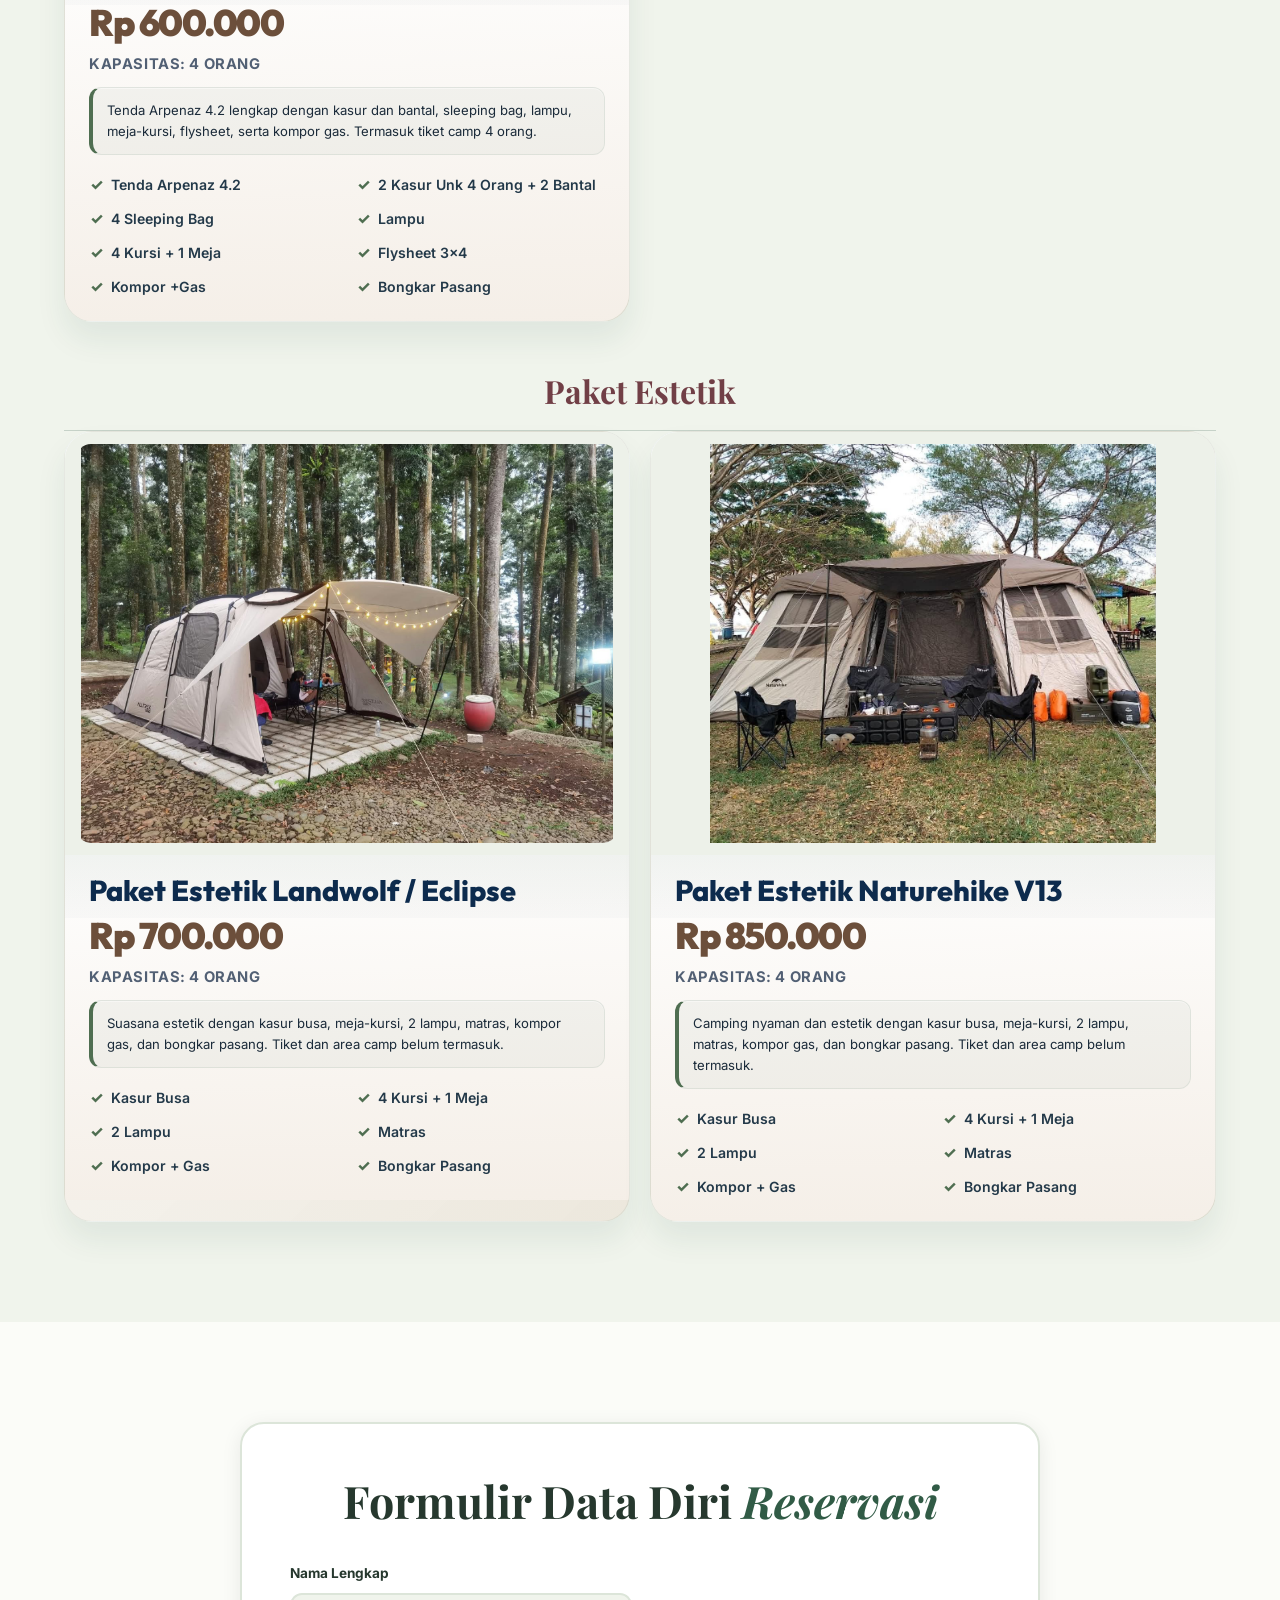
==== commit 48889692: "auto: 2026-10-15 11.51.22" ====
--- a/index.html
+++ b/index.html
@@ -548,7 +548,7 @@
         <span class="image-modal-counter" id="image-modal-counter"></span>
     </div>
 
-    <script src="script.js?v=0f988eefbe75"></script>
+    <script src="script.js?v=28abe8e53de5"></script>
 </body>
 </html>
 
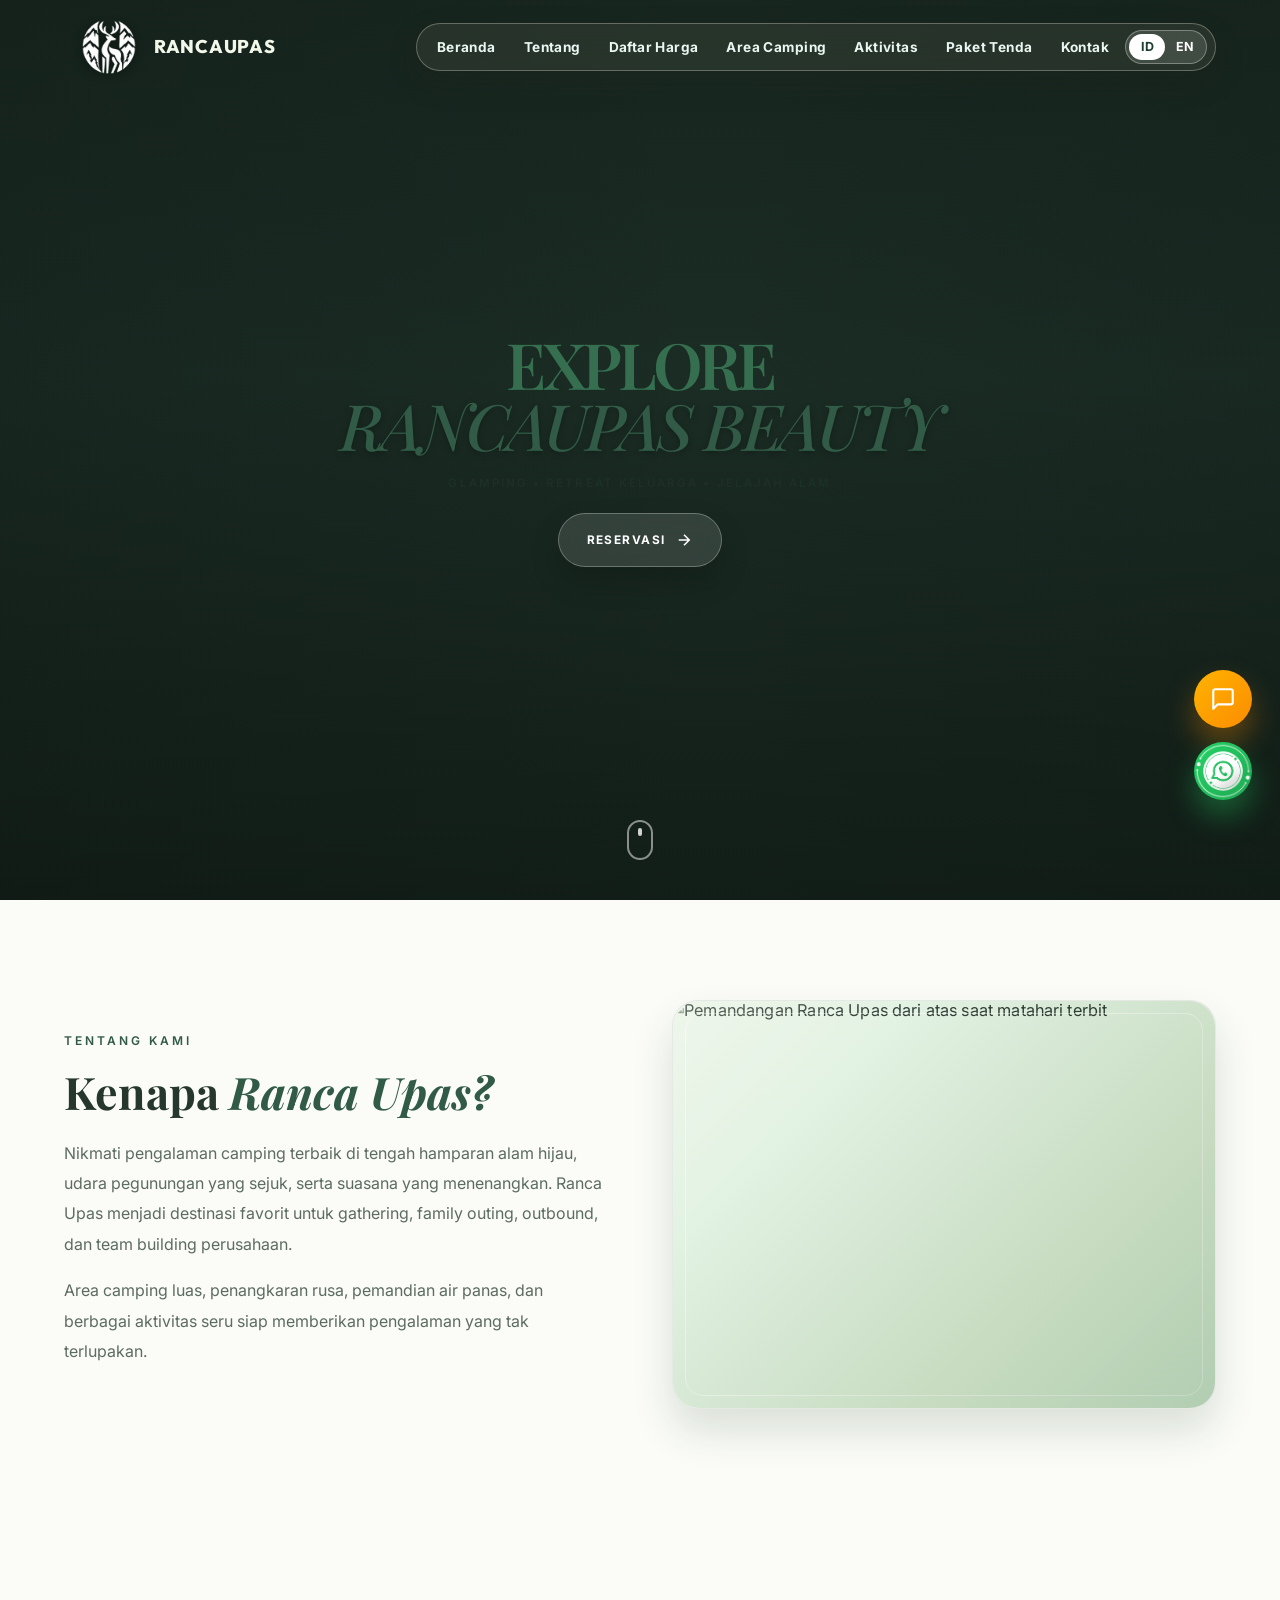
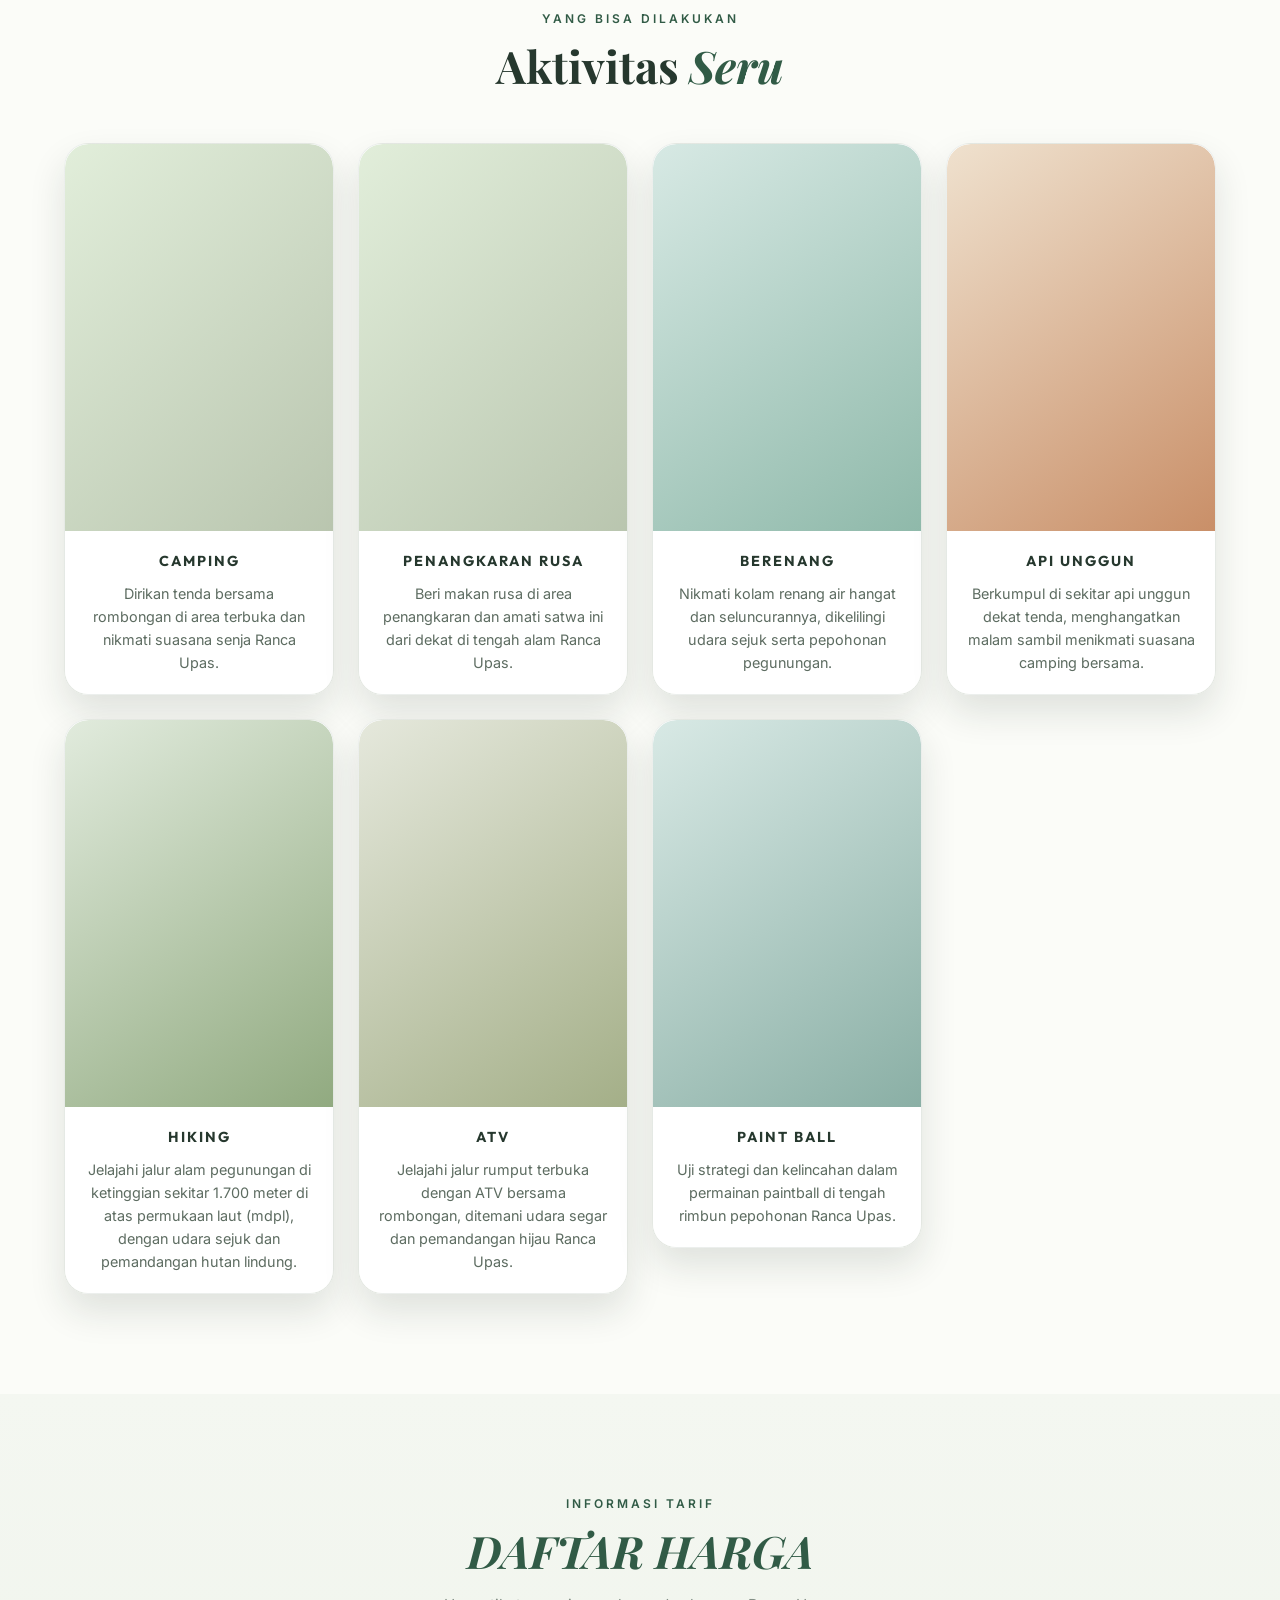
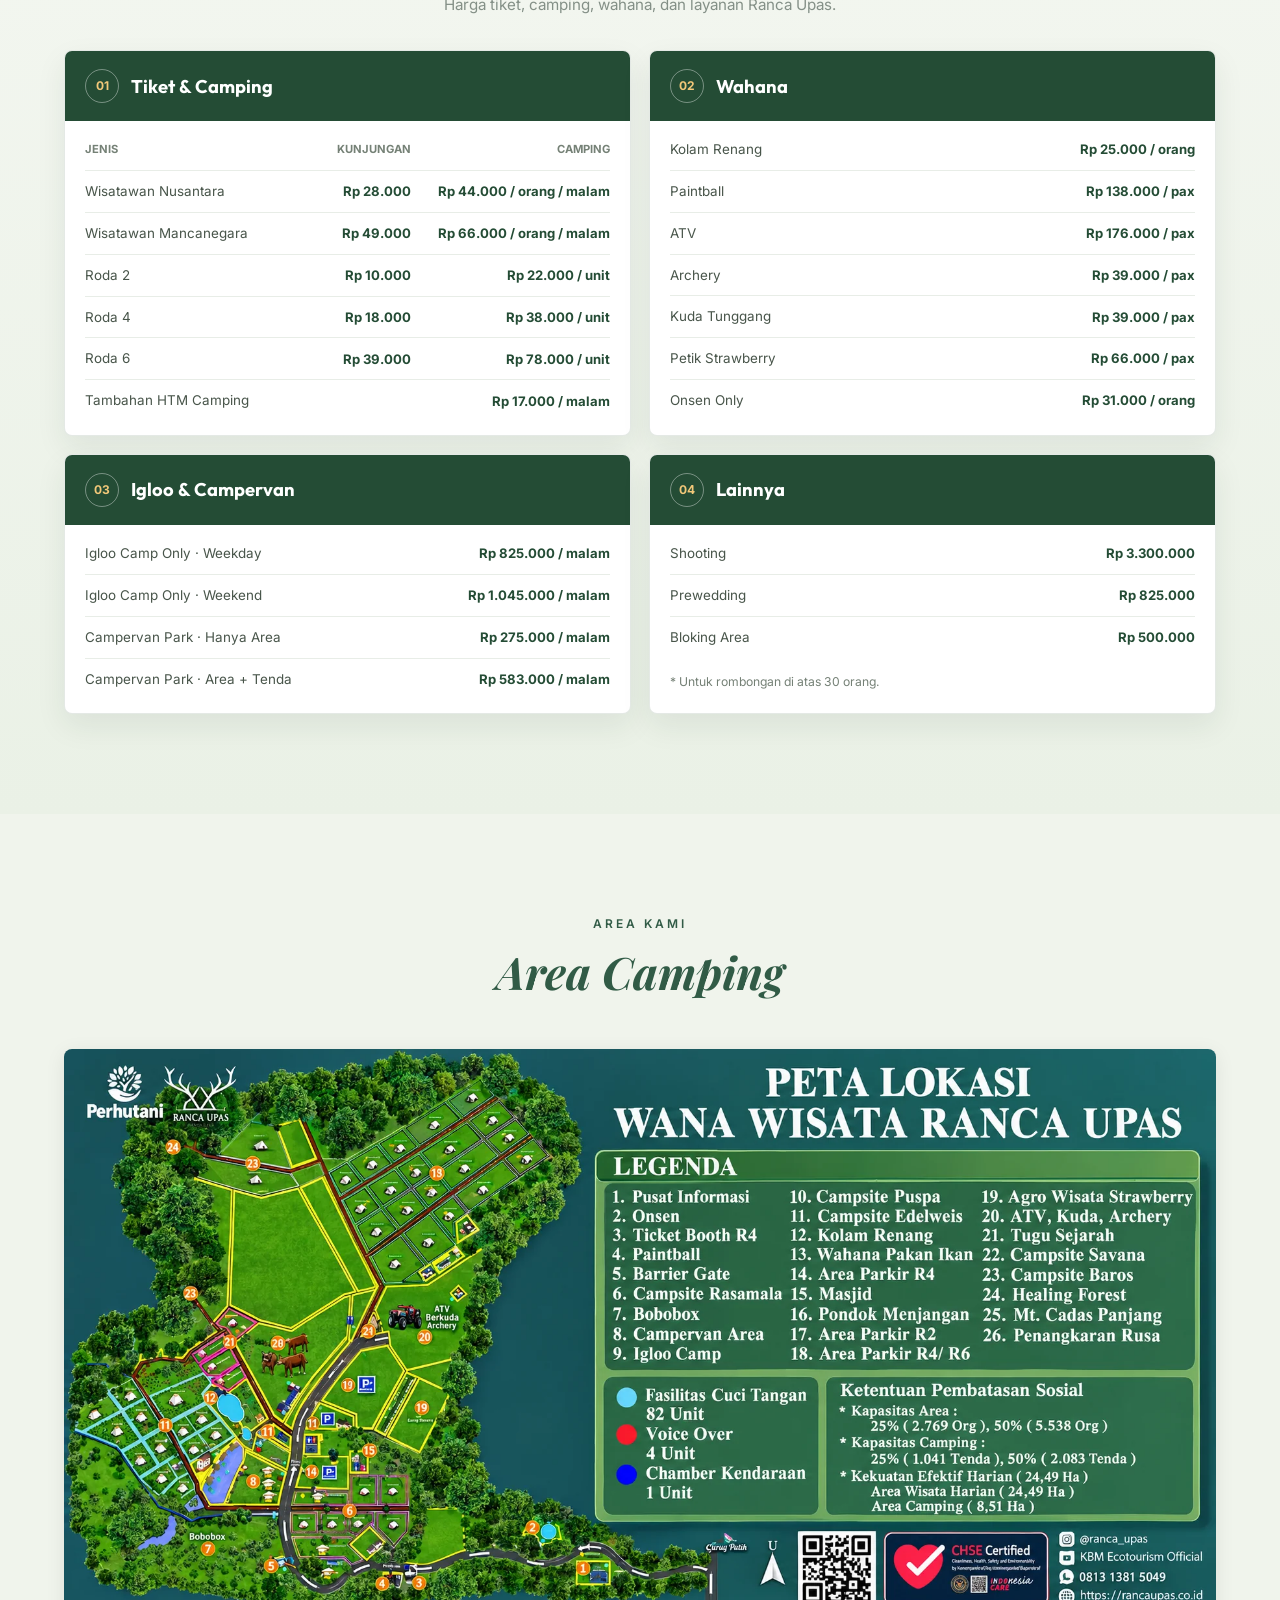
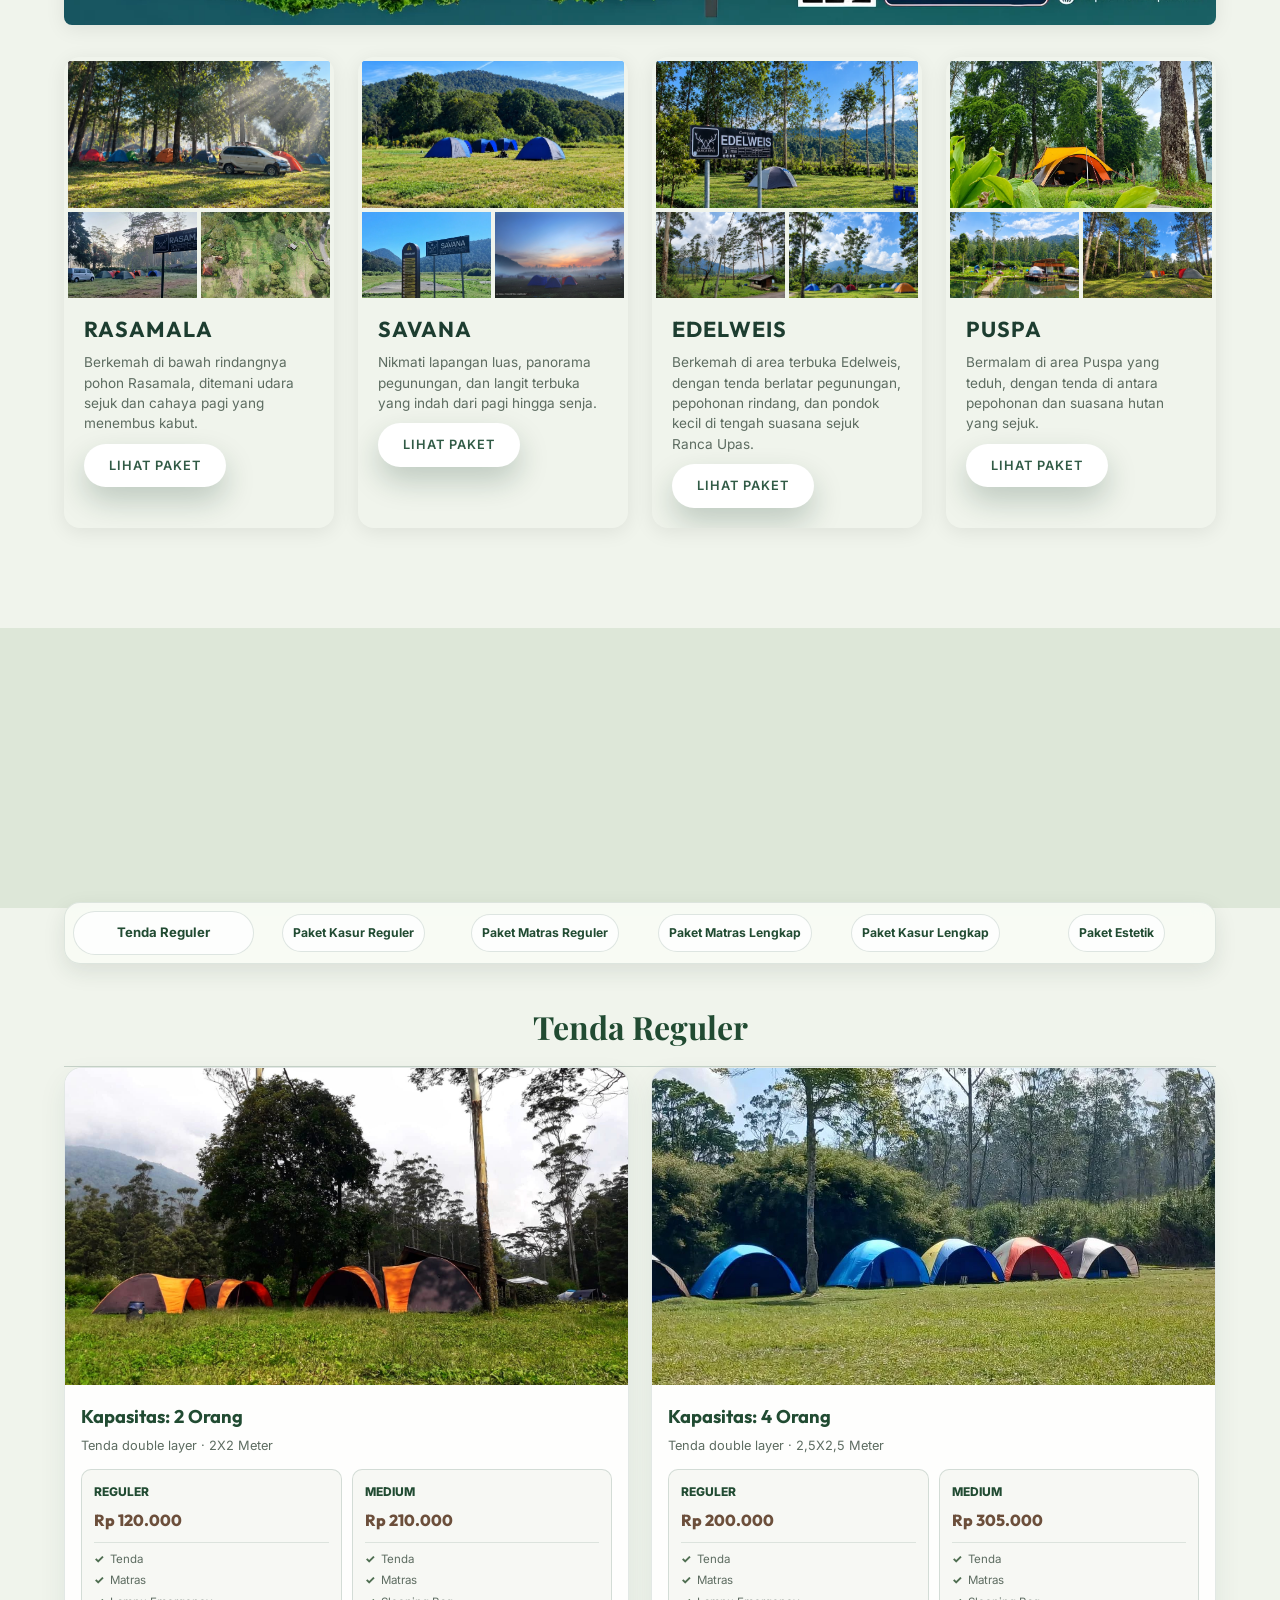
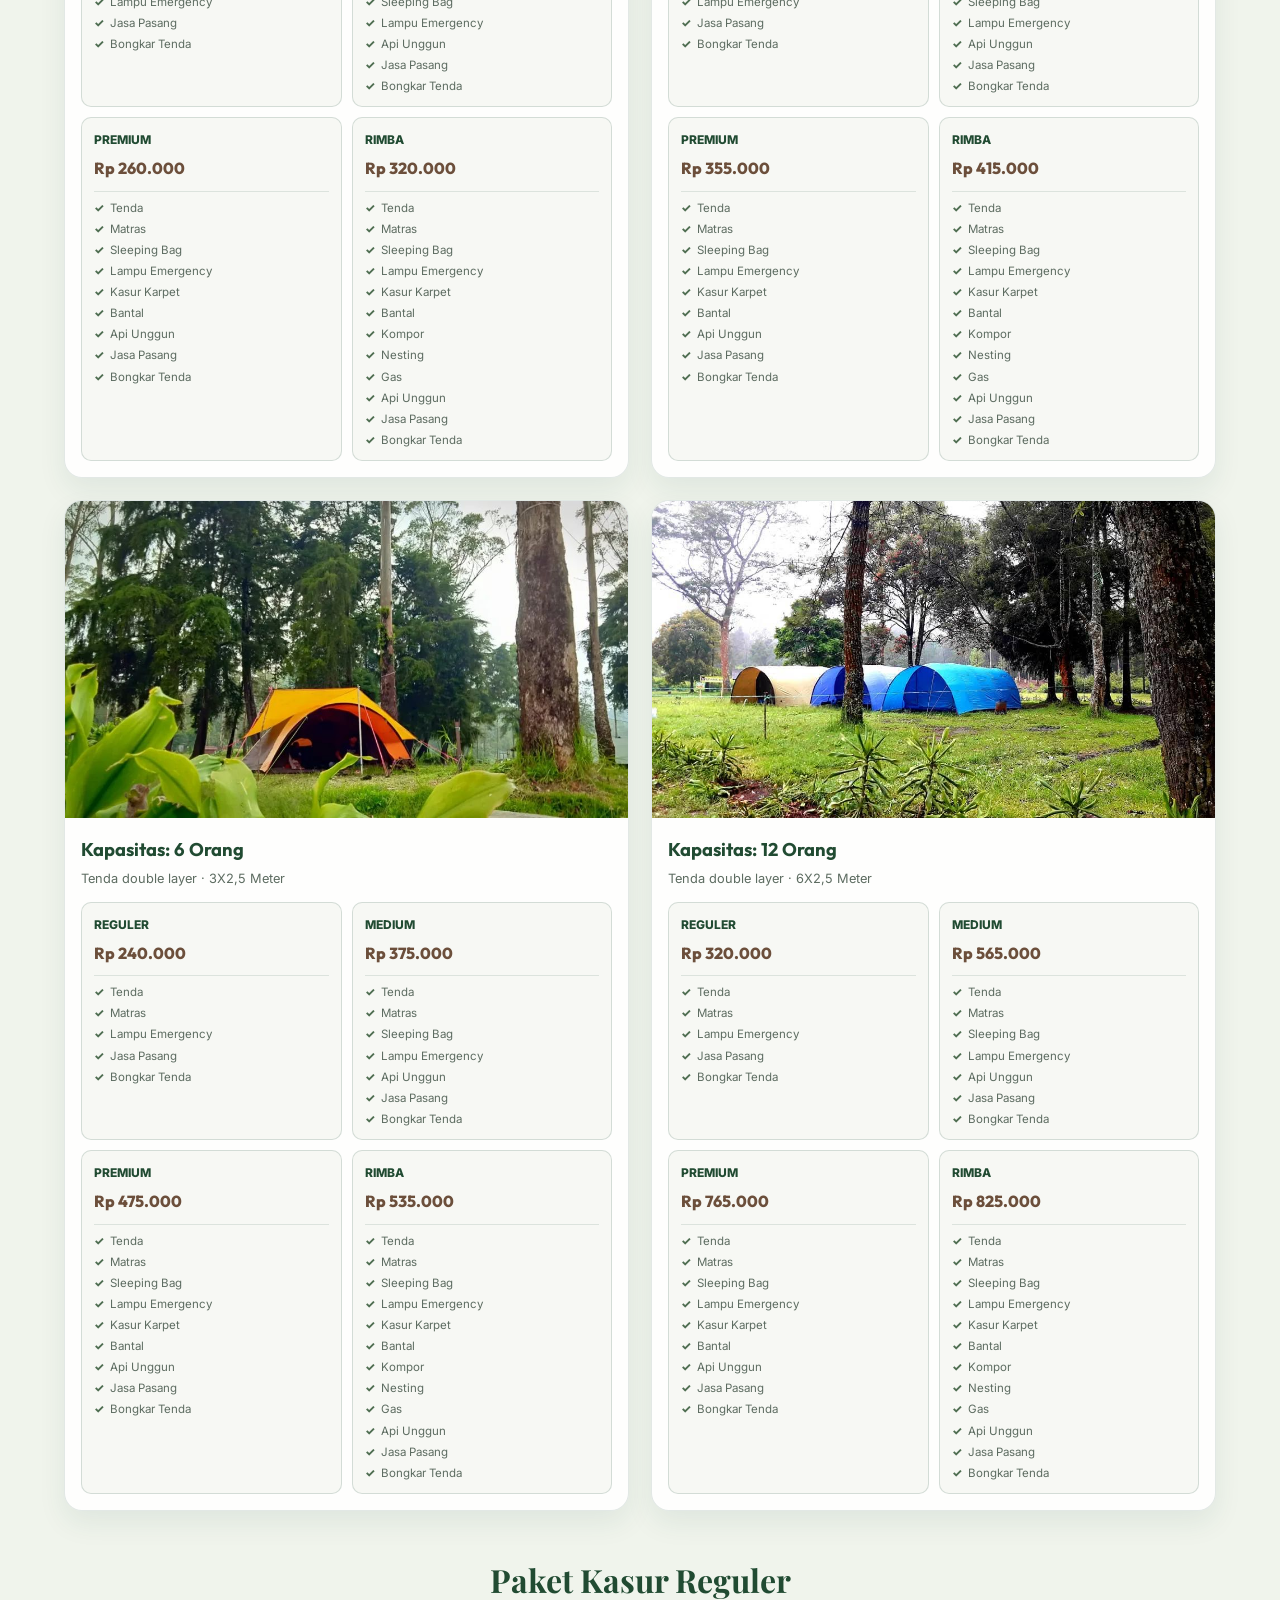
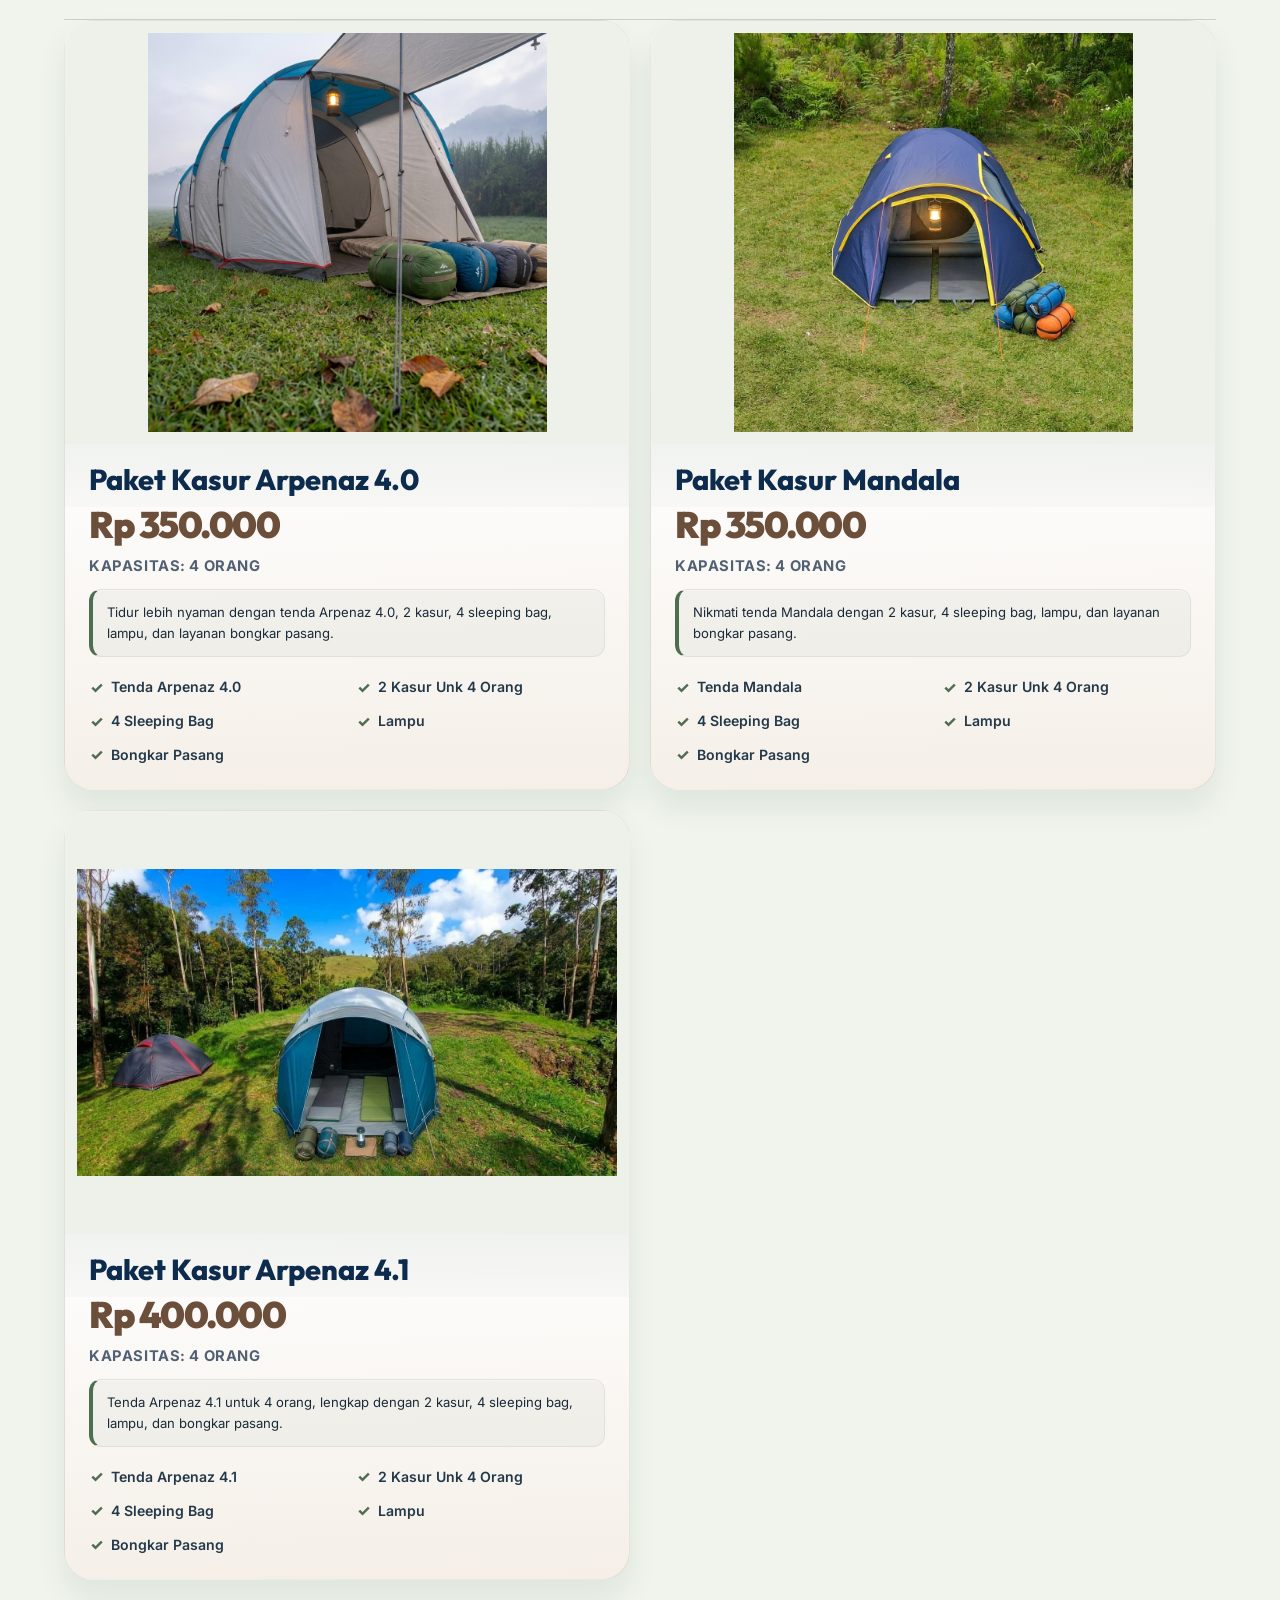
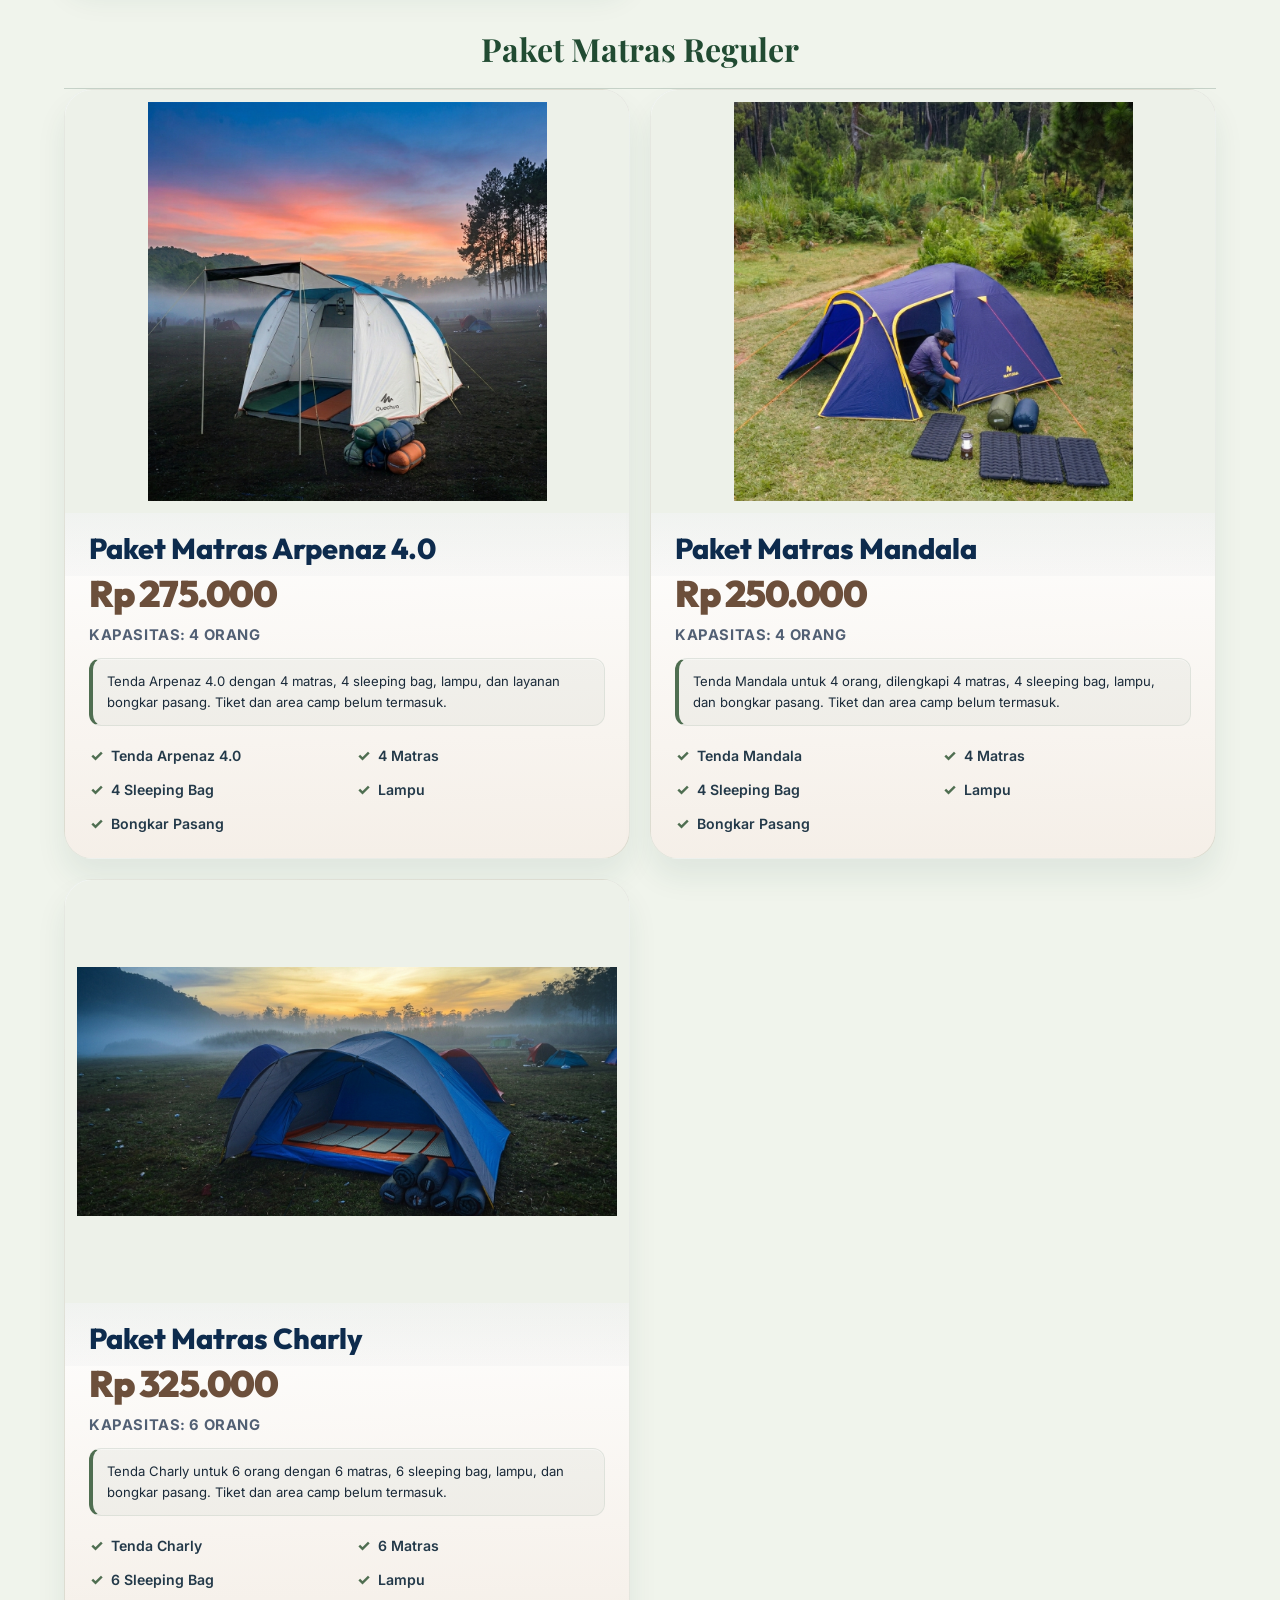
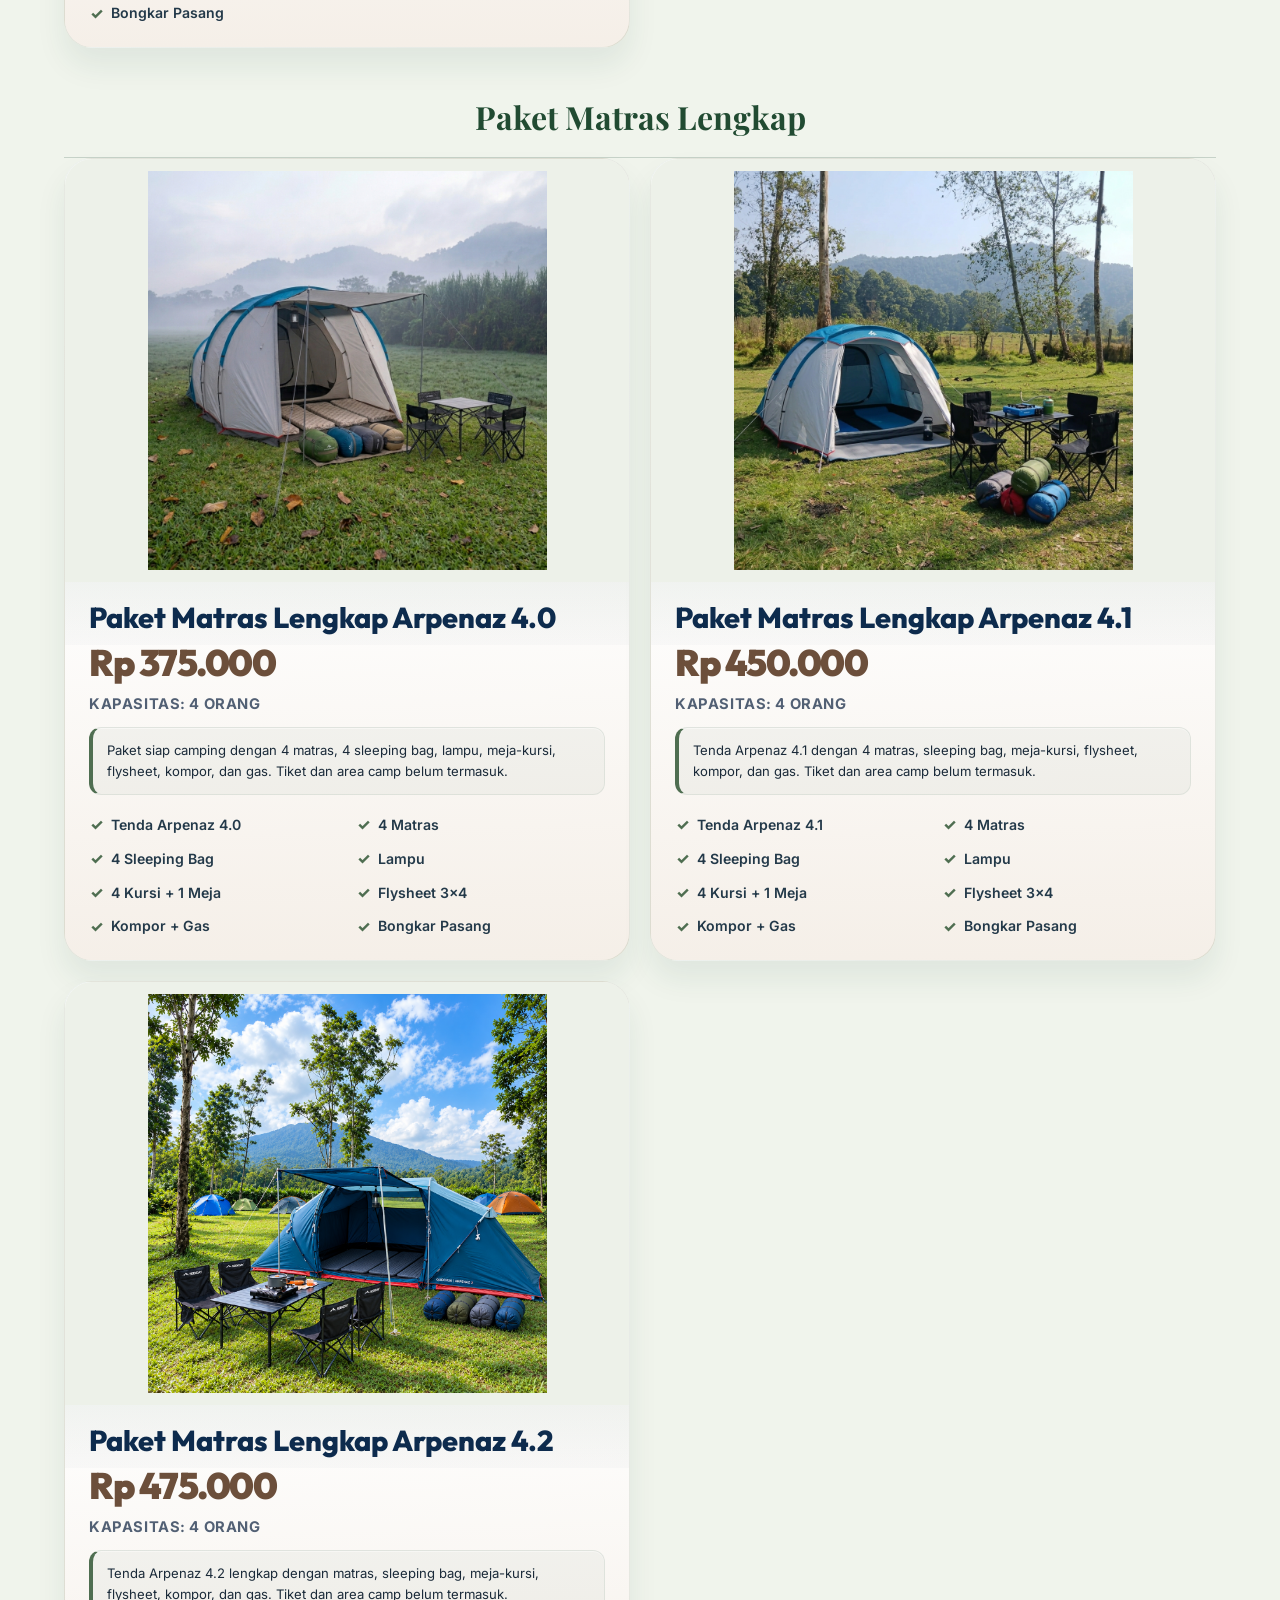
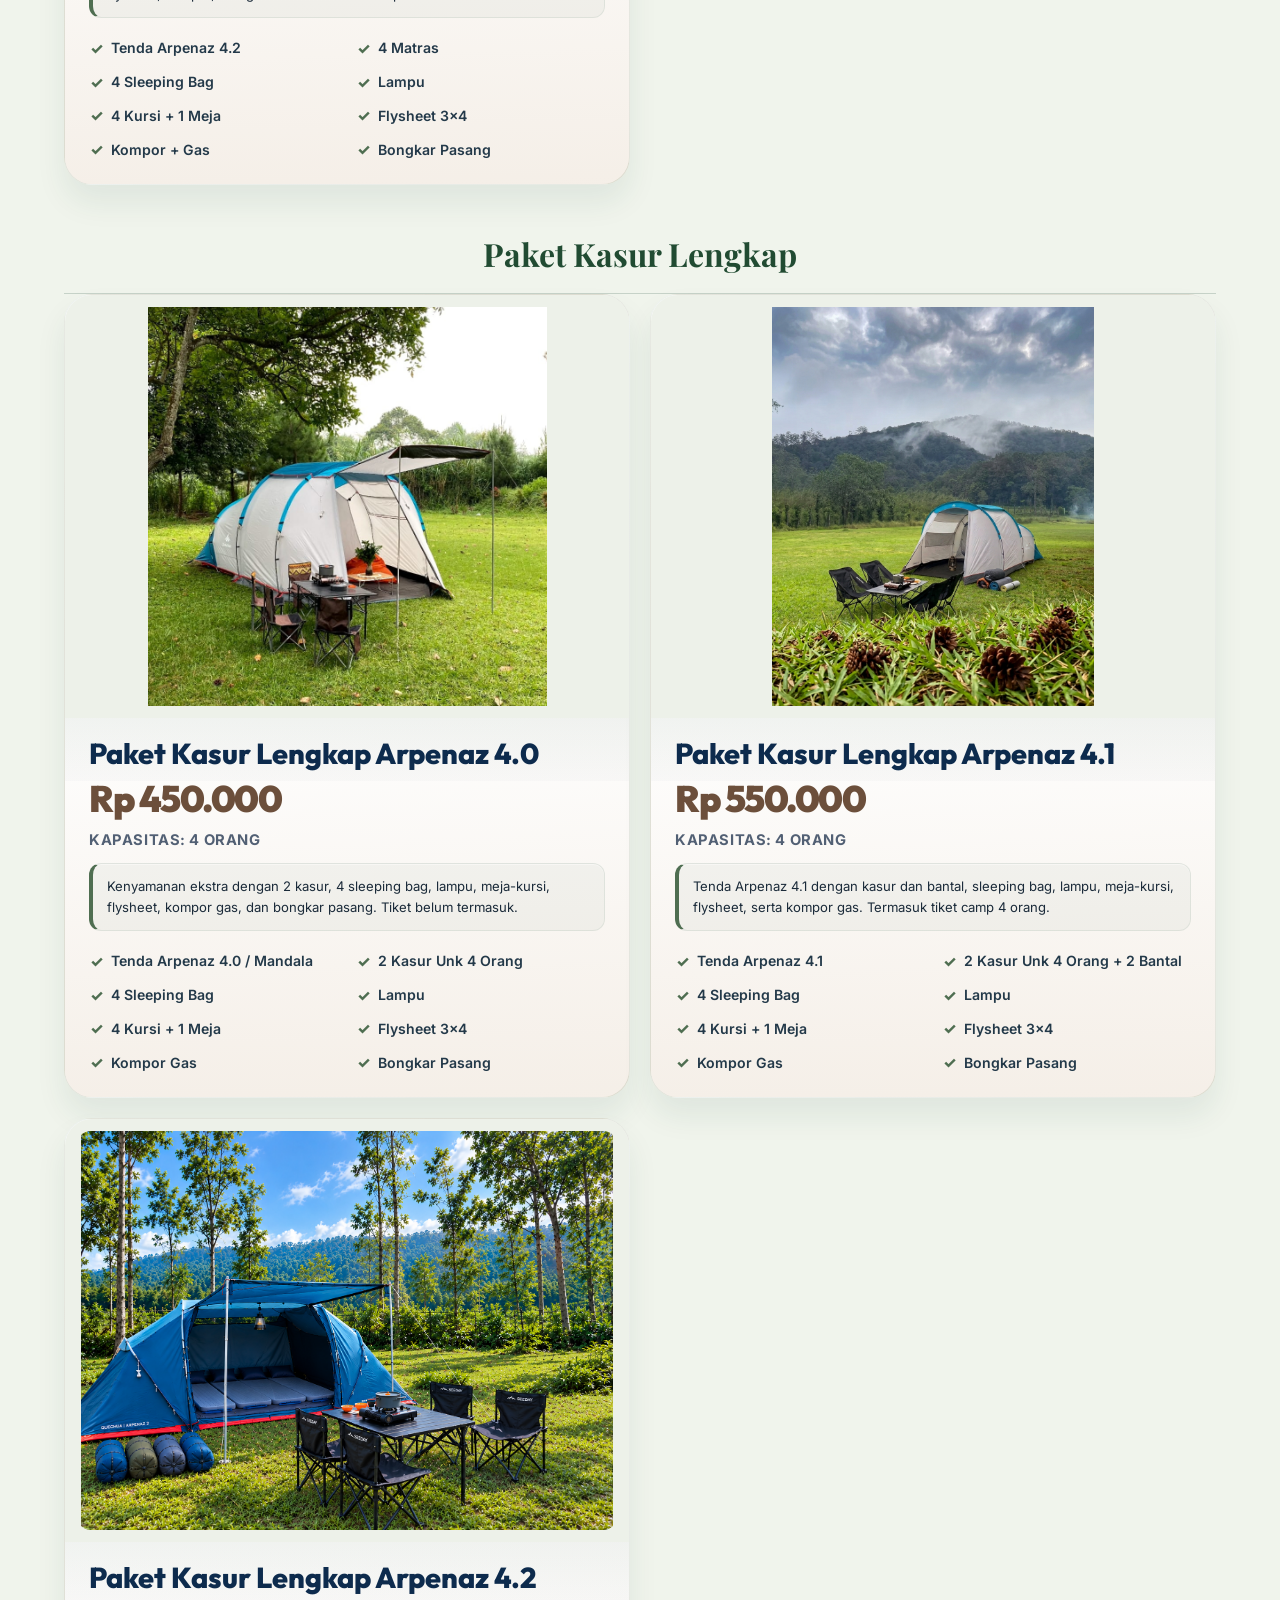
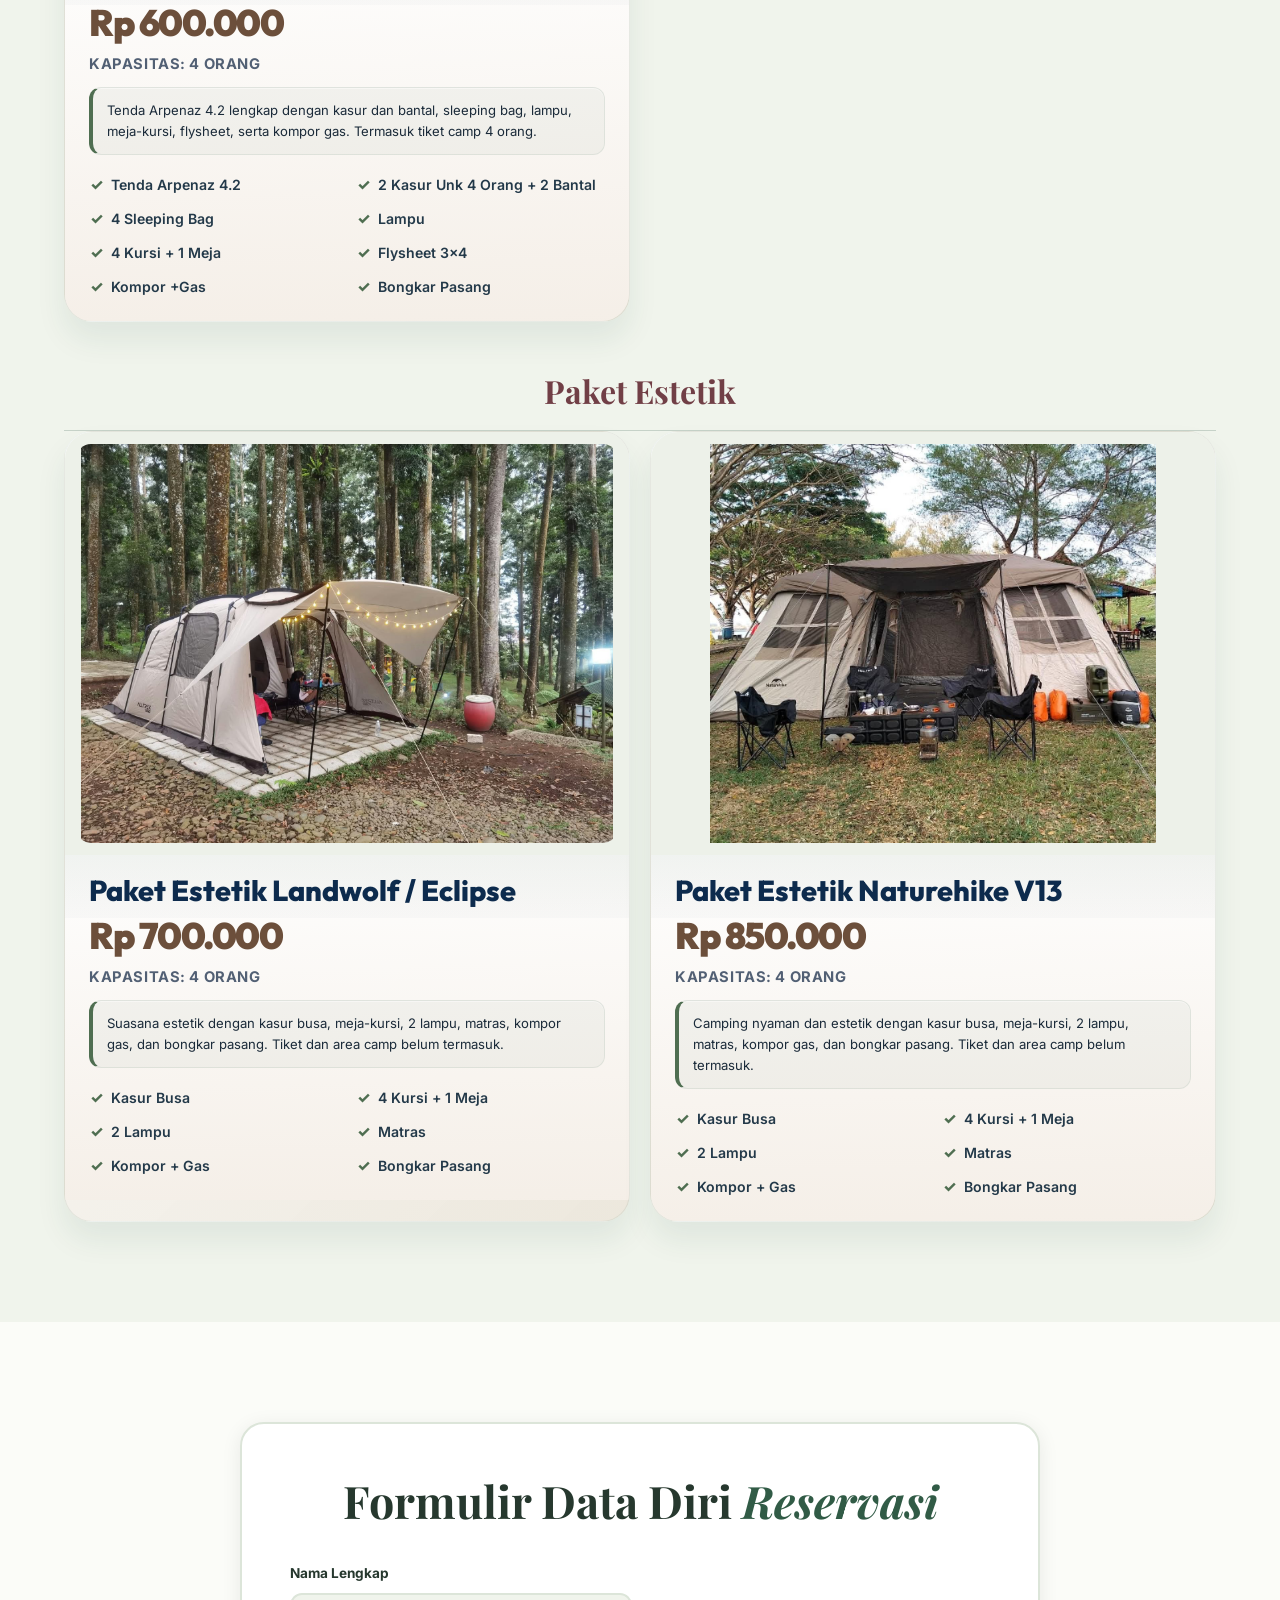
==== commit f55e889b: "auto: 2026-10-15 12.47.22" ====
--- a/index.html
+++ b/index.html
@@ -1,556 +1,573 @@
-<!DOCTYPE html>
-<html lang="id">
-<head>
-    <meta charset="UTF-8">
-    <meta name="viewport" content="width=device-width, initial-scale=1.0">
-    <meta name="description" content="Ranca Upas Beauty - Destinasi camping terbaik di Ciwidey, Bandung. Nikmati pengalaman 2 Hari 1 Malam di alam terbuka dengan penangkaran rusa, pemandian air panas, dan berbagai aktivitas outdoor.">
-    <meta name="keywords" content="ranca upas, camping, ciwidey, bandung, glamping, tenda, outdoor, penangkaran rusa, wisata alam">
-    <title>Ranca Upas Beauty — Pengalaman Camping & Wisata Alam</title>
-    <link rel="preconnect" href="https://fonts.googleapis.com">
-    <link rel="preconnect" href="https://fonts.gstatic.com" crossorigin>
-    <link href="https://fonts.googleapis.com/css2?family=Playfair+Display:ital,wght@0,400;0,500;0,600;0,700;1,400;1,500&family=Inter:wght@300;400;500;600;700&family=Outfit:wght@300;400;500;600;700&display=swap" rel="stylesheet">
-    <link rel="stylesheet" href="style.css?v=dd909db7c600">
-</head>
-<body>
-    <!-- Navigation -->
-    <nav id="main-nav" class="navbar">
-        <div class="nav-container">
-            <a href="index.html" class="nav-logo" id="nav-logo" aria-label="Ranca Upas, kembali ke beranda">
-                <img class="nav-logo-image" src="images/logo/Stylized%20Deer%20Mountain%20Emblem.png?v=20261015" alt="">
-                <span class="nav-logo-text">RANCAUPAS</span>
-            </a>
-            <ul class="nav-links" id="nav-links">
-                <li><a href="#hero" class="nav-link active" data-section="hero">Home</a></li>
-                <li><a href="#tentang" class="nav-link" data-section="tentang">Tentang</a></li>
-                <li><a href="#daftar-harga" class="nav-link" data-section="daftar-harga">Daftar Harga</a></li>
-                <li><a href="#area-camping" class="nav-link" data-section="area-camping">Area Camping</a></li>
-                <li><a href="#aktivitas" class="nav-link" data-section="aktivitas">Aktivitas</a></li>
-                <li><a href="#paket" class="nav-link" data-section="paket">Paket Tenda</a></li>
-                <li><a href="#kontak" class="nav-link" data-section="kontak">Kontak</a></li>
-                <li class="language-switch-item">
-                    <div class="language-switch" role="group" aria-label="Pilih bahasa">
-                        <button type="button" class="language-option" data-language="id" aria-pressed="true">ID</button>
-                        <button type="button" class="language-option" data-language="en" aria-pressed="false">EN</button>
-                    </div>
-                </li>
-            </ul>
-            <button id="nav-toggle" class="nav-toggle" aria-label="Toggle navigation">
-                <span class="hamburger-line"></span>
-                <span class="hamburger-line"></span>
-                <span class="hamburger-line"></span>
-            </button>
-        </div>
-    </nav>
-
-    <!-- Hero Section -->
-    <section id="hero" class="hero-section">
-        <div class="hero-video-stage" aria-hidden="true">
-            <video class="hero-video-layer is-active" muted playsinline loop preload="metadata">
-                <source src="images/hero/cinematik.mp4" type="video/mp4">
-            </video>
-            <video class="hero-video-layer" muted playsinline loop preload="none">
-                <source src="images/hero/cinematik.mp4" type="video/mp4">
-            </video>
-        </div>
-        <div class="hero-bg-overlay"></div>
-        <div class="hero-content">
-            <h1 class="hero-title" data-animate="fade-up" data-delay="100">
-                <span class="hero-title-lead">EXPLORE</span>
-                <span class="hero-title-brand">RANCAUPAS BEAUTY</span>
-            </h1>
-            <p class="hero-kicker" data-animate="fade-up">Glamping • Retreat Keluarga • Jelajah Alam</p>
-            <div class="hero-cta" data-animate="fade-up" data-delay="400">
-                <a href="#paket" class="btn btn-primary" id="hero-reserve-btn">
-                    <span>Reservasi</span>
-                    <svg class="btn-arrow" viewBox="0 0 24 24" fill="none" stroke="currentColor" stroke-width="2"><path d="M5 12h14M12 5l7 7-7 7"/></svg>
-                </a>
-            </div>
-        </div>
-        <div class="hero-scroll-indicator" id="scroll-indicator">
-            <div class="scroll-mouse">
-                <div class="scroll-wheel"></div>
-            </div>
-        </div>
-    </section>
-
-    <!-- Tentang Section -->
-    <section id="tentang" class="tentang-section">
-        <div class="container">
-            <div class="tentang-grid">
-                <div class="tentang-content" data-animate="fade-right">
-                    <span class="section-tag">Tentang Kami</span>
-                    <h2 class="section-title">Kenapa <span class="text-accent">Ranca Upas?</span></h2>
-                    <p class="tentang-text">
-                        Nikmati pengalaman camping terbaik di tengah hamparan alam hijau, udara pegunungan yang sejuk, serta suasana yang menenangkan. Ranca Upas menjadi destinasi favorit untuk gathering, family outing, outbound, dan team building perusahaan.
-                    </p>
-                    <p class="tentang-text">
-                        Area camping luas, penangkaran rusa, pemandian air panas, dan berbagai aktivitas seru siap memberikan pengalaman yang tak terlupakan.
-                    </p>
-                </div>
-                <div class="tentang-image" data-animate="fade-left">
-                    <div class="tentang-img-wrapper">
-                        <div class="img-placeholder nature-placeholder">
-    <img src="images/rancaupas.jpg" alt="Pemandangan Ranca Upas dari atas saat matahari terbit" class="placeholder-photo" loading="lazy">
-</div>
-                    </div>
-                </div>
-            </div>
-        </div>
-    </section>
-
-    <!-- Aktivitas Section -->
-    <section id="aktivitas" class="aktivitas-section">
-        <div class="container">
-            <div class="section-header" data-animate="fade-up">
-                <span class="section-tag-center">Yang Bisa Dilakukan</span>
-                <h2 class="section-title-center" data-language-id="Aktivitas <span class=&quot;text-accent&quot;>Seru</span>" data-language-en="Fun <span class=&quot;text-accent&quot;>Activities</span>">Aktivitas <span class="text-accent">Seru</span></h2>
-            </div>
-            <div class="aktivitas-grid" data-animate="fade-up" data-delay="200">
-                <div class="aktivitas-card">
-                    <div class="aktivitas-image">
-                        <video muted playsinline loop preload="none" aria-label="Video suasana camping di Ranca Upas" style="width:100%;height:100%;object-fit:cover;object-position:center;background:transparent;">
-                            <source data-src="images/aktivitas/camping%20rancaupas.mp4" type="video/mp4">
-                        </video>
-                    </div>
-                    <div class="aktivitas-copy">
-                        <div class="aktivitas-label">CAMPING</div>
-                        <p class="aktivitas-description">Dirikan tenda bersama rombongan di area terbuka dan nikmati suasana senja Ranca Upas.</p>
-                    </div>
-                </div>
-                <div class="aktivitas-card">
-                    <div class="aktivitas-image">
-                        <video muted playsinline loop preload="none" aria-label="Video penangkaran rusa" style="width:100%;height:100%;object-fit:cover;object-position:center;background:transparent;">
-                            <source data-src="images/aktivitas/makan%20rusa.mp4" type="video/mp4">
-                        </video>
-                    </div>
-                    <div class="aktivitas-copy">
-                        <div class="aktivitas-label">PENANGKARAN RUSA</div>
-                        <p class="aktivitas-description">Beri makan rusa di area penangkaran dan amati satwa ini dari dekat di tengah alam Ranca Upas.</p>
-                    </div>
-                </div>
-                <div class="aktivitas-card">
-                    <div class="aktivitas-image">
-                        <video muted playsinline loop preload="none" aria-label="Video kolam renang air hangat" style="width:100%;height:100%;object-fit:cover;object-position:center;background:transparent;">
-                            <source data-src="images/aktivitas/Kolam%20renang%20air%20hangat%20rancaupas.mp4" type="video/mp4">
-                        </video>
-                    </div>
-                    <div class="aktivitas-copy">
-                        <div class="aktivitas-label">BERENANG</div>
-                        <p class="aktivitas-description">Nikmati kolam renang air hangat dan seluncurannya, dikelilingi udara sejuk serta pepohonan pegunungan.</p>
-                    </div>
-                </div>
-                <div class="aktivitas-card">
-                    <div class="aktivitas-image">
-                        <video muted playsinline loop preload="none" aria-label="Video api unggun" style="width:100%;height:100%;object-fit:cover;object-position:center;background:transparent;">
-                            <source data-src="images/aktivitas/api%20ungun.mp4" type="video/mp4">
-                        </video>
-                    </div>
-                    <div class="aktivitas-copy">
-                        <div class="aktivitas-label">API UNGGUN</div>
-                        <p class="aktivitas-description">Berkumpul di sekitar api unggun dekat tenda, menghangatkan malam sambil menikmati suasana camping bersama.</p>
-                    </div>
-                </div>
-                <div class="aktivitas-card">
-                    <div class="aktivitas-image">
-                        <video muted playsinline loop preload="none" aria-label="Video hiking di Ranca Upas" style="width:100%;height:100%;object-fit:cover;object-position:center;background:transparent;">
-                            <source data-src="images/aktivitas/hiking.mp4" type="video/mp4">
-                        </video>
-                    </div>
-                    <div class="aktivitas-copy">
-                        <div class="aktivitas-label">HIKING</div>
-                        <p class="aktivitas-description">Jelajahi jalur alam pegunungan di ketinggian sekitar 1.700 meter di atas permukaan laut (mdpl), dengan udara sejuk dan pemandangan hutan lindung.</p>
-                    </div>
-                </div>
-                <div class="aktivitas-card">
-                    <div class="aktivitas-image">
-                        <video muted playsinline loop preload="none" aria-label="Video aktivitas ATV di Ranca Upas" style="width:100%;height:100%;object-fit:cover;object-position:center;background:transparent;">
-                            <source data-src="images/aktivitas/atv%20rancaupas.mp4" type="video/mp4">
-                        </video>
-                    </div>
-                    <div class="aktivitas-copy">
-                        <div class="aktivitas-label">ATV</div>
-                        <p class="aktivitas-description">Jelajahi jalur rumput terbuka dengan ATV bersama rombongan, ditemani udara segar dan pemandangan hijau Ranca Upas.</p>
-                    </div>
-                </div>
-                <div class="aktivitas-card">
-                    <div class="aktivitas-image">
-                        <video muted playsinline loop preload="none" aria-label="Video aktivitas paintball di Ranca Upas" style="width:100%;height:100%;object-fit:cover;object-position:center;background:transparent;">
-                            <source data-src="images/aktivitas/paint%20ball.mp4" type="video/mp4">
-                        </video>
-                    </div>
-                    <div class="aktivitas-copy">
-                        <div class="aktivitas-label">PAINT BALL</div>
-                        <p class="aktivitas-description">Uji strategi dan kelincahan dalam permainan paintball di tengah rimbun pepohonan Ranca Upas.</p>
-                    </div>
-                </div>
-            </div>
-        </div>
-    </section>
-
-    <!-- Daftar Harga Section -->
-    <section id="daftar-harga" class="price-guide-section">
-        <div class="container">
-            <div class="section-header" data-animate="fade-up">
-                <span class="section-tag-center">Informasi Tarif</span>
-                <h2 class="section-title-center"><span class="text-accent">DAFTAR HARGA</span></h2>
-                <p class="section-desc">Harga tiket, camping, wahana, dan layanan Ranca Upas.</p>
-            </div>
-            <div class="price-guide-grid" data-animate="fade-up" data-delay="150">
-                <article class="price-guide-card">
-                    <header class="price-guide-card-header">
-                        <span class="price-guide-number">01</span>
-                        <h3>Tiket & Camping</h3>
-                    </header>
-                    <div class="price-guide-card-body">
-                        <div class="price-guide-table-head"><span>Jenis</span><span>Kunjungan</span><span>Camping</span></div>
-                        <div class="price-guide-row"><span>Wisatawan Nusantara</span><strong>Rp 28.000</strong><strong>Rp 44.000 / orang / malam</strong></div>
-                        <div class="price-guide-row"><span>Wisatawan Mancanegara</span><strong>Rp 49.000</strong><strong>Rp 66.000 / orang / malam</strong></div>
-                        <div class="price-guide-row"><span>Roda 2</span><strong>Rp 10.000</strong><strong>Rp 22.000 / unit</strong></div>
-                        <div class="price-guide-row"><span>Roda 4</span><strong>Rp 18.000</strong><strong>Rp 38.000 / unit</strong></div>
-                        <div class="price-guide-row"><span>Roda 6</span><strong>Rp 39.000</strong><strong>Rp 78.000 / unit</strong></div>
-                        <div class="price-guide-row"><span>Tambahan HTM Camping</span><strong class="price-guide-span">Rp 17.000 / malam</strong></div>
-                    </div>
-                </article>
-                <article class="price-guide-card">
-                    <header class="price-guide-card-header">
-                        <span class="price-guide-number">02</span>
-                        <h3>Wahana</h3>
-                    </header>
-                    <div class="price-guide-card-body price-guide-list">
-                        <div class="price-guide-row"><span>Kolam Renang</span><strong>Rp 25.000 / orang</strong></div>
-                        <div class="price-guide-row"><span>Paintball</span><strong>Rp 138.000 / pax</strong></div>
-                        <div class="price-guide-row"><span>ATV</span><strong>Rp 176.000 / pax</strong></div>
-                        <div class="price-guide-row"><span>Archery</span><strong>Rp 39.000 / pax</strong></div>
-                        <div class="price-guide-row"><span>Kuda Tunggang</span><strong>Rp 39.000 / pax</strong></div>
-                        <div class="price-guide-row"><span>Petik Strawberry</span><strong>Rp 66.000 / pax</strong></div>
-                        <div class="price-guide-row"><span>Onsen Only</span><strong>Rp 31.000 / orang</strong></div>
-                    </div>
-                </article>
-                <article class="price-guide-card">
-                    <header class="price-guide-card-header">
-                        <span class="price-guide-number">03</span>
-                        <h3>Igloo & Campervan</h3>
-                    </header>
-                    <div class="price-guide-card-body price-guide-list">
-                        <div class="price-guide-row"><span>Igloo Camp Only · Weekday</span><strong>Rp 825.000 / malam</strong></div>
-                        <div class="price-guide-row"><span>Igloo Camp Only · Weekend</span><strong>Rp 1.045.000 / malam</strong></div>
-                        <div class="price-guide-row"><span>Campervan Park · Hanya Area</span><strong>Rp 275.000 / malam</strong></div>
-                        <div class="price-guide-row"><span>Campervan Park · Area + Tenda</span><strong>Rp 583.000 / malam</strong></div>
-                    </div>
-                </article>
-                <article class="price-guide-card">
-                    <header class="price-guide-card-header">
-                        <span class="price-guide-number">04</span>
-                        <h3>Lainnya</h3>
-                    </header>
-                    <div class="price-guide-card-body price-guide-list">
-                        <div class="price-guide-row"><span>Shooting</span><strong>Rp 3.300.000</strong></div>
-                        <div class="price-guide-row"><span>Prewedding</span><strong>Rp 825.000</strong></div>
-                        <div class="price-guide-row"><span>Bloking Area</span><strong>Rp 500.000</strong></div>
-                    </div>
-                    <p class="price-guide-note">* Untuk rombongan di atas 30 orang.</p>
-                </article>
-            </div>
-        </div>
-    </section>
-
-    <!-- Area Camping Section -->
-    <section id="area-camping" class="area-section">
-        <div class="container">
-            <div class="section-header" data-animate="fade-up">
-                <span class="section-tag-center">Area Kami</span>
-                <h2 class="section-title-center"><span class="text-accent">Area Camping</span></h2>
-            </div>
-            <figure class="area-map">
-                <img src="images/area-camping/denah.webp" alt="Denah lokasi wisata dan area camping Ranca Upas" loading="lazy">
-            </figure>
-            <div class="area-grid" data-animate="fade-up" data-delay="200">
-                <div class="area-card">
-                    <div class="area-photo-grid">
-                        <img class="area-photo-tents" src="images/area-camping/rasmala%20a1.webp" alt="Tenda-tenda di bawah pepohonan Rasamala dengan cahaya pagi menembus kabut" loading="lazy">
-                        <img src="images/area-camping/rasmala%20a2.webp" alt="Papan Campsite Rasamala di antara tenda saat pagi berkabut" loading="lazy">
-                        <img src="images/area-camping/rasmala%20a3.webp" alt="Pemandangan udara area perkemahan Rasamala yang dikelilingi pepohonan" loading="lazy">
-                    </div>
-                    <div class="area-card-content">
-                        <h3>RASAMALA</h3>
-                        <p>Berkemah di bawah rindangnya pohon Rasamala, ditemani udara sejuk dan cahaya pagi yang menembus kabut.</p>
-                        <a href="#paket" class="btn btn-small">Lihat Paket</a>
-                    </div>
-                </div>
-                <div class="area-card">
-                    <div class="area-photo-grid">
-                        <img class="area-photo-tents" src="images/area-camping/savana%20a1.webp" alt="Deretan tenda di lapangan Savana dengan latar pegunungan dan langit cerah" loading="lazy">
-                        <img src="images/area-camping/savana%20a2.webp" alt="Papan Campsite Savana di lapangan terbuka berlatar perbukitan" loading="lazy">
-                        <img src="images/area-camping/savana%20a3.webp" alt="Langit senja di atas hamparan Savana dan pepohonan perbukitan" loading="lazy">
-                    </div>
-                    <div class="area-card-content">
-                        <h3>SAVANA</h3>
-                        <p>Nikmati lapangan luas, panorama pegunungan, dan langit terbuka yang indah dari pagi hingga senja.</p>
-                        <a href="#paket" class="btn btn-small">Lihat Paket</a>
-                    </div>
-                </div>
-                <div class="area-card">
-                    <div class="area-photo-grid">
-                        <img src="images/area-camping/edelweis%20a1.webp" alt="Papan Campsite Edelweis dengan tenda di area berumput" loading="lazy">
-                        <img src="images/area-camping/edelweis%20a2.webp" alt="Pondok kecil di area camping Edelweis yang dikelilingi pepohonan" loading="lazy">
-                        <img src="images/area-camping/edelwis%20a3.webp" alt="Deretan tenda di lapangan camping Edelweis berlatar pegunungan" loading="lazy">
-                    </div>
-                    <div class="area-card-content">
-                        <h3>EDELWEIS</h3>
-                        <p>Berkemah di area terbuka Edelweis, dengan tenda berlatar pegunungan, pepohonan rindang, dan pondok kecil di tengah suasana sejuk Ranca Upas.</p>
-                        <a href="#paket" class="btn btn-small">Lihat Paket</a>
-                    </div>
-                </div>
-                <div class="area-card">
-                    <div class="area-photo-grid">
-                        <img src="images/area-camping/pinus%20a1.webp" alt="Tenda oranye di antara pepohonan rindang di area Puspa" loading="lazy">
-                        <img src="images/area-camping/pinus%20a2.webp" alt="Tenda dome dan pondok di tepi danau dengan pantulan perbukitan" loading="lazy">
-                        <img src="images/area-camping/pinus%20a3.webp" alt="Deretan tenda di antara pepohonan Puspa saat suasana senja" loading="lazy">
-                    </div>
-                    <div class="area-card-content">
-                        <h3>PUSPA</h3>
-                        <p>Bermalam di area Puspa yang teduh, dengan tenda di antara pepohonan dan suasana hutan yang sejuk.</p>
-                        <a href="#paket" class="btn btn-small">Lihat Paket</a>
-                    </div>
-                </div>
-            </div>
-        </div>
-    </section>
-
-<!-- Paket Tenda Rancaupas Section -->
-    <section id="paket" class="paket-section">
-        <div class="container">
-            <div class="section-header" data-animate="fade-up">
-                <span class="section-tag-center">Pilihan Terbaik</span>
-                <h2 class="section-title-center" data-language-id="⛺ <span class=&quot;text-accent&quot;>Paket Tenda Rancaupas</span>" data-language-en="⛺ <span class=&quot;text-accent&quot;>Rancaupas Tent Packages</span>">⛺ <span class="text-accent">Paket Tenda Rancaupas</span></h2>
-                <p class="section-desc">* Harga belum termasuk tiket</p>
-            </div>
-
-            <nav class="paket-category-nav" aria-label="Kategori paket">
-                <a href="#paket-category-tenda-reguler">Tenda Reguler</a>
-                <a href="#paket-category-paket-kasur-reguler">Paket Kasur Reguler</a>
-                <a href="#paket-category-paket-matras-reguler">Paket Matras Reguler</a>
-                <a href="#paket-category-paket-matras-lengkap">Paket Matras Lengkap</a>
-                <a href="#paket-category-paket-kasur-lengkap">Paket Kasur Lengkap</a>
-                <a href="#paket-category-paket-estetik">Paket Estetik</a>
-            </nav>
-
-            <div class="paket-grid" id="paket-grid">
-                <!-- All package categories are rendered here by JavaScript. -->
-            </div>
-        </div>
-    </section>
-
-<!-- Price List Section -->
-    <!-- Reservasi Section -->
-    <section id="reservasi" class="reservasi-section">
-        <div class="container">
-            <div class="reservasi-card" data-animate="fade-up">
-                <section id="selected-package-summary" class="selected-package-summary" aria-live="polite" aria-atomic="true" hidden></section>
-                <h2 class="section-title-center" data-language-id="Formulir Data Diri <span class=&quot;text-accent&quot;>Reservasi</span>" data-language-en="<span class=&quot;text-accent&quot;>Camping Booking</span> Form">Formulir Data Diri <span class="text-accent">Reservasi</span></h2>
-                <form id="reservation-form" class="reservation-form">
-                    <div class="form-row">
-                        <div class="form-group">
-                            <label for="res-name">Nama Lengkap</label>
-                            <input type="text" id="res-name" name="name" placeholder="Masukkan nama Anda" required>
-                        </div>
-                    </div>
-                    <div class="form-row">
-                        <div class="form-group">
-                            <label for="res-guests">Jumlah Peserta</label>
-                            <select id="res-guests" name="guests" required>
-                                <option value="">Pilih jumlah</option>
-                                <option value="2">2 Orang</option>
-                                <option value="4">4 Orang</option>
-                                <option value="6">6 Orang</option>
-                                <option value="8">8 Orang</option>
-                                <option value="10">10 Orang</option>
-                                <option value="12">12 Orang</option>
-                                <option value="15+">15+ Orang (Group)</option>
-                                <option value="rombongan">Rombongan / Event</option>
-                            </select>
-                        </div>
-                    </div>
-                    <div class="form-row">
-                        <div class="form-group">
-                            <label for="res-date">Tanggal Check-in</label>
-                            <input type="date" id="res-date" name="date" required>
-                        </div>
-                        <div class="form-group">
-                            <label for="res-paket">Pilihan Paket</label>
-                            <select id="res-paket" name="paket" required>
-                                <option value="">Pilih paket</option>
-                                <!-- Options populated dynamically by JS from paket tenda data -->
-                            </select>
-                        </div>
-                    </div>
-                    <div class="form-group">
-                        <label for="res-notes">Catatan Tambahan</label>
-                        <textarea id="res-notes" name="notes" placeholder="Request khusus, pertanyaan, dll." rows="3"></textarea>
-                    </div>
-                    <button type="submit" class="btn btn-primary btn-full" id="submit-reservation">
-                        <span>Kirim Reservasi</span>
-                        <svg class="btn-arrow" viewBox="0 0 24 24" fill="none" stroke="currentColor" stroke-width="2"><path d="M5 12h14M12 5l7 7-7 7"/></svg>
-                    </button>
-                </form>
-            </div>
-        </div>
-    </section>
-
-    <!-- Kontak Section -->
-    <section id="kontak" class="kontak-section">
-        <div class="container">
-            <div class="section-header" data-animate="fade-up">
-                <span class="section-tag-center">Hubungi Kami</span>
-                <h2 class="section-title-center">Kontak & <span class="text-accent">Lokasi</span></h2>
-            </div>
-            <div class="kontak-grid" data-animate="fade-up" data-delay="200">
-                <a class="kontak-card" href="https://www.google.com/maps/search/?api=1&amp;query=Jl.%20Ranca%20Upas%2C%20Alam%20Endah%2C%20Ciwidey%2C%20Kabupaten%20Bandung%2C%20Jawa%20Barat%2040973" target="_blank" rel="noopener noreferrer" aria-label="Lihat alamat Ranca Upas di Google Maps">
-                    <div class="kontak-icon">📍</div>
-                    <h4>Alamat</h4>
-                    <p>Jl. Ranca Upas, Alam Endah, Ciwidey, Kabupaten Bandung, Jawa Barat 40973</p>
-                </a>
-                <a class="kontak-card" href="https://wa.me/6282120730123?text=Halo%20Ranca%20Upas%20Beauty%2C%20saya%20ingin%20bertanya%20mengenai%20reservasi." target="_blank" rel="noopener noreferrer" aria-label="Chat WhatsApp Ranca Upas di 0821 2073 0123">
-                    <div class="kontak-icon">📞</div>
-                    <h4>Telepon / WhatsApp</h4>
-                    <p>0821 2073 0123</p>
-                </a>
-                <div class="kontak-card">
-                    <div class="kontak-icon">🕐</div>
-                    <h4>Jam Operasional</h4>
-                    <p>Setiap Hari<br>24 jam</p>
-                </div>
-                <a class="kontak-card" href="mailto:info@rancaupasbeauty.id?subject=Reservasi%20Camping%20Ranca%20Upas&amp;body=Halo%20Ranca%20Upas%20Beauty%2C%0A%0ASaya%20ingin%20bertanya%20mengenai%20reservasi." aria-label="Kirim email ke Ranca Upas Beauty">
-                    <div class="kontak-icon">📧</div>
-                    <h4>Email</h4>
-                    <p>info@rancaupasbeauty.id</p>
-                </a>
-            </div>
-            <div class="complaint-panel" id="keluhan">
-                <h3>Keluhan &amp; Masukan</h3>
-                <p>Sampaikan kendala atau saran Anda kepada tim Ranca Upas.</p>
-                <form id="complaint-form" class="complaint-form">
-                    <div class="form-row">
-                        <div class="form-group">
-                            <label for="complaint-name">Nama</label>
-                            <input type="text" id="complaint-name" name="name" autocomplete="name" placeholder="Nama Anda" required>
-                        </div>
-                        <div class="form-group">
-                            <label for="complaint-email">Email untuk balasan</label>
-                            <input type="email" id="complaint-email" name="email" autocomplete="email" placeholder="nama@email.com" required>
-                        </div>
-                    </div>
-                    <div class="form-group">
-                        <label for="complaint-message">Keluhan atau masukan</label>
-                        <textarea id="complaint-message" name="message" rows="5" placeholder="Ceritakan keluhan atau masukan Anda..." required></textarea>
-                    </div>
-                    <button type="submit" class="btn btn-primary complaint-submit">
-                        <span>Kirim Keluhan</span>
-                        <svg class="btn-arrow" viewBox="0 0 24 24" fill="none" stroke="currentColor" stroke-width="2"><path d="M5 12h14M12 5l7 7-7 7"/></svg>
-                    </button>
-                    <p id="complaint-status" role="status" style="margin-top: 12px; font-weight: 600;"></p>
-                </form>
-            </div>
-        </div>
-    </section>
-
-    <section id="peta-lokasi" class="map-section">
-        <div class="container">
-            <div class="map-heading">
-                <span class="section-tag-center">Temukan Kami</span>
-                <h2 class="section-title-center">Peta <span class="text-accent">Lokasi</span></h2>
-            </div>
-            <div class="map-frame">
-                <iframe
-                    title="Peta lokasi Ranca Upas, Ciwidey"
-                    src="https://www.google.com/maps?q=Ranca%20Upas%20Ciwidey%20Bandung&z=15&output=embed"
-                    loading="lazy"
-                    referrerpolicy="no-referrer-when-downgrade"
-                    allowfullscreen>
-                </iframe>
-            </div>
-        </div>
-    </section>
-
-    <a href="#keluhan" class="feedback-float" aria-label="Keluhan dan Masukan">
-        <svg viewBox="0 0 24 24" fill="none" stroke="currentColor" stroke-width="2" stroke-linecap="round" stroke-linejoin="round" width="26" height="26"><path d="M21 15a2 2 0 0 1-2 2H7l-4 4V5a2 2 0 0 1 2-2h14a2 2 0 0 1 2 2z"/></svg>
-    </a>
-
-    <a href="https://wa.me/6282120730123?text=Halo%20Ranca%20Upas%20Beauty%2C%20saya%20ingin%20tanya%20tentang%20paket%20camping." class="wa-float" aria-label="Chat WhatsApp" target="_blank" rel="noopener noreferrer">
-        <img src="images/kontak/wa.png" alt="" class="wa-float-logo">
-    </a>
-
-    <!-- Footer -->
-    <footer id="footer" class="footer">
-        <div class="footer-top">
-            <div class="container">
-                <div class="footer-grid">
-                    <div class="footer-brand">
-                        <a href="#hero" class="footer-logo">RANCA UPAS <span class="logo-accent">BEAUTY</span></a>
-                        <p class="footer-desc">Destinasi camping & wisata alam terbaik di Ciwidey, Bandung. Pengalaman alam yang tak terlupakan bersama keluarga dan sahabat.</p>
-                        <div class="footer-socials">
-                            <a href="#" class="footer-social" aria-label="Instagram">📷</a>
-                            <a href="#" class="footer-social" aria-label="Facebook">📘</a>
-                            <a href="#" class="footer-social" aria-label="TikTok">🎵</a>
-                            <a href="#" class="footer-social" aria-label="YouTube">▶️</a>
-                        </div>
-                    </div>
-                    <div class="footer-col">
-                        <h4 class="footer-title">Navigasi</h4>
-                        <ul class="footer-links">
-                            <li><a href="#hero">Home</a></li>
-                            <li><a href="#tentang">Tentang</a></li>
-                            <li><a href="#aktivitas">Aktivitas</a></li>
-                            <li><a href="#paket">Paket Tenda</a></li>
-                            <li><a href="#kontak">Kontak</a></li>
-                        </ul>
-                    </div>
-                    <div class="footer-col">
-                        <h4 class="footer-title">Area Camping</h4>
-                        <ul class="footer-links">
-                            <li><a href="#area-camping">Area Rasamala</a></li>
-                            <li><a href="#area-camping">Area Savana</a></li>
-                            <li><a href="#area-camping">Area Puspa</a></li>
-                        </ul>
-                    </div>
-
-                </div>
-            </div>
-        </div>
-        <div class="footer-bottom">
-            <div class="container">
-                <p>&copy; 2025 Ranca Upas Beauty. All rights reserved.</p>
-            </div>
-        </div>
-    </footer>
-
-    <!-- Back to Top -->
-    <button id="back-to-top" class="back-to-top" aria-label="Back to top">
-        <svg viewBox="0 0 24 24" fill="none" stroke="currentColor" stroke-width="2"><path d="M12 19V5M5 12l7-7 7 7"/></svg>
-    </button>
-
-    <!-- Reservation Success Modal -->
-    <div id="reservation-modal" class="modal">
-        <div class="modal-overlay"></div>
-        <div class="modal-content">
-            <div class="modal-icon">✅</div>
-            <h3>Reservasi Terkirim!</h3>
-            <p>Terima kasih! Tim kami akan segera menghubungi Anda untuk konfirmasi reservasi camping Anda.</p>
-            <button class="btn btn-primary" id="modal-close">Tutup</button>
-        </div>
-    </div>
-
-    <div id="image-modal" class="image-modal" aria-label="Preview gambar" aria-hidden="true">
-        <span class="close-modal" aria-label="Close gallery">&times;</span>
-        <button type="button" class="image-modal-arrow image-modal-prev" aria-label="Foto sebelumnya">&#8249;</button>
-        <img src="" alt="Preview gambar" id="image-modal-img">
-        <button type="button" class="image-modal-arrow image-modal-next" aria-label="Foto berikutnya">&#8250;</button>
-        <span class="image-modal-counter" id="image-modal-counter"></span>
-    </div>
-
-    <script src="script.js?v=28abe8e53de5"></script>
-</body>
-</html>
-
-
-
+<!DOCTYPE html>
+<html lang="id">
+<head>
+    <meta charset="UTF-8">
+    <meta name="viewport" content="width=device-width, initial-scale=1.0">
+    <meta http-equiv="refresh" content="0; url=RANCAUPAS%20BEAUTY/index.html">
+    <title>Ranca Upas Beauty</title>
+    <script>
+        const destination = new URL('RANCAUPAS%20BEAUTY/index.html', window.location.href);
+        destination.search = window.location.search;
+        destination.hash = window.location.hash;
+        window.location.replace(destination.href);
+    </script>
+</head>
+<body>
+    <p>Membuka Ranca Upas Beauty... <a href="RANCAUPAS%20BEAUTY/index.html">Buka situs</a></p>
+</body>
+</html><!DOCTYPE html>
+<html lang="id">
+<head>
+    <meta charset="UTF-8">
+    <meta name="viewport" content="width=device-width, initial-scale=1.0">
+    <meta name="description" content="Ranca Upas Beauty - Destinasi camping terbaik di Ciwidey, Bandung. Nikmati pengalaman 2 Hari 1 Malam di alam terbuka dengan penangkaran rusa, pemandian air panas, dan berbagai aktivitas outdoor.">
+    <meta name="keywords" content="ranca upas, camping, ciwidey, bandung, glamping, tenda, outdoor, penangkaran rusa, wisata alam">
+    <title>Ranca Upas Beauty — Pengalaman Camping & Wisata Alam</title>
+    <link rel="preconnect" href="https://fonts.googleapis.com">
+    <link rel="preconnect" href="https://fonts.gstatic.com" crossorigin>
+    <link href="https://fonts.googleapis.com/css2?family=Playfair+Display:ital,wght@0,400;0,500;0,600;0,700;1,400;1,500&family=Inter:wght@300;400;500;600;700&family=Outfit:wght@300;400;500;600;700&display=swap" rel="stylesheet">
+    <link rel="stylesheet" href="style.css?v=dd909db7c600">
+</head>
+<body>
+    <!-- Navigation -->
+    <nav id="main-nav" class="navbar">
+        <div class="nav-container">
+            <a href="index.html" class="nav-logo" id="nav-logo" aria-label="Ranca Upas, kembali ke beranda">
+                <img class="nav-logo-image" src="images/logo/Stylized%20Deer%20Mountain%20Emblem.png?v=20261015" alt="">
+                <span class="nav-logo-text">RANCAUPAS</span>
+            </a>
+            <ul class="nav-links" id="nav-links">
+                <li><a href="#hero" class="nav-link active" data-section="hero">Home</a></li>
+                <li><a href="#tentang" class="nav-link" data-section="tentang">Tentang</a></li>
+                <li><a href="#daftar-harga" class="nav-link" data-section="daftar-harga">Daftar Harga</a></li>
+                <li><a href="#area-camping" class="nav-link" data-section="area-camping">Area Camping</a></li>
+                <li><a href="#aktivitas" class="nav-link" data-section="aktivitas">Aktivitas</a></li>
+                <li><a href="#paket" class="nav-link" data-section="paket">Paket Tenda</a></li>
+                <li><a href="#kontak" class="nav-link" data-section="kontak">Kontak</a></li>
+                <li class="language-switch-item">
+                    <div class="language-switch" role="group" aria-label="Pilih bahasa">
+                        <button type="button" class="language-option" data-language="id" aria-pressed="true">ID</button>
+                        <button type="button" class="language-option" data-language="en" aria-pressed="false">EN</button>
+                    </div>
+                </li>
+            </ul>
+            <button id="nav-toggle" class="nav-toggle" aria-label="Toggle navigation">
+                <span class="hamburger-line"></span>
+                <span class="hamburger-line"></span>
+                <span class="hamburger-line"></span>
+            </button>
+        </div>
+    </nav>
+
+    <!-- Hero Section -->
+    <section id="hero" class="hero-section">
+        <div class="hero-video-stage" aria-hidden="true">
+            <video class="hero-video-layer is-active" muted playsinline loop preload="metadata">
+                <source src="images/hero/cinematik.mp4" type="video/mp4">
+            </video>
+            <video class="hero-video-layer" muted playsinline loop preload="none">
+                <source src="images/hero/cinematik.mp4" type="video/mp4">
+            </video>
+        </div>
+        <div class="hero-bg-overlay"></div>
+        <div class="hero-content">
+            <h1 class="hero-title" data-animate="fade-up" data-delay="100">
+                <span class="hero-title-lead">EXPLORE</span>
+                <span class="hero-title-brand">RANCAUPAS BEAUTY</span>
+            </h1>
+            <p class="hero-kicker" data-animate="fade-up">Glamping • Retreat Keluarga • Jelajah Alam</p>
+            <div class="hero-cta" data-animate="fade-up" data-delay="400">
+                <a href="#paket" class="btn btn-primary" id="hero-reserve-btn">
+                    <span>Reservasi</span>
+                    <svg class="btn-arrow" viewBox="0 0 24 24" fill="none" stroke="currentColor" stroke-width="2"><path d="M5 12h14M12 5l7 7-7 7"/></svg>
+                </a>
+            </div>
+        </div>
+        <div class="hero-scroll-indicator" id="scroll-indicator">
+            <div class="scroll-mouse">
+                <div class="scroll-wheel"></div>
+            </div>
+        </div>
+    </section>
+
+    <!-- Tentang Section -->
+    <section id="tentang" class="tentang-section">
+        <div class="container">
+            <div class="tentang-grid">
+                <div class="tentang-content" data-animate="fade-right">
+                    <span class="section-tag">Tentang Kami</span>
+                    <h2 class="section-title">Kenapa <span class="text-accent">Ranca Upas?</span></h2>
+                    <p class="tentang-text">
+                        Nikmati pengalaman camping terbaik di tengah hamparan alam hijau, udara pegunungan yang sejuk, serta suasana yang menenangkan. Ranca Upas menjadi destinasi favorit untuk gathering, family outing, outbound, dan team building perusahaan.
+                    </p>
+                    <p class="tentang-text">
+                        Area camping luas, penangkaran rusa, pemandian air panas, dan berbagai aktivitas seru siap memberikan pengalaman yang tak terlupakan.
+                    </p>
+                </div>
+                <div class="tentang-image" data-animate="fade-left">
+                    <div class="tentang-img-wrapper">
+                        <div class="img-placeholder nature-placeholder">
+    <img src="images/rancaupas.jpg" alt="Pemandangan Ranca Upas dari atas saat matahari terbit" class="placeholder-photo" loading="lazy">
+</div>
+                    </div>
+                </div>
+            </div>
+        </div>
+    </section>
+
+    <!-- Aktivitas Section -->
+    <section id="aktivitas" class="aktivitas-section">
+        <div class="container">
+            <div class="section-header" data-animate="fade-up">
+                <span class="section-tag-center">Yang Bisa Dilakukan</span>
+                <h2 class="section-title-center" data-language-id="Aktivitas <span class=&quot;text-accent&quot;>Seru</span>" data-language-en="Fun <span class=&quot;text-accent&quot;>Activities</span>">Aktivitas <span class="text-accent">Seru</span></h2>
+            </div>
+            <div class="aktivitas-grid" data-animate="fade-up" data-delay="200">
+                <div class="aktivitas-card">
+                    <div class="aktivitas-image">
+                        <video muted playsinline loop preload="none" aria-label="Video suasana camping di Ranca Upas" style="width:100%;height:100%;object-fit:cover;object-position:center;background:transparent;">
+                            <source data-src="images/aktivitas/camping%20rancaupas.mp4" type="video/mp4">
+                        </video>
+                    </div>
+                    <div class="aktivitas-copy">
+                        <div class="aktivitas-label">CAMPING</div>
+                        <p class="aktivitas-description">Dirikan tenda bersama rombongan di area terbuka dan nikmati suasana senja Ranca Upas.</p>
+                    </div>
+                </div>
+                <div class="aktivitas-card">
+                    <div class="aktivitas-image">
+                        <video muted playsinline loop preload="none" aria-label="Video penangkaran rusa" style="width:100%;height:100%;object-fit:cover;object-position:center;background:transparent;">
+                            <source data-src="images/aktivitas/makan%20rusa.mp4" type="video/mp4">
+                        </video>
+                    </div>
+                    <div class="aktivitas-copy">
+                        <div class="aktivitas-label">PENANGKARAN RUSA</div>
+                        <p class="aktivitas-description">Beri makan rusa di area penangkaran dan amati satwa ini dari dekat di tengah alam Ranca Upas.</p>
+                    </div>
+                </div>
+                <div class="aktivitas-card">
+                    <div class="aktivitas-image">
+                        <video muted playsinline loop preload="none" aria-label="Video kolam renang air hangat" style="width:100%;height:100%;object-fit:cover;object-position:center;background:transparent;">
+                            <source data-src="images/aktivitas/Kolam%20renang%20air%20hangat%20rancaupas.mp4" type="video/mp4">
+                        </video>
+                    </div>
+                    <div class="aktivitas-copy">
+                        <div class="aktivitas-label">BERENANG</div>
+                        <p class="aktivitas-description">Nikmati kolam renang air hangat dan seluncurannya, dikelilingi udara sejuk serta pepohonan pegunungan.</p>
+                    </div>
+                </div>
+                <div class="aktivitas-card">
+                    <div class="aktivitas-image">
+                        <video muted playsinline loop preload="none" aria-label="Video api unggun" style="width:100%;height:100%;object-fit:cover;object-position:center;background:transparent;">
+                            <source data-src="images/aktivitas/api%20ungun.mp4" type="video/mp4">
+                        </video>
+                    </div>
+                    <div class="aktivitas-copy">
+                        <div class="aktivitas-label">API UNGGUN</div>
+                        <p class="aktivitas-description">Berkumpul di sekitar api unggun dekat tenda, menghangatkan malam sambil menikmati suasana camping bersama.</p>
+                    </div>
+                </div>
+                <div class="aktivitas-card">
+                    <div class="aktivitas-image">
+                        <video muted playsinline loop preload="none" aria-label="Video hiking di Ranca Upas" style="width:100%;height:100%;object-fit:cover;object-position:center;background:transparent;">
+                            <source data-src="images/aktivitas/hiking.mp4" type="video/mp4">
+                        </video>
+                    </div>
+                    <div class="aktivitas-copy">
+                        <div class="aktivitas-label">HIKING</div>
+                        <p class="aktivitas-description">Jelajahi jalur alam pegunungan di ketinggian sekitar 1.700 meter di atas permukaan laut (mdpl), dengan udara sejuk dan pemandangan hutan lindung.</p>
+                    </div>
+                </div>
+                <div class="aktivitas-card">
+                    <div class="aktivitas-image">
+                        <video muted playsinline loop preload="none" aria-label="Video aktivitas ATV di Ranca Upas" style="width:100%;height:100%;object-fit:cover;object-position:center;background:transparent;">
+                            <source data-src="images/aktivitas/atv%20rancaupas.mp4" type="video/mp4">
+                        </video>
+                    </div>
+                    <div class="aktivitas-copy">
+                        <div class="aktivitas-label">ATV</div>
+                        <p class="aktivitas-description">Jelajahi jalur rumput terbuka dengan ATV bersama rombongan, ditemani udara segar dan pemandangan hijau Ranca Upas.</p>
+                    </div>
+                </div>
+                <div class="aktivitas-card">
+                    <div class="aktivitas-image">
+                        <video muted playsinline loop preload="none" aria-label="Video aktivitas paintball di Ranca Upas" style="width:100%;height:100%;object-fit:cover;object-position:center;background:transparent;">
+                            <source data-src="images/aktivitas/paint%20ball.mp4" type="video/mp4">
+                        </video>
+                    </div>
+                    <div class="aktivitas-copy">
+                        <div class="aktivitas-label">PAINT BALL</div>
+                        <p class="aktivitas-description">Uji strategi dan kelincahan dalam permainan paintball di tengah rimbun pepohonan Ranca Upas.</p>
+                    </div>
+                </div>
+            </div>
+        </div>
+    </section>
+
+    <!-- Daftar Harga Section -->
+    <section id="daftar-harga" class="price-guide-section">
+        <div class="container">
+            <div class="section-header" data-animate="fade-up">
+                <span class="section-tag-center">Informasi Tarif</span>
+                <h2 class="section-title-center"><span class="text-accent">DAFTAR HARGA</span></h2>
+                <p class="section-desc">Harga tiket, camping, wahana, dan layanan Ranca Upas.</p>
+            </div>
+            <div class="price-guide-grid" data-animate="fade-up" data-delay="150">
+                <article class="price-guide-card">
+                    <header class="price-guide-card-header">
+                        <span class="price-guide-number">01</span>
+                        <h3>Tiket & Camping</h3>
+                    </header>
+                    <div class="price-guide-card-body">
+                        <div class="price-guide-table-head"><span>Jenis</span><span>Kunjungan</span><span>Camping</span></div>
+                        <div class="price-guide-row"><span>Wisatawan Nusantara</span><strong>Rp 28.000</strong><strong>Rp 44.000 / orang / malam</strong></div>
+                        <div class="price-guide-row"><span>Wisatawan Mancanegara</span><strong>Rp 49.000</strong><strong>Rp 66.000 / orang / malam</strong></div>
+                        <div class="price-guide-row"><span>Roda 2</span><strong>Rp 10.000</strong><strong>Rp 22.000 / unit</strong></div>
+                        <div class="price-guide-row"><span>Roda 4</span><strong>Rp 18.000</strong><strong>Rp 38.000 / unit</strong></div>
+                        <div class="price-guide-row"><span>Roda 6</span><strong>Rp 39.000</strong><strong>Rp 78.000 / unit</strong></div>
+                        <div class="price-guide-row"><span>Tambahan HTM Camping</span><strong class="price-guide-span">Rp 17.000 / malam</strong></div>
+                    </div>
+                </article>
+                <article class="price-guide-card">
+                    <header class="price-guide-card-header">
+                        <span class="price-guide-number">02</span>
+                        <h3>Wahana</h3>
+                    </header>
+                    <div class="price-guide-card-body price-guide-list">
+                        <div class="price-guide-row"><span>Kolam Renang</span><strong>Rp 25.000 / orang</strong></div>
+                        <div class="price-guide-row"><span>Paintball</span><strong>Rp 138.000 / pax</strong></div>
+                        <div class="price-guide-row"><span>ATV</span><strong>Rp 176.000 / pax</strong></div>
+                        <div class="price-guide-row"><span>Archery</span><strong>Rp 39.000 / pax</strong></div>
+                        <div class="price-guide-row"><span>Kuda Tunggang</span><strong>Rp 39.000 / pax</strong></div>
+                        <div class="price-guide-row"><span>Petik Strawberry</span><strong>Rp 66.000 / pax</strong></div>
+                        <div class="price-guide-row"><span>Onsen Only</span><strong>Rp 31.000 / orang</strong></div>
+                    </div>
+                </article>
+                <article class="price-guide-card">
+                    <header class="price-guide-card-header">
+                        <span class="price-guide-number">03</span>
+                        <h3>Igloo & Campervan</h3>
+                    </header>
+                    <div class="price-guide-card-body price-guide-list">
+                        <div class="price-guide-row"><span>Igloo Camp Only · Weekday</span><strong>Rp 825.000 / malam</strong></div>
+                        <div class="price-guide-row"><span>Igloo Camp Only · Weekend</span><strong>Rp 1.045.000 / malam</strong></div>
+                        <div class="price-guide-row"><span>Campervan Park · Hanya Area</span><strong>Rp 275.000 / malam</strong></div>
+                        <div class="price-guide-row"><span>Campervan Park · Area + Tenda</span><strong>Rp 583.000 / malam</strong></div>
+                    </div>
+                </article>
+                <article class="price-guide-card">
+                    <header class="price-guide-card-header">
+                        <span class="price-guide-number">04</span>
+                        <h3>Lainnya</h3>
+                    </header>
+                    <div class="price-guide-card-body price-guide-list">
+                        <div class="price-guide-row"><span>Shooting</span><strong>Rp 3.300.000</strong></div>
+                        <div class="price-guide-row"><span>Prewedding</span><strong>Rp 825.000</strong></div>
+                        <div class="price-guide-row"><span>Bloking Area</span><strong>Rp 500.000</strong></div>
+                    </div>
+                    <p class="price-guide-note">* Untuk rombongan di atas 30 orang.</p>
+                </article>
+            </div>
+        </div>
+    </section>
+
+    <!-- Area Camping Section -->
+    <section id="area-camping" class="area-section">
+        <div class="container">
+            <div class="section-header" data-animate="fade-up">
+                <span class="section-tag-center">Area Kami</span>
+                <h2 class="section-title-center"><span class="text-accent">Area Camping</span></h2>
+            </div>
+            <figure class="area-map">
+                <img src="images/area-camping/denah.webp" alt="Denah lokasi wisata dan area camping Ranca Upas" loading="lazy">
+            </figure>
+            <div class="area-grid" data-animate="fade-up" data-delay="200">
+                <div class="area-card">
+                    <div class="area-photo-grid">
+                        <img class="area-photo-tents" src="images/area-camping/rasmala%20a1.webp" alt="Tenda-tenda di bawah pepohonan Rasamala dengan cahaya pagi menembus kabut" loading="lazy">
+                        <img src="images/area-camping/rasmala%20a2.webp" alt="Papan Campsite Rasamala di antara tenda saat pagi berkabut" loading="lazy">
+                        <img src="images/area-camping/rasmala%20a3.webp" alt="Pemandangan udara area perkemahan Rasamala yang dikelilingi pepohonan" loading="lazy">
+                    </div>
+                    <div class="area-card-content">
+                        <h3>RASAMALA</h3>
+                        <p>Berkemah di bawah rindangnya pohon Rasamala, ditemani udara sejuk dan cahaya pagi yang menembus kabut.</p>
+                        <a href="#paket" class="btn btn-small">Lihat Paket</a>
+                    </div>
+                </div>
+                <div class="area-card">
+                    <div class="area-photo-grid">
+                        <img class="area-photo-tents" src="images/area-camping/savana%20a1.webp" alt="Deretan tenda di lapangan Savana dengan latar pegunungan dan langit cerah" loading="lazy">
+                        <img src="images/area-camping/savana%20a2.webp" alt="Papan Campsite Savana di lapangan terbuka berlatar perbukitan" loading="lazy">
+                        <img src="images/area-camping/savana%20a3.webp" alt="Langit senja di atas hamparan Savana dan pepohonan perbukitan" loading="lazy">
+                    </div>
+                    <div class="area-card-content">
+                        <h3>SAVANA</h3>
+                        <p>Nikmati lapangan luas, panorama pegunungan, dan langit terbuka yang indah dari pagi hingga senja.</p>
+                        <a href="#paket" class="btn btn-small">Lihat Paket</a>
+                    </div>
+                </div>
+                <div class="area-card">
+                    <div class="area-photo-grid">
+                        <img src="images/area-camping/edelweis%20a1.webp" alt="Papan Campsite Edelweis dengan tenda di area berumput" loading="lazy">
+                        <img src="images/area-camping/edelweis%20a2.webp" alt="Pondok kecil di area camping Edelweis yang dikelilingi pepohonan" loading="lazy">
+                        <img src="images/area-camping/edelwis%20a3.webp" alt="Deretan tenda di lapangan camping Edelweis berlatar pegunungan" loading="lazy">
+                    </div>
+                    <div class="area-card-content">
+                        <h3>EDELWEIS</h3>
+                        <p>Berkemah di area terbuka Edelweis, dengan tenda berlatar pegunungan, pepohonan rindang, dan pondok kecil di tengah suasana sejuk Ranca Upas.</p>
+                        <a href="#paket" class="btn btn-small">Lihat Paket</a>
+                    </div>
+                </div>
+                <div class="area-card">
+                    <div class="area-photo-grid">
+                        <img src="images/area-camping/pinus%20a1.webp" alt="Tenda oranye di antara pepohonan rindang di area Puspa" loading="lazy">
+                        <img src="images/area-camping/pinus%20a2.webp" alt="Tenda dome dan pondok di tepi danau dengan pantulan perbukitan" loading="lazy">
+                        <img src="images/area-camping/pinus%20a3.webp" alt="Deretan tenda di antara pepohonan Puspa saat suasana senja" loading="lazy">
+                    </div>
+                    <div class="area-card-content">
+                        <h3>PUSPA</h3>
+                        <p>Bermalam di area Puspa yang teduh, dengan tenda di antara pepohonan dan suasana hutan yang sejuk.</p>
+                        <a href="#paket" class="btn btn-small">Lihat Paket</a>
+                    </div>
+                </div>
+            </div>
+        </div>
+    </section>
+
+<!-- Paket Tenda Rancaupas Section -->
+    <section id="paket" class="paket-section">
+        <div class="container">
+            <div class="section-header" data-animate="fade-up">
+                <span class="section-tag-center">Pilihan Terbaik</span>
+                <h2 class="section-title-center" data-language-id="⛺ <span class=&quot;text-accent&quot;>Paket Tenda Rancaupas</span>" data-language-en="⛺ <span class=&quot;text-accent&quot;>Rancaupas Tent Packages</span>">⛺ <span class="text-accent">Paket Tenda Rancaupas</span></h2>
+                <p class="section-desc">* Harga belum termasuk tiket</p>
+            </div>
+
+            <nav class="paket-category-nav" aria-label="Kategori paket">
+                <a href="#paket-category-tenda-reguler">Tenda Reguler</a>
+                <a href="#paket-category-paket-kasur-reguler">Paket Kasur Reguler</a>
+                <a href="#paket-category-paket-matras-reguler">Paket Matras Reguler</a>
+                <a href="#paket-category-paket-matras-lengkap">Paket Matras Lengkap</a>
+                <a href="#paket-category-paket-kasur-lengkap">Paket Kasur Lengkap</a>
+                <a href="#paket-category-paket-estetik">Paket Estetik</a>
+            </nav>
+
+            <div class="paket-grid" id="paket-grid">
+                <!-- All package categories are rendered here by JavaScript. -->
+            </div>
+        </div>
+    </section>
+
+<!-- Price List Section -->
+    <!-- Reservasi Section -->
+    <section id="reservasi" class="reservasi-section">
+        <div class="container">
+            <div class="reservasi-card" data-animate="fade-up">
+                <section id="selected-package-summary" class="selected-package-summary" aria-live="polite" aria-atomic="true" hidden></section>
+                <h2 class="section-title-center" data-language-id="Formulir Data Diri <span class=&quot;text-accent&quot;>Reservasi</span>" data-language-en="<span class=&quot;text-accent&quot;>Camping Booking</span> Form">Formulir Data Diri <span class="text-accent">Reservasi</span></h2>
+                <form id="reservation-form" class="reservation-form">
+                    <div class="form-row">
+                        <div class="form-group">
+                            <label for="res-name">Nama Lengkap</label>
+                            <input type="text" id="res-name" name="name" placeholder="Masukkan nama Anda" required>
+                        </div>
+                    </div>
+                    <div class="form-row">
+                        <div class="form-group">
+                            <label for="res-guests">Jumlah Peserta</label>
+                            <select id="res-guests" name="guests" required>
+                                <option value="">Pilih jumlah</option>
+                                <option value="2">2 Orang</option>
+                                <option value="4">4 Orang</option>
+                                <option value="6">6 Orang</option>
+                                <option value="8">8 Orang</option>
+                                <option value="10">10 Orang</option>
+                                <option value="12">12 Orang</option>
+                                <option value="15+">15+ Orang (Group)</option>
+                                <option value="rombongan">Rombongan / Event</option>
+                            </select>
+                        </div>
+                    </div>
+                    <div class="form-row">
+                        <div class="form-group">
+                            <label for="res-date">Tanggal Check-in</label>
+                            <input type="date" id="res-date" name="date" required>
+                        </div>
+                        <div class="form-group">
+                            <label for="res-paket">Pilihan Paket</label>
+                            <select id="res-paket" name="paket" required>
+                                <option value="">Pilih paket</option>
+                                <!-- Options populated dynamically by JS from paket tenda data -->
+                            </select>
+                        </div>
+                    </div>
+                    <div class="form-group">
+                        <label for="res-notes">Catatan Tambahan</label>
+                        <textarea id="res-notes" name="notes" placeholder="Request khusus, pertanyaan, dll." rows="3"></textarea>
+                    </div>
+                    <button type="submit" class="btn btn-primary btn-full" id="submit-reservation">
+                        <span>Kirim Reservasi</span>
+                        <svg class="btn-arrow" viewBox="0 0 24 24" fill="none" stroke="currentColor" stroke-width="2"><path d="M5 12h14M12 5l7 7-7 7"/></svg>
+                    </button>
+                </form>
+            </div>
+        </div>
+    </section>
+
+    <!-- Kontak Section -->
+    <section id="kontak" class="kontak-section">
+        <div class="container">
+            <div class="section-header" data-animate="fade-up">
+                <span class="section-tag-center">Hubungi Kami</span>
+                <h2 class="section-title-center">Kontak & <span class="text-accent">Lokasi</span></h2>
+            </div>
+            <div class="kontak-grid" data-animate="fade-up" data-delay="200">
+                <a class="kontak-card" href="https://www.google.com/maps/search/?api=1&amp;query=Jl.%20Ranca%20Upas%2C%20Alam%20Endah%2C%20Ciwidey%2C%20Kabupaten%20Bandung%2C%20Jawa%20Barat%2040973" target="_blank" rel="noopener noreferrer" aria-label="Lihat alamat Ranca Upas di Google Maps">
+                    <div class="kontak-icon">📍</div>
+                    <h4>Alamat</h4>
+                    <p>Jl. Ranca Upas, Alam Endah, Ciwidey, Kabupaten Bandung, Jawa Barat 40973</p>
+                </a>
+                <a class="kontak-card" href="https://wa.me/6282120730123?text=Halo%20Ranca%20Upas%20Beauty%2C%20saya%20ingin%20bertanya%20mengenai%20reservasi." target="_blank" rel="noopener noreferrer" aria-label="Chat WhatsApp Ranca Upas di 0821 2073 0123">
+                    <div class="kontak-icon">📞</div>
+                    <h4>Telepon / WhatsApp</h4>
+                    <p>0821 2073 0123</p>
+                </a>
+                <div class="kontak-card">
+                    <div class="kontak-icon">🕐</div>
+                    <h4>Jam Operasional</h4>
+                    <p>Setiap Hari<br>24 jam</p>
+                </div>
+                <a class="kontak-card" href="mailto:info@rancaupasbeauty.id?subject=Reservasi%20Camping%20Ranca%20Upas&amp;body=Halo%20Ranca%20Upas%20Beauty%2C%0A%0ASaya%20ingin%20bertanya%20mengenai%20reservasi." aria-label="Kirim email ke Ranca Upas Beauty">
+                    <div class="kontak-icon">📧</div>
+                    <h4>Email</h4>
+                    <p>info@rancaupasbeauty.id</p>
+                </a>
+            </div>
+            <div class="complaint-panel" id="keluhan">
+                <h3>Keluhan &amp; Masukan</h3>
+                <p>Sampaikan kendala atau saran Anda kepada tim Ranca Upas.</p>
+                <form id="complaint-form" class="complaint-form">
+                    <div class="form-row">
+                        <div class="form-group">
+                            <label for="complaint-name">Nama</label>
+                            <input type="text" id="complaint-name" name="name" autocomplete="name" placeholder="Nama Anda" required>
+                        </div>
+                        <div class="form-group">
+                            <label for="complaint-email">Email untuk balasan</label>
+                            <input type="email" id="complaint-email" name="email" autocomplete="email" placeholder="nama@email.com" required>
+                        </div>
+                    </div>
+                    <div class="form-group">
+                        <label for="complaint-message">Keluhan atau masukan</label>
+                        <textarea id="complaint-message" name="message" rows="5" placeholder="Ceritakan keluhan atau masukan Anda..." required></textarea>
+                    </div>
+                    <button type="submit" class="btn btn-primary complaint-submit">
+                        <span>Kirim Keluhan</span>
+                        <svg class="btn-arrow" viewBox="0 0 24 24" fill="none" stroke="currentColor" stroke-width="2"><path d="M5 12h14M12 5l7 7-7 7"/></svg>
+                    </button>
+                    <p id="complaint-status" role="status" style="margin-top: 12px; font-weight: 600;"></p>
+                </form>
+            </div>
+        </div>
+    </section>
+
+    <section id="peta-lokasi" class="map-section">
+        <div class="container">
+            <div class="map-heading">
+                <span class="section-tag-center">Temukan Kami</span>
+                <h2 class="section-title-center">Peta <span class="text-accent">Lokasi</span></h2>
+            </div>
+            <div class="map-frame">
+                <iframe
+                    title="Peta lokasi Ranca Upas, Ciwidey"
+                    src="https://www.openstreetmap.org/export/embed.html?bbox=107.377113%2C-7.1531777%2C107.407113%2C-7.1231777&amp;layer=mapnik&amp;marker=-7.1381777%2C107.392113"
+                    loading="lazy"
+                    referrerpolicy="no-referrer-when-downgrade"
+                    allowfullscreen>
+                </iframe>
+            </div>
+        </div>
+    </section>
+
+    <a href="#keluhan" class="feedback-float" aria-label="Keluhan dan Masukan">
+        <svg viewBox="0 0 24 24" fill="none" stroke="currentColor" stroke-width="2" stroke-linecap="round" stroke-linejoin="round" width="26" height="26"><path d="M21 15a2 2 0 0 1-2 2H7l-4 4V5a2 2 0 0 1 2-2h14a2 2 0 0 1 2 2z"/></svg>
+    </a>
+
+    <a href="https://wa.me/6282120730123?text=Halo%20Ranca%20Upas%20Beauty%2C%20saya%20ingin%20tanya%20tentang%20paket%20camping." class="wa-float" aria-label="Chat WhatsApp" target="_blank" rel="noopener noreferrer">
+        <img src="images/kontak/wa.png" alt="" class="wa-float-logo">
+    </a>
+
+    <!-- Footer -->
+    <footer id="footer" class="footer">
+        <div class="footer-top">
+            <div class="container">
+                <div class="footer-grid">
+                    <div class="footer-brand">
+                        <a href="#hero" class="footer-logo">RANCA UPAS <span class="logo-accent">BEAUTY</span></a>
+                        <p class="footer-desc">Destinasi camping & wisata alam terbaik di Ciwidey, Bandung. Pengalaman alam yang tak terlupakan bersama keluarga dan sahabat.</p>
+                        <div class="footer-socials">
+                            <a href="#" class="footer-social" aria-label="Instagram">📷</a>
+                            <a href="#" class="footer-social" aria-label="Facebook">📘</a>
+                            <a href="#" class="footer-social" aria-label="TikTok">🎵</a>
+                            <a href="#" class="footer-social" aria-label="YouTube">▶️</a>
+                        </div>
+                    </div>
+                    <div class="footer-col">
+                        <h4 class="footer-title">Navigasi</h4>
+                        <ul class="footer-links">
+                            <li><a href="#hero">Home</a></li>
+                            <li><a href="#tentang">Tentang</a></li>
+                            <li><a href="#aktivitas">Aktivitas</a></li>
+                            <li><a href="#paket">Paket Tenda</a></li>
+                            <li><a href="#kontak">Kontak</a></li>
+                        </ul>
+                    </div>
+                    <div class="footer-col">
+                        <h4 class="footer-title">Area Camping</h4>
+                        <ul class="footer-links">
+                            <li><a href="#area-camping">Area Rasamala</a></li>
+                            <li><a href="#area-camping">Area Savana</a></li>
+                            <li><a href="#area-camping">Area Puspa</a></li>
+                        </ul>
+                    </div>
+
+                </div>
+            </div>
+        </div>
+        <div class="footer-bottom">
+            <div class="container">
+                <p>&copy; 2025 Ranca Upas Beauty. All rights reserved.</p>
+            </div>
+        </div>
+    </footer>
+
+    <!-- Back to Top -->
+    <button id="back-to-top" class="back-to-top" aria-label="Back to top">
+        <svg viewBox="0 0 24 24" fill="none" stroke="currentColor" stroke-width="2"><path d="M12 19V5M5 12l7-7 7 7"/></svg>
+    </button>
+
+    <!-- Reservation Success Modal -->
+    <div id="reservation-modal" class="modal">
+        <div class="modal-overlay"></div>
+        <div class="modal-content">
+            <div class="modal-icon">✅</div>
+            <h3>Reservasi Terkirim!</h3>
+            <p>Terima kasih! Tim kami akan segera menghubungi Anda untuk konfirmasi reservasi camping Anda.</p>
+            <button class="btn btn-primary" id="modal-close">Tutup</button>
+        </div>
+    </div>
+
+    <div id="image-modal" class="image-modal" aria-label="Preview gambar" aria-hidden="true">
+        <span class="close-modal" aria-label="Close gallery">&times;</span>
+        <button type="button" class="image-modal-arrow image-modal-prev" aria-label="Foto sebelumnya">&#8249;</button>
+        <img src="" alt="Preview gambar" id="image-modal-img">
+        <button type="button" class="image-modal-arrow image-modal-next" aria-label="Foto berikutnya">&#8250;</button>
+        <span class="image-modal-counter" id="image-modal-counter"></span>
+    </div>
+
+    <script src="script.js?v=28abe8e53de5"></script>
+</body>
+</html>
+
+
+
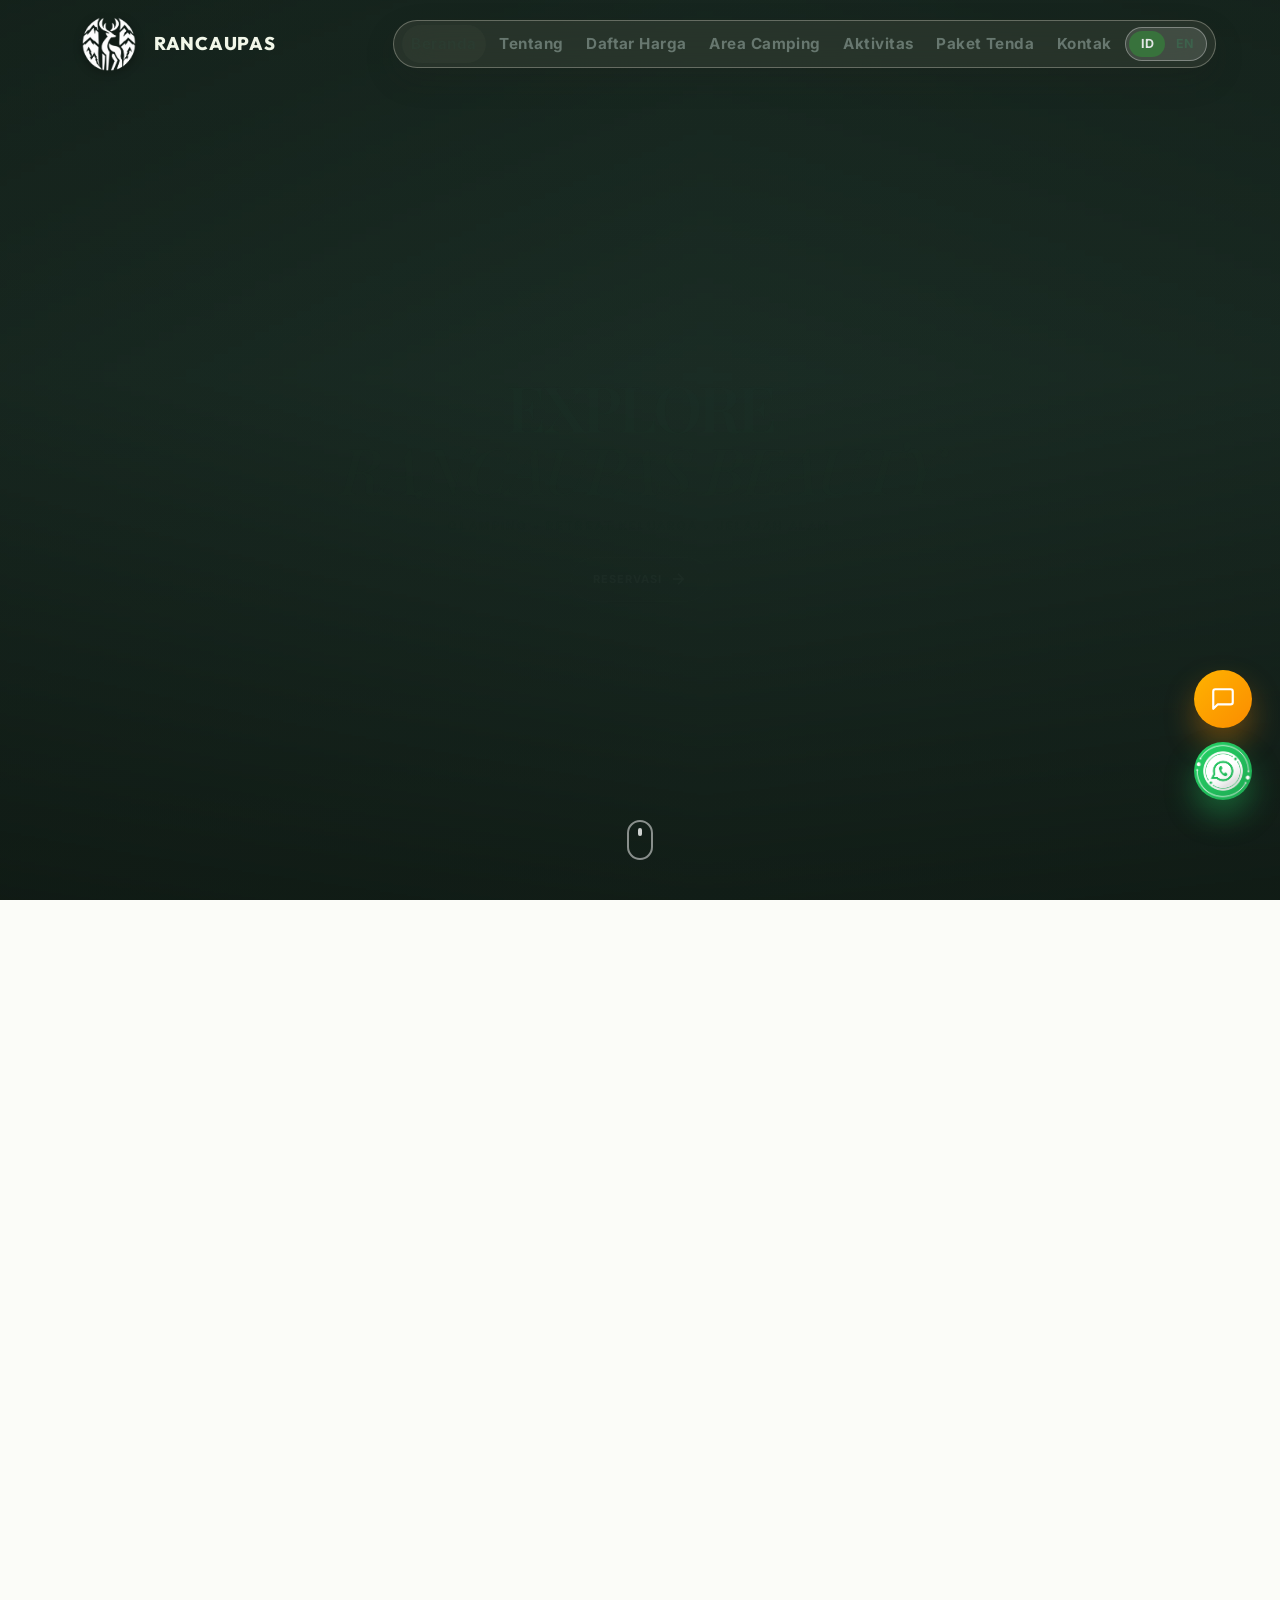
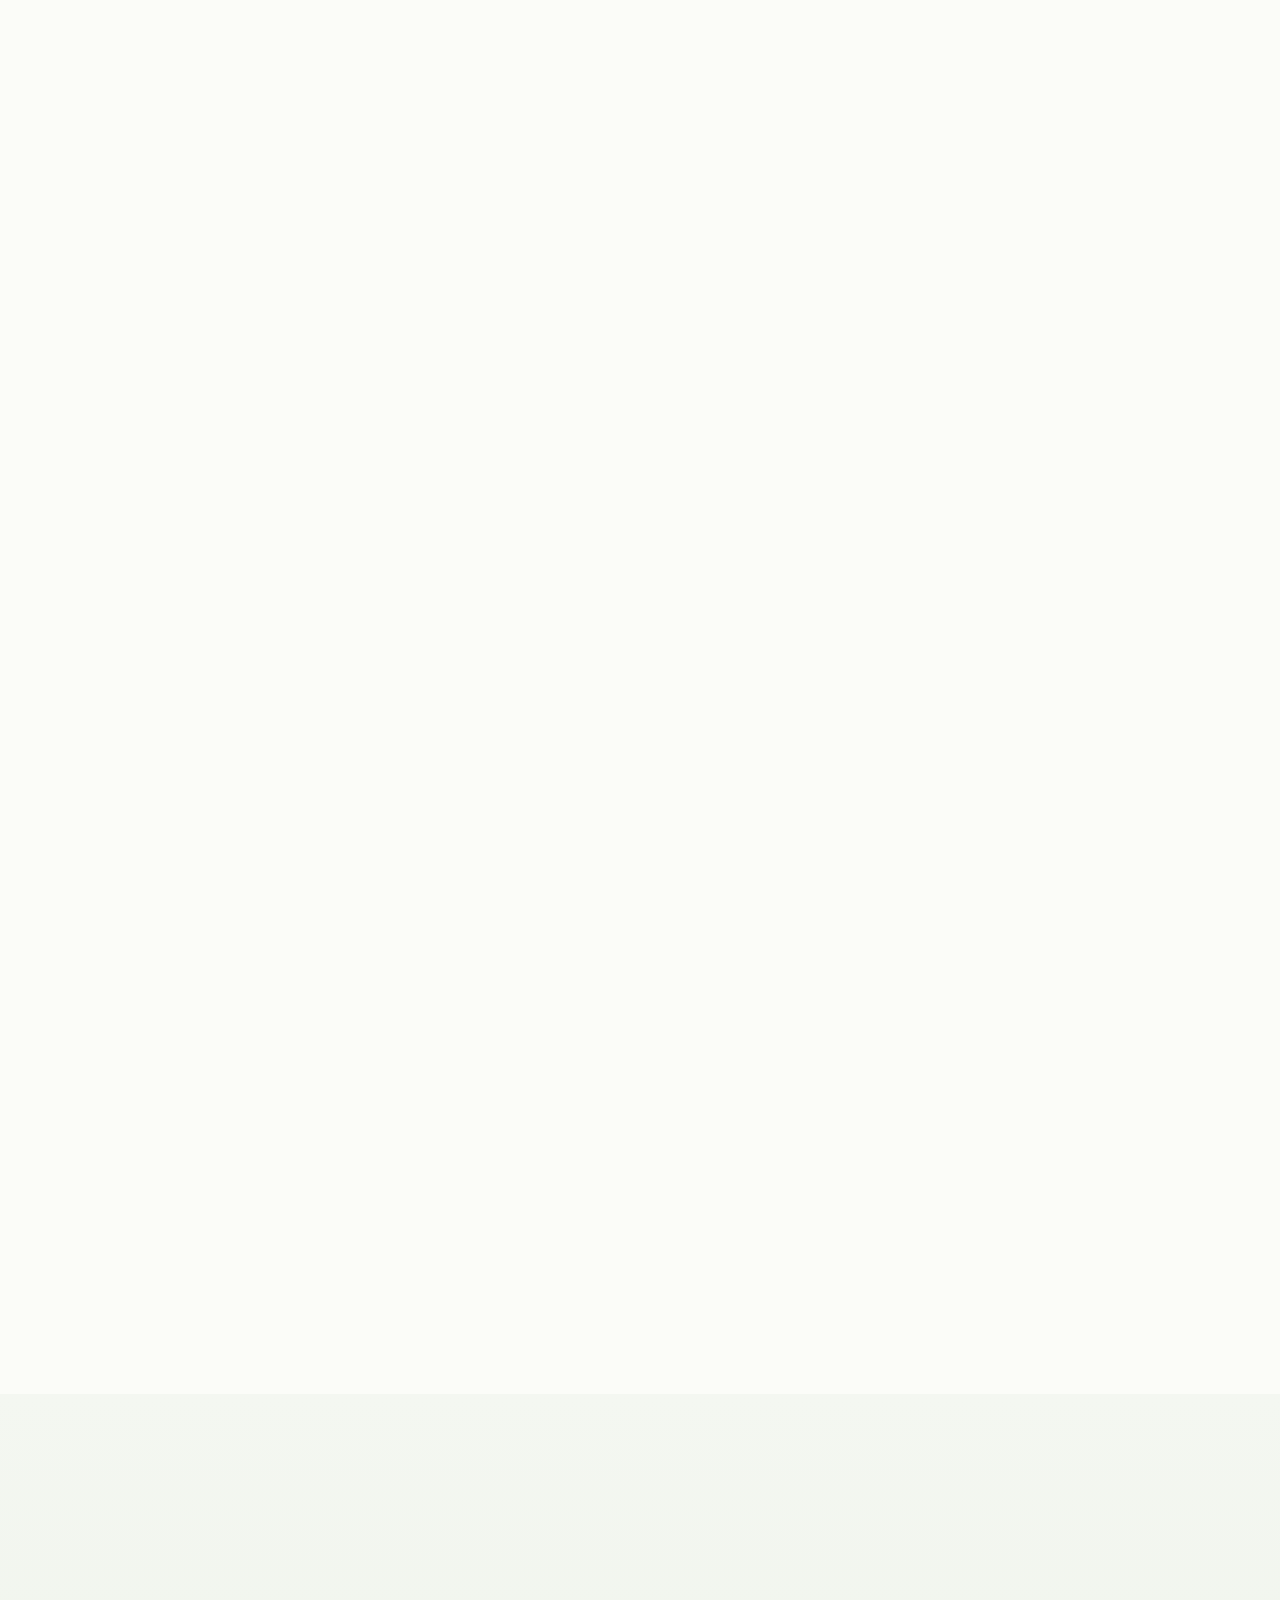
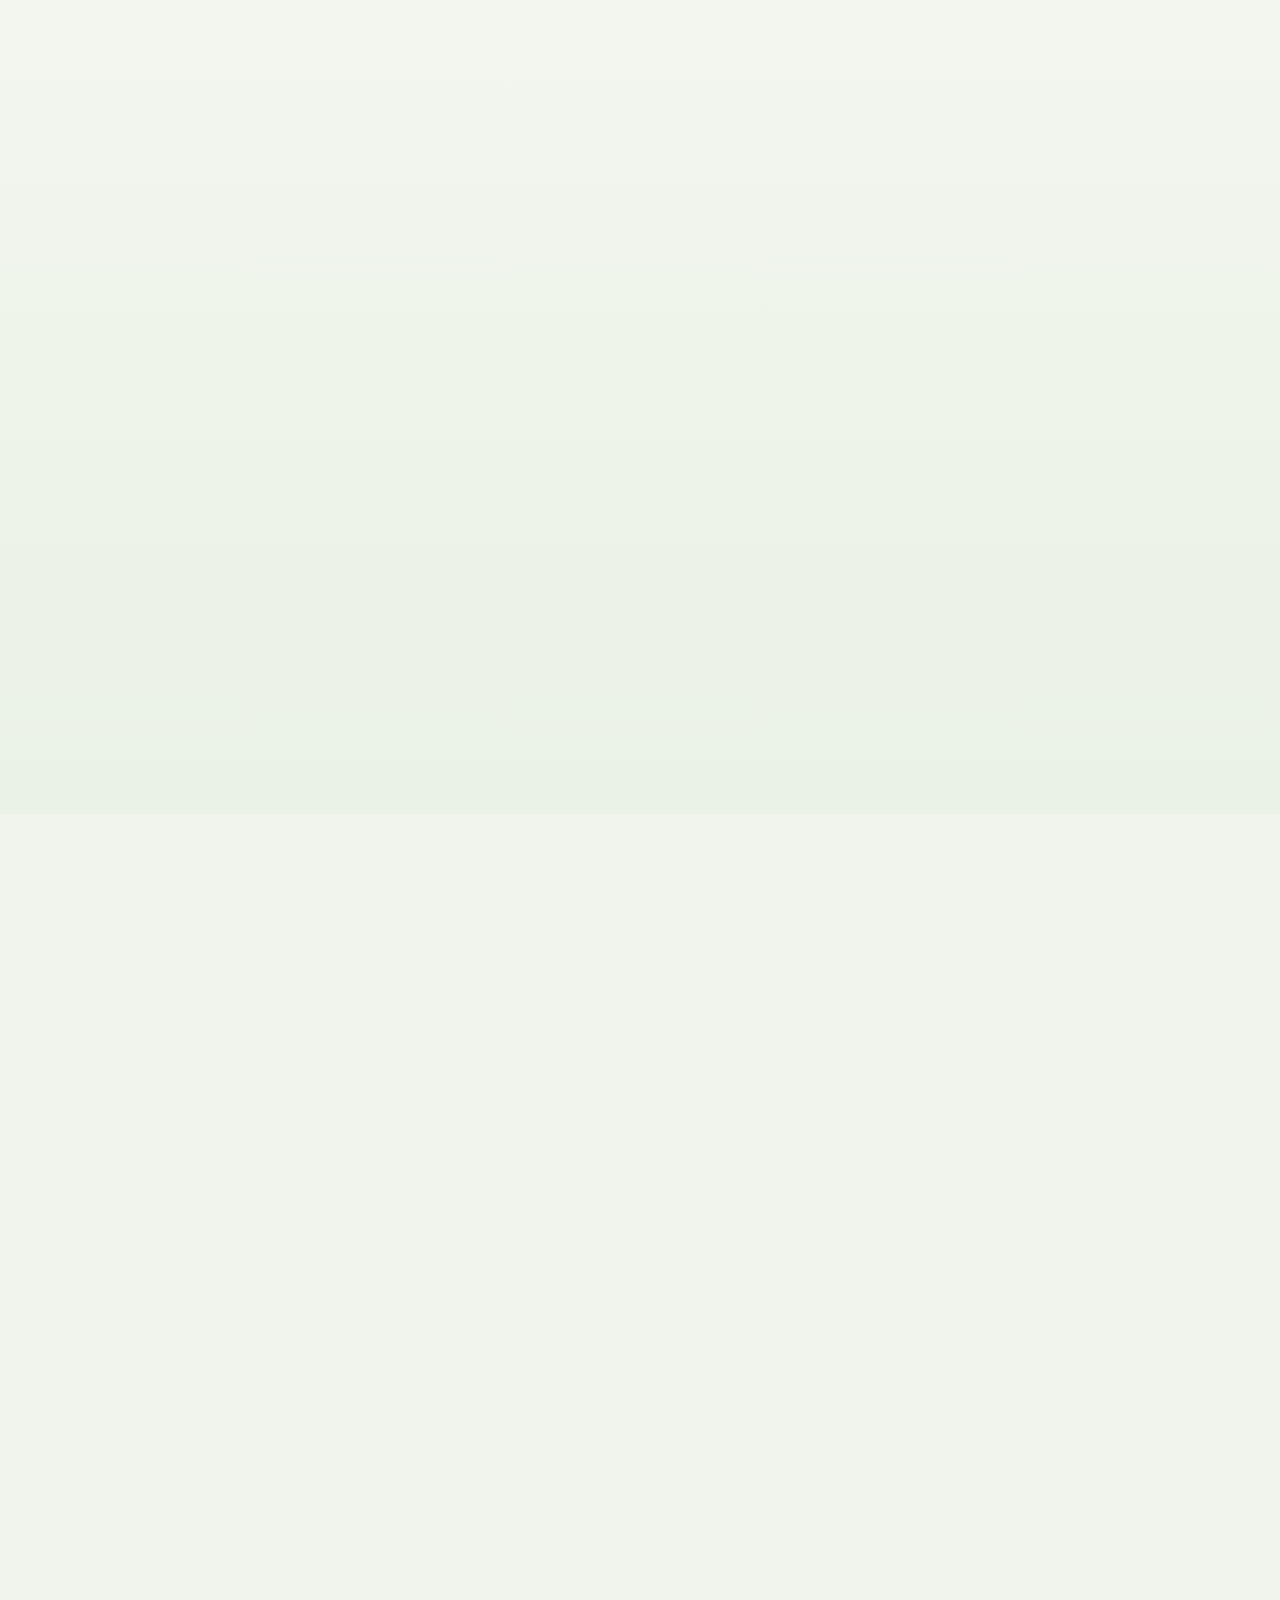
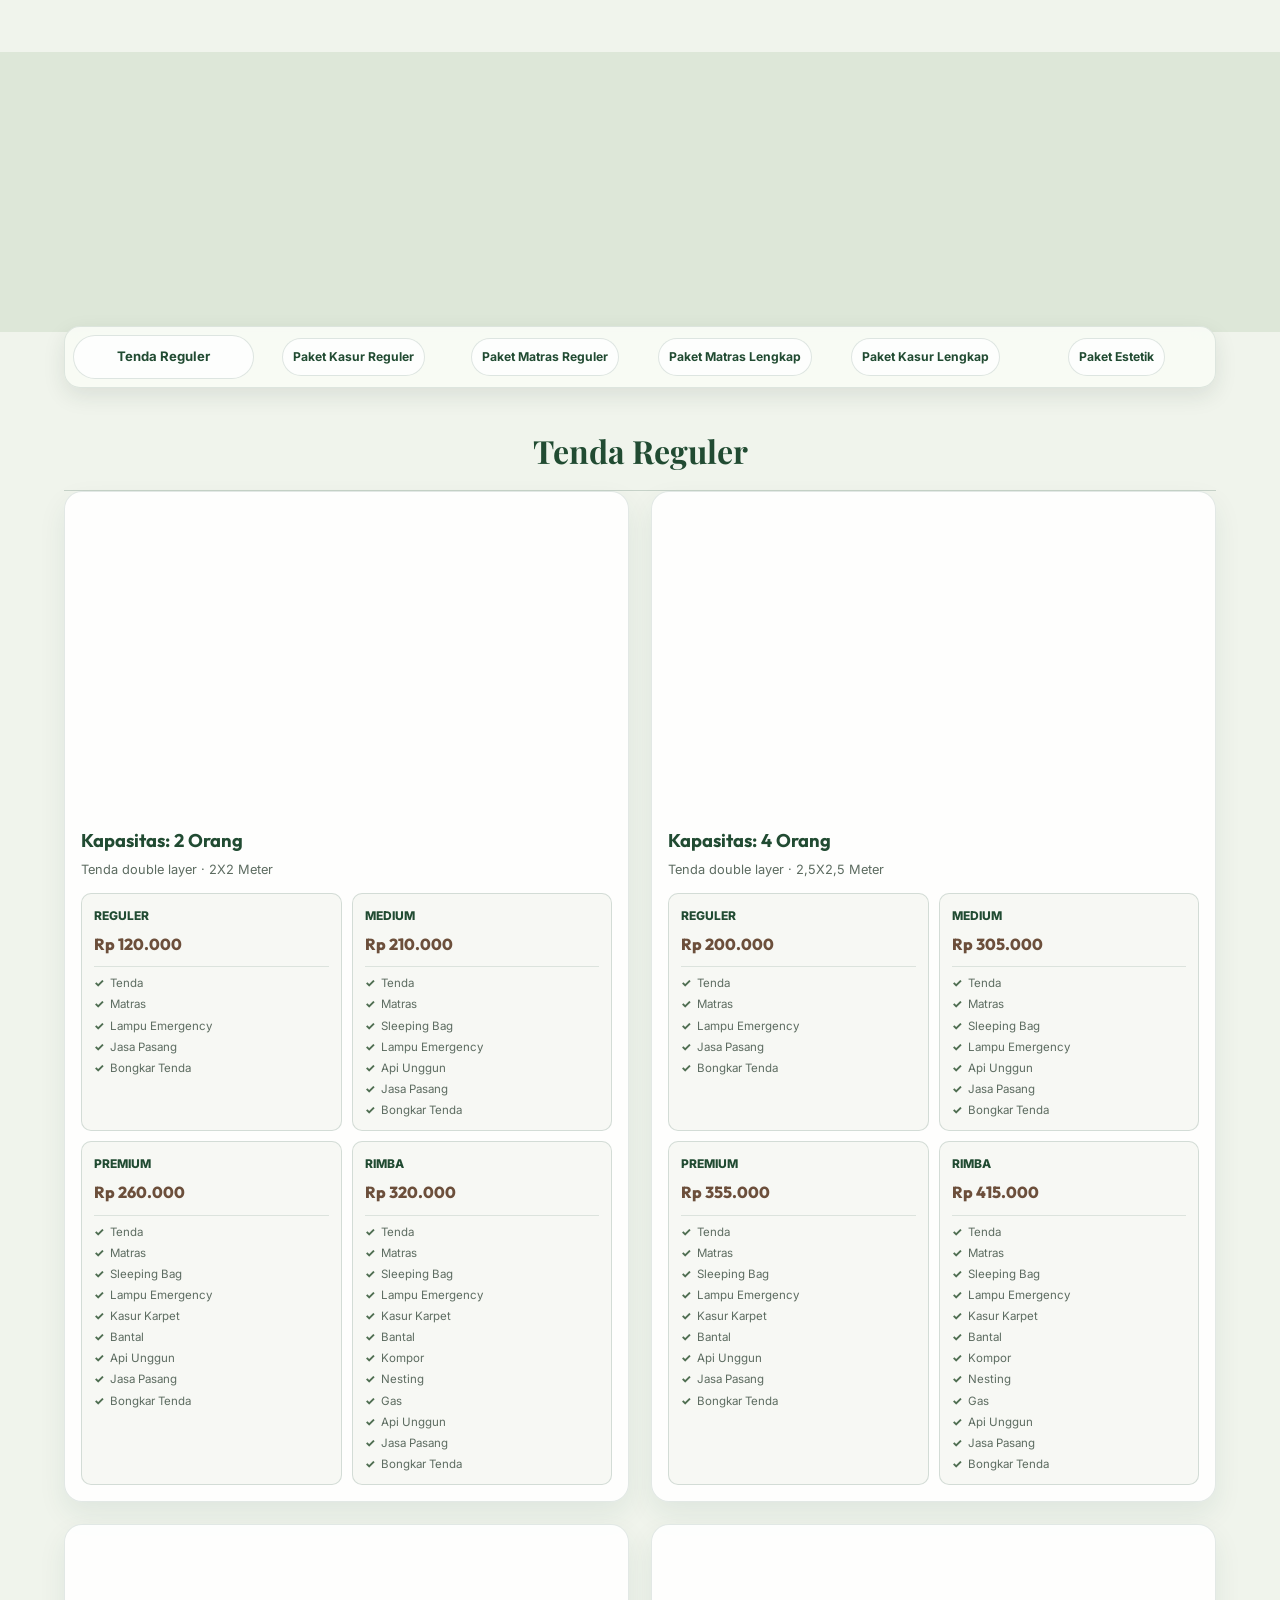
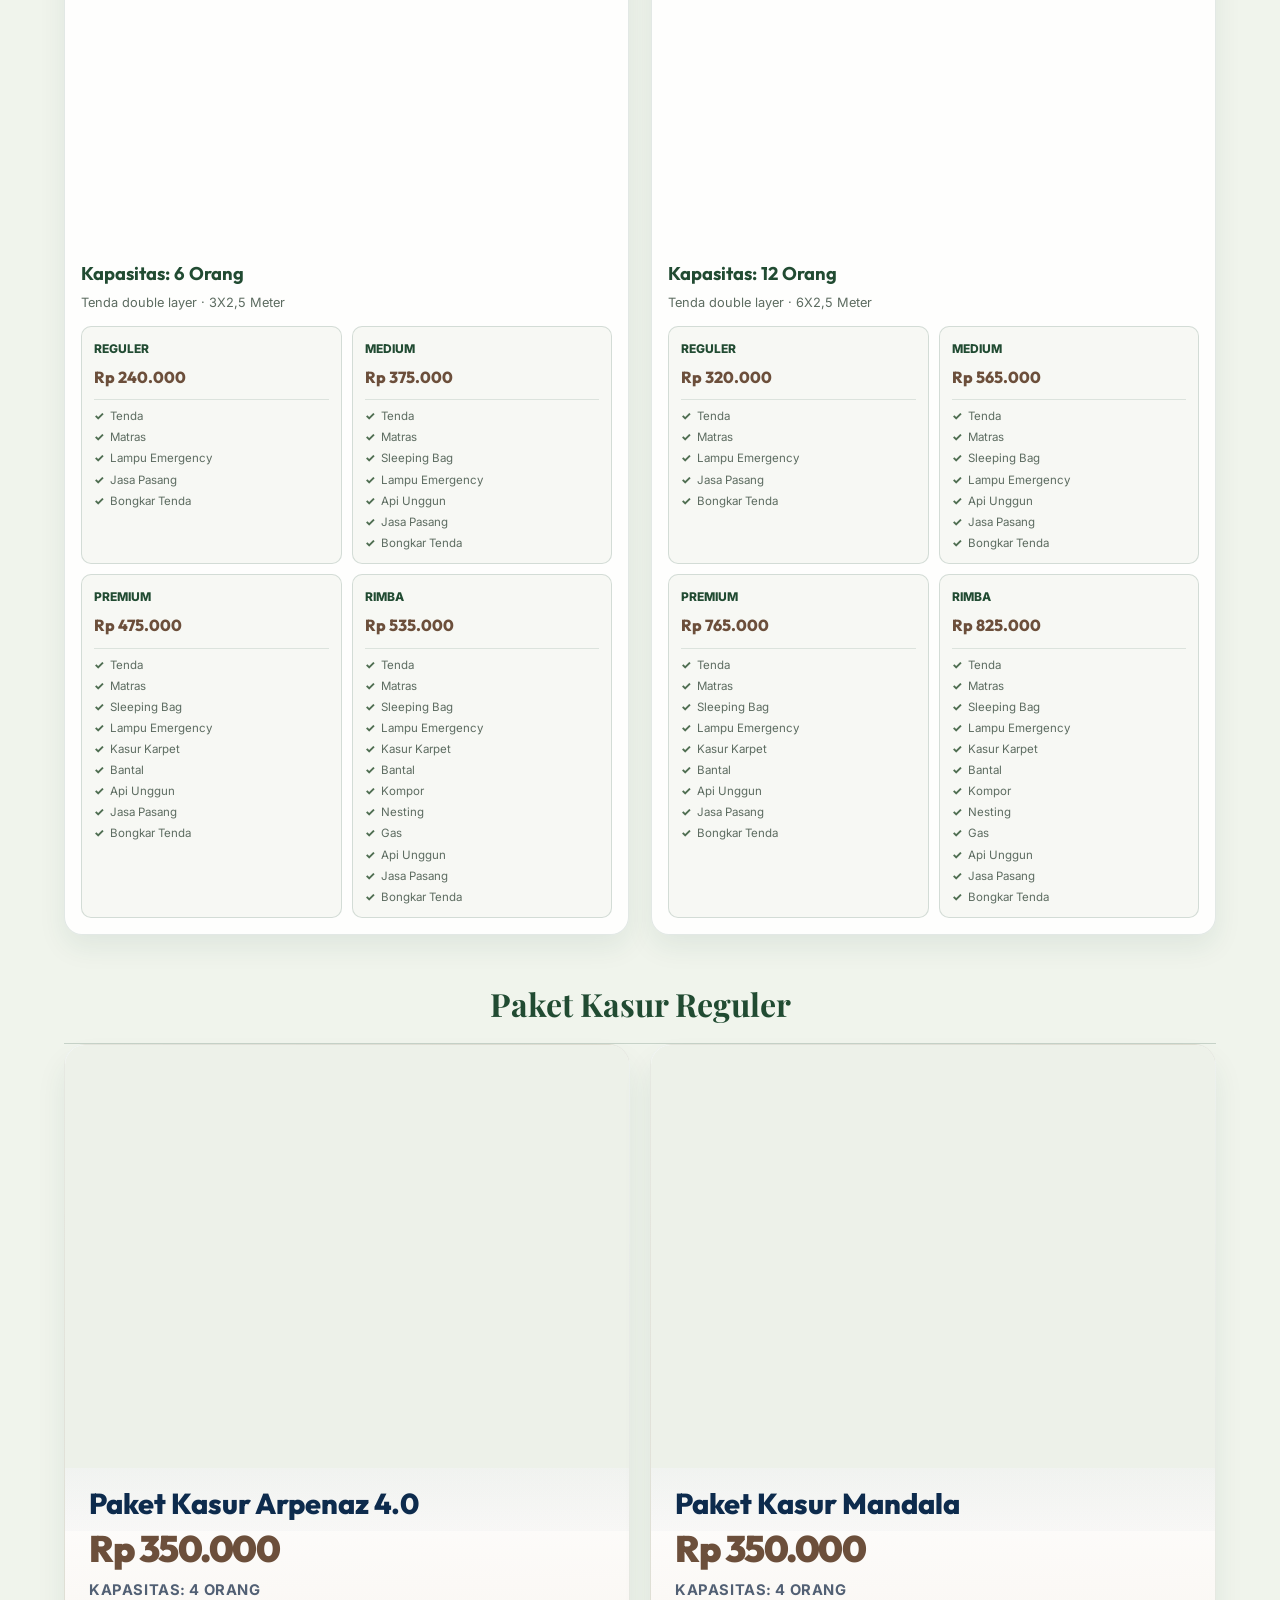
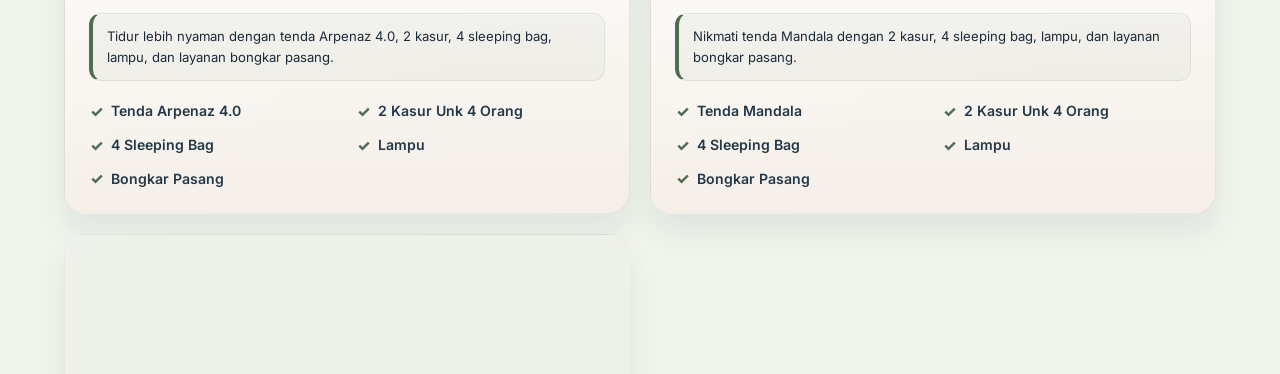
==== commit 5c554d53: "auto: 2026-10-15 12.48.01" ====
--- a/index.html
+++ b/index.html
@@ -5,12 +5,6 @@
     <meta name="viewport" content="width=device-width, initial-scale=1.0">
     <meta http-equiv="refresh" content="0; url=RANCAUPAS%20BEAUTY/index.html">
     <title>Ranca Upas Beauty</title>
-    <script>
-        const destination = new URL('RANCAUPAS%20BEAUTY/index.html', window.location.href);
-        destination.search = window.location.search;
-        destination.hash = window.location.hash;
-        window.location.replace(destination.href);
-    </script>
 </head>
 <body>
     <p>Membuka Ranca Upas Beauty... <a href="RANCAUPAS%20BEAUTY/index.html">Buka situs</a></p>
